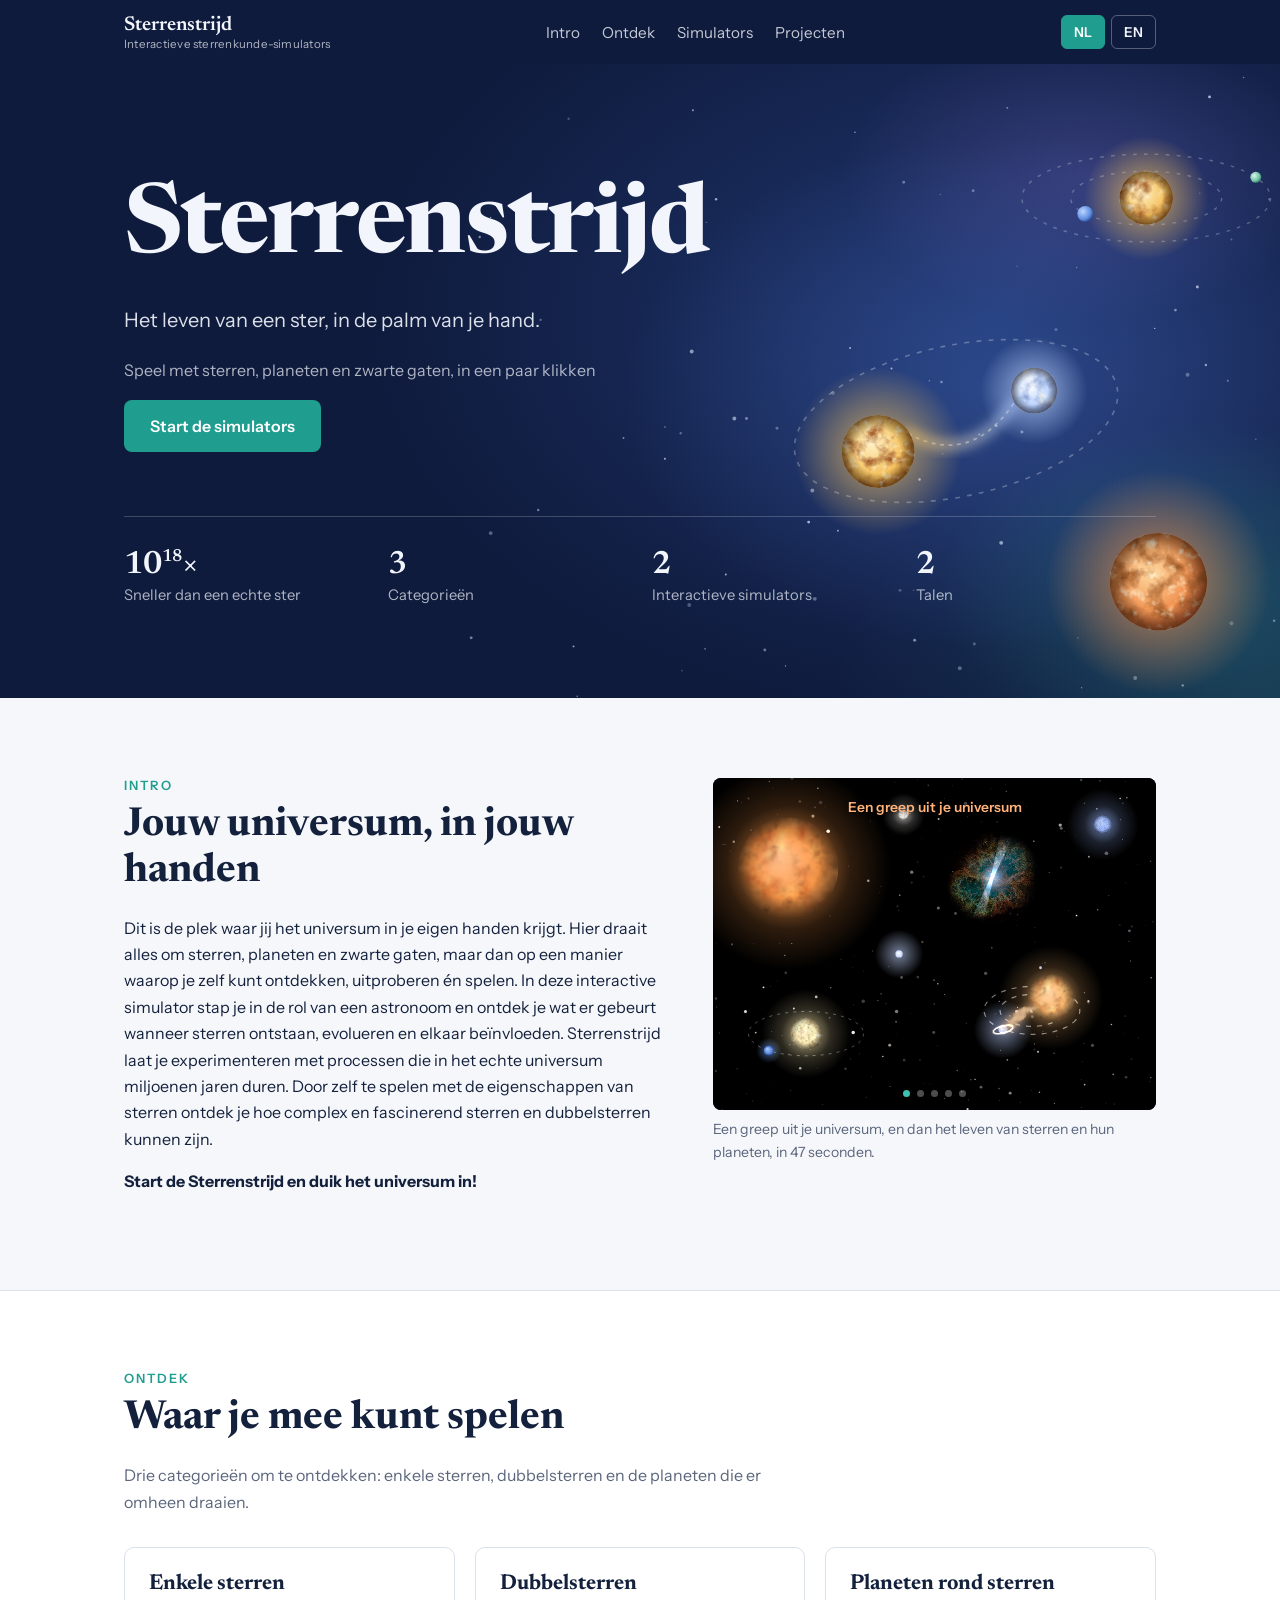
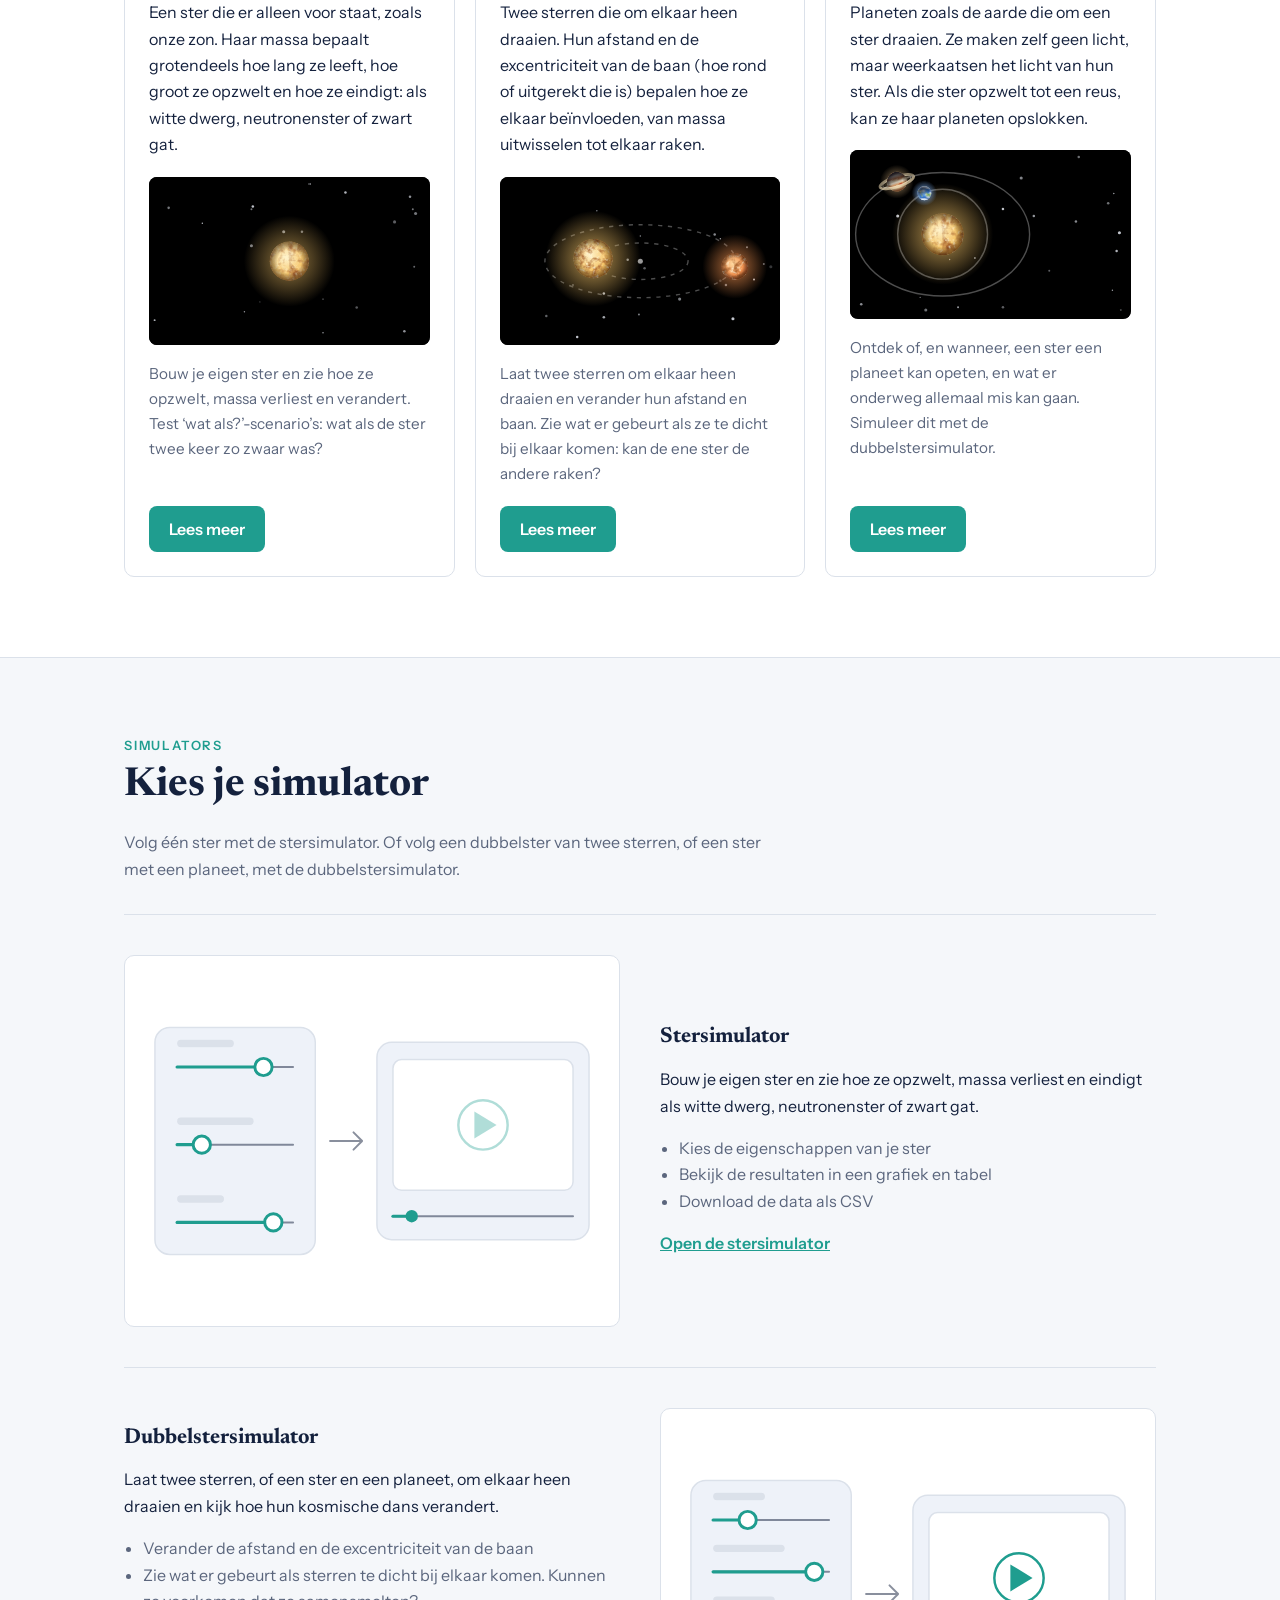
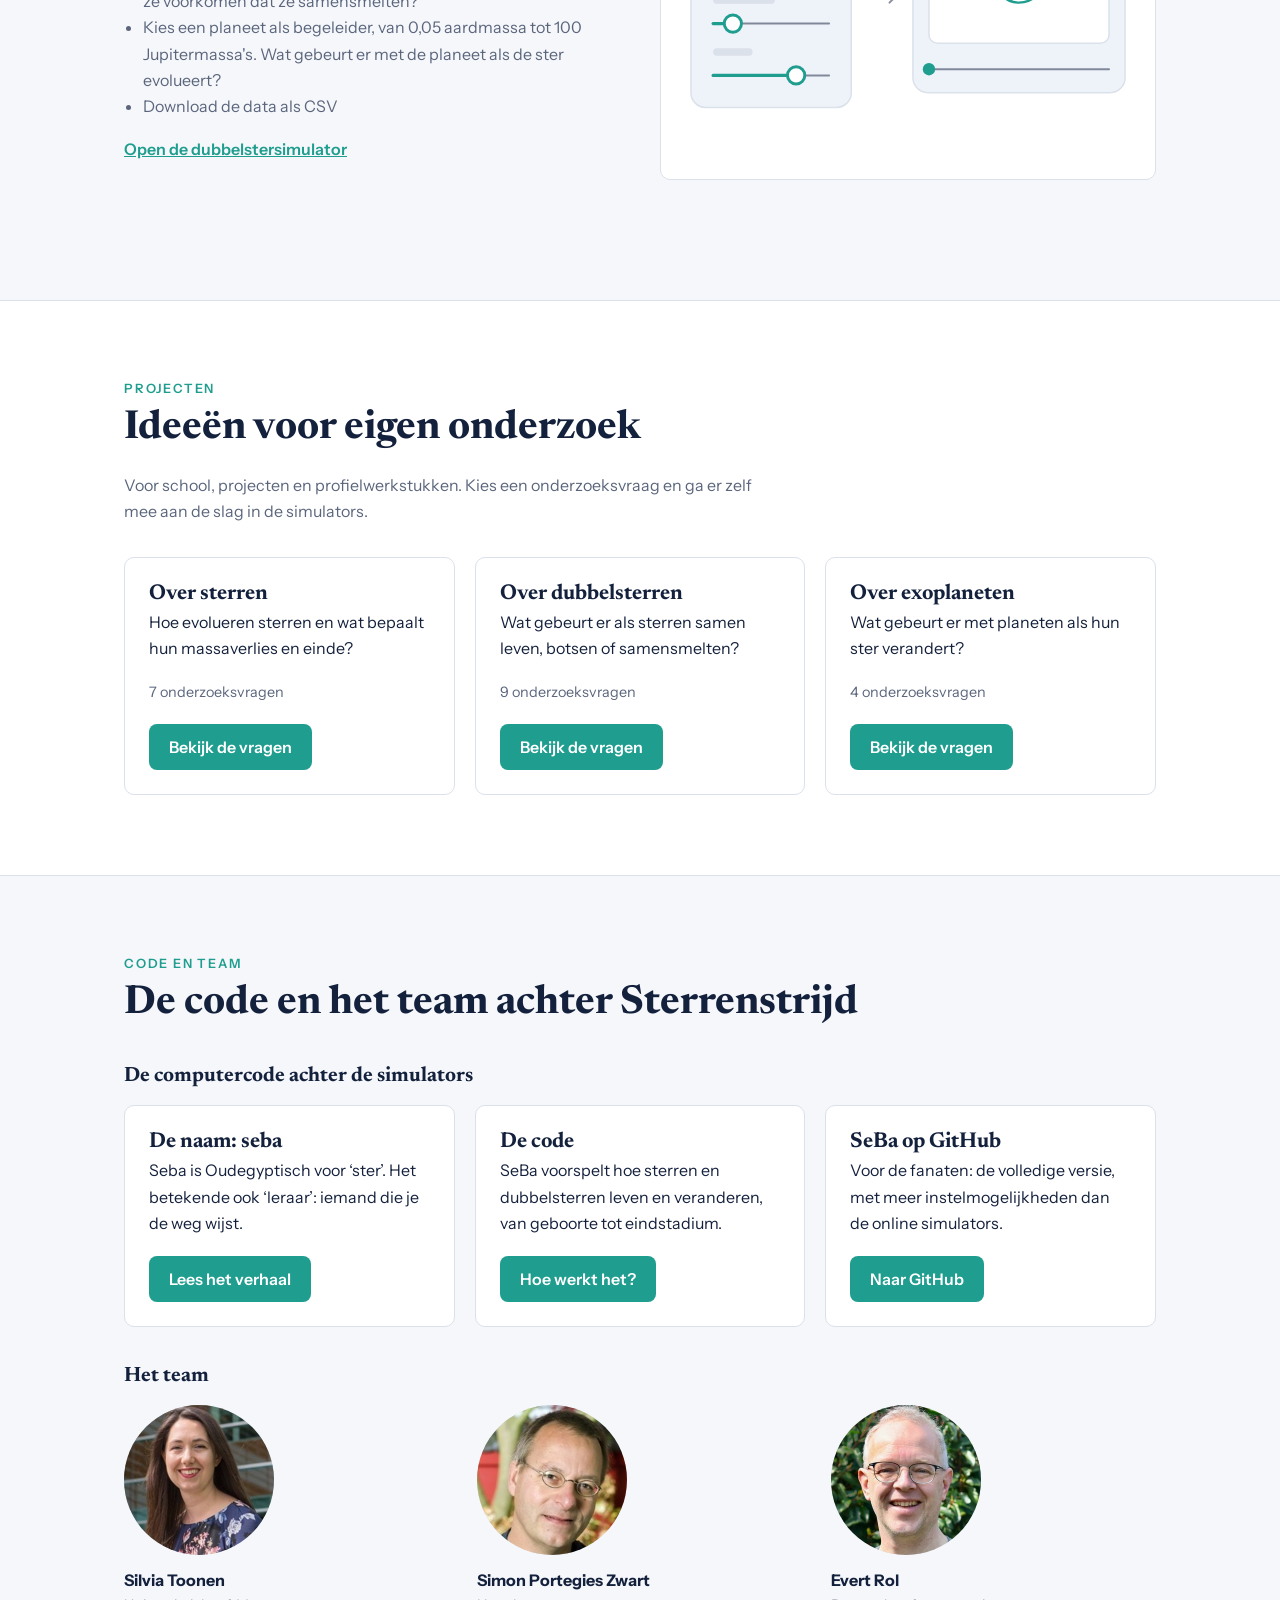
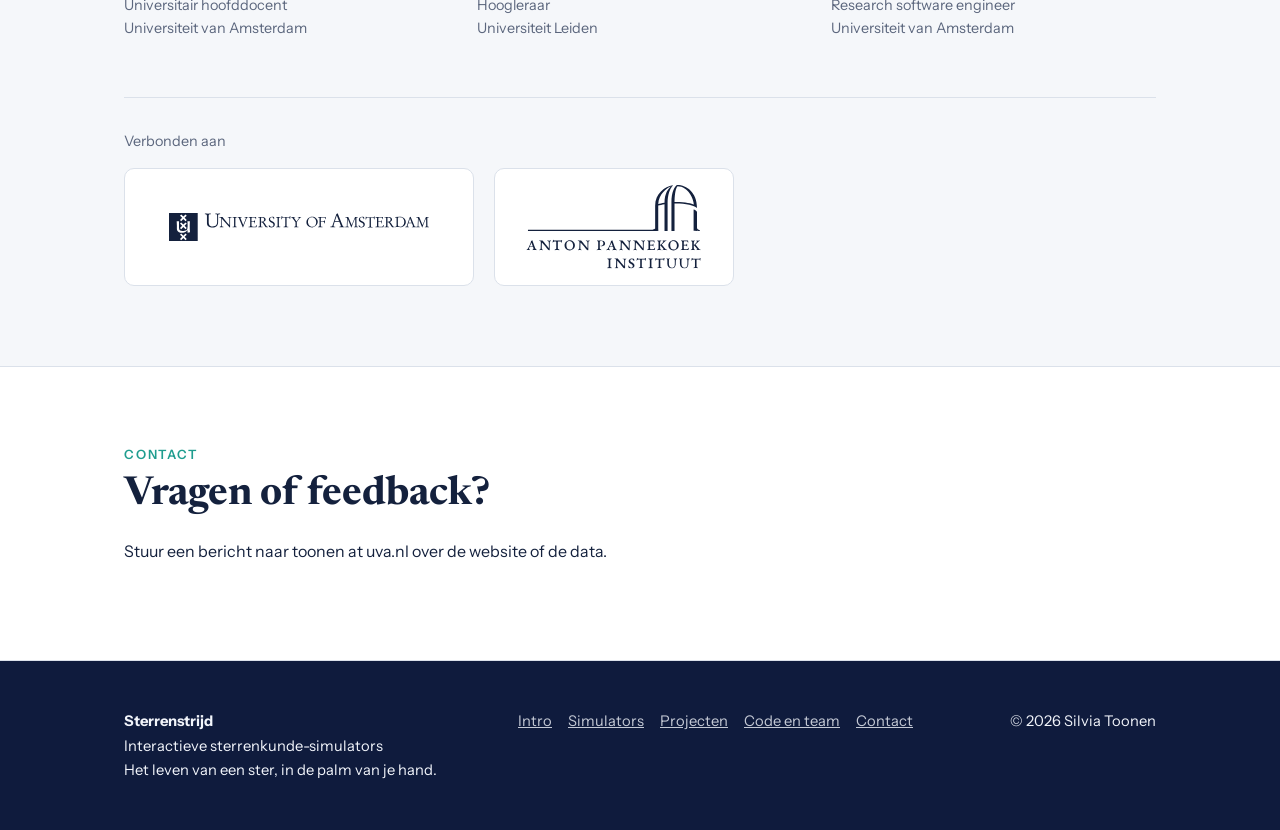
==== index.html @ c72e2670 "adding Evert to the team" ====
<!DOCTYPE html>
<html lang="nl">
<head>
<meta charset="utf-8">
<meta name="viewport" content="width=device-width, initial-scale=1, viewport-fit=cover">
<title>Sterrenstrijd</title>
    <link rel="icon" href="favicon-star.svg" type="image/svg+xml" />
    <link rel="icon" href="favicon-star.ico" sizes="any" />
    <link rel="apple-touch-icon" href="apple-touch-icon-star.png" />
<link href="https://fonts.googleapis.com/css2?family=Instrument+Sans:wght@400;500;600&family=Newsreader:opsz,wght@6..72,500;6..72,600&display=swap" rel="stylesheet">
<style>
:root{--bg:#f5f7fa;--surface:#fff;--ink:#14213d;--muted:#5b667d;--line:#dbe1ea;--hero:#0f1b3d;--hero-ink:#f2f5fb;--accent:#1f9d8f;--accent-ink:#fff;--edge:#2b4a9e;--frame:#0f1b3d;--band:#eef2f9;
--serif:'Newsreader',Georgia,serif;--sans:'Instrument Sans',system-ui,-apple-system,'Segoe UI',sans-serif;
box-sizing:border-box;padding-top:env(safe-area-inset-top,0px);padding-bottom:env(safe-area-inset-bottom,0px)}
@media (prefers-color-scheme:dark){:root:not([data-theme="light"]){--bg:#0c1224;--surface:#141c33;--ink:#e8ecf5;--muted:#9aa5bd;--line:#26314d;--hero:#070c1a;--accent:#3dc1b2;--accent-ink:#06201d;--edge:#5b7fd6;--frame:#5b7fd6;--band:#141c33}}
:root[data-theme="dark"]{--bg:#0c1224;--surface:#141c33;--ink:#e8ecf5;--muted:#9aa5bd;--line:#26314d;--hero:#070c1a;--accent:#3dc1b2;--accent-ink:#06201d;--edge:#5b7fd6;--frame:#5b7fd6;--band:#141c33}
*,*::before,*::after{box-sizing:border-box}
html{scroll-behavior:smooth;scroll-padding-top:calc(72px + env(safe-area-inset-top,0px))}
body{margin:0;background:var(--bg);color:var(--ink);font:400 1rem/1.65 var(--sans)}
a{color:var(--accent)}a:focus-visible,button:focus-visible{outline:3px solid var(--accent);outline-offset:3px}
.wrap{max-width:1080px;margin:0 auto;padding:0 24px}
h1,h2,h3{font-family:var(--serif);line-height:1.15;margin:0 0 .5em}
h2{font-size:clamp(1.8rem,4vw,2.5rem)}h3{font-size:1.35rem}
p{max-width:68ch}
section{padding:80px 0}
.sub{color:var(--muted);max-width:60ch;margin-bottom:2rem}
/* nav */
nav{position:sticky;top:env(safe-area-inset-top,0px);z-index:10;background:var(--hero);color:var(--hero-ink)}
nav .wrap{display:flex;align-items:center;justify-content:space-between;height:64px;gap:16px}
nav .brand{font:600 1.25rem var(--serif);color:inherit;text-decoration:none}
nav ul{display:flex;gap:22px;list-style:none;margin:0;padding:0;overflow-x:auto}
nav li a{color:var(--hero-ink);opacity:.8;text-decoration:none;font-size:.95rem;white-space:nowrap}
nav li a:hover{opacity:1}
/* hero */
.hero{background:var(--hero);color:var(--hero-ink);padding:110px 0 90px}
.hero{position:relative;overflow:hidden;background:radial-gradient(ellipse 70% 90% at 78% 40%,rgba(58,96,190,.38),transparent 70%),radial-gradient(ellipse 50% 60% at 100% 100%,rgba(61,193,178,.16),transparent 70%),var(--hero)}
.hero>.wrap{position:relative;z-index:1}
.hero-art{position:absolute;top:0;right:0;height:100%;width:min(64%,960px);pointer-events:none}
@media (max-width:820px){.hero-art{width:100%;opacity:.45}}
.hero h1{font-size:clamp(3rem,9vw,6rem);margin-bottom:.15em;letter-spacing:-.02em}
.hero .tag{font-size:1.15rem;opacity:.75;margin:0 0 .6rem}
.hero p.sub2{opacity:.7;max-width:48ch;margin:.2rem 0 0}
.hero p.lead{font-size:1.25rem;max-width:42ch;opacity:.9}
.btn{display:inline-block;background:var(--accent);color:var(--accent-ink);padding:13px 26px;border-radius:8px;font-weight:600;text-decoration:none;margin-top:1rem}
.btn:hover{filter:brightness(1.08)}
/* stats */
.stats{display:grid;grid-template-columns:repeat(auto-fit,minmax(150px,1fr));gap:24px;margin-top:64px;padding-top:32px;border-top:1px solid rgba(255,255,255,.2)}
.stats b{display:block;font:600 2rem var(--serif)}.stats span{opacity:.7;font-size:.92rem}
/* about */
.about{display:grid;grid-template-columns:1.1fr .9fr;gap:48px;align-items:start}
.fig{aspect-ratio:4/3;border:1px dashed var(--line);border-radius:10px;background:var(--surface);display:grid;place-items:center;color:var(--muted);font-size:.9rem;text-align:center;padding:16px}
.fig.art{display:block;padding:0;border-style:solid;overflow:hidden}
/* the drawings next to the simulators: the sliders, and the movie that comes out of them */
.tool-art{display:block;width:100%;height:100%}
.tool-art .ta-panel{fill:var(--band);stroke:var(--line);stroke-width:1.2}
.tool-art .ta-screen{fill:var(--surface);stroke:var(--line);stroke-width:1.2}
.tool-art .ta-ln{fill:none;stroke:var(--ink);stroke-opacity:.5;stroke-width:1.6;stroke-linecap:round;stroke-linejoin:round}
.tool-art .ta-faint{fill:none;stroke:var(--line);stroke-width:1}
.tool-art .ta-acc{fill:none;stroke:var(--accent);stroke-width:2.6;stroke-linecap:round;stroke-linejoin:round}
.tool-art .ta-acc2{fill:none;stroke:#e0803c;stroke-width:2.2;stroke-linecap:round;stroke-linejoin:round}
.tool-art .ta-knob{fill:var(--surface);stroke:var(--accent);stroke-width:2.4}
.tool-art .ta-fill{fill:var(--accent)}
.tool-art .ta-bar{fill:var(--line)}
.tool-art .ta-play{fill:none;stroke:var(--accent);stroke-width:2}
.tool-art .ta-tri{fill:var(--accent)}
.about ul{padding-left:1.2rem;max-width:68ch}.about li{margin:.6em 0}
.cat{display:flex;flex-direction:column}.cat p{margin:0 0 1.2rem}
.pic{margin-top:auto;aspect-ratio:5/3;border-radius:8px;overflow:hidden;background:var(--hero)}.pic.big{aspect-ratio:4/3;margin-top:0}
.pic svg{display:block;width:100%;height:100%}
.pic.movie{background:#000}
.cat .pic.movie{margin:0}
.count{color:var(--muted);font-size:.9rem}
.cat .open{align-self:flex-start;margin-top:auto;font:inherit;font-weight:600;padding:10px 20px;border:0;border-radius:8px;cursor:pointer;background:var(--accent);color:var(--accent-ink)}
.cat .open:hover{filter:brightness(1.08)}
dialog{width:min(92vw,720px);max-height:85vh;overflow:auto;padding:28px;border:2px solid var(--edge);border-radius:12px;background:var(--surface);color:var(--ink);box-shadow:0 24px 60px rgba(7,12,26,.35)}
dialog::backdrop{background:rgba(7,12,26,.65)}
dialog .x{position:sticky;top:0;float:right;font-size:1.6rem;line-height:1;width:40px;height:40px;border-radius:50%;border:1px solid var(--line);background:var(--bg);color:var(--ink);cursor:pointer}
dialog details{border-top:1px solid var(--line);padding:12px 0}
dialog summary{cursor:pointer;font:600 1.1rem var(--serif)}
dialog details p{margin:.6em 0 0;color:var(--muted)}
dialog .more{margin-top:1.2rem}
.stats b sup{font-size:.55em;line-height:0}
.partners{margin-top:56px;padding-top:32px;border-top:1px solid var(--line)}
.plabel{color:var(--muted);font-size:.9rem;margin:0 0 14px}
.plogos{display:flex;flex-wrap:wrap;gap:20px}
.partner{display:flex;align-items:center;justify-content:center;min-width:240px;min-height:96px;padding:16px 24px;border:1px dashed var(--line);border-radius:10px;background:var(--surface);color:var(--ink);text-decoration:none;font:600 1.1rem var(--serif);text-align:center}
.partner:hover{border-color:var(--accent)}
.partner img{max-height:64px;max-width:100%}
.vtag{margin-left:10px;padding:2px 9px;border:1px solid var(--accent);border-radius:999px;font-size:.7rem;letter-spacing:.08em;vertical-align:1px}
.brand{display:flex;flex-direction:column}
nav .brand{line-height:1.15}
.brand-sub{font:400 .72rem var(--sans);letter-spacing:.02em;opacity:.7}
.kicker{margin:0 0 10px;font:600 .8rem var(--sans);letter-spacing:.14em;text-transform:uppercase;color:var(--accent)}
.cat .do{margin:1rem 0 1.2rem;font-size:.95rem;color:var(--muted)}
.partner.logo{border-style:solid}
.partner.api svg{width:auto;height:84px}
.partner svg{display:block;width:min(260px,100%);height:auto;fill:currentColor}
.sh{margin:2.4rem 0 1rem;font-size:1.3rem}
a.open{display:inline-block;text-decoration:none}
.cat a.open{align-self:flex-start;margin-top:auto;font-weight:600;padding:10px 20px;border-radius:8px;background:var(--accent);color:var(--accent-ink)}
.cat a.open:hover{filter:brightness(1.08)}
dialog details ~ .txt{border-top:1px solid var(--line);margin-top:0;padding-top:6px}
dialog.night{background:#0f1b3d;color:#f2f5fb;border:5px solid var(--edge);outline:1.5px solid #3dc1b2;outline-offset:-8px}
dialog.night a{color:#3dc1b2}
dialog.night details{border-top-color:#34436b}
dialog.night details p{color:#aeb9d6}
dialog.night details ~ .txt{border-top-color:#34436b}
dialog.night .x{background:transparent;color:#f2f5fb;border-color:#34436b}
dialog.band{padding:0 0 22px;background:var(--band);border:3px solid var(--frame)}
dialog.band h3[data-l]{margin:0 0 18px;padding:18px 64px 14px 28px;background:var(--hero);color:#f2f5fb;border-bottom:4px solid var(--accent)}
dialog.band > :not(h3):not(.x){margin-left:28px;margin-right:28px}
dialog.band .x{width:34px;height:34px;margin:12px 14px 0 0;z-index:2;font-size:1.3rem;background:var(--hero);color:#f2f5fb;border-color:rgba(255,255,255,.4)}
dialog .txt p{margin:.9em 0;max-width:none}
.person .ph{overflow:hidden}.person .ph img{display:block;width:100%;height:100%;object-fit:cover;object-position:50% 20%}
figcaption{color:var(--muted);font-size:.88rem;margin-top:8px}
figure{margin:0}
/* cards */
.grid{display:grid;grid-template-columns:repeat(auto-fit,minmax(230px,1fr));gap:20px}
.card{background:var(--surface);border:1px solid var(--line);border-radius:10px;padding:24px}
.card h3{margin-bottom:.1em}.card .k{color:var(--muted);font-size:.9rem;margin-bottom:1rem}
dl{margin:0;display:grid;grid-template-columns:auto 1fr;gap:6px 14px;font-size:.93rem}
dt{color:var(--muted)}dd{margin:0;text-align:right}
/* tools */
.tool{display:grid;grid-template-columns:1fr 1fr;gap:40px;align-items:center;padding:40px 0;border-top:1px solid var(--line)}
.tool:nth-of-type(even) .fig{order:2}
.tool ul{padding-left:1.2rem;color:var(--muted)}
.tool a.go{font-weight:600}
/* team */
.team{display:grid;grid-template-columns:repeat(auto-fit,minmax(160px,1fr));gap:28px}
.person .ph{aspect-ratio:1;border-radius:50%;background:var(--line);margin-bottom:12px;display:grid;place-items:center;color:var(--muted);font-size:.8rem;max-width:150px}
.person b{display:block}.person span{color:var(--muted);font-size:.9rem;display:block}
.alt{background:var(--surface);border-block:1px solid var(--line)}
footer{background:var(--hero);color:var(--hero-ink);padding:48px 0;font-size:.92rem}
footer .wrap{display:flex;flex-wrap:wrap;justify-content:space-between;gap:20px}
footer a{color:var(--hero-ink);opacity:.8;margin-right:16px}
@media (max-width:760px){section{padding:56px 0}.about,.tool{grid-template-columns:1fr}.tool:nth-of-type(even) .fig{order:0}nav .brand{font-size:1.1rem}}
@media (prefers-reduced-motion:reduce){html{scroll-behavior:auto}}
</style>
</head>
<body>

<nav>
  <div class="wrap">
    <a class="brand" href="#top"><span class="brand-name"><span data-l="nl">Sterrenstrijd</span><span data-l="en" hidden>Star Workshop</span></span><span class="brand-sub"><span data-l="nl">Interactieve sterrenkunde-simulators</span><span data-l="en" hidden>Interactive astronomy simulators</span></span></a>
    <ul>
      <li><a href="#about"><span data-l="nl">Intro</span><span data-l="en" hidden>About</span></a></li>
      <li><a href="#overview"><span data-l="nl">Ontdek</span><span data-l="en" hidden>Explore</span></a></li>
      <li><a href="#tools"><span data-l="nl">Simulators</span><span data-l="en" hidden>Tools</span></a></li>
      <li><a href="#projects"><span data-l="nl">Projecten</span><span data-l="en" hidden>Projects</span></a></li>
    </ul>
    <div class="lang" role="group" aria-label="Language">
      <button type="button" data-lang="nl" aria-pressed="true">NL</button>
      <button type="button" data-lang="en" aria-pressed="false">EN</button>
    </div>
  </div>
</nav>

<header class="hero" id="top">
  <svg class="hero-art" id="hero-art" viewBox="0 0 800 520" preserveAspectRatio="xMaxYMid slice" aria-hidden="true" focusable="false">
  <defs>
    <radialGradient id="ha-neb1" cx="50%" cy="50%" r="50%"><stop offset="0" stop-color="#4f7bd8" stop-opacity=".30"/><stop offset="1" stop-color="#4f7bd8" stop-opacity="0"/></radialGradient>
    <radialGradient id="ha-neb2" cx="50%" cy="50%" r="50%"><stop offset="0" stop-color="#3dc1b2" stop-opacity=".20"/><stop offset="1" stop-color="#3dc1b2" stop-opacity="0"/></radialGradient>
    <radialGradient id="ha-neb3" cx="50%" cy="50%" r="50%"><stop offset="0" stop-color="#b48cff" stop-opacity=".18"/><stop offset="1" stop-color="#b48cff" stop-opacity="0"/></radialGradient>
    <radialGradient id="ha-y" cx="42%" cy="40%" r="70%"><stop offset="0" stop-color="#fff0c4"/><stop offset=".6" stop-color="#f5c260"/><stop offset="1" stop-color="#d98a2c"/></radialGradient><radialGradient id="ha-y-halo" cx="50%" cy="50%" r="50%"><stop offset=".42" stop-color="#f5c260" stop-opacity=".45"/><stop offset="1" stop-color="#f5c260" stop-opacity="0"/></radialGradient>
    <radialGradient id="ha-o" cx="42%" cy="40%" r="70%"><stop offset="0" stop-color="#ffd9a0"/><stop offset=".6" stop-color="#f0914f"/><stop offset="1" stop-color="#b8502a"/></radialGradient><radialGradient id="ha-o-halo" cx="50%" cy="50%" r="50%"><stop offset=".42" stop-color="#f0914f" stop-opacity=".45"/><stop offset="1" stop-color="#f0914f" stop-opacity="0"/></radialGradient>
    <radialGradient id="ha-b" cx="42%" cy="40%" r="70%"><stop offset="0" stop-color="#ffffff"/><stop offset=".6" stop-color="#bcd4ff"/><stop offset="1" stop-color="#7fa3ee"/></radialGradient><radialGradient id="ha-b-halo" cx="50%" cy="50%" r="50%"><stop offset=".42" stop-color="#bcd4ff" stop-opacity=".45"/><stop offset="1" stop-color="#bcd4ff" stop-opacity="0"/></radialGradient>
    <radialGradient id="ha-limb" cx="50%" cy="50%" r="50%"><stop offset=".6" stop-color="#000" stop-opacity="0"/><stop offset="1" stop-color="#1a0a00" stop-opacity=".55"/></radialGradient>
    <radialGradient id="ha-pl" cx="35%" cy="35%" r="70%"><stop offset="0" stop-color="#bcd6ff"/><stop offset=".7" stop-color="#5f8fe0"/><stop offset="1" stop-color="#2a4a96"/></radialGradient>
    <radialGradient id="ha-pl2" cx="35%" cy="35%" r="70%"><stop offset="0" stop-color="#d9f5e8"/><stop offset=".7" stop-color="#6fc0a4"/><stop offset="1" stop-color="#2f7a68"/></radialGradient>
    <linearGradient id="ha-gas" x1="0" x2="1"><stop offset="0" stop-color="#f6c66a" stop-opacity=".6"/><stop offset="1" stop-color="#a9c7ff" stop-opacity=".6"/></linearGradient>
    <filter id="ha-blur" x="-30%" y="-30%" width="160%" height="160%"><feGaussianBlur stdDeviation="5"/></filter>
    <filter id="ha-dark0" x="0" y="0" width="100%" height="100%"><feTurbulence type="fractalNoise" baseFrequency="0.045" numOctaves="4" seed="3"/><feColorMatrix type="matrix" values="0 0 0 0 .35  0 0 0 0 .10  0 0 0 0 .02  2.4 0 0 0 -1.05"/></filter>
    <filter id="ha-light0" x="0" y="0" width="100%" height="100%"><feTurbulence type="fractalNoise" baseFrequency="0.085" numOctaves="3" seed="9"/><feColorMatrix type="matrix" values="0 0 0 0 1  0 0 0 0 .95  0 0 0 0 .75  0 -2.2 0 0 1.0"/></filter><filter id="ha-dark1" x="0" y="0" width="100%" height="100%"><feTurbulence type="fractalNoise" baseFrequency="0.065" numOctaves="4" seed="8"/><feColorMatrix type="matrix" values="0 0 0 0 .35  0 0 0 0 .10  0 0 0 0 .02  2.4 0 0 0 -1.05"/></filter>
    <filter id="ha-light1" x="0" y="0" width="100%" height="100%"><feTurbulence type="fractalNoise" baseFrequency="0.123" numOctaves="3" seed="16"/><feColorMatrix type="matrix" values="0 0 0 0 1  0 0 0 0 .95  0 0 0 0 .75  0 -2.2 0 0 1.0"/></filter><filter id="ha-dark2" x="0" y="0" width="100%" height="100%"><feTurbulence type="fractalNoise" baseFrequency="0.085" numOctaves="4" seed="13"/><feColorMatrix type="matrix" values="0 0 0 0 .35  0 0 0 0 .10  0 0 0 0 .02  2.4 0 0 0 -1.05"/></filter>
    <filter id="ha-light2" x="0" y="0" width="100%" height="100%"><feTurbulence type="fractalNoise" baseFrequency="0.161" numOctaves="3" seed="23"/><feColorMatrix type="matrix" values="0 0 0 0 1  0 0 0 0 .95  0 0 0 0 .75  0 -2.2 0 0 1.0"/></filter>
    <filter id="ha-darkB" x="0" y="0" width="100%" height="100%"><feTurbulence type="fractalNoise" baseFrequency="0.09" numOctaves="4" seed="8"/><feColorMatrix type="matrix" values="0 0 0 0 .22  0 0 0 0 .32  0 0 0 0 .62  2.4 0 0 0 -1.05"/></filter>
  </defs>
  <ellipse cx="560" cy="270" rx="300" ry="210" fill="url(#ha-neb1)"/>
  <ellipse cx="740" cy="430" rx="220" ry="140" fill="url(#ha-neb2)"/>
  <ellipse cx="640" cy="90" rx="200" ry="120" fill="url(#ha-neb3)"/>
  <circle cx="362" cy="291" r="1.2" fill="#dfe8ff" opacity="0.48"/><circle cx="684" cy="99" r="1.6" fill="#dfe8ff" opacity="0.49"/><circle cx="491" cy="97" r="1.2" fill="#dfe8ff" opacity="0.40"/><circle cx="73" cy="421" r="0.6" fill="#dfe8ff" opacity="0.55"/><circle cx="317" cy="236" r="1.6" fill="#dfe8ff" opacity="0.58"/><circle cx="499" cy="432" r="0.6" fill="#dfe8ff" opacity="0.28"/><circle cx="152" cy="126" r="0.6" fill="#dfe8ff" opacity="0.64"/><circle cx="261" cy="307" r="0.8" fill="#dfe8ff" opacity="0.51"/><circle cx="512" cy="260" r="0.6" fill="#dfe8ff" opacity="0.48"/><circle cx="223" cy="519" r="0.6" fill="#dfe8ff" opacity="0.60"/><circle cx="252" cy="119" r="1" fill="#dfe8ff" opacity="0.26"/><circle cx="451" cy="56" r="0.6" fill="#dfe8ff" opacity="0.67"/><circle cx="309" cy="498" r="0.6" fill="#dfe8ff" opacity="0.36"/><circle cx="742" cy="27" r="1.2" fill="#dfe8ff" opacity="0.74"/><circle cx="318" cy="38" r="0.8" fill="#dfe8ff" opacity="0.64"/><circle cx="216" cy="45" r="1" fill="#dfe8ff" opacity="0.26"/><circle cx="328" cy="480" r="0.8" fill="#dfe8ff" opacity="0.37"/><circle cx="81" cy="31" r="1.2" fill="#dfe8ff" opacity="0.34"/><circle cx="447" cy="233" r="0.8" fill="#dfe8ff" opacity="0.74"/><circle cx="616" cy="218" r="1.2" fill="#dfe8ff" opacity="0.31"/><circle cx="337" cy="111" r="1" fill="#dfe8ff" opacity="0.68"/><circle cx="780" cy="308" r="0.6" fill="#dfe8ff" opacity="0.36"/><circle cx="315" cy="444" r="1.6" fill="#dfe8ff" opacity="0.30"/><circle cx="791" cy="111" r="1" fill="#dfe8ff" opacity="0.25"/><circle cx="488" cy="432" r="1.2" fill="#dfe8ff" opacity="0.29"/><circle cx="72" cy="303" r="0.8" fill="#dfe8ff" opacity="0.26"/><circle cx="295" cy="324" r="0.8" fill="#dfe8ff" opacity="0.73"/><circle cx="387" cy="299" r="1.2" fill="#dfe8ff" opacity="0.34"/><circle cx="123" cy="472" r="1.6" fill="#dfe8ff" opacity="0.37"/><circle cx="152" cy="385" r="1.6" fill="#dfe8ff" opacity="0.35"/><circle cx="760" cy="459" r="1.6" fill="#dfe8ff" opacity="0.29"/><circle cx="38" cy="57" r="1.6" fill="#dfe8ff" opacity="0.73"/><circle cx="191" cy="366" r="1" fill="#dfe8ff" opacity="0.46"/><circle cx="724" cy="255" r="1.6" fill="#dfe8ff" opacity="0.34"/><circle cx="576" cy="36" r="0.8" fill="#dfe8ff" opacity="0.49"/><circle cx="523" cy="320" r="0.6" fill="#dfe8ff" opacity="0.39"/><circle cx="734" cy="106" r="0.6" fill="#dfe8ff" opacity="0.28"/><circle cx="329" cy="130" r="0.6" fill="#dfe8ff" opacity="0.34"/><circle cx="295" cy="298" r="0.8" fill="#dfe8ff" opacity="0.30"/><circle cx="111" cy="234" r="1" fill="#dfe8ff" opacity="0.58"/><circle cx="553" cy="304" r="0.8" fill="#dfe8ff" opacity="0.54"/><circle cx="739" cy="247" r="1" fill="#dfe8ff" opacity="0.60"/><circle cx="770" cy="11" r="0.6" fill="#dfe8ff" opacity="0.49"/><circle cx="584" cy="166" r="0.6" fill="#dfe8ff" opacity="0.29"/><circle cx="437" cy="383" r="0.8" fill="#dfe8ff" opacity="0.65"/><circle cx="732" cy="183" r="1.2" fill="#dfe8ff" opacity="0.70"/><circle cx="697" cy="217" r="0.6" fill="#dfe8ff" opacity="0.68"/><circle cx="458" cy="325" r="1.2" fill="#dfe8ff" opacity="0.44"/><circle cx="10" cy="38" r="0.6" fill="#dfe8ff" opacity="0.57"/><circle cx="795" cy="457" r="1" fill="#dfe8ff" opacity="0.44"/><circle cx="588" cy="302" r="1.2" fill="#dfe8ff" opacity="0.48"/><circle cx="433" cy="270" r="1.6" fill="#dfe8ff" opacity="0.26"/><circle cx="481" cy="250" r="0.8" fill="#dfe8ff" opacity="0.73"/><circle cx="90" cy="406" r="1.2" fill="#dfe8ff" opacity="0.38"/><circle cx="9" cy="157" r="1.6" fill="#dfe8ff" opacity="0.35"/><circle cx="136" cy="471" r="1.2" fill="#dfe8ff" opacity="0.50"/><circle cx="193" cy="210" r="1" fill="#dfe8ff" opacity="0.35"/><circle cx="345" cy="419" r="0.8" fill="#dfe8ff" opacity="0.69"/><circle cx="308" cy="303" r="1" fill="#dfe8ff" opacity="0.35"/><circle cx="108" cy="182" r="0.6" fill="#dfe8ff" opacity="0.61"/><circle cx="760" cy="144" r="0.8" fill="#dfe8ff" opacity="0.31"/><circle cx="377" cy="481" r="1.2" fill="#dfe8ff" opacity="0.44"/><circle cx="416" cy="350" r="1.6" fill="#dfe8ff" opacity="0.48"/><circle cx="60" cy="16" r="1.6" fill="#dfe8ff" opacity="0.27"/><circle cx="567" cy="297" r="1" fill="#dfe8ff" opacity="0.57"/><circle cx="451" cy="333" r="1.2" fill="#dfe8ff" opacity="0.48"/><circle cx="20" cy="431" r="0.8" fill="#dfe8ff" opacity="0.64"/><circle cx="637" cy="512" r="0.6" fill="#dfe8ff" opacity="0.47"/><circle cx="504" cy="341" r="1" fill="#dfe8ff" opacity="0.73"/><circle cx="548" cy="104" r="1.2" fill="#dfe8ff" opacity="0.38"/><circle cx="571" cy="393" r="1.6" fill="#dfe8ff" opacity="0.61"/><circle cx="143" cy="142" r="1" fill="#dfe8ff" opacity="0.52"/><circle cx="757" cy="260" r="0.8" fill="#dfe8ff" opacity="0.45"/><circle cx="634" cy="471" r="0.6" fill="#dfe8ff" opacity="0.46"/><circle cx="714" cy="202" r="1.2" fill="#dfe8ff" opacity="0.48"/><circle cx="500" cy="473" r="1.2" fill="#dfe8ff" opacity="0.53"/><circle cx="522" cy="261" r="1" fill="#dfe8ff" opacity="0.48"/><circle cx="521" cy="107" r="0.6" fill="#dfe8ff" opacity="0.36"/><circle cx="720" cy="510" r="1" fill="#dfe8ff" opacity="0.52"/><circle cx="633" cy="167" r="0.6" fill="#dfe8ff" opacity="0.42"/><circle cx="66" cy="229" r="1.6" fill="#dfe8ff" opacity="0.46"/><circle cx="220" cy="478" r="0.8" fill="#dfe8ff" opacity="0.65"/><circle cx="51" cy="416" r="0.8" fill="#dfe8ff" opacity="0.52"/><circle cx="549" cy="476" r="1.2" fill="#dfe8ff" opacity="0.32"/><circle cx="413" cy="376" r="1.2" fill="#dfe8ff" opacity="0.72"/><circle cx="394" cy="494" r="0.6" fill="#dfe8ff" opacity="0.63"/><circle cx="352" cy="291" r="1.6" fill="#dfe8ff" opacity="0.57"/><circle cx="418" cy="439" r="1.6" fill="#dfe8ff" opacity="0.38"/><circle cx="537" cy="496" r="1.6" fill="#dfe8ff" opacity="0.35"/><circle cx="681" cy="504" r="1.6" fill="#dfe8ff" opacity="0.39"/>
  <!-- a single star -->
  <circle cx="700" cy="425" r="92" fill="url(#ha-o-halo)"/>
  <g clip-path="url(#clip1)"><clipPath id="clip1"><circle cx="700" cy="425" r="40"/></clipPath>
    <circle cx="700" cy="425" r="40" fill="url(#ha-o)"/>
    <rect x="660" y="385" width="80" height="80" filter="url(#ha-dark1)"/>
    <rect x="660" y="385" width="80" height="80" filter="url(#ha-light1)"/>
    <circle cx="700" cy="425" r="40" fill="url(#ha-limb)"/></g>
  <!-- a binary with a stream of gas -->
  <ellipse cx="534" cy="293" rx="135" ry="62" fill="none" stroke="#fff" stroke-opacity=".28" stroke-width="1.3" stroke-dasharray="4 6" transform="rotate(-12 534 293)"/>
  <path d="M581 279Q545 331 494 303" fill="none" stroke="url(#ha-gas)" stroke-width="9" stroke-linecap="round" filter="url(#ha-blur)"/>
  <path d="M581 279Q545 331 494 303" fill="none" stroke="#fff4dc" stroke-opacity=".4" stroke-width="1.4" stroke-linecap="round" stroke-dasharray="2 5"/>
  <circle cx="470" cy="318" r="69" fill="url(#ha-y-halo)"/>
  <g clip-path="url(#clip2)"><clipPath id="clip2"><circle cx="470" cy="318" r="30"/></clipPath>
    <circle cx="470" cy="318" r="30" fill="url(#ha-y)"/>
    <rect x="440" y="288" width="60" height="60" filter="url(#ha-dark2)"/>
    <rect x="440" y="288" width="60" height="60" filter="url(#ha-light2)"/>
    <circle cx="470" cy="318" r="30" fill="url(#ha-limb)"/></g>
  <circle cx="598" cy="268" r="44" fill="url(#ha-b-halo)"/>
  <g clip-path="url(#clip3)"><clipPath id="clip3"><circle cx="598" cy="268" r="19"/></clipPath>
    <circle cx="598" cy="268" r="19" fill="url(#ha-b)"/>
    <rect x="579" y="249" width="38" height="38" filter="url(#ha-darkB)"/>
    <rect x="579" y="249" width="38" height="38" filter="url(#ha-light0)"/>
    <circle cx="598" cy="268" r="19" fill="url(#ha-limb)"/></g>
  <!-- a star with two planets -->
  <ellipse cx="690" cy="110" rx="62" ry="22" fill="none" stroke="#fff" stroke-opacity=".25" stroke-width="1.2" stroke-dasharray="3 6"/>
  <ellipse cx="690" cy="110" rx="102" ry="36" fill="none" stroke="#fff" stroke-opacity=".25" stroke-width="1.2" stroke-dasharray="3 6"/>
  <circle cx="690" cy="110" r="51" fill="url(#ha-y-halo)"/>
  <g clip-path="url(#clip4)"><clipPath id="clip4"><circle cx="690" cy="110" r="22"/></clipPath>
    <circle cx="690" cy="110" r="22" fill="url(#ha-y)"/>
    <rect x="668" y="88" width="44" height="44" filter="url(#ha-dark1)"/>
    <rect x="668" y="88" width="44" height="44" filter="url(#ha-light1)"/>
    <circle cx="690" cy="110" r="22" fill="url(#ha-limb)"/></g>
  <circle cx="640" cy="123" r="6.5" fill="url(#ha-pl)"/>
  <circle cx="780" cy="93" r="4.5" fill="url(#ha-pl2)"/>
</svg>
  <div class="wrap">
    <h1><span data-l="nl">Sterrenstrijd</span><span data-l="en" hidden>Star Workshop</span></h1>
    <p class="lead"><span data-l="nl">Het leven van een ster, in de palm van je hand.</span><span data-l="en" hidden>A star's life, in the palm of your hand.</span></p>
    <p class="sub2"><span data-l="nl">Speel met sterren, planeten en zwarte gaten, in een paar klikken</span><span data-l="en" hidden>Play with stars, planets and black holes. A few clicks is all it takes.</span></p>
    <a class="btn" href="#tools"><span data-l="nl">Start de simulators</span><span data-l="en" hidden>Launch the simulators</span></a>
    <div class="stats">
      <div><b>10<sup>18</sup>×</b><span data-l="nl">Sneller dan een echte ster</span><span data-l="en" hidden>Faster than a real star</span></div>
      <div><b>3</b><span data-l="nl">Categorieën</span><span data-l="en" hidden>Categories</span></div>
      <div><b>2</b><span data-l="nl">Interactieve simulators</span><span data-l="en" hidden>Interactive tools</span></div>
      <div><b>2</b><span data-l="nl">Talen</span><span data-l="en" hidden>Languages</span></div>
    </div>
  </div>
</header>

<section id="about">
  <div class="wrap about">
    <div>
      <p class="kicker"><span data-l="nl">Intro</span><span data-l="en" hidden>About</span></p>
    <h2 data-l="nl">Jouw universum, in jouw handen</h2>
      <h2 data-l="en" hidden>Your universe, in your hands</h2>
      <div lang="nl" data-l="nl">
      <p>Dit is de plek waar jij het universum in je eigen handen krijgt. Hier draait alles om sterren, planeten en zwarte gaten, maar dan op een manier waarop je zelf kunt ontdekken, uitproberen én spelen. In deze interactive simulator stap je in de rol van een astronoom en ontdek je wat er gebeurt wanneer sterren ontstaan, evolueren en elkaar beïnvloeden. Sterrenstrijd laat je experimenteren met processen die in het echte universum miljoenen jaren duren. Door zelf te spelen met de eigenschappen van sterren ontdek je hoe complex en fascinerend sterren en dubbelsterren kunnen zijn.</p>
      <p><b>Start de Sterrenstrijd en duik het universum in!</b></p>
      </div>
      <div lang="en" data-l="en" hidden>
      <p>This is the place where you get to put the universe in your own hands. Here, everything revolves around stars, planets, and black holes, but in a way that lets you discover, experiment, and play for yourself. In this interactive simulator, you step into the role of an astronomer and explore what happens when stars are born, evolve, and influence each other. Star Workshop lets you experiment with processes that, in the real universe, take millions of years. By playing with the properties of stars yourself, you discover just how complex and fascinating single and binary stars can be.</p>
      <p><b>Start the Star Workshop and dive into the cosmos!</b></p>
      </div>
    </div>
    <figure>
      <div class="pic big"><canvas class="intro-movie" data-mode="story" role="img"></canvas></div>
      <figcaption data-l="nl">Een greep uit je universum, en dan het leven van sterren en hun planeten, in 47 seconden.</figcaption><figcaption data-l="en" hidden>A glimpse of your universe, and then the lives of stars and their planets, in 47 seconds.</figcaption>
    </figure>
  </div>
</section>

<section id="overview" class="alt">
  <div class="wrap">
    <p class="kicker"><span data-l="nl">Ontdek</span><span data-l="en" hidden>Explore</span></p>
    <h2 data-l="nl">Waar je mee kunt spelen</h2>
    <h2 data-l="en" hidden>What you can play with</h2>
    <p class="sub" data-l="nl">Drie categorieën om te ontdekken: enkele sterren, dubbelsterren en de planeten die er omheen draaien.</p>
    <p class="sub" data-l="en" hidden>Three categories to explore: single stars, binary stars and the planets that orbit them.</p>
    <div class="grid">
      <div class="card cat">
        <h3 data-l="nl">Enkele sterren</h3>
        <h3 data-l="en" hidden>Single stars</h3>
        <p data-l="nl">Een ster die er alleen voor staat, zoals onze zon. Haar massa bepaalt grotendeels hoe lang ze leeft, hoe groot ze opzwelt en hoe ze eindigt: als witte dwerg, neutronenster of zwart gat.</p>
        <p data-l="en" hidden>A star on its own, like our Sun. Its mass largely decides how long it lives, how big it swells up and how it ends: as a white dwarf, neutron star or black hole.</p>
        <div class="pic movie"><svg viewBox="0 0 200 120" role="img" aria-label="A single star, in the style of the movies" xmlns="http://www.w3.org/2000/svg"><defs><radialGradient id="m1y" cx="42%" cy="40%" r="70%"><stop offset="0" stop-color="#fff3cc"/><stop offset=".6" stop-color="#f6c66a"/><stop offset="1" stop-color="#d98a2c"/></radialGradient><radialGradient id="m1yh" cx="50%" cy="50%" r="50%"><stop offset=".35" stop-color="#f6c66a" stop-opacity="0.5"/><stop offset="1" stop-color="#f6c66a" stop-opacity="0"/></radialGradient><radialGradient id="m1o" cx="42%" cy="40%" r="70%"><stop offset="0" stop-color="#ffd9a0"/><stop offset=".6" stop-color="#f0914f"/><stop offset="1" stop-color="#b8502a"/></radialGradient><radialGradient id="m1oh" cx="50%" cy="50%" r="50%"><stop offset=".35" stop-color="#f0914f" stop-opacity="0.5"/><stop offset="1" stop-color="#f0914f" stop-opacity="0"/></radialGradient><radialGradient id="m1limb" cx="50%" cy="50%" r="50%"><stop offset=".6" stop-color="#000" stop-opacity="0"/><stop offset="1" stop-color="#1a0a00" stop-opacity=".55"/></radialGradient><radialGradient id="m1pl" cx="35%" cy="35%" r="70%"><stop offset="0" stop-color="#9fc4ff"/><stop offset=".7" stop-color="#4a78d0"/><stop offset="1" stop-color="#1d3470"/></radialGradient><radialGradient id="m1plh" cx="50%" cy="50%" r="50%"><stop offset=".4" stop-color="#78aaff" stop-opacity=".4"/><stop offset="1" stop-color="#78aaff" stop-opacity="0"/></radialGradient><filter id="m1d0" x="0" y="0" width="100%" height="100%"><feTurbulence type="fractalNoise" baseFrequency="0.16" numOctaves="3" seed="3"/><feColorMatrix type="matrix" values="0 0 0 0 0.35  0 0 0 0 0.1  0 0 0 0 0.02  2.4 0 0 0 -1.05"/></filter><filter id="m1l0" x="0" y="0" width="100%" height="100%"><feTurbulence type="fractalNoise" baseFrequency="0.3" numOctaves="3" seed="9"/><feColorMatrix type="matrix" values="0 0 0 0 1  0 0 0 0 .95  0 0 0 0 .75  0 -2.2 0 0 1.0"/></filter><filter id="m1d1" x="0" y="0" width="100%" height="100%"><feTurbulence type="fractalNoise" baseFrequency="0.22" numOctaves="3" seed="7"/><feColorMatrix type="matrix" values="0 0 0 0 0.35  0 0 0 0 0.1  0 0 0 0 0.02  2.4 0 0 0 -1.05"/></filter><filter id="m1l1" x="0" y="0" width="100%" height="100%"><feTurbulence type="fractalNoise" baseFrequency="0.4" numOctaves="3" seed="14"/><feColorMatrix type="matrix" values="0 0 0 0 1  0 0 0 0 .95  0 0 0 0 .75  0 -2.2 0 0 1.0"/></filter><filter id="m1d2" x="0" y="0" width="100%" height="100%"><feTurbulence type="fractalNoise" baseFrequency="0.2" numOctaves="3" seed="11"/><feColorMatrix type="matrix" values="0 0 0 0 0.35  0 0 0 0 0.1  0 0 0 0 0.02  2.4 0 0 0 -1.05"/></filter><filter id="m1l2" x="0" y="0" width="100%" height="100%"><feTurbulence type="fractalNoise" baseFrequency="0.36" numOctaves="3" seed="19"/><feColorMatrix type="matrix" values="0 0 0 0 1  0 0 0 0 .95  0 0 0 0 .75  0 -2.2 0 0 1.0"/></filter></defs><rect width="200" height="120" fill="#000"/><circle cx="124" cy="87" r="0.5" fill="#e8ecf5" opacity="0.77"><animate attributeName="opacity" values="0.77;0.23;0.77" dur="4.1s" begin="-0.7s" repeatCount="indefinite"/></circle><circle cx="14" cy="22" r="0.9" fill="#e8ecf5" opacity="0.58"><animate attributeName="opacity" values="0.58;0.18;0.58" dur="3.0s" begin="-1.6s" repeatCount="indefinite"/></circle><circle cx="114" cy="5" r="0.7" fill="#e8ecf5" opacity="0.55"><animate attributeName="opacity" values="0.55;0.17;0.55" dur="2.9s" begin="-2.6s" repeatCount="indefinite"/></circle><circle cx="79" cy="89" r="0.5" fill="#e8ecf5" opacity="0.42"><animate attributeName="opacity" values="0.42;0.13;0.42" dur="3.7s" begin="-0.4s" repeatCount="indefinite"/></circle><circle cx="4" cy="102" r="0.7" fill="#e8ecf5" opacity="0.74"/><circle cx="188" cy="23" r="0.7" fill="#e8ecf5" opacity="0.49"/><circle cx="189" cy="64" r="0.7" fill="#e8ecf5" opacity="0.44"/><circle cx="190" cy="26" r="1.1" fill="#e8ecf5" opacity="0.50"/><circle cx="73" cy="23" r="0.7" fill="#e8ecf5" opacity="0.48"/><circle cx="68" cy="96" r="0.5" fill="#e8ecf5" opacity="0.65"/><circle cx="140" cy="11" r="0.9" fill="#e8ecf5" opacity="0.76"/><circle cx="96" cy="39" r="1.1" fill="#e8ecf5" opacity="0.59"/><circle cx="38" cy="33" r="0.5" fill="#e8ecf5" opacity="0.82"/><circle cx="73" cy="49" r="1.1" fill="#e8ecf5" opacity="0.53"/><circle cx="115" cy="5" r="0.5" fill="#e8ecf5" opacity="0.70"/><circle cx="124" cy="111" r="0.5" fill="#e8ecf5" opacity="0.73"/><circle cx="182" cy="110" r="0.9" fill="#e8ecf5" opacity="0.61"/><circle cx="175" cy="32" r="1.1" fill="#e8ecf5" opacity="0.40"/><circle cx="148" cy="93" r="0.9" fill="#e8ecf5" opacity="0.37"/><circle cx="186" cy="14" r="0.9" fill="#e8ecf5" opacity="0.61"/><circle cx="74" cy="21" r="0.9" fill="#e8ecf5" opacity="0.81"/><circle cx="109" cy="39" r="0.9" fill="#e8ecf5" opacity="0.50"/><g transform="translate(100 60)"><circle r="34" fill="url(#m1yh)"><animate attributeName="r" values="32;37;33;36;32" dur="4.2s" repeatCount="indefinite"/><animate attributeName="opacity" values=".85;1;.8;1;.85" dur="2.7s" repeatCount="indefinite"/></circle><g clip-path="url(#m1c0)"><clipPath id="m1c0"><circle r="14"/></clipPath><circle r="14" fill="url(#m1y)"/><rect x="-14" y="-14" width="28" height="28" filter="url(#m1d0)"/><rect x="-14" y="-14" width="28" height="28" filter="url(#m1l0)"><animate attributeName="opacity" values="1;.55;.9;.6;1" dur="2.3s" repeatCount="indefinite"/></rect><rect x="-14" y="-14" width="28" height="28" filter="url(#m1l1)" opacity="0"><animate attributeName="opacity" values="0;.6;.1;.5;0" dur="3.1s" repeatCount="indefinite"/></rect><circle r="14" fill="url(#m1limb)"/><circle r="14" fill="#fff6dc" opacity="0"><animate attributeName="opacity" values="0;.12;0;.08;0" dur="2.9s" repeatCount="indefinite"/></circle></g></g></svg></div>
        <p class="do" data-l="nl">Bouw je eigen ster en zie hoe ze opzwelt, massa verliest en verandert. Test ‘wat als?’-scenario’s: wat als de ster twee keer zo zwaar was?</p><p class="do" data-l="en" hidden>Build your own star and see how it swells up, loses mass and changes. Test ‘what if?’ scenarios: what if the star was twice as massive?</p>
        <button type="button" class="open" data-open="dlg-single"><span data-l="nl">Lees meer</span><span data-l="en" hidden>Read more</span></button>
      </div>
      <div class="card cat">
        <h3 data-l="nl">Dubbelsterren</h3>
        <h3 data-l="en" hidden>Binary stars</h3>
        <p data-l="nl">Twee sterren die om elkaar heen draaien. Hun afstand en de excentriciteit van de baan (hoe rond of uitgerekt die is) bepalen hoe ze elkaar beïnvloeden, van massa uitwisselen tot elkaar raken.</p>
        <p data-l="en" hidden>Two stars orbiting each other. Their distance and the eccentricity of the orbit (how round or stretched out it is) decide how they influence each other, from exchanging mass to touching.</p>
        <div class="pic movie"><svg viewBox="0 0 200 120" role="img" aria-label="Two stars orbiting each other, in the style of the movies" xmlns="http://www.w3.org/2000/svg"><defs><radialGradient id="m2y" cx="42%" cy="40%" r="70%"><stop offset="0" stop-color="#fff3cc"/><stop offset=".6" stop-color="#f6c66a"/><stop offset="1" stop-color="#d98a2c"/></radialGradient><radialGradient id="m2yh" cx="50%" cy="50%" r="50%"><stop offset=".35" stop-color="#f6c66a" stop-opacity="0.5"/><stop offset="1" stop-color="#f6c66a" stop-opacity="0"/></radialGradient><radialGradient id="m2o" cx="42%" cy="40%" r="70%"><stop offset="0" stop-color="#ffd9a0"/><stop offset=".6" stop-color="#f0914f"/><stop offset="1" stop-color="#b8502a"/></radialGradient><radialGradient id="m2oh" cx="50%" cy="50%" r="50%"><stop offset=".35" stop-color="#f0914f" stop-opacity="0.5"/><stop offset="1" stop-color="#f0914f" stop-opacity="0"/></radialGradient><radialGradient id="m2limb" cx="50%" cy="50%" r="50%"><stop offset=".6" stop-color="#000" stop-opacity="0"/><stop offset="1" stop-color="#1a0a00" stop-opacity=".55"/></radialGradient><radialGradient id="m2pl" cx="35%" cy="35%" r="70%"><stop offset="0" stop-color="#9fc4ff"/><stop offset=".7" stop-color="#4a78d0"/><stop offset="1" stop-color="#1d3470"/></radialGradient><radialGradient id="m2plh" cx="50%" cy="50%" r="50%"><stop offset=".4" stop-color="#78aaff" stop-opacity=".4"/><stop offset="1" stop-color="#78aaff" stop-opacity="0"/></radialGradient><filter id="m2d0" x="0" y="0" width="100%" height="100%"><feTurbulence type="fractalNoise" baseFrequency="0.16" numOctaves="3" seed="3"/><feColorMatrix type="matrix" values="0 0 0 0 0.35  0 0 0 0 0.1  0 0 0 0 0.02  2.4 0 0 0 -1.05"/></filter><filter id="m2l0" x="0" y="0" width="100%" height="100%"><feTurbulence type="fractalNoise" baseFrequency="0.3" numOctaves="3" seed="9"/><feColorMatrix type="matrix" values="0 0 0 0 1  0 0 0 0 .95  0 0 0 0 .75  0 -2.2 0 0 1.0"/></filter><filter id="m2d1" x="0" y="0" width="100%" height="100%"><feTurbulence type="fractalNoise" baseFrequency="0.22" numOctaves="3" seed="7"/><feColorMatrix type="matrix" values="0 0 0 0 0.35  0 0 0 0 0.1  0 0 0 0 0.02  2.4 0 0 0 -1.05"/></filter><filter id="m2l1" x="0" y="0" width="100%" height="100%"><feTurbulence type="fractalNoise" baseFrequency="0.4" numOctaves="3" seed="14"/><feColorMatrix type="matrix" values="0 0 0 0 1  0 0 0 0 .95  0 0 0 0 .75  0 -2.2 0 0 1.0"/></filter><filter id="m2d2" x="0" y="0" width="100%" height="100%"><feTurbulence type="fractalNoise" baseFrequency="0.2" numOctaves="3" seed="11"/><feColorMatrix type="matrix" values="0 0 0 0 0.35  0 0 0 0 0.1  0 0 0 0 0.02  2.4 0 0 0 -1.05"/></filter><filter id="m2l2" x="0" y="0" width="100%" height="100%"><feTurbulence type="fractalNoise" baseFrequency="0.36" numOctaves="3" seed="19"/><feColorMatrix type="matrix" values="0 0 0 0 1  0 0 0 0 .95  0 0 0 0 .75  0 -2.2 0 0 1.0"/></filter></defs><rect width="200" height="120" fill="#000"/><circle cx="157" cy="74" r="0.9" fill="#e8ecf5" opacity="0.85"><animate attributeName="opacity" values="0.85;0.25;0.85" dur="2.8s" begin="-0.1s" repeatCount="indefinite"/></circle><circle cx="193" cy="64" r="1.1" fill="#e8ecf5" opacity="0.37"><animate attributeName="opacity" values="0.37;0.11;0.37" dur="4.0s" begin="-1.0s" repeatCount="indefinite"/></circle><circle cx="52" cy="77" r="0.7" fill="#e8ecf5" opacity="0.38"><animate attributeName="opacity" values="0.38;0.11;0.38" dur="4.3s" begin="-0.1s" repeatCount="indefinite"/></circle><circle cx="99" cy="98" r="0.7" fill="#e8ecf5" opacity="0.84"><animate attributeName="opacity" values="0.84;0.25;0.84" dur="3.6s" begin="-0.4s" repeatCount="indefinite"/></circle><circle cx="176" cy="50" r="0.7" fill="#e8ecf5" opacity="0.57"/><circle cx="33" cy="99" r="0.9" fill="#e8ecf5" opacity="0.42"/><circle cx="181" cy="73" r="0.7" fill="#e8ecf5" opacity="0.84"/><circle cx="91" cy="59" r="0.9" fill="#e8ecf5" opacity="0.59"/><circle cx="60" cy="49" r="0.7" fill="#e8ecf5" opacity="0.41"/><circle cx="162" cy="64" r="0.7" fill="#e8ecf5" opacity="0.66"/><circle cx="100" cy="42" r="0.5" fill="#e8ecf5" opacity="0.60"/><circle cx="103" cy="65" r="0.9" fill="#e8ecf5" opacity="0.38"/><circle cx="157" cy="44" r="0.5" fill="#e8ecf5" opacity="0.73"/><circle cx="74" cy="83" r="0.9" fill="#e8ecf5" opacity="0.77"/><circle cx="55" cy="114" r="0.9" fill="#e8ecf5" opacity="0.83"/><circle cx="69" cy="24" r="0.5" fill="#e8ecf5" opacity="0.59"/><circle cx="153" cy="41" r="0.9" fill="#e8ecf5" opacity="0.58"/><circle cx="161" cy="77" r="0.9" fill="#e8ecf5" opacity="0.52"/><circle cx="128" cy="87" r="1.1" fill="#e8ecf5" opacity="0.53"/><circle cx="166" cy="101" r="1.1" fill="#e8ecf5" opacity="0.84"/><circle cx="188" cy="62" r="0.7" fill="#e8ecf5" opacity="0.45"/><circle cx="74" cy="100" r="0.9" fill="#e8ecf5" opacity="0.70"/><ellipse cx="100" cy="60" rx="34" ry="13" fill="none" stroke="#fff" stroke-opacity=".3" stroke-dasharray="3 4"/><ellipse cx="100" cy="60" rx="68" ry="26" fill="none" stroke="#fff" stroke-opacity=".3" stroke-dasharray="3 4"/><circle cx="100" cy="60" r="1.8" fill="#fff" opacity=".6"/><g><animateMotion dur="8s" repeatCount="indefinite" path="M134,60 A34,13 0 1,1 66,60 A34,13 0 1,1 134,60Z"/><circle r="34" fill="url(#m2yh)"/><g clip-path="url(#m2c1)"><clipPath id="m2c1"><circle r="14"/></clipPath><circle r="14" fill="url(#m2y)"/><rect x="-14" y="-14" width="28" height="28" filter="url(#m2d1)"/><rect x="-14" y="-14" width="28" height="28" filter="url(#m2l1)"/><circle r="14" fill="url(#m2limb)"/></g></g><g><animateMotion dur="8s" begin="-4s" repeatCount="indefinite" path="M168,60 A68,26 0 1,1 32,60 A68,26 0 1,1 168,60Z"/><circle r="23" fill="url(#m2oh)"/><g clip-path="url(#m2c2)"><clipPath id="m2c2"><circle r="9.5"/></clipPath><circle r="9.5" fill="url(#m2o)"/><rect x="-9.5" y="-9.5" width="19.0" height="19.0" filter="url(#m2d2)"/><rect x="-9.5" y="-9.5" width="19.0" height="19.0" filter="url(#m2l2)"/><circle r="9.5" fill="url(#m2limb)"/></g></g></svg></div>
        <p class="do" data-l="nl">Laat twee sterren om elkaar heen draaien en verander hun afstand en baan. Zie wat er gebeurt als ze te dicht bij elkaar komen: kan de ene ster de andere raken?</p><p class="do" data-l="en" hidden>Put two stars in orbit around each other and change their distance and orbit. See what happens when they get too close: can one star touch the other?</p>
        <button type="button" class="open" data-open="dlg-binary-info"><span data-l="nl">Lees meer</span><span data-l="en" hidden>Read more</span></button>
      </div>
      <div class="card cat">
        <h3 data-l="nl">Planeten rond sterren</h3>
        <h3 data-l="en" hidden>Planets around stars</h3>
        <p data-l="nl">Planeten zoals de aarde die om een ster draaien. Ze maken zelf geen licht, maar weerkaatsen het licht van hun ster. Als die ster opzwelt tot een reus, kan ze haar planeten opslokken.</p>
        <p data-l="en" hidden>Planets like Earth that orbit a star. They make no light of their own, but reflect the light of their star. When that star swells up into a giant, it can engulf its planets.</p>
        <div class="pic movie"><svg viewBox="0 0 200 120" role="img" aria-label="Planets orbiting a star, in the style of the movies" xmlns="http://www.w3.org/2000/svg"><defs><radialGradient id="m3y" cx="42%" cy="40%" r="70%"><stop offset="0" stop-color="#fff3cc"/><stop offset=".6" stop-color="#f6c66a"/><stop offset="1" stop-color="#d98a2c"/></radialGradient><radialGradient id="m3yh" cx="50%" cy="50%" r="50%"><stop offset=".35" stop-color="#f6c66a" stop-opacity="0.5"/><stop offset="1" stop-color="#f6c66a" stop-opacity="0"/></radialGradient><radialGradient id="m3o" cx="42%" cy="40%" r="70%"><stop offset="0" stop-color="#ffd9a0"/><stop offset=".6" stop-color="#f0914f"/><stop offset="1" stop-color="#b8502a"/></radialGradient><radialGradient id="m3oh" cx="50%" cy="50%" r="50%"><stop offset=".35" stop-color="#f0914f" stop-opacity="0.5"/><stop offset="1" stop-color="#f0914f" stop-opacity="0"/></radialGradient><radialGradient id="m3limb" cx="50%" cy="50%" r="50%"><stop offset=".6" stop-color="#000" stop-opacity="0"/><stop offset="1" stop-color="#1a0a00" stop-opacity=".55"/></radialGradient><radialGradient id="m3pl" cx="35%" cy="35%" r="70%"><stop offset="0" stop-color="#9fc4ff"/><stop offset=".7" stop-color="#4a78d0"/><stop offset="1" stop-color="#1d3470"/></radialGradient><radialGradient id="m3plh" cx="50%" cy="50%" r="50%"><stop offset=".4" stop-color="#78aaff" stop-opacity=".4"/><stop offset="1" stop-color="#78aaff" stop-opacity="0"/></radialGradient><filter id="m3d0" x="0" y="0" width="100%" height="100%"><feTurbulence type="fractalNoise" baseFrequency="0.16" numOctaves="3" seed="3"/><feColorMatrix type="matrix" values="0 0 0 0 0.35  0 0 0 0 0.1  0 0 0 0 0.02  2.4 0 0 0 -1.05"/></filter><filter id="m3l0" x="0" y="0" width="100%" height="100%"><feTurbulence type="fractalNoise" baseFrequency="0.3" numOctaves="3" seed="9"/><feColorMatrix type="matrix" values="0 0 0 0 1  0 0 0 0 .95  0 0 0 0 .75  0 -2.2 0 0 1.0"/></filter><filter id="m3d1" x="0" y="0" width="100%" height="100%"><feTurbulence type="fractalNoise" baseFrequency="0.22" numOctaves="3" seed="7"/><feColorMatrix type="matrix" values="0 0 0 0 0.35  0 0 0 0 0.1  0 0 0 0 0.02  2.4 0 0 0 -1.05"/></filter><filter id="m3l1" x="0" y="0" width="100%" height="100%"><feTurbulence type="fractalNoise" baseFrequency="0.4" numOctaves="3" seed="14"/><feColorMatrix type="matrix" values="0 0 0 0 1  0 0 0 0 .95  0 0 0 0 .75  0 -2.2 0 0 1.0"/></filter><filter id="m3d2" x="0" y="0" width="100%" height="100%"><feTurbulence type="fractalNoise" baseFrequency="0.2" numOctaves="3" seed="11"/><feColorMatrix type="matrix" values="0 0 0 0 0.35  0 0 0 0 0.1  0 0 0 0 0.02  2.4 0 0 0 -1.05"/></filter><filter id="m3l2" x="0" y="0" width="100%" height="100%"><feTurbulence type="fractalNoise" baseFrequency="0.36" numOctaves="3" seed="19"/><feColorMatrix type="matrix" values="0 0 0 0 1  0 0 0 0 .95  0 0 0 0 .75  0 -2.2 0 0 1.0"/></filter><pattern id="m3landP" patternUnits="userSpaceOnUse" x="-12" y="-6" width="24" height="12"><rect width="24" height="12" filter="url(#m3land)"/><animateTransform attributeName="patternTransform" type="translate" from="0 0" to="24 0" dur="9s" repeatCount="indefinite"/></pattern><filter id="m3land" x="0" y="0" width="100%" height="100%"><feTurbulence type="fractalNoise" baseFrequency="0.32" numOctaves="3" seed="5" stitchTiles="stitch"/><feColorMatrix type="matrix" values="0 .9 0 0 -.06  0 .55 0 0 .24  0 .3 0 0 .04  7 0 0 0 -3.55"/></filter><pattern id="m3cloudP" patternUnits="userSpaceOnUse" x="-15" y="-6" width="30" height="12"><rect width="30" height="12" filter="url(#m3cloud)"/><animateTransform attributeName="patternTransform" type="translate" from="0 0" to="30 0" dur="6s" repeatCount="indefinite"/></pattern><filter id="m3cloud" x="0" y="0" width="100%" height="100%"><feTurbulence type="fractalNoise" baseFrequency="0.2 0.75" numOctaves="3" seed="21" stitchTiles="stitch"/><feColorMatrix type="matrix" values="0 0 0 0 1  0 0 0 0 1  0 0 0 0 1  4.5 0 0 0 -2.25"/></filter><radialGradient id="m3sea" cx="40%" cy="40%" r="65%"><stop offset="0" stop-color="#9cd0ff"/><stop offset=".55" stop-color="#3b7fd4"/><stop offset="1" stop-color="#173a7e"/></radialGradient><radialGradient id="m3ath" cx="50%" cy="50%" r="50%"><stop offset=".45" stop-color="#7fb6ff" stop-opacity=".5"/><stop offset="1" stop-color="#7fb6ff" stop-opacity="0"/></radialGradient><linearGradient id="m3night" x1="0" y1="0" x2="0" y2="1"><stop offset="0" stop-color="#020615" stop-opacity=".85"/><stop offset=".42" stop-color="#020615" stop-opacity=".45"/><stop offset=".62" stop-color="#020615" stop-opacity="0"/></linearGradient><radialGradient id="m3rim" cx="50%" cy="50%" r="50%"><stop offset=".7" stop-color="#cfe6ff" stop-opacity="0"/><stop offset=".92" stop-color="#cfe6ff" stop-opacity=".25"/><stop offset="1" stop-color="#cfe6ff" stop-opacity=".55"/></radialGradient><linearGradient id="m3bands" x1="0" y1="0" x2="0" y2="1"><stop offset="0" stop-color="#e8cfa2"/><stop offset=".14" stop-color="#c98e58"/><stop offset=".24" stop-color="#f3e3c3"/><stop offset=".36" stop-color="#b8713f"/><stop offset=".45" stop-color="#ead2a4"/><stop offset=".52" stop-color="#f7ecd4"/><stop offset=".62" stop-color="#c4834f"/><stop offset=".72" stop-color="#ecd6ad"/><stop offset=".84" stop-color="#a9683f"/><stop offset="1" stop-color="#dcbf90"/></linearGradient><filter id="m3wave" x="0" y="0" width="100%" height="100%"><feTurbulence type="fractalNoise" baseFrequency="0.12 0.9" numOctaves="2" seed="4" result="n"/><feDisplacementMap in="SourceGraphic" in2="n" scale="2.4" xChannelSelector="R" yChannelSelector="G"/></filter><radialGradient id="m3gl" cx="50%" cy="50%" r="50%"><stop offset=".6" stop-color="#000" stop-opacity="0"/><stop offset="1" stop-color="#1a0a00" stop-opacity=".5"/></radialGradient><radialGradient id="m3gh" cx="50%" cy="50%" r="50%"><stop offset=".45" stop-color="#f2c98f" stop-opacity=".35"/><stop offset="1" stop-color="#f2c98f" stop-opacity="0"/></radialGradient><radialGradient id="m3spot" cx="50%" cy="50%" r="50%"><stop offset="0" stop-color="#b9452c"/><stop offset=".7" stop-color="#c9633f"/><stop offset="1" stop-color="#d98a5c" stop-opacity="0"/></radialGradient><clipPath id="m3ce"><circle r="5"/></clipPath><clipPath id="m3cg"><circle r="7"/></clipPath></defs><rect width="200" height="120" fill="#000"/><circle cx="142" cy="86" r="0.7" fill="#e8ecf5" opacity="0.66"><animate attributeName="opacity" values="0.66;0.20;0.66" dur="4.4s" begin="-1.5s" repeatCount="indefinite"/></circle><circle cx="184" cy="38" r="0.9" fill="#e8ecf5" opacity="0.71"><animate attributeName="opacity" values="0.71;0.21;0.71" dur="2.6s" begin="-0.5s" repeatCount="indefinite"/></circle><circle cx="89" cy="77" r="0.7" fill="#e8ecf5" opacity="0.73"><animate attributeName="opacity" values="0.73;0.22;0.73" dur="2.9s" begin="-2.2s" repeatCount="indefinite"/></circle><circle cx="193" cy="114" r="0.7" fill="#e8ecf5" opacity="0.38"><animate attributeName="opacity" values="0.38;0.11;0.38" dur="2.8s" begin="-1.0s" repeatCount="indefinite"/></circle><circle cx="39" cy="26" r="0.5" fill="#e8ecf5" opacity="0.56"/><circle cx="71" cy="78" r="0.5" fill="#e8ecf5" opacity="0.65"/><circle cx="50" cy="105" r="0.5" fill="#e8ecf5" opacity="0.53"/><circle cx="187" cy="100" r="0.5" fill="#e8ecf5" opacity="0.69"/><circle cx="109" cy="112" r="0.9" fill="#e8ecf5" opacity="0.40"/><circle cx="109" cy="42" r="0.9" fill="#e8ecf5" opacity="0.83"/><circle cx="161" cy="51" r="0.9" fill="#e8ecf5" opacity="0.58"/><circle cx="34" cy="47" r="1.1" fill="#e8ecf5" opacity="0.83"/><circle cx="190" cy="72" r="0.9" fill="#e8ecf5" opacity="0.76"/><circle cx="131" cy="47" r="0.9" fill="#e8ecf5" opacity="0.63"/><circle cx="122" cy="20" r="1.1" fill="#e8ecf5" opacity="0.56"/><circle cx="192" cy="59" r="1.1" fill="#e8ecf5" opacity="0.84"/><circle cx="77" cy="112" r="0.7" fill="#e8ecf5" opacity="0.65"/><circle cx="54" cy="114" r="1.1" fill="#e8ecf5" opacity="0.48"/><circle cx="8" cy="110" r="0.9" fill="#e8ecf5" opacity="0.60"/><circle cx="59" cy="57" r="0.5" fill="#e8ecf5" opacity="0.68"/><circle cx="188" cy="31" r="0.5" fill="#e8ecf5" opacity="0.74"/><circle cx="163" cy="5" r="0.9" fill="#e8ecf5" opacity="0.47"/><circle cx="66" cy="60" r="32" fill="none" stroke="#fff" stroke-opacity=".3"/><ellipse cx="66" cy="60" rx="62" ry="44" fill="none" stroke="#fff" stroke-opacity=".3"/><g transform="translate(66 60)"><g><circle r="36" fill="url(#m3yh)"/><g clip-path="url(#m3c0)"><clipPath id="m3c0"><circle r="15"/></clipPath><circle r="15" fill="url(#m3y)"/><rect x="-15" y="-15" width="30" height="30" filter="url(#m3d0)"/><rect x="-15" y="-15" width="30" height="30" filter="url(#m3l0)"/><circle r="15" fill="url(#m3limb)"/></g></g></g><g><animateMotion dur="6s" repeatCount="indefinite" path="M98,60 A32,32 0 1,1 34,60 A32,32 0 1,1 98,60Z"/><circle r="9" fill="url(#m3ath)"/><g clip-path="url(#m3ce)"><circle r="5" fill="url(#m3sea)"/><circle r="5" fill="url(#m3landP)"/><ellipse cy="-5" rx="3.4" ry="1.5" fill="#f4f8ff" opacity=".9"/><ellipse cy="5" rx="3" ry="1.3" fill="#f4f8ff" opacity=".85"/><circle r="5" fill="url(#m3cloudP)" opacity=".8"/></g></g><g><animateMotion dur="6s" repeatCount="indefinite" rotate="auto" path="M98,60 A32,32 0 1,1 34,60 A32,32 0 1,1 98,60Z"/><circle r="5" fill="url(#m3night)"/><circle r="5" fill="url(#m3rim)"/></g><g><animateMotion dur="14s" begin="-5s" repeatCount="indefinite" path="M128,60 A62,44 0 1,1 4,60 A62,44 0 1,1 128,60Z"/><circle r="12" fill="url(#m3gh)"/><g transform="rotate(-18)"><path d="M-12.5,0 A12.5,3.6 0 0,1 12.5,0" fill="none" stroke="#e6d3ad" stroke-opacity=".55" stroke-width="2"/><path d="M-10.6,0 A10.6,3 0 0,1 10.6,0" fill="none" stroke="#fff4dc" stroke-opacity=".35" stroke-width=".6"/><g clip-path="url(#m3cg)"><rect x="-9" y="-9" width="18" height="18" fill="url(#m3bands)" filter="url(#m3wave)"/><ellipse cx="2.4" cy="2.3" rx="1.7" ry="1" fill="url(#m3spot)"/><circle r="7" fill="url(#m3gl)"/></g></g></g><g><animateMotion dur="14s" begin="-5s" repeatCount="indefinite" rotate="auto" path="M128,60 A62,44 0 1,1 4,60 A62,44 0 1,1 128,60Z"/><circle r="7" fill="url(#m3night)"/></g><g><animateMotion dur="14s" begin="-5s" repeatCount="indefinite" path="M128,60 A62,44 0 1,1 4,60 A62,44 0 1,1 128,60Z"/><g transform="rotate(-18)"><path d="M12.5,0 A12.5,3.6 0 0,1 -12.5,0" fill="none" stroke="#e6d3ad" stroke-opacity=".7" stroke-width="2"/><path d="M10.6,0 A10.6,3 0 0,1 -10.6,0" fill="none" stroke="#fff4dc" stroke-opacity=".45" stroke-width=".6"/></g></g></svg></div>
        <p class="do" data-l="nl">Ontdek of, en wanneer, een ster een planeet kan opeten, en wat er onderweg allemaal mis kan gaan. Simuleer dit met de dubbelstersimulator.</p><p class="do" data-l="en" hidden>Find out if, and when, a star can eat a planet, and what can go wrong along the way. Simulate this with the binary simulator.</p>
        <button type="button" class="open" data-open="dlg-planet-info"><span data-l="nl">Lees meer</span><span data-l="en" hidden>Read more</span></button>
      </div>
    </div>
  </div>
  <dialog id="dlg-single" class="band" aria-labelledby="t-single">
    <button type="button" class="x" data-close aria-label="Close / Sluiten">×</button>
    <h3 id="t-single" data-l="nl">Wat is een ster?</h3><h3 id="t-single-en" data-l="en" hidden>What is a star?</h3>
    <div class="txt" data-l="nl"><p>Een ster is een gigantische bol van heet gas, vooral waterstof en helium, die schijnt doordat er in de kern kernfusie plaatsvindt. De zwaartekracht trekt al dat gas naar binnen, terwijl de hitte en druk van de kernfusie naar buiten duwen. Zolang die twee elkaar in evenwicht houden, blijft de ster stabiel. Onze zon is een ster, net als de duizenden lichtpuntjes die je ’s nachts aan de hemel ziet. Sterren komen voor in allerlei groottes en kleuren: van kleine, koele rode sterren tot enorme, hete blauwe.</p></div>
    <div class="txt" data-l="en" hidden><p>A star is a gigantic ball of hot gas, mostly hydrogen and helium, that shines because of nuclear fusion in its core. Gravity pulls all that gas inward, while the heat and pressure from fusion push outward. As long as these two balance each other, the star stays stable. Our Sun is a star, and so are the thousands of points of light you see in the night sky. Stars come in many sizes and colors: from small, cool red stars to enormous, hot blue ones.</p></div>
    <details data-l="nl"><summary>Sterevolutie</summary><p>Sterren leven niet eeuwig. Een ster wordt geboren in een wolk van gas en stof die onder zijn eigen zwaartekracht in elkaar stort. Het grootste deel van zijn leven smelt hij waterstof samen tot helium in de kern. Als de waterstof op raakt, verandert de ster: hij zwelt op tot een reus, verliest een deel van zijn buitenlagen en eindigt uiteindelijk zijn leven. Hoe dat gebeurt, hangt vooral af van zijn massa. Een ster als de zon koelt af tot een witte dwerg, terwijl een veel zwaardere ster explodeert als supernova en een neutronenster of zwart gat achterlaat. Zware sterren leven snel en sterven jong, na enkele miljoenen jaren; lichte sterren worden vele miljarden jaren oud.</p></details>
    <details data-l="en" hidden><summary>Stellar evolution</summary><p>Stars are not forever. A star is born in a cloud of gas and dust that collapses under its own gravity. For most of its life it fuses hydrogen into helium in its core. When the hydrogen runs out, the star changes: it swells up into a giant, loses part of its outer layers, and eventually ends its life. How that happens depends mostly on its mass. A star like the Sun cools down to become a white dwarf, while a much heavier star explodes as a supernova and leaves behind a neutron star or a black hole. Heavy stars live fast and die young, after a few million years; light stars live for many billions of years.</p></details>
    <div class="txt" data-l="nl"><p>Lees meer over: <a href="https://nl.wikipedia.org/wiki/Ster_(hemellichaam)" target="_blank" rel="noopener">sterren</a> en <a href="https://nl.wikipedia.org/wiki/Sterevolutie" target="_blank" rel="noopener">sterevolutie</a>.<br>Of kijk video <a href="https://www.youtube.com/watch?v=EFO_bsg1sw8" target="_blank" rel="noopener">1</a>, <a href="https://www.youtube.com/watch?v=PM9CQDlQI0A" target="_blank" rel="noopener">2</a>, <a href="https://www.youtube.com/watch?v=wKxArKOxhsY" target="_blank" rel="noopener">3</a> en <a href="https://www.youtube.com/watch?v=V69KZun35K8" target="_blank" rel="noopener">4</a>.</p></div>
    <div class="txt" data-l="en" hidden><p>Read more about: <a href="https://en.wikipedia.org/wiki/Star" target="_blank" rel="noopener">stars</a> and <a href="https://en.wikipedia.org/wiki/Stellar_evolution" target="_blank" rel="noopener">stellar evolution</a>.<br>Or watch a video: <a href="https://www.youtube.com/watch?v=EFO_bsg1sw8" target="_blank" rel="noopener">1</a>, <a href="https://www.youtube.com/watch?v=PM9CQDlQI0A" target="_blank" rel="noopener">2</a>, <a href="https://www.youtube.com/watch?v=wKxArKOxhsY" target="_blank" rel="noopener">3</a>, or <a href="https://www.youtube.com/watch?v=V69KZun35K8" target="_blank" rel="noopener">4</a>.</p></div>
  </dialog>
  <dialog id="dlg-binary-info" class="band" aria-labelledby="t-binary-info">
    <button type="button" class="x" data-close aria-label="Close / Sluiten">×</button>
    <h3 id="t-binary-info" data-l="nl">Wat is een dubbelster?</h3><h3 id="t-binary-info-en" data-l="en" hidden>What is a binary star?</h3>
    <div class="txt" data-l="nl"><p>Een dubbelster bestaat uit twee sterren die door hun zwaartekracht aan elkaar gebonden zijn. Geen van beide staat stil: ze draaien allebei om een gemeenschappelijk zwaartepunt – een soort denkbeeldig punt ergens tussen hen in, waar het systeem in balans is. Je kunt het je voorstellen als twee schaatsers die elkaar met gestrekte armen vasthouden en samen ronddraaien op het ijs. Ze draaien niet om één van de twee, maar om het punt ergens tussen hen in.</p></div>
    <div class="txt" data-l="en" hidden><p>A binary star consists of two stars that are bound together by their gravity. Neither of them is standing still: they both orbit a common center of mass – an imaginary point somewhere between them where the system is in balance. You can think of it like two ice skaters holding each other at arm’s length and spinning together on the ice. They don’t spin around just one of them, but around a point somewhere between them.</p></div>
    <details data-l="nl"><summary>De baan en de excentriciteit</summary><p>De weg die een ster aflegt terwijl hij rond dat gemeenschappelijke punt draait, noemen we de baan (of orbit). Die baan kun je zien als een soort spoor dat je zou krijgen als je met een lichtje rondjes in het donker draait en daar een lange sluitertijd-foto van maakt. De baan kan bijna rond zijn, of meer langgerekt – een ovaal (in de natuurkunde: een ellips). Excentriciteit (eccentricity) vertelt ons hoe rond of hoe ‘langgerekt’ de baan is. Bij hoge excentriciteit komt de ster in een deel van de baan heel dicht bij de ander, en is hij in een ander deel juist veel verder weg.</p></details><details data-l="nl"><summary>Massaoverdracht</summary><p>In een dubbelstersysteem kunnen de twee sterren materiaal uitwisselen. Als één ster opzwelt en haar buitenlagen te dicht bij de ander komen, kan de zwaartekracht gas van de ene ster naar de andere trekken. Deze massaoverdracht is stabiel als dit rustig en geleidelijk gaat: de gevende ster verliest massa, de begeleider (companion) komt juist wat aan, en de gezamenlijke baan wordt meestal groter (de sterren komen iets verder uit elkaar). De overdracht is onstabiel als massaverlies de gevende ster juist verder laat opzwellen, waardoor er een soort kettingreactie ontstaat en er heel snel veel gas wordt overgedragen. Dan krimpt de baan meestal sterk, beide sterren komen in één gezamenlijke gaslaag te zitten: dit heet common envelope evolution (gemeenschappelijke envelopfase) en kan leiden tot heftige uitbarstingen of zelfs tot het samensmelten van de sterren.</p></details>
    <details data-l="en" hidden><summary>The orbit and eccentricity</summary><p>The path a star follows as it orbits around that common point is called its orbit. You can picture the orbit as the kind of trail you’d see if you swung a light around in the dark and took a long-exposure photograph. The orbit can be almost circular, or more stretched out – an oval (in physics: an ellipse). The eccentricity tells us how circular or how “stretched” the orbit is. At high eccentricity, the star comes very close to its companion in one part of the orbit, and is much farther away in another part.</p></details><details data-l="en" hidden><summary>Mass transfer</summary><p>In a binary star system, two stars can actually exchange material. If one star swells up and its outer layers get close enough, gravity can pull gas from that star onto its companion. This mass transfer is stable if it happens gently and steadily: the donor star loses mass, the companion gains mass, and their orbit usually widens, so they move a bit farther apart. It is unstable if losing mass makes the donor star swell even more, causing a runaway effect where a lot of gas is dumped very quickly. In that case the orbit usually shrinks, the stars plunge closer together, and both end up inside a shared gas layer; this is called common envelope evolution, and it can lead to violent outbursts or even the two stars merging.</p></details>
    <div class="txt" data-l="nl"><p>Lees meer over: <a href="https://nl.wikipedia.org/wiki/Dubbelster" target="_blank" rel="noopener">dubbelsterren</a>, <a href="https://en.wikipedia.org/wiki/Interacting_binary_star" target="_blank" rel="noopener">interacties in dubbelsterren (engels)</a> en <a href="https://en.wikipedia.org/wiki/Common_envelope" target="_blank" rel="noopener">onstabiele massaoverdracht (ofwel common-envelope evolution, engels)</a>.<br>Of kijk video <a href="https://www.youtube.com/watch?v=AnE9EYgXxpU" target="_blank" rel="noopener">1</a> of <a href="https://www.youtube.com/watch?v=pIFiCLhJmig" target="_blank" rel="noopener">2</a>.</p></div>
    <div class="txt" data-l="en" hidden><p>Read more about: <a href="https://en.wikipedia.org/wiki/Binary_star" target="_blank" rel="noopener">binaries</a>, <a href="https://en.wikipedia.org/wiki/Interacting_binary_star" target="_blank" rel="noopener">interacting binaries</a>, and <a href="https://en.wikipedia.org/wiki/Common_envelope" target="_blank" rel="noopener">unstable mass transfer (i.e. common-envelope evolution)</a>.<br>Or watch a video: <a href="https://www.youtube.com/watch?v=AnE9EYgXxpU" target="_blank" rel="noopener">1</a>, or <a href="https://www.youtube.com/watch?v=pIFiCLhJmig" target="_blank" rel="noopener">2</a>.</p></div>
  </dialog>
  <dialog id="dlg-planet-info" class="band" aria-labelledby="t-planet-info">
    <button type="button" class="x" data-close aria-label="Close / Sluiten">×</button>
    <h3 id="t-planet-info" data-l="nl">Wat is een planeet?</h3><h3 id="t-planet-info-en" data-l="en" hidden>What is a planet?</h3>
    <div class="txt" data-l="nl"><p>Een planeet is een hemellichaam dat om een ster draait, maar zelf geen licht maakt. Het grote verschil met een ster zit in de massa. Een ster is zo zwaar dat de druk en de temperatuur in haar kern hoog genoeg worden voor kernfusie: waterstof smelt daar samen tot helium, en de energie die daarbij vrijkomt laat de ster stralen. Een planeet is daarvoor veel te licht. We zien planeten alleen doordat ze het licht van hun ster weerkaatsen.</p><p>Zelfs Jupiter, de grootste planeet van ons zonnestelsel, is ongeveer duizend keer lichter dan de zon. Pas vanaf zo’n 80 keer de massa van Jupiter (ongeveer 0,08 zonsmassa) kan een bol gas zelf waterstof gaan fuseren en een ster worden. Daartussen zitten de bruine dwergen: te zwaar voor een planeet, te licht voor een echte ster.</p></div>
    <details data-l="nl"><summary>Wat is een exoplaneet?</summary><p>Een exoplaneet is een planeet die niet om de zon draait, maar om een andere ster. De eerste exoplaneet rond een ster zoals de zon werd in 1995 ontdekt; Michel Mayor en Didier Queloz kregen daar in 2019 de Nobelprijs voor. Inmiddels kennen we er duizenden, en waarschijnlijk hebben de meeste sterren in de Melkweg planeten. Veel van die planeten lijken niet op die in ons zonnestelsel: er zijn gasreuzen die in een paar dagen om hun ster heen draaien, en planeten die om een dubbelster draaien en dus twee zonnen aan de hemel hebben.</p><p>In de dubbelstersimulator kies je bij <i>Begeleider</i> voor <i>Planeet</i>. Dan zie je wat er met een planeet gebeurt als haar ster ouder wordt, opzwelt en massa verliest.</p></details>
    <div class="txt" data-l="en" hidden><p>A planet is a body that orbits a star but does not make light of its own. The big difference with a star is its mass. A star is so heavy that the pressure and temperature in its core become high enough for nuclear fusion: hydrogen fuses into helium there, and the energy released makes the star shine. A planet is far too light for that. We only see planets because they reflect the light of their star.</p><p>Even Jupiter, the largest planet in our Solar System, is about a thousand times lighter than the Sun. Only from about 80 times the mass of Jupiter (about 0.08 solar masses) can a ball of gas start fusing hydrogen itself and become a star. In between are the brown dwarfs: too heavy to be a planet, too light to be a real star.</p></div>
    <details data-l="en" hidden><summary>What is an exoplanet?</summary><p>An exoplanet is a planet that does not orbit the Sun, but another star. The first exoplanet around a star like the Sun was discovered in 1995; Michel Mayor and Didier Queloz received the Nobel Prize for it in 2019. Today we know of thousands, and most stars in the Milky Way probably have planets. Many of these planets are nothing like the ones in our Solar System: there are gas giants that go around their star in a few days, and planets that orbit a binary star and so have two suns in their sky.</p><p>In the binary simulator, choose <i>Planet</i> as the <i>Companion</i>. You then see what happens to a planet when its star grows old, swells up and loses mass.</p></details>
    <div class="txt" data-l="nl"><p>Lees meer over: <a href="https://nl.wikipedia.org/wiki/Planeet" target="_blank" rel="noopener">planeten</a> en <a href="https://nl.wikipedia.org/wiki/Exoplaneet" target="_blank" rel="noopener">exoplaneten</a>.</p></div>
    <div class="txt" data-l="en" hidden><p>Read more about: <a href="https://en.wikipedia.org/wiki/Planet" target="_blank" rel="noopener">planets</a> and <a href="https://en.wikipedia.org/wiki/Exoplanet" target="_blank" rel="noopener">exoplanets</a>.</p></div>
  </dialog>
</section>

<section id="tools">
  <div class="wrap">
    <p class="kicker"><span data-l="nl">Simulators</span><span data-l="en" hidden>Tools</span></p>
    <h2 data-l="nl">Kies je simulator</h2>
        <h2 data-l="en" hidden>Choose your simulator</h2>
    <p class="sub" data-l="nl">Volg één ster met de stersimulator. Of volg een dubbelster van twee sterren, of een ster met een planeet, met de dubbelstersimulator.</p>
    <p class="sub" data-l="en" hidden>Follow one star with the star simulator. Or follow a binary of two stars, or a star with a planet, with the binary simulator.</p>

    <div class="tool">
      <a class="fig art" href="simulator.html?variant=single" tabindex="-1" aria-hidden="true"><svg class="tool-art" viewBox="0 0 400 300" aria-hidden="true" focusable="false"><rect class="ta-panel" x="24" y="58" width="130" height="184" rx="12"/><rect class="ta-bar" x="42" y="68" width="46" height="6" rx="3"/><line class="ta-ln" x1="42" y1="90" x2="136" y2="90"/><line class="ta-acc" x1="42" y1="90" x2="72" y2="90"><animate attributeName="x2" dur="20s" repeatCount="indefinite" keyTimes="0.0000;0.0150;0.0600;0.5150;0.5600;1.0000" values="72;72;112;112;72;72" calcMode="spline" keySplines=".42 0 .58 1;.42 0 .58 1;.42 0 .58 1;.42 0 .58 1;.42 0 .58 1"/></line><circle class="ta-knob" cx="72" cy="90" r="7"><animate attributeName="cx" dur="20s" repeatCount="indefinite" keyTimes="0.0000;0.0150;0.0600;0.5150;0.5600;1.0000" values="72;72;112;112;72;72" calcMode="spline" keySplines=".42 0 .58 1;.42 0 .58 1;.42 0 .58 1;.42 0 .58 1;.42 0 .58 1"/></circle><rect class="ta-bar" x="42" y="131" width="62" height="6" rx="3"/><line class="ta-ln" x1="42" y1="153" x2="136" y2="153"/><line class="ta-acc" x1="42" y1="153" x2="112" y2="153"><animate attributeName="x2" dur="20s" repeatCount="indefinite" keyTimes="0.0000;0.0650;0.1100;0.5650;0.6100;1.0000" values="112;112;62;62;112;112" calcMode="spline" keySplines=".42 0 .58 1;.42 0 .58 1;.42 0 .58 1;.42 0 .58 1;.42 0 .58 1"/></line><circle class="ta-knob" cx="112" cy="153" r="7"><animate attributeName="cx" dur="20s" repeatCount="indefinite" keyTimes="0.0000;0.0650;0.1100;0.5650;0.6100;1.0000" values="112;112;62;62;112;112" calcMode="spline" keySplines=".42 0 .58 1;.42 0 .58 1;.42 0 .58 1;.42 0 .58 1;.42 0 .58 1"/></circle><rect class="ta-bar" x="42" y="194" width="38" height="6" rx="3"/><line class="ta-ln" x1="42" y1="216" x2="136" y2="216"/><line class="ta-acc" x1="42" y1="216" x2="92" y2="216"><animate attributeName="x2" dur="20s" repeatCount="indefinite" keyTimes="0.0000;0.1150;0.1600;0.6150;0.6600;1.0000" values="92;92;120;120;92;92" calcMode="spline" keySplines=".42 0 .58 1;.42 0 .58 1;.42 0 .58 1;.42 0 .58 1;.42 0 .58 1"/></line><circle class="ta-knob" cx="92" cy="216" r="7"><animate attributeName="cx" dur="20s" repeatCount="indefinite" keyTimes="0.0000;0.1150;0.1600;0.6150;0.6600;1.0000" values="92;92;120;120;92;92" calcMode="spline" keySplines=".42 0 .58 1;.42 0 .58 1;.42 0 .58 1;.42 0 .58 1;.42 0 .58 1"/></circle><path class="ta-ln" d="M166 150 H192 M185 143 L192 150 L185 157"/><rect class="ta-panel" x="204" y="70" width="172" height="160" rx="12"/><rect class="ta-screen" x="217" y="84" width="146" height="106" rx="7"/><circle class="ta-play" cx="290" cy="137" r="20"><animate attributeName="opacity" dur="20s" repeatCount="indefinite" keyTimes="0.0000;0.1750;0.1900;0.4200;0.4350;0.6750;0.6900;0.9200;0.9350;1.0000" values="1;1;0.35;0.35;1;1;0.35;0.35;1;1"/></circle><path class="ta-tri" d="M283 126 L301 137 L283 148 Z"><animate attributeName="opacity" dur="20s" repeatCount="indefinite" keyTimes="0.0000;0.1750;0.1900;0.4200;0.4350;0.6750;0.6900;0.9200;0.9350;1.0000" values="1;1;0.35;0.35;1;1;0.35;0.35;1;1"/></path><line class="ta-ln" x1="217" y1="211" x2="363" y2="211"/><line class="ta-acc" x1="217" y1="211" x2="217" y2="211"><animate attributeName="x2" dur="20s" repeatCount="indefinite" keyTimes="0.0000;0.1800;0.4200;0.4325;0.4350;0.6800;0.9200;0.9325;0.9350;1.0000" values="217;217;363;363;217;217;363;363;217;217"/></line><circle class="ta-fill" cx="217" cy="211" r="5"><animate attributeName="cx" dur="20s" repeatCount="indefinite" keyTimes="0.0000;0.1800;0.4200;0.4325;0.4350;0.6800;0.9200;0.9325;0.9350;1.0000" values="217;217;363;363;217;217;363;363;217;217"/></circle></svg></a>
      <div>
        <h3 data-l="nl">Stersimulator</h3>
        <h3 data-l="en" hidden>Star simulator</h3>
        <p data-l="nl">Bouw je eigen ster en zie hoe ze opzwelt, massa verliest en eindigt als witte dwerg, neutronenster of zwart gat.</p>
        <p data-l="en" hidden>Build your own star and see how it swells up, loses mass and ends as a white dwarf, neutron star or black hole.</p>
        <ul data-l="nl"><li>Kies de eigenschappen van je ster</li><li>Bekijk de resultaten in een grafiek en tabel</li><li>Download de data als CSV</li></ul>
        <ul data-l="en" hidden><li>Choose the properties of your star</li><li>See the results in a graph and table</li><li>Download the data as CSV</li></ul>
        <a class="go" data-l="nl" href="simulator.html?variant=single">Open de stersimulator</a>
        <a class="go" data-l="en" hidden href="simulator.html?variant=single">Open the star simulator</a>
      </div>
    </div>
    <div class="tool">
      <a class="fig art" href="simulator.html?variant=binary" tabindex="-1" aria-hidden="true"><svg class="tool-art" viewBox="0 0 400 300" aria-hidden="true" focusable="false"><rect class="ta-panel" x="24" y="58" width="130" height="184" rx="12"/><rect class="ta-bar" x="42" y="68" width="42" height="6" rx="3"/><line class="ta-ln" x1="42" y1="90" x2="136" y2="90"/><line class="ta-acc" x1="42" y1="90" x2="104" y2="90"><animate attributeName="x2" dur="20s" repeatCount="indefinite" keyTimes="0.0000;0.0150;0.0600;0.5150;0.5600;1.0000" values="104;104;70;70;104;104" calcMode="spline" keySplines=".42 0 .58 1;.42 0 .58 1;.42 0 .58 1;.42 0 .58 1;.42 0 .58 1"/></line><circle class="ta-knob" cx="104" cy="90" r="7"><animate attributeName="cx" dur="20s" repeatCount="indefinite" keyTimes="0.0000;0.0150;0.0600;0.5150;0.5600;1.0000" values="104;104;70;70;104;104" calcMode="spline" keySplines=".42 0 .58 1;.42 0 .58 1;.42 0 .58 1;.42 0 .58 1;.42 0 .58 1"/></circle><rect class="ta-bar" x="42" y="110" width="58" height="6" rx="3"/><line class="ta-ln" x1="42" y1="132" x2="136" y2="132"/><line class="ta-acc" x1="42" y1="132" x2="64" y2="132"><animate attributeName="x2" dur="20s" repeatCount="indefinite" keyTimes="0.0000;0.0650;0.1100;0.5650;0.6100;1.0000" values="64;64;124;124;64;64" calcMode="spline" keySplines=".42 0 .58 1;.42 0 .58 1;.42 0 .58 1;.42 0 .58 1;.42 0 .58 1"/></line><circle class="ta-knob" cx="64" cy="132" r="7"><animate attributeName="cx" dur="20s" repeatCount="indefinite" keyTimes="0.0000;0.0650;0.1100;0.5650;0.6100;1.0000" values="64;64;124;124;64;64" calcMode="spline" keySplines=".42 0 .58 1;.42 0 .58 1;.42 0 .58 1;.42 0 .58 1;.42 0 .58 1"/></circle><rect class="ta-bar" x="42" y="152" width="50" height="6" rx="3"/><line class="ta-ln" x1="42" y1="174" x2="136" y2="174"/><line class="ta-acc" x1="42" y1="174" x2="120" y2="174"><animate attributeName="x2" dur="20s" repeatCount="indefinite" keyTimes="0.0000;0.1150;0.1600;0.6150;0.6600;1.0000" values="120;120;58;58;120;120" calcMode="spline" keySplines=".42 0 .58 1;.42 0 .58 1;.42 0 .58 1;.42 0 .58 1;.42 0 .58 1"/></line><circle class="ta-knob" cx="120" cy="174" r="7"><animate attributeName="cx" dur="20s" repeatCount="indefinite" keyTimes="0.0000;0.1150;0.1600;0.6150;0.6600;1.0000" values="120;120;58;58;120;120" calcMode="spline" keySplines=".42 0 .58 1;.42 0 .58 1;.42 0 .58 1;.42 0 .58 1;.42 0 .58 1"/></circle><rect class="ta-bar" x="42" y="194" width="32" height="6" rx="3"/><line class="ta-ln" x1="42" y1="216" x2="136" y2="216"/><line class="ta-acc" x1="42" y1="216" x2="82" y2="216"><animate attributeName="x2" dur="20s" repeatCount="indefinite" keyTimes="0.0000;0.1650;0.2100;0.6650;0.7100;1.0000" values="82;82;110;110;82;82" calcMode="spline" keySplines=".42 0 .58 1;.42 0 .58 1;.42 0 .58 1;.42 0 .58 1;.42 0 .58 1"/></line><circle class="ta-knob" cx="82" cy="216" r="7"><animate attributeName="cx" dur="20s" repeatCount="indefinite" keyTimes="0.0000;0.1650;0.2100;0.6650;0.7100;1.0000" values="82;82;110;110;82;82" calcMode="spline" keySplines=".42 0 .58 1;.42 0 .58 1;.42 0 .58 1;.42 0 .58 1;.42 0 .58 1"/></circle><path class="ta-ln" d="M166 150 H192 M185 143 L192 150 L185 157"/><rect class="ta-panel" x="204" y="70" width="172" height="160" rx="12"/><rect class="ta-screen" x="217" y="84" width="146" height="106" rx="7"/><circle class="ta-play" cx="290" cy="137" r="20"><animate attributeName="opacity" dur="20s" repeatCount="indefinite" keyTimes="0.0000;0.2250;0.2400;0.4700;0.4850;0.7250;0.7400;0.9700;0.9850;1.0000" values="1;1;0.35;0.35;1;1;0.35;0.35;1;1"/></circle><path class="ta-tri" d="M283 126 L301 137 L283 148 Z"><animate attributeName="opacity" dur="20s" repeatCount="indefinite" keyTimes="0.0000;0.2250;0.2400;0.4700;0.4850;0.7250;0.7400;0.9700;0.9850;1.0000" values="1;1;0.35;0.35;1;1;0.35;0.35;1;1"/></path><line class="ta-ln" x1="217" y1="211" x2="363" y2="211"/><line class="ta-acc" x1="217" y1="211" x2="217" y2="211"><animate attributeName="x2" dur="20s" repeatCount="indefinite" keyTimes="0.0000;0.2300;0.4700;0.4825;0.4850;0.7300;0.9700;0.9825;0.9850;1.0000" values="217;217;363;363;217;217;363;363;217;217"/></line><circle class="ta-fill" cx="217" cy="211" r="5"><animate attributeName="cx" dur="20s" repeatCount="indefinite" keyTimes="0.0000;0.2300;0.4700;0.4825;0.4850;0.7300;0.9700;0.9825;0.9850;1.0000" values="217;217;363;363;217;217;363;363;217;217"/></circle></svg></a>
      <div>
        <h3 data-l="nl">Dubbelstersimulator</h3>
        <h3 data-l="en" hidden>Binary simulator</h3>
        <p data-l="nl">Laat twee sterren, of een ster en een planeet, om elkaar heen draaien en kijk hoe hun kosmische dans verandert.</p>
        <p data-l="en" hidden>Put two stars, or a star and a planet, in orbit around each other and watch how their dance changes.</p>
        <ul data-l="nl"><li>Verander de afstand en de excentriciteit van de baan</li><li>Zie wat er gebeurt als sterren te dicht bij elkaar komen. Kunnen ze voorkomen dat ze samensmelten?</li><li>Kies een planeet als begeleider, van 0,05 aardmassa tot 100 Jupitermassa's. Wat gebeurt er met de planeet als de ster evolueert?</li><li>Download de data als CSV</li></ul>
        <ul data-l="en" hidden><li>Change the orbit size and eccentricity</li><li>See what happens when stars get too close. Can they avoid merging?</li><li>Choose a planet as the companion, from 0.05 Earth masses to 100 Jupiter masses. What will happen to the planet when the star evolves?</li><li>Download the data as CSV</li></ul>
        <a class="go" data-l="nl" href="simulator.html?variant=binary">Open de dubbelstersimulator</a>
        <a class="go" data-l="en" hidden href="simulator.html?variant=binary">Open the binary simulator</a>
      </div>
    </div>
  </div>
</section>

<section id="projects" class="alt">
  <div class="wrap">
    <p class="kicker"><span data-l="nl">Projecten</span><span data-l="en" hidden>Projects</span></p>
    <h2 data-l="nl">Ideeën voor eigen onderzoek</h2><h2 data-l="en" hidden>Ideas for your own research</h2>
    <p class="sub" data-l="nl">Voor school, projecten en profielwerkstukken. Kies een onderzoeksvraag en ga er zelf mee aan de slag in de simulators.</p>
    <p class="sub" data-l="en" hidden>For school, projects and final-year research projects (profielwerkstuk). Pick a research question and explore it yourself in the simulators.</p>
    <div class="grid">
      <div class="card cat">
        <h3 data-l="nl">Over sterren</h3><h3 data-l="en" hidden>About stars</h3>
        <p data-l="nl">Hoe evolueren sterren en wat bepaalt hun massaverlies en einde?</p><p data-l="en" hidden>How do stars evolve, and what decides their mass loss and end?</p>
        <p class="count"><span data-l="nl">7 onderzoeksvragen</span><span data-l="en" hidden>7 research questions</span></p>
        <button type="button" class="open" data-open="dlg-stars"><span data-l="nl">Bekijk de vragen</span><span data-l="en" hidden>Show the questions</span></button>
      </div>
      <div class="card cat">
        <h3 data-l="nl">Over dubbelsterren</h3><h3 data-l="en" hidden>About binary stars</h3>
        <p data-l="nl">Wat gebeurt er als sterren samen leven, botsen of samensmelten?</p><p data-l="en" hidden>What happens when stars live together, collide or merge?</p>
        <p class="count"><span data-l="nl">9 onderzoeksvragen</span><span data-l="en" hidden>9 research questions</span></p>
        <button type="button" class="open" data-open="dlg-binary"><span data-l="nl">Bekijk de vragen</span><span data-l="en" hidden>Show the questions</span></button>
      </div>
      <div class="card cat">
        <h3 data-l="nl">Over exoplaneten</h3><h3 data-l="en" hidden>About exoplanets</h3>
        <p data-l="nl">Wat gebeurt er met planeten als hun ster verandert?</p><p data-l="en" hidden>What happens to planets when their star changes?</p>
        <p class="count"><span data-l="nl">4 onderzoeksvragen</span><span data-l="en" hidden>4 research questions</span></p>
        <button type="button" class="open" data-open="dlg-planets"><span data-l="nl">Bekijk de vragen</span><span data-l="en" hidden>Show the questions</span></button>
      </div>
    </div>
  </div>
  <dialog id="dlg-stars" class="band" aria-labelledby="t-stars">
    <button type="button" class="x" data-close aria-label="Close / Sluiten">×</button>
    <h3 id="t-stars" data-l="nl">Over sterren</h3><h3 id="t-stars-en" data-l="en" hidden>About stars</h3>
<details data-l="nl"><summary>Welke ster evolueert het snelst?</summary><p><b>Onderzoeksvraag:</b> Hoe beïnvloedt de massa van een ster de snelheid van zijn evolutie?</p><p><b>Werkwijze:</b> Maak sterren met verschillende beginmassa’s en laat ze evolueren. Noteer hoe snel ze door de evolutiestadia gaan. Welke ster verandert het snelst?</p><p><b>Verdieping:</b> Verdiep je in de theorie achter levensduur en lichtkracht van sterren. Onderzoek hoe massa de evolutiesnelheid beïnvloedt en of dit overeenkomt met je simulatie.</p></details>
<details data-l="nl"><summary>Reuzen en dwergsterren</summary><p><b>Onderzoeksvraag:</b> In welke fase bereikt een ster zijn grootste straal, en hoe hangt dit af van de massa?</p><p><b>Werkwijze:</b> Maak sterren met verschillende massa’s. Volg de straal tijdens de evolutie en noteer de maximale grootte en bij welke fase dit gebeurt.</p><p><b>Verdieping:</b> Verdiep je in de rol van energietransport en druk in sterren. Onderzoek waarom sommige sterren groter worden dan andere.</p></details>
<details data-l="nl"><summary>Bouw je eigen Hertzsprung-Russell-diagram</summary><p><b>Onderzoeksvraag:</b> Het Hertzsprung-Russell-diagram is een van de handigste grafieken in de sterrenkunde. Je kunt het heel makkelijk maken: je zet de lichtkracht van sterren uit tegen hun kleur (of de oppervlaktetemperatuur, de effectieve temperatuur, die de kleur bepaalt). En het laat prachtig zien hoe sterren evolueren. Hoe bewegen sterren van verschillende massa’s door het Hertzsprung-Russell-diagram tijdens hun leven?</p><p><b>Werkwijze:</b> Volg voor meerdere sterren de temperatuur en lichtkracht en plot hun evolutiespoor. Vergelijk lichte, middelzware en zware sterren.</p><p><b>Verdieping:</b> Onderzoek waarom sterren in verschillende gebieden van het diagram terechtkomen en hoe astronomen hieruit massa en leeftijd afleiden.</p></details>
<details data-l="nl"><summary>Welke sterren verliezen de meeste materie door sterrewinden?</summary><p><b>Onderzoeksvraag:</b> Hoe hangt de eindmassa van een ster af van de beginmassa en massaverlies via sterrewinden?</p><p><b>Werkwijze:</b> Maak sterren met verschillende beginmassa’s en laat ze evolueren. Noteer het verschil tussen begin- en eindmassa.</p><p><b>Verdieping:</b> Onderzoek hoe massa en evolutiefase het massaverlies bepalen.</p><p><b>Extra verdieping:</b> Denk na over hoe metalliciteit dit beïnvloedt, en wat er met het afgestoten gas gebeurt. Een deel van dit materiaal wordt later weer onderdeel van gaswolken waaruit nieuwe sterren ontstaan. Zo maakt massaverlies via sterrewinden deel uit van de “levenscyclus” van materie in het heelal.</p></details>
<details data-l="nl"><summary>Welke sterren eindigen als neutronenster, en welke als zwart gat?</summary><p><b>Onderzoeksvraag:</b> Waar ligt de grens tussen sterren die eindigen als neutronenster en sterren die eindigen als zwart gat?</p><p><b>Werkwijze:</b> Simuleer sterren met oplopende beginmassa en verschillende metalliciteiten. Noteer het eindproduct en zoek waar de overgang plaatsvindt.</p><p><b>Verdieping:</b> Bespreek waarom die grens niet alleen van beginmassa afhangt, maar ook van massaverlies en de opbouw van de kern.</p></details>
<details data-l="nl"><summary>Sterren in het vroege universum</summary><p><b>Onderzoeksvraag:</b> In het vroege heelal waren er nog nauwelijks metalen en hadden sterren lage metalliciteiten (Z~0,0001 in plaats van Z=0,02 in onze huidige Melkweg). Hoe beïnvloedt lage metalliciteit de straal, lichtkracht, kernmassa en eindmassa van een ster?</p><p><b>Werkwijze:</b> Maak sterren met dezelfde massa maar verschillende metalliciteit. Vergelijk hun evolutie en eindmassa.</p><p><b>Verdieping:</b> Onderzoek hoe metalen de opaciteit en energietransport beïnvloeden en welke effecten dit heeft op de structuur en evolutie van sterren.</p></details>
<details data-l="nl"><summary>Sterren in de Melkweg, Grote Magelhaense Wolk en Kleine Magelhaense Wolk</summary><p><b>Onderzoeksvraag:</b> Hoe beïnvloedt het verschil in metalliciteit tussen de Melkweg (Z = 0,02), de Grote Magelhaense Wolk (Z = 0,01) en de Kleine Magelhaense Wolk (Z = 0,005) de evolutie en het massaverlies van sterren?</p><p><b>Werkwijze:</b> Maak sterren met dezelfde beginmassa, maar met metalliciteiten die horen bij de Melkweg, de Grote Magelhaense Wolk en de Kleine Magelhaense Wolk. Vergelijk hun evolutie, straal, lichtkracht, massaverlies door sterrewinden en eindmassa.</p><p><b>Hint:</b> Kijk vooral naar massieve sterren, waarbij sterrewinden sterk afhangen van de metalliciteit.</p><p><b>Verdieping:</b> Verdiep je in waarom sterrewinden bij hoge metalliciteit sterker zijn (rol van metalen in opaciteit en lijn-gedreven winden). Onderzoek welke gevolgen dit heeft voor de eindproducten (witte dwergen, neutronensterren, zwarte gaten) in verschillende sterrenstelsels en koppel je bevindingen aan waarnemingen van sterren in de Magelhaense Wolken.</p></details>
<details data-l="en" hidden><summary>Which star evolves the fastest?</summary><p><b>Research question:</b> How does the mass of a star influence the speed of its evolution?</p><p><b>Method:</b> Create stars with different initial masses and let them evolve. Note how quickly they pass through the evolutionary stages. Which star changes the fastest?</p><p><b>Extension:</b> Explore the theory behind stellar lifetimes and luminosities. Investigate how mass affects the speed of evolution and whether this matches your simulation.</p></details>
<details data-l="en" hidden><summary>Giants and dwarf stars</summary><p><b>Research question:</b> In which phase does a star reach its largest radius, and how does this depend on its mass?</p><p><b>Method:</b> Create stars with different masses. Follow the radius during the evolution and record the maximum size and in which phase this occurs.</p><p><b>Extension:</b> Study the role of energy transport and pressure inside stars. Investigate why some stars become larger than others.</p></details>
<details data-l="en" hidden><summary>Build your own Hertzsprung–Russell diagram</summary><p><b>Research question:</b> The Hertzsprung–Russell diagram is one of the handiest plots in astronomy. It is very easy to make: you plot the luminosity of stars against their colour (or the surface temperature, the effective temperature, which sets the colour). And it beautifully shows how stars evolve. How do stars of different masses move through the Hertzsprung–Russell diagram during their lives?</p><p><b>Method:</b> Follow the temperature and luminosity of several stars and plot their evolutionary tracks. Compare low-mass, intermediate-mass and massive stars.</p><p><b>Extension:</b> Investigate why stars end up in different regions of the diagram, and how astronomers use this to work out the mass and age of stars.</p></details>
<details data-l="en" hidden><summary>Which stars lose the most matter through stellar winds?</summary><p><b>Research question:</b> How does the final mass of a star depend on its initial mass and mass loss via stellar winds?</p><p><b>Method:</b> Create stars with different initial masses and let them evolve. Note the difference between initial and final mass.</p><p><b>Extension:</b> Investigate how mass and evolutionary phase determine mass loss.</p><p><b>Extra extension:</b> Consider how metallicity influences this, and what happens to the expelled gas. Part of this material will later become part of gas clouds from which new stars form. In this way, mass loss through stellar winds is part of the “life cycle” of matter in the universe.</p></details>
<details data-l="en" hidden><summary>Which stars end as a neutron star, and which as a black hole?</summary><p><b>Research question:</b> Where is the boundary between stars that end as a neutron star and stars that end as a black hole?</p><p><b>Method:</b> Simulate stars with increasing initial mass and different metallicities. Record the end product and find where the transition takes place.</p><p><b>Extension:</b> Discuss why this boundary depends not only on the initial mass, but also on mass loss and the structure of the core.</p></details>
<details data-l="en" hidden><summary>Stars in the early universe</summary><p><b>Research question:</b> In the early universe there were hardly any metals and stars had low metallicities (Z ~ 0.0001 instead of Z = 0.02 in our current Milky Way). How does low metallicity affect the radius, luminosity, core mass, and final mass of a star?</p><p><b>Method:</b> Create stars with the same mass but different metallicities. Compare their evolution and final masses.</p><p><b>Extension:</b> Investigate how metals affect opacity and energy transport, and what consequences this has for the structure and evolution of stars.</p></details>
<details data-l="en" hidden><summary>Stars in the Milky Way, Large Magellanic Cloud, and Small Magellanic Cloud</summary><p><b>Research question:</b> How does the difference in metallicity between the Milky Way (Z = 0.02), the Large Magellanic Cloud (Z = 0.01), and the Small Magellanic Cloud (Z = 0.005) affect the evolution and mass loss of stars?</p><p><b>Method:</b> Create stars with the same initial mass but with metallicities corresponding to the Milky Way, the Large Magellanic Cloud, and the Small Magellanic Cloud. Compare their evolution, radius, luminosity, mass loss through stellar winds, and final mass.</p><p><b>Hint:</b> Pay particular attention to massive stars, for which stellar winds strongly depend on metallicity.</p><p><b>Extension:</b> Explore why stellar winds are stronger at high metallicity (the role of metals in opacity and line-driven winds). Investigate the consequences for the final products (white dwarfs, neutron stars, black holes) in different galaxies, and connect your findings to observations of stars in the Magellanic Clouds.</p></details>
  </dialog>
  <dialog id="dlg-binary" class="band" aria-labelledby="t-binary">
    <button type="button" class="x" data-close aria-label="Close / Sluiten">×</button>
    <h3 id="t-binary" data-l="nl">Over dubbelsterren</h3><h3 id="t-binary-en" data-l="en" hidden>About binary stars</h3>
<details data-l="nl"><summary>Hoe verandert evolutie in een dubbelstersysteem?</summary><p><b>Onderzoeksvraag:</b> Hoe beïnvloedt massaoverdracht de evolutie van een ster in een dubbelster?</p><p><b>Werkwijze:</b> Vergelijk een ster in isolatie met dezelfde ster in een dubbelster. Noteer verschillen in evolutiesnelheid en eindmassa.</p><p><b>Verdieping:</b> Onderzoek hoe het vullen van de Roche-lob en massaoverdracht de levensduur en lichtkracht beïnvloeden.</p></details>
<details data-l="nl"><summary>Hoe beïnvloedt afstand een dubbelstersysteem?</summary><p><b>Onderzoeksvraag:</b> Wat gebeurt er met de banen en interacties van twee sterren als ze dichter bij elkaar staan?</p><p><b>Werkwijze:</b> Maak dubbelstersystemen met dezelfde massa’s maar verschillende afstanden. Observeer hoe banen en interacties veranderen. Wanneer treedt massaoverdracht op?</p><p><b>Verdieping:</b> Onderzoek de rol van interacties en de Roche-lob en hoe deze bepaalt wanneer massaverlies begint.</p></details>
<details data-l="nl"><summary>Wanneer wordt de zwaardere ster de lichtere?</summary><p><b>Onderzoeksvraag:</b> Kan in een dubbelster de oorspronkelijk zwaarste ster uiteindelijk juist de lichtste worden?</p><p><b>Werkwijze:</b> Maak dubbelstersystemen met verschillende massa’s en afstanden. Volg hoe massaoverdracht de massa-verhouding verandert.</p><p><b>Verdieping:</b> Onderzoek het idee van massaratio reversal: hoe een ster die eerst zwaarder was later juist lichter kan worden.</p></details>
<details data-l="nl"><summary>Welke dubbelsterren smelten samen?</summary><p><b>Onderzoeksvraag:</b> In het heelal leiden samensmeltingen tot heldere uitbarstingen die we in grote getalen waarnemen. Welke dubbelstersystemen zijn vatbaar voor samensmelting?</p><p><b>Werkwijze:</b> Maak dubbelstersystemen met verschillende massa’s en afstanden. Observeer welke systemen samensmelten en in welke fase van hun evolutie.</p><p><b>Verdieping:</b> Onderzoek de rol van massaoverdracht, Roche-lobe en interacties bij samensmelting.</p></details>
<details data-l="nl"><summary>Bouw je zwaarste zwarte gat</summary><p><b>Onderzoeksvraag:</b> Hoe hangen de massa van een ster en haar metalliciteit samen met de massa van het zwarte gat dat uiteindelijk overblijft? Tip: kijk vooral naar het effect van metalliciteit op massaverlies door sterrewinden.</p><p><b>Werkwijze:</b> Maak <b>massieve sterren</b> met verschillende beginmassa’s en verschillende metalliciteiten (bijvoorbeeld die van de Melkweg, Grote Magelhaense Wolk en Kleine Magelhaense Wolk). Laat ze evolueren, noteer de eindmassa en kijk welke sterren eindigen als zwarte gaten en hoe massief die zijn.</p><p><b>Verdieping:</b> Onderzoek waarom sterren met lage metalliciteit minder massa verliezen door sterrewinden en daardoor massievere zwarte gaten kunnen vormen. Leg een verband met waarnemingen van zware zwarte gaten in andere sterrenstelsels en met gravitatiegolven.</p><p><b>Extra verdieping:</b> Breid je onderzoek uit naar dubbelsterren. Hoe verandert de uiteindelijke massa van zwarte gaten als sterren deel uitmaken van een dubbelstersysteem? Onderzoek in welke gevallen interacties (zoals massatransfer of gemeenschappelijke enveloppen) leiden tot <b>massievere</b> zwarte gaten, en wanneer juist lichtere zwarte gaten ontstaan.</p></details>
<details data-l="nl"><summary>Bouw je lichtste witte dwerg</summary><p><b>Onderzoeksvraag:</b> Wat is de laagste massa van een witte dwerg die je kunt maken uit een enkele ster, en kun je nog lichtere witte dwergen maken in dubbelsterren door met de baan te spelen?</p><p><b>Werkwijze:</b> Maak eerst enkele sterren met verschillende beginmassa’s en laat ze evolueren tot witte dwergen. Noteer de laagste witte-dwergmassa die je zo kunt bereiken. Onderzoek daarna dubbelsterren: varieer de baaneigenschappen (zoals de baanscheiding) en kijk of je daardoor sterren eerder hun buitenlagen kunt laten verliezen, zodat er <b>lichtere witte dwergen</b> ontstaan.</p><p><b>Verdieping:</b> Kijk naar de chemische samenstelling van de witte dwergen die je maakt (bijvoorbeeld helium-, koolstof-zuurstof- of zuurstof-neon-magnesium-witte dwergen). Onderzoek bij welke beginmassa’s, metalliciteiten en in welke (dubbelster)situaties deze verschillende typen ontstaan, en leg uit waarom de samenstelling samenhangt met de evolutiegeschiedenis van de ster.</p></details>
<details data-l="nl"><summary>Kun je een supernova Type Ia maken?</summary><p><b>Onderzoeksvraag:</b> Supernovae Type Ia zijn extreem heldere uitbarstingen waarmee we afstanden en de uitdijing van het heelal kunnen meten. Hoe kan een witte dwerg zo zwaar worden dat hij zijn maximale massa overschrijdt (1.44 Zonsmassa) en explodeert?</p><p><b>Werkwijze:</b> Maak een dubbelster met een witte dwerg en onderzoek twee scenario’s: massaoverdracht van een begeleidende ster of samensmelting met een andere witte dwerg. Noteer bij welke combinaties de witte dwerg zijn kritische massa bereikt.</p><p><b>Verdieping:</b> Verdiep je in de Chandrasekhar-massa en waarom deze limiet bepaalt wanneer een witte dwerg explodeert tot een Type Ia supernova.</p></details>
<details data-l="nl"><summary>Kun je een bron van gravitatiegolven maken?</summary><p><b>Onderzoeksvraag:</b> Sinds 2015 kunnen we gravitatiegolven detecteren. Welke dubbelstersystemen van compacte objecten kunnen zulke signalen geven?</p><p><b>Werkwijze:</b> Maak dubbelstersystemen van witte dwergen, neutronensterren of zwarte gaten en laat ze evolueren. Noteer welke systemen dicht genoeg en korte genoeg banen hebben om gravitatiegolven uit te zenden.</p><p><b>Hint:</b> Voor de LVK-detector zijn baanperiodes vaak uren tot minuten, voor de LISA-detector dagen tot maanden.</p><p><b>Verdieping:</b> Onderzoek hoe massa, afstand en baangrootte de sterkte van het signaal beïnvloedt.</p></details>
<details data-l="nl"><summary>Hoe oud is een sterrencluster?</summary><p><b>Onderzoeksvraag:</b> Een sterrencluster is een groep sterren die samen zijn ontstaan en ongeveer dezelfde leeftijd hebben. Hoe kun je de leeftijd van zo’n cluster inschatten met een simulatie?</p><p><b>Werkwijze:</b> Maak meerdere sterren van verschillende massa’s die samen een cluster vormen. Laat ze evolueren en noteer in welke evolutiefase de meest massieve sterren zich bevinden. Gebruik dit om een schatting te maken van de leeftijd van het cluster.</p><p><b>Verdieping:</b> Verdiep je in de rol van de <i>turn-off point</i> in het <i>Hertzsprung-Russell-diagram</i> en hoe dit wordt gebruikt om de leeftijd van echte sterrenclusters te bepalen.</p></details>
<details data-l="en" hidden><summary>How does evolution change in a binary system?</summary><p><b>Research question:</b> How does mass transfer affect the evolution of a star in a binary system?</p><p><b>Method:</b> Compare a star in isolation with the same star in a binary system. Note differences in evolutionary timescale and final mass.</p><p><b>Extension:</b> Investigate how filling the Roche lobe and mass transfer affect the lifetime and luminosity of the star.</p></details>
<details data-l="en" hidden><summary>How does separation affect a binary system?</summary><p><b>Research question:</b> What happens to the orbits and interactions of two stars when they are closer together?</p><p><b>Method:</b> Create binary systems with the same stellar masses but different separations. Observe how the orbits and interactions change. When does mass transfer occur?</p><p><b>Extension:</b> Investigate the role of interactions and the Roche lobe, and how this determines when mass loss begins.</p></details>
<details data-l="en" hidden><summary>When does the heavier star become the lighter one?</summary><p><b>Research question:</b> Can the star that was originally the heaviest in a binary end up being the lightest?</p><p><b>Method:</b> Create binary systems with different masses and separations. Follow how mass transfer changes the mass ratio.</p><p><b>Extension:</b> Investigate the idea of mass ratio reversal: how a star that was heavier at first can later become the lighter one.</p></details>
<details data-l="en" hidden><summary>Which binary stars merge?</summary><p><b>Research question:</b> In the universe, mergers lead to bright outbursts that we observe in large numbers. Which binary systems are susceptible to merging?</p><p><b>Method:</b> Create binary systems with different masses and separations. Observe which systems merge and in which phase of their evolution this happens.</p><p><b>Extension:</b> Investigate the role of mass transfer, Roche lobe, and interactions in mergers.</p></details>
<details data-l="en" hidden><summary>Build your heaviest black hole</summary><p><b>Research question:</b> How are a star’s mass and its metallicity related to the mass of the black hole that ultimately remains? Tip: focus especially on the effect of metallicity on mass loss through stellar winds.</p><p><b>Method:</b> Create <b>massive stars</b> with different initial masses and different metallicities (for example those of the Milky Way, Large Magellanic Cloud, and Small Magellanic Cloud). Let them evolve, record the final mass, and see which stars end as black holes and how massive they are.</p><p><b>Extension:</b> Investigate why stars with low metallicity lose less mass through stellar winds and can therefore form more massive black holes. Connect this to observations of heavy black holes in other galaxies and to gravitational waves.</p><p><b>Extra extension:</b> Extend your research to binary stars. How does the final mass of black holes change when stars are part of a binary system? Investigate in which cases interactions (such as mass transfer or common-envelope phases) lead to <b>more massive</b> black holes, and when they instead produce lighter black holes.</p></details>
<details data-l="en" hidden><summary>Build your lightest white dwarf</summary><p><b>Research question:</b> What is the lowest mass of a white dwarf you can make from a single star, and can you create even lighter white dwarfs in binary systems by tuning the orbit?</p><p><b>Method:</b> First create single stars with different initial masses and let them evolve into white dwarfs. Note the lowest white-dwarf mass you can reach in this way. Then investigate binary stars: vary the orbital properties (such as the orbital separation) and see whether you can make stars lose their outer layers earlier so that <b>lighter white dwarfs</b> form.</p><p><b>Extension:</b> Look at the chemical composition of the white dwarfs you create (for example helium, carbon–oxygen, or oxygen–neon–magnesium white dwarfs). Investigate for which initial masses, metallicities, and in which (binary) situations these different types form, and explain why the composition is linked to the star’s evolutionary history.</p></details>
<details data-l="en" hidden><summary>Can you make a Type Ia supernova?</summary><p><b>Research question:</b> Type Ia supernovae are extremely bright explosions that we use to measure distances and the expansion of the universe. How can a white dwarf become so massive that it exceeds its maximum mass (1.44 solar masses) and explodes?</p><p><b>Method:</b> Create a binary with a white dwarf and investigate two scenarios: mass transfer from a companion star, or a merger with another white dwarf. Note for which combinations the white dwarf reaches its critical mass.</p><p><b>Extension:</b> Study the Chandrasekhar mass and why this limit determines when a white dwarf explodes as a Type Ia supernova.</p></details>
<details data-l="en" hidden><summary>Can you create a source of gravitational waves?</summary><p><b>Research question:</b> Since 2015, we have been able to detect gravitational waves. Which binary systems of compact objects can produce such signals?</p><p><b>Method:</b> Create binary systems of white dwarfs, neutron stars, or black holes and let them evolve. Note which systems become close enough and have short enough orbital periods to emit gravitational waves.</p><p><b>Hint:</b> For the LVK detector, orbital periods are often hours to minutes; for the LISA detector, days to months.</p><p><b>Extension:</b> Investigate how mass, separation, and orbital size affect the strength of the signal.</p></details>
<details data-l="en" hidden><summary>How old is a star cluster?</summary><p><b>Research question:</b> A star cluster is a group of stars that formed together and have roughly the same age. How can you estimate the age of such a cluster with a simulation?</p><p><b>Method:</b> Create multiple stars with different masses that together form a cluster. Let them evolve and note in which evolutionary phase the most massive stars are. Use this to estimate the age of the cluster.</p><p><b>Extension:</b> Explore the role of the <i>turn-off point</i> in the <i>Hertzsprung–Russell diagram</i> and how it is used to determine the ages of real star clusters.</p></details>
  </dialog>
  <dialog id="dlg-planets" class="band" aria-labelledby="t-planets">
    <button type="button" class="x" data-close aria-label="Close / Sluiten">×</button>
    <h3 id="t-planets" data-l="nl">Over exoplaneten</h3><h3 id="t-planets-en" data-l="en" hidden>About exoplanets</h3>
<details data-l="nl"><summary>Wat gebeurt er met de aarde als de zon evolueert?</summary><p><b>Onderzoeksvraag:</b> Hoe verandert de baan van de aarde en andere planeten als de zon ouder wordt en een rode reus wordt?</p><p><b>Werkwijze:</b> Simuleer een voor een de zon met planeten van het zonnestelsel. Laat de zon evolueren en observeer hoe de banen van de planeten veranderen. Noteer welke planeten dichterbij komen, verder weg gaan of gevaar lopen om opgeslokt te worden.</p><p><b>Verdieping:</b> Verdiep je in de fase van de rode reus en hoe massaverlies van de zon de banen beïnvloedt. Welke fysische processen bepalen het lot van de planeten?</p></details>
<details data-l="nl"><summary>Kun je een planeet “opeten”?</summary><p><b>Onderzoeksvraag:</b> Onder welke omstandigheden kan een ster een nabije planeet opslokken?</p><p><b>Werkwijze:</b> Maak een systeem met een ster en een planeet dichtbij. Varieer de afstand en massa van de planeet. Observeer hoe de baan verandert en wanneer de planeet dicht genoeg komt om door de ster te worden opgeslokt.</p><p><b>Verdieping:</b> Onderzoek de rol van getijdenkrachten, Roche-lob en stralingsdruk. Waarom is het voor kleinere planeten moeilijker om dicht bij een ster te overleven dan voor grotere planeten?</p></details>
<details data-l="nl"><summary>Hoe beïnvloeden planeten de evolutie van een ster?</summary><p><b>Onderzoeksvraag:</b> Kunnen zware planeten of gasreuzen hun ster beïnvloeden?</p><p><b>Werkwijze:</b> Voeg een zware planeet of meerdere planeten toe rond een ster in de simulatie. Observeer hoe de banen van de planeten veranderen en of dit effect heeft op de buitenlagen van de ster.</p><p><b>Verdieping:</b> Verdiep je in hoe massa en nabijheid van planeten invloed kunnen hebben op sterwinden of kleine variaties in lichtkracht.</p></details>
<details data-l="nl"><summary>Supernova-impact op nabije planeten</summary><p><b>Onderzoeksvraag:</b> Wat gebeurt er met planeten als hun ster explodeert als supernova?</p><p><b>Werkwijze:</b> Plaats planeten op verschillende afstanden van een ster die een supernova ondergaat. Observeer welke planeten overleven, welke banen veranderen of opgeslokt worden.</p><p><b>Verdieping:</b> Relateer dit aan echte waarnemingen van nabije supernova’s en onderzoek de mogelijke effecten op levensvatbare zones en het ontstaan van zware elementen.</p></details>
<details data-l="en" hidden><summary>What happens to Earth when the Sun evolves?</summary><p><b>Research question:</b> How do the orbits of Earth and the other planets change as the Sun grows older and becomes a red giant?</p><p><b>Method:</b> Simulate the Sun with the planets of the Solar System one by one. Let the Sun evolve and observe how the planetary orbits change. Note which planets move closer, move farther away, or are at risk of being engulfed.</p><p><b>Extension:</b> Explore the red-giant phase and how mass loss from the Sun affects planetary orbits. Which physical processes determine the fate of the planets?</p></details>
<details data-l="en" hidden><summary>Can you “eat” a planet?</summary><p><b>Research question:</b> Under what conditions can a star engulf a nearby planet?</p><p><b>Method:</b> Create a system with a star and a close-in planet. Vary the distance and mass of the planet. Observe how the orbit changes and when the planet comes close enough to be swallowed by the star.</p><p><b>Extension:</b> Investigate the role of tidal forces, the Roche lobe, and radiation pressure. Why is it harder for small planets to survive close to a star than for larger planets?</p></details>
<details data-l="en" hidden><summary>How do planets affect the evolution of a star?</summary><p><b>Research question:</b> Can massive planets or gas giants influence their host star?</p><p><b>Method:</b> Add a massive planet or multiple planets around a star in the simulation. Observe how the planetary orbits change and whether this has any effect on the outer layers of the star.</p><p><b>Extension:</b> Explore how the mass and proximity of planets can affect stellar winds or small variations in luminosity.</p></details>
<details data-l="en" hidden><summary>Supernova impact on nearby planets</summary><p><b>Research question:</b> What happens to planets when their star explodes as a supernova?</p><p><b>Method:</b> Place planets at different distances from a star that undergoes a supernova. Observe which planets survive, which orbits change, or which planets are destroyed or ejected.</p><p><b>Extension:</b> Relate this to real observations of nearby supernovae and investigate the possible effects on habitable zones and the creation of heavy elements.</p></details>
  </dialog>
</section>

<section id="team">
  <div class="wrap">
    <p class="kicker"><span data-l="nl">Code en team</span><span data-l="en" hidden>Code & team</span></p>
    <h2 data-l="nl">De code en het team achter Sterrenstrijd</h2>
    <h2 data-l="en" hidden>The code and the team behind Star Workshop</h2>
    <h3 class="sh" data-l="nl">De computercode achter de simulators</h3><h3 class="sh" data-l="en" hidden>The computer code behind the simulators</h3>
    <div class="grid">
      <div class="card cat">
        <h3 data-l="nl">De naam: seba</h3><h3 data-l="en" hidden>The name: seba</h3>
        <p data-l="nl">Seba is Oudegyptisch voor ‘ster’. Het betekende ook ‘leraar’: iemand die je de weg wijst.</p><p data-l="en" hidden>Seba is Ancient Egyptian for ‘star’. It also meant ‘teacher’: someone who shows you the way.</p>
        <button type="button" class="open" data-open="dlg-name"><span data-l="nl">Lees het verhaal</span><span data-l="en" hidden>Read the story</span></button>
      </div>
      <div class="card cat">
        <h3 data-l="nl">De code</h3><h3 data-l="en" hidden>The code</h3>
        <p data-l="nl">SeBa voorspelt hoe sterren en dubbelsterren leven en veranderen, van geboorte tot eindstadium.</p><p data-l="en" hidden>SeBa predicts how stars and binaries live and change, from birth to their final stage.</p>
        <button type="button" class="open" data-open="dlg-code"><span data-l="nl">Hoe werkt het?</span><span data-l="en" hidden>How does it work?</span></button>
      </div>
      <div class="card cat">
        <h3 data-l="nl">SeBa op GitHub</h3><h3 data-l="en" hidden>SeBa on GitHub</h3>
        <p data-l="nl">Voor de fanaten: de volledige versie, met meer instelmogelijkheden dan de online simulators.</p><p data-l="en" hidden>For the enthusiasts: the full version, with more settings than the online simulators.</p>
        <a class="open" href="https://github.com/amusecode/seba" target="_blank" rel="noopener"><span data-l="nl">Naar GitHub</span><span data-l="en" hidden>Go to GitHub</span></a>
      </div>
    </div>
    <h3 class="sh" data-l="nl">Het team</h3><h3 class="sh" data-l="en" hidden>The team</h3>
    <div class="team">
      <div class="person"><div class="ph"><img src="[data-uri]" alt="Silvia Toonen"></div><b>Silvia Toonen</b><span><span data-l="nl">Universitair hoofddocent</span><span data-l="en" hidden>Associate professor</span></span><span><span data-l="nl">Universiteit van Amsterdam</span><span data-l="en" hidden>University of Amsterdam</span></span></div>
      <div class="person"><div class="ph"><img src="[data-uri]" alt="Simon Portegies Zwart"></div><b>Simon Portegies Zwart</b><span><span data-l="nl">Hoogleraar</span><span data-l="en" hidden>Professor</span></span><span><span data-l="nl">Universiteit Leiden</span><span data-l="en" hidden>Leiden University</span></span></div>
      <div class="person"><div class="ph"><img src="[data-uri]" alt="Evert Rol"></div><b>Evert Rol</b><span><span data-l="nl">Research software engineer</span><span data-l="en" hidden>Research software engineer</span></span><span><span data-l="nl">Universiteit van Amsterdam</span><span data-l="en" hidden>University of Amsterdam</span></span></div>
    </div>
    <div class="partners">
      <p class="plabel"><span data-l="nl">Verbonden aan</span><span data-l="en" hidden>Affiliated with</span></p>
      <div class="plogos">
        <a class="partner logo" id="uva-link" href="https://www.uva.nl" target="_blank" rel="noopener" aria-label="Universiteit van Amsterdam / University of Amsterdam"><svg xmlns="http://www.w3.org/2000/svg" viewBox="0 0 380.55 42.02" role="img" aria-label="Universiteit van Amsterdam">
  <path d="M55.52 4.03c0-2.23-1.36-2.23-2.92-2.23l-.14-.12V1.2c0-.31.2-.34.5-.34.75 0 2.56.14 3.89.14 1.41 0 2.86-.14 4.27-.14l.09.08v.74l-.14.12h-.34c-1.84 0-2.66.2-2.66 2.32v8.2c0 4.09.8 7.29 5.66 7.29 5.07 0 6.7-2.44 6.7-7.22V5.02c0-3.22 0-3-2.48-3.22l-.12-.23v-.54l.1-.17c.5 0 1.07.14 3.19.14 1.2 0 2.7-.14 3.6-.14l.11.17v.6l-.17.17c-2.06 0-2.8.11-2.8 1.52v10.11c0 5.19-3.03 7.82-8.19 7.82-4.1 0-8.15-1.45-8.15-6.18V4.03Z"/>
  <path d="M76.45 8.45c0-.43-.02-.54-.1-.7-.2-.37-1.13-1.13-1.5-1.15l-1.12-.06c-.08 0-.1-.22-.1-.38 0-.11 0-.28.1-.28.66 0 1.17-.04 1.7-.04.97 0 2.52.08 2.9.12l6.43 7.77a48.73 48.73 0 0 0 3.46 3.82h.09V8.21c0-1.4-.51-1.61-1.2-1.63l-.9-.04c-.09 0-.13-.22-.13-.36 0-.13.06-.34.2-.34.46 0 1.56.1 2.6.1.96 0 1.97-.1 2.57-.1.1 0 .13.08.13.17v.4c0 .1-.05.13-.2.13h-.55c-1.46 0-1.46.74-1.46 2.54v12.29h-.51L77.4 8.27v9.75c0 1.82.26 2.03 2.08 2.1.08 0 .15.19.15.36 0 .17-.02.34-.09.34-.4 0-1.76-.11-2.65-.11-1.04 0-1.5.1-2.48.1-.13 0-.15-.14-.15-.42 0-.19.02-.27.28-.27.89 0 1.9-.21 1.9-1.3V8.45zm20.7 8.44c0 3.1.05 3.12 2.13 3.23l.11.15v.4c0 .12-.32.15-.5.15-.3 0-1.73-.11-2.6-.11-1.01 0-2.06.1-3.16.1-.08-.04-.1-.16-.1-.38.02-.27.06-.31.67-.31 1.47 0 1.53-.32 1.53-1.94V8.04c0-1.2-.36-1.5-2.14-1.5l-.06-.1-.04-.35c.02-.23.2-.26.34-.26.57 0 1.25.11 2.69.11 1.06 0 2.33-.1 3.18-.1l.1.15v.38l-.08.12-.57.04c-.85.07-1.5.16-1.5 1.13v9.23zm5.09-9.63c-.24-.57-1.08-.72-1.68-.72l-.13-.1v-.56l.24-.05c.89 0 2.18.11 2.65.11.98 0 1.93-.1 2.9-.1l.07.06-.07.6-1 .08c-.33.02-.71.15-.71.46 0 .17.1.45.19.64l2.44 6.37 1.38 3.16c.15.32.17.38.23.38.05 0 .1-.09.2-.34l3.03-8.04c.34-.91.6-1.7.57-1.95-.02-.36-.13-.55-.74-.61l-1.1-.11-.13-.07v-.65c.83 0 1.65.12 2.48.12.66 0 2.06-.12 2.2-.12l.17.08v.49l-.19.15-.66.04c-.42.02-.59.23-.88.98-2.02 4.85-2.5 6.38-4.12 10.48l-1.08 2.75c-.1.3-.15.32-.3.32-.2 0-.23-.06-.27-.15l-5.7-13.7zm16.6.74c0-1.38-1.04-1.53-2.27-1.53-.09 0-.09-.1-.09-.19v-.23c0-.2.36-.21 1.1-.21.85 0 1.8.1 2.7.1.85 0 1.7-.1 2.55-.1h4.47c.17 0 .2.19.2.42v2.59c0 .09-.05.17-.15.17-.17 0-.51.02-.54-.23l-.06-.66c-.13-1.36-1.06-1.6-2.25-1.6h-2.18c-1.2 0-1.57.26-1.57 1.88v3.83c0 .07.12.18.17.18l2.5-.09c1.27-.04 1.63-.45 1.95-1.57.04-.12.1-.17.34-.17.15 0 .26.02.26.13 0 .44-.13 1.42-.13 2.12 0 1.14.13 1.76.13 2.12 0 .13-.22.26-.34.26-.17 0-.32-.07-.36-.28-.11-.57-.11-.98-.21-1.27-.11-.32-.37-.47-1-.49l-3.02-.07c-.3 0-.3.11-.3.26v5.05c0 1.53 1.13 1.57 2.6 1.57h1.14c1.12 0 1.91-.02 2.44-.34.47-.28 1.12-1.57 1.36-2.1.27 0 .64.06.64.21 0 .07-.07.24-.11.34l-.6 2.14c-.17.58-.27.58-.55.58-2.29 0-4.54-.1-7.61-.1-.7 0-2.49.1-3.57.1-.06 0-.13-.22-.13-.34 0-.17.05-.36.13-.36 1.85-.09 2.36-.28 2.36-2.23V8zm15.9 4.65c.27.02.52.04.8.04 1.7 0 3.82-.6 3.82-3.1 0-1.87-1.27-3.08-3.14-3.08-1.44 0-1.48.35-1.48.98v5.16zm-1.91-4.52c0-1.06-.05-1.6-1.38-1.6h-.87c-.13 0-.15-.23-.15-.4 0-.1.06-.3.15-.3 1.23 0 2.48.07 3.71.07.97 0 1.93-.07 2.9-.07 2.17 0 4.3 1.45 4.3 3.68 0 1.93-1.77 3.22-3.42 3.48v.04c.82.2 1.7 1.74 1.9 2.08l2.34 3.57c.74 1.12 1.23 1.33 2.5 1.4l.13.12v.4c0 .2-.15.22-.23.22-.45 0-1.1-.07-1.42-.07-.51 0-1.02.07-1.53.07-.49 0-1.45-1.43-2.7-3.65-1.38-2.45-2.18-3.78-3.58-3.78-.17 0-.42 0-.74.04v5.2c0 .76 0 1.49 1.06 1.49.8 0 1.16 0 1.16.17 0 .4-.06.53-.38.53-1.1 0-2.01-.11-2.93-.11-.36 0-2.71.1-3 .1-.14 0-.18-.27-.18-.44 0-.19.09-.23.51-.25 1.46-.07 1.85-.28 1.85-1.74V8.13zm15.47 4.96c-1.53-.9-2.14-1.76-2.14-3.41 0-2.65 2.16-4.14 5.02-4.14.81 0 1.96.28 2.68.6l.15 2.65v.1c0 .1-.21.15-.51.15-.28 0-.32-.13-.34-.34-.15-1.42-1.17-2.33-2.68-2.33-1.44 0-2.56 1.01-2.56 2.38 0 1.52.93 2.12 3.05 3.24 2.1 1.1 3.93 2.08 3.93 4.73 0 2.89-2.61 4.4-5.26 4.4-.87 0-2.32-.28-3.12-.62-.17-.09-.23-.36-.3-.83l-.25-2c0-.12.42-.12.55-.12.06 0 .12.04.17.19.49 1.61 1.59 2.55 3.29 2.55 1.48 0 2.9-1.3 2.9-2.74 0-1.38-.78-2.21-1.89-2.87l-2.69-1.59zm12.52 3.8c0 3.1.07 3.12 2.15 3.23l.1.15v.4c0 .12-.32.15-.5.15-.3 0-1.72-.11-2.6-.11-1.02 0-2.05.1-3.16.1-.08-.04-.1-.16-.1-.38.02-.27.06-.31.68-.31 1.46 0 1.53-.32 1.53-1.94V8.04c0-1.2-.36-1.5-2.15-1.5l-.06-.1-.04-.35c.02-.23.2-.26.34-.26.57 0 1.25.11 2.69.11 1.06 0 2.33-.1 3.18-.1l.11.15v.38l-.08.12-.58.04c-.85.07-1.5.16-1.5 1.13v9.23zm11.27 1.66c0 1.57 1.06 1.57 2.38 1.57l.13.1v.34c0 .26-.1.26-.45.26-.43 0-1.46-.1-2.95-.1-1.16 0-2.99.1-3.5.1-.04-.15-.08-.26-.08-.39 0-.06.02-.19.08-.23l.22-.08h.25c1.93 0 2.02-.66 2.02-2.42V7.64l-.07-.97h-2.84c-1.61 0-1.87 1.01-2.27 2.37-.05.13-.13.2-.26.2-.3 0-.49-.1-.49-.22 0-.36.26-2.33.26-4.01 0-.09.3-.09.6-.09.67.92.88.92 1.8.92h7.89c1.48 0 1.9-.45 2.44-1.1.15 0 .63 0 .63.18 0 .17-.42 1.91-.46 3.44 0 .24-.07.68-.17.68-.19 0-.68-.1-.68-.21l-.08-1.06c-.09-1.08-.6-1.1-1.47-1.1h-2.93v11.88zm13.07-4.48c0-.21-.02-.5-.26-.83l-4.78-6.48c-.13-.19-.32-.3-.82-.32l-.8-.04-.13-.06v-.56l.12-.06h.26c.36 0 2.65.1 3.05.1.54 0 1.4-.1 2.1-.1.47 0 .68 0 .68.13v.25c0 .21-.06.32-.13.32l-1.24.04c-.3 0-.49.13-.49.37 0 .08.13.3.35.57l3.05 4.26c.17.23.36.44.58.64.4-.39 2.29-2.98 3.2-4.32.34-.5.54-.9.54-1.07 0-.3-.18-.42-.8-.45l-1.06-.04c.02 0 0-.32 0-.4 0-.11.02-.24.13-.3.83.08 1.85.1 2.77.1.62 0 1.56-.1 1.84-.1l.13.08v.5l-.09.08-.79.04c-.68.04-1.54 1.5-1.94 2.05l-3.55 4.85v5.02c0 .45.02.84.07.96.17.51.72.8 1.51.8h.58l.2.08v.6l-.12.02H189c-.94 0-1.85-.1-2.8-.1-.95 0-1.94.1-2.9.1h-.3l-.17-.04v-.37c0-.12.04-.27.21-.3l1-.1c.63-.07 1.12-.28 1.12-1.35v-4.57zm30.32-.66c0-3.57-2.43-7.2-6.25-7.2-3.92 0-5.81 3.08-5.81 6.66 0 3.63 2.2 7.39 6.15 7.39 3.9 0 5.91-3.2 5.91-6.85m-14.33.17c0-4.44 3.8-8.06 8.19-8.06 4.45 0 8.42 3.05 8.42 7.46 0 4.27-4.12 8.1-8.34 8.1-4.43 0-8.27-2.88-8.27-7.5m19.2-5.39c0-1.29-.2-1.57-1.46-1.57h-.36c-.38.03-.55-.04-.55-.17 0-.17 0-.53.24-.53h8.69c.72 0 1.44-.1 2.18-.1.13 0 .3.02.3.19l.08 2.4.03.44c0 .08-.17.12-.39.12h-.31c-.05-.25-.09-.5-.15-.74l-.2-.65c-.22-.83-.84-.96-1.5-.96h-2.97c-1.57 0-1.72.49-1.72 2.04v3.73h3.14c1.82 0 2.27-.5 2.27-1.67.21-.05.43-.11.57-.11.09 0 .13.04.13.15 0 .16-.08.48-.08 2.03 0 .62.08 1.72.08 2.19 0 .19-.14.27-.38.27-.17 0-.23-.19-.32-.53-.15-.87-.57-1.63-2.37-1.63h-3.04v5.56c0 .82.11 1.27 1.2 1.35l1.1.09c.1 0 .14.13.14.27 0 .17 0 .43-.23.43-1.6 0-2.27-.1-3.27-.1-.87 0-2.43.1-3 .1-.18 0-.18-.21-.18-.38 0-.13.02-.32.11-.32l.93-.06c1.12-.09 1.3-.34 1.3-1.6V8.2zm28.45 3.67-3.15-8.12h-.06l-2.7 8.12h5.9zm-6.28 1.11L241.28 17a6.67 6.67 0 0 0-.34 1.85c0 .93 1.33 1.13 2.1 1.13.25 0 .31.17.31.54 0 .28-.03.4-.23.4-.65 0-2.72-.15-3.49-.15-.76 0-1.95.15-2.8.15-.57 0-.57-.1-.57-.46v-.31c0-.14.25-.2.93-.26 1.48-.14 1.68-.42 2.22-1.98l5.62-16.35c.56-.48 1.16-1.14 1.86-1.36l7.13 17.96c.48 1.2 1 1.79 2.64 1.79.31 0 .37.34.37.65 0 .32-.2.32-.54.32-.46 0-2.27-.15-3.38-.15-1.13 0-2.27.06-3.4.15-.43 0-.46-.1-.46-.49 0-.3.17-.45.57-.45.43 0 1.82-.09 1.82-.77 0-.22-.11-.68-.51-1.67l-1.82-4.57h-6.79zm29.83-7.1c.66 0 1.33.07 2.02.07.53 0 1.08-.07 1.61-.07.32 0 .39.09.39.15v.34c0 .15-.07.26-.15.26-.15 0-.38-.05-.64-.05-1.24 0-1.24.62-1.24 2 0 1.22.24 9.18.24 10.35 0 .6.3 1.28 1.21 1.28.85 0 .96.04.96.23 0 .26-.13.47-.2.47-1.12 0-2.01-.1-2.9-.1-.9 0-1.82.1-2.73.1-.15 0-.17-.08-.17-.21v-.22c0-.2.19-.27 1.17-.27.43 0 .8-.51.8-1.26 0-2.3-.08-7.26-.16-10.9l-.07-.02c-1.19 2.45-2.74 6-3.46 7.9l-2.01 5.26c-.02.06-.08.12-.2.12-.1 0-.18-.1-.24-.4a9.57 9.57 0 0 0-.54-1.55l-4.02-9.8c-.15-.36-.28-.61-.36-.61-.09 0-.09.42-.09.66 0 1.68-.25 8.1-.25 9.15 0 .92 0 1.45 1.87 1.45.13 0 .15.1.15.36 0 .08-.02.34-.1.34-.3 0-1.35-.1-2.5-.1-1.2 0-2.4.1-2.7.1-.06 0-.13-.06-.13-.17v-.32c0-.2.17-.21.43-.21 1.74 0 2-.53 2-2.39 0-1.04.36-8.87.36-9.64 0-1.13-.55-1.6-2.47-1.6-.06 0-.1-.1-.1-.23v-.28c0-.1.06-.19.17-.19.8 0 1.57.1 2.42.1.53 0 1.09-.1 1.62-.1.15 0 .3.34.4.62l4.6 11h.1l4.9-11.62zm7.7 7.28c-1.54-.91-2.16-1.77-2.16-3.42 0-2.67 2.17-4.16 5.04-4.16.81 0 1.96.28 2.69.6l.15 2.66v.1c0 .11-.22.16-.52.16-.27 0-.31-.13-.33-.34-.15-1.43-1.17-2.35-2.69-2.35-1.44 0-2.57 1.02-2.57 2.39 0 1.53.94 2.13 3.06 3.25 2.11 1.11 3.94 2.09 3.94 4.75 0 2.9-2.62 4.4-5.28 4.4-.87 0-2.32-.27-3.13-.61-.17-.08-.23-.36-.3-.83l-.25-2c0-.13.43-.13.55-.13.07 0 .13.04.17.2.5 1.61 1.6 2.55 3.3 2.55 1.5 0 2.92-1.3 2.92-2.75 0-1.38-.79-2.21-1.9-2.87l-2.7-1.6zm15.5 5.86c0 1.57 1.06 1.57 2.38 1.57l.13.1v.35c0 .26-.1.26-.45.26-.42 0-1.47-.11-2.96-.11-1.17 0-3 .1-3.5.1-.05-.14-.1-.25-.1-.38 0-.06.03-.19.1-.23l.2-.09h.26c1.94 0 2.02-.66 2.02-2.42V8.06l-.06-.97h-2.85c-1.62 0-1.88 1.02-2.28 2.38-.04.13-.13.2-.26.2-.3 0-.48-.1-.48-.22 0-.36.25-2.34.25-4.03 0-.08.3-.08.6-.08.68.92.89.92 1.8.92h7.92c1.49 0 1.92-.45 2.45-1.11.15 0 .64 0 .64.2 0 .16-.43 1.9-.47 3.44 0 .23-.07.68-.17.68-.2 0-.68-.1-.68-.21l-.08-1.07c-.1-1.08-.6-1.1-1.47-1.1h-2.94V19zm8.93-10.97c0-1.38-1.04-1.53-2.28-1.53-.08 0-.08-.1-.08-.2v-.23c0-.19.36-.2 1.1-.2.86 0 1.82.1 2.71.1.85 0 1.7-.1 2.55-.1h4.5c.16 0 .19.18.19.42v2.6c0 .08-.05.16-.15.16-.17 0-.51.02-.54-.23l-.06-.66c-.13-1.36-1.06-1.6-2.25-1.6h-2.2c-1.19 0-1.57.26-1.57 1.88v3.85c0 .06.13.17.17.17l2.5-.08c1.28-.05 1.65-.45 1.97-1.58.04-.13.1-.17.34-.17.15 0 .25.02.25.13 0 .45-.12 1.43-.12 2.13 0 1.15.12 1.76.12 2.12 0 .13-.2.26-.34.26-.17 0-.32-.06-.36-.28-.1-.57-.1-.97-.2-1.27-.12-.32-.38-.47-1.01-.5l-3.02-.06c-.3 0-.3.1-.3.26v5.07c0 1.53 1.13 1.57 2.6 1.57h1.14c1.13 0 1.92-.02 2.45-.34.47-.28 1.13-1.57 1.36-2.1.28 0 .64.06.64.2 0 .07-.06.24-.1.35l-.6 2.15c-.17.57-.27.57-.55.57-2.3 0-4.56-.1-7.64-.1-.7 0-2.5.1-3.58.1-.07 0-.13-.21-.13-.34 0-.17.04-.36.13-.36 1.85-.09 2.36-.28 2.36-2.24V8.04zm15.28 4.66c.28.03.53.05.8.05 1.7 0 3.84-.6 3.84-3.11 0-1.87-1.28-3.09-3.15-3.09-1.45 0-1.49.34-1.49.98v5.17zm-1.92-4.53c0-1.06-.04-1.6-1.38-1.6h-.88c-.12 0-.14-.23-.14-.4 0-.1.06-.3.14-.3 1.24 0 2.5.07 3.73.07.98 0 1.94-.07 2.92-.07 2.17 0 4.3 1.45 4.3 3.68 0 1.94-1.77 3.24-3.43 3.5v.04c.83.19 1.7 1.74 1.92 2.08l2.34 3.58c.74 1.13 1.23 1.34 2.51 1.4l.13.13v.4c0 .2-.15.22-.24.22-.45 0-1.1-.06-1.42-.06-.52 0-1.02.06-1.53.06-.5 0-1.45-1.43-2.7-3.66-1.4-2.45-2.2-3.8-3.6-3.8-.18 0-.43 0-.75.05v5.22c0 .76 0 1.49 1.07 1.49.8 0 1.17 0 1.17.17 0 .4-.07.53-.4.53-1.1 0-2.01-.1-2.93-.1-.36 0-2.72.1-3.02.1-.13 0-.17-.27-.17-.45 0-.19.08-.23.51-.25 1.47-.07 1.85-.28 1.85-1.75V8.17zm17.2 9.54c0 2.35 2.4 2.35 3.33 2.35 2.92 0 6.03-2.4 6.03-6.86 0-3.79-2.05-5.66-3.52-6.51a8.77 8.77 0 0 0-3.27-.56c-1.75 0-2.58.13-2.58 1.5V17.7zm-1.93-9.5c0-.8-.16-1.63-.96-1.63-.25 0-.93.09-1.33.09-.1 0-.1-.32-.1-.43 0-.13 0-.2.37-.27a44.9 44.9 0 0 1 6.66-.54c1.18 0 2.28.1 3.33.38 2.89.8 5.6 3.37 5.6 7.28 0 5.28-4.42 7.67-8.46 7.67-2.02 0-3.09-.09-4.15-.09-1.06 0-2.13.06-3.2.09-.08 0-.1-.2-.1-.34 0-.15.1-.36.2-.36.68-.09 1.23-.13 1.61-.39.32-.21.53-.55.53-1.23V8.22zm22.05 5.9-2.36-6.09h-.05l-2.01 6.1h4.42zm-4.7.83-.94 3.02a4.95 4.95 0 0 0-.25 1.39c0 .7 1 .85 1.57.85.2 0 .24.13.24.4 0 .22-.03.3-.17.3-.5 0-2.05-.1-2.62-.1-.58 0-1.47.1-2.11.1-.42 0-.42-.06-.42-.34v-.23c0-.11.19-.15.7-.2 1.1-.1 1.25-.32 1.66-1.49l4.21-12.26c.43-.36.87-.85 1.4-1.02l5.35 13.48c.36.89.75 1.34 1.98 1.34.24 0 .28.25.28.49 0 .23-.15.23-.4.23-.35 0-1.71-.1-2.54-.1-.85 0-1.7.04-2.56.1-.31 0-.34-.06-.34-.36 0-.24.13-.34.43-.34.32 0 1.36-.07 1.36-.58 0-.17-.08-.5-.38-1.25l-1.36-3.43h-5.1zm25.66-9.07c.66 0 1.34.06 2.02.06.53 0 1.09-.06 1.62-.06.32 0 .38.09.38.15v.34c0 .15-.06.26-.15.26-.15 0-.38-.05-.64-.05-1.23 0-1.23.62-1.23 2 0 1.22.23 9.18.23 10.35 0 .6.3 1.28 1.22 1.28.85 0 .96.04.96.23 0 .26-.13.47-.2.47-1.13 0-2.02-.1-2.91-.1-.9 0-1.81.1-2.73.1-.15 0-.17-.08-.17-.21v-.22c0-.2.2-.27 1.17-.27.43 0 .8-.51.8-1.26 0-2.3-.07-7.26-.16-10.9l-.06-.02c-1.2 2.45-2.75 6-3.47 7.9l-2 5.26a.2.2 0 0 1-.2.12c-.1 0-.18-.1-.25-.4a10.07 10.07 0 0 0-.53-1.55l-4.03-9.8c-.15-.36-.27-.61-.36-.61-.08 0-.08.42-.08.66 0 1.68-.26 8.1-.26 9.15 0 .92 0 1.45 1.87 1.45.13 0 .15.1.15.36 0 .08-.02.34-.1.34-.3 0-1.34-.1-2.5-.1-1.2 0-2.4.1-2.7.1-.06 0-.12-.06-.12-.17v-.32c0-.2.16-.21.42-.21 1.75 0 2-.53 2-2.39 0-1.04.36-8.87.36-9.64 0-1.13-.55-1.6-2.47-1.6-.06 0-.1-.1-.1-.23v-.28c0-.1.06-.19.17-.19.8 0 1.57.1 2.43.1.53 0 1.08-.1 1.61-.1.15 0 .3.34.4.62l4.6 11h.11l4.9-11.62zM0 42h42V0H0v42zM16.07 3.86l1.76-1.76L21 5.27l3.17-3.17 1.76 1.76-3.17 3.17 3.17 3.17-1.76 1.76L21 8.79l-3.17 3.17-1.76-1.76 3.17-3.17-3.17-3.17zm3.17 14.82-3.17-3.17 1.76-1.76L21 16.93l3.17-3.18 1.76 1.76-3.17 3.17 3.17 3.17-1.76 1.76L21 20.44l-3.17 3.17-1.76-1.76 3.17-3.17zm6.69 19.44-1.76 1.76L21 36.7l-3.18 3.18-1.75-1.76 3.17-3.17-3.17-3.18 1.75-1.75L21 33.19l3.17-3.17 1.76 1.75-3.18 3.18 3.18 3.17zm1.22-9.04v-3.82l-1.71 1.62s-1 1.03-3.28 1.61a11.4 11.4 0 0 1-7.57-.49 5.7 5.7 0 0 1-2.55-2.24c-.55-.86-.55-3-.55-3l.04-4-.3-6.74s1.02.04 1.72.04c.86 0 1.6-.19 1.62-.07.03.2.06 9.4.06 9.4s.1 1.96.58 2.96c.85 1.75 4.61 1.9 4.61 1.9s.59.07 1.9-.03c1.3-.1 3.86-.48 4.68-2.03 0 0 .59-.65.8-4.37.22-3.9-.3-7.75-.3-7.75l3.65-.17s-.25 2.76-.25 7.92c0 5.17.47 8.2.47 8.2l-3.62 1.06z"/>
</svg></a>
        <a class="partner logo api" data-l="nl" href="https://api.uva.nl" target="_blank" rel="noopener"><svg role="img" aria-label="Anton Pannekoek Instituut voor Sterrenkunde" xmlns="http://www.w3.org/2000/svg" xmlns:xlink="http://www.w3.org/1999/xlink" viewBox="0 0 209.620087 100.359451">
<defs>
<g>
<g id="apin-glyph-0-0">
<path d="M 6.875 -8.578125 C 7.015625 -8.953125 7.015625 -8.953125 7.171875 -8.578125 C 7.453125 -7.78125 8.390625 -5.15625 8.578125 -4.484375 C 8.65625 -4.21875 8.625 -4.21875 8.375 -4.21875 L 5.390625 -4.21875 C 5.09375 -4.21875 4.953125 -4.25 5.0625 -4.484375 C 5.625 -5.703125 6.4375 -7.5 6.875 -8.578125 Z M 0.9375 0.078125 C 1.625 0.078125 2.03125 -0.046875 2.75 -0.046875 C 3.71875 -0.046875 4.25 0.078125 5.265625 0.078125 C 5.5 0.078125 5.5 -0.484375 5.265625 -0.53125 C 4.9375 -0.609375 4.484375 -0.859375 4.203125 -1.296875 C 4.09375 -1.46875 4.09375 -1.8125 4.171875 -2.140625 C 4.25 -2.5625 4.28125 -2.4375 4.578125 -3.234375 C 4.6875 -3.453125 4.703125 -3.53125 4.890625 -3.53125 L 8.5 -3.53125 C 8.859375 -3.53125 8.921875 -3.515625 8.984375 -3.359375 C 9.234375 -2.671875 9.203125 -2.90625 9.328125 -2.265625 C 9.40625 -1.9375 9.484375 -1.546875 9.28125 -1.21875 C 9.03125 -0.78125 8.671875 -0.609375 8.265625 -0.53125 C 8.109375 -0.515625 7.984375 0.078125 8.234375 0.078125 C 9.078125 0.078125 9.84375 -0.046875 10.890625 -0.046875 C 11.859375 -0.046875 12.359375 0.078125 13.328125 0.078125 C 13.640625 0.078125 13.5 -0.484375 13.328125 -0.53125 C 12.890625 -0.640625 12.484375 -0.9375 12.1875 -1.265625 C 11.734375 -1.75 11.5 -2.140625 11.296875 -2.71875 C 10.09375 -5.90625 9.328125 -8.21875 8.109375 -11.546875 C 8.0625 -11.703125 8.03125 -11.78125 7.9375 -11.78125 C 7.859375 -11.78125 7.78125 -11.65625 7.578125 -11.421875 C 7.421875 -11.25 6.671875 -10.6875 6.4375 -10.640625 C 6.40625 -10.609375 6.359375 -10.125 6.3125 -9.8125 C 6.234375 -9.546875 6.1875 -9.3125 6.125 -9.15625 C 4.90625 -6.1875 4.40625 -4.9375 3.1875 -2.34375 C 2.953125 -1.859375 2.765625 -1.578125 2.390625 -1.265625 C 1.875 -0.859375 1.46875 -0.71875 0.9375 -0.53125 C 0.78125 -0.484375 0.734375 0.078125 0.9375 0.078125 Z M 0.9375 0.078125 "/>
</g>
<g id="apin-glyph-0-1">
<path d="M 1.703125 0.078125 C 2.4375 0.078125 2.84375 -0.03125 3.609375 -0.03125 C 4.34375 -0.03125 4.6875 0.078125 5.546875 0.078125 C 5.84375 0.078125 5.796875 -0.515625 5.625 -0.53125 C 5.09375 -0.640625 4.984375 -0.71875 4.734375 -1.015625 C 4.5 -1.265625 4.484375 -1.53125 4.453125 -1.859375 C 4.40625 -3.4375 4.5 -6.890625 4.546875 -8.4375 C 4.578125 -8.671875 4.6875 -8.921875 5.1875 -8.375 C 7.96875 -5.21875 9.4375 -3.484375 12 -0.328125 C 12.203125 -0.109375 12.6875 0.359375 13.28125 0.359375 C 13.640625 0.359375 13.921875 0.046875 13.921875 -0.328125 C 13.921875 -4.046875 13.8125 -6.046875 14.046875 -9.71875 C 14.046875 -10.015625 14.375 -10.296875 14.53125 -10.40625 C 14.671875 -10.53125 14.90625 -10.734375 15.421875 -10.8125 C 15.59375 -10.8125 15.515625 -11.375 15.421875 -11.375 C 14.65625 -11.375 14.125 -11.265625 13.296875 -11.265625 C 12.40625 -11.265625 11.984375 -11.375 11.0625 -11.375 C 10.9375 -11.375 10.96875 -10.84375 11.0625 -10.8125 C 11.390625 -10.6875 12.796875 -10.40625 12.828125 -9.609375 C 12.921875 -6.765625 13 -5.4375 12.890625 -2.796875 C 12.875 -2.109375 12.546875 -2.640625 12.4375 -2.796875 C 9.640625 -5.90625 8.265625 -7.828125 5.578125 -11.046875 C 5.421875 -11.1875 5.375 -11.421875 5.15625 -11.421875 C 3.859375 -11.421875 2.875 -11.375 1.5 -11.421875 C 1.265625 -11.421875 1.265625 -10.8125 1.5 -10.8125 C 1.78125 -10.78125 2.59375 -10.734375 3.125 -10.09375 C 3.328125 -9.84375 3.28125 -9.6875 3.28125 -9.1875 C 3.28125 -6.3125 3.25 -4.828125 3.109375 -2.0625 C 3.078125 -1.625 3.03125 -1.265625 2.71875 -0.9375 C 2.421875 -0.609375 2.15625 -0.609375 1.703125 -0.53125 C 1.546875 -0.515625 1.453125 0.078125 1.703125 0.078125 Z M 1.703125 0.078125 "/>
</g>
<g id="apin-glyph-0-2">
<path d="M 9.59375 -10.328125 C 10.703125 -10.328125 10.6875 -9.84375 10.78125 -9.40625 C 10.84375 -9.265625 10.984375 -8.859375 11.1875 -8.828125 C 11.390625 -8.796875 11.46875 -9.078125 11.5 -9.3125 C 11.578125 -10.078125 11.671875 -11.21875 11.9375 -11.703125 C 12 -11.859375 11.828125 -12 11.75 -12 C 11.65625 -12 11.34375 -11.90625 11.140625 -11.703125 C 10.859375 -11.375 10.375 -11.375 9.84375 -11.375 L 2.953125 -11.375 C 2.5 -11.375 1.953125 -11.46875 1.828125 -11.734375 C 1.734375 -11.90625 1.453125 -12.265625 1.34375 -12.265625 C 1.265625 -12.265625 1.0625 -12.265625 1.015625 -11.875 C 0.921875 -11.140625 0.921875 -10.21875 0.578125 -9.5625 C 0.484375 -9.328125 0.359375 -8.90625 0.640625 -8.90625 C 0.890625 -8.90625 1.34375 -9.40625 1.453125 -9.609375 C 1.703125 -10.046875 2.1875 -10.328125 2.71875 -10.328125 C 3.8125 -10.328125 4.140625 -10.359375 4.609375 -10.28125 C 4.890625 -10.21875 4.90625 -9.8125 4.90625 -9.515625 L 4.90625 -2.0625 C 4.90625 -1.671875 4.828125 -1.40625 4.578125 -1.171875 C 4.140625 -0.765625 3.796875 -0.65625 3.25 -0.5625 C 2.96875 -0.484375 3.046875 0.078125 3.25 0.078125 C 4.203125 0.078125 4.78125 -0.109375 5.796875 -0.109375 C 6.84375 -0.109375 7.484375 0.078125 8.46875 0.078125 C 8.71875 0.078125 8.75 -0.484375 8.46875 -0.5625 C 7.9375 -0.65625 7.5625 -0.765625 7.140625 -1.171875 C 6.875 -1.40625 6.8125 -1.671875 6.8125 -2.0625 L 6.8125 -9.515625 C 6.8125 -9.84375 6.875 -10.25 7.09375 -10.28125 C 7.40625 -10.296875 8.703125 -10.328125 9.59375 -10.328125 Z M 9.59375 -10.328125 "/>
</g>
<g id="apin-glyph-0-3">
<path d="M 7.5625 -10.78125 C 10.609375 -10.78125 11.90625 -7.96875 11.90625 -5.390625 C 11.90625 -3.390625 11.046875 -0.5625 8.109375 -0.5625 C 5.265625 -0.5625 3.84375 -2.921875 3.84375 -5.90625 C 3.84375 -8.3125 4.703125 -10.78125 7.5625 -10.78125 Z M 1.671875 -5.515625 C 1.671875 -2.234375 4.328125 0.375 7.703125 0.375 C 11.875 0.375 14.046875 -2.5 14.046875 -5.625 C 14.046875 -9.078125 11.09375 -11.59375 7.703125 -11.59375 C 4.453125 -11.59375 1.671875 -8.65625 1.671875 -5.515625 Z M 1.671875 -5.515625 "/>
</g>
<g id="apin-glyph-0-4">
</g>
<g id="apin-glyph-0-5">
<path d="M 4.8125 -10.046875 C 4.8125 -10.578125 5.265625 -10.78125 5.921875 -10.78125 C 7.25 -10.78125 9.0625 -10.40625 9.0625 -8.4375 C 9.0625 -6.640625 8.546875 -6.125 7.734375 -5.515625 C 7.296875 -5.1875 6.609375 -4.984375 5.90625 -5.09375 C 5.671875 -5.109375 5.421875 -4.78125 5.953125 -4.6875 C 6.796875 -4.53125 8.90625 -4.703125 9.890625 -5.46875 C 10.65625 -6.046875 11.140625 -6.8125 11.140625 -8.265625 C 11.140625 -10.609375 8.4375 -11.515625 5.921875 -11.515625 C 5.4375 -11.515625 4.140625 -11.390625 3.484375 -11.390625 C 2.71875 -11.390625 2.3125 -11.453125 1.578125 -11.453125 C 1.296875 -11.453125 1.453125 -10.84375 1.609375 -10.78125 C 2.265625 -10.578125 2.34375 -10.5625 2.671875 -10.203125 C 2.875 -10 2.90625 -9.40625 2.90625 -8.90625 L 2.90625 -2.15625 C 2.90625 -1.734375 2.71875 -1.421875 2.421875 -1.125 C 2.0625 -0.765625 1.78125 -0.609375 1.265625 -0.53125 C 1.125 -0.515625 1.125 0.078125 1.265625 0.078125 C 1.75 0.078125 2.875 -0.078125 3.921875 -0.078125 C 4.890625 -0.078125 6.078125 0.078125 6.4375 0.078125 C 6.609375 0.078125 6.609375 -0.578125 6.4375 -0.640625 C 5.3125 -0.921875 4.8125 -1.34375 4.8125 -2.0625 Z M 4.8125 -10.046875 "/>
</g>
<g id="apin-glyph-0-6">
<path d="M 6.875 -8.578125 C 7.015625 -8.953125 7.015625 -8.953125 7.171875 -8.578125 C 7.453125 -7.78125 8.390625 -5.15625 8.578125 -4.484375 C 8.65625 -4.21875 8.625 -4.21875 8.375 -4.21875 L 5.390625 -4.21875 C 5.09375 -4.21875 4.953125 -4.25 5.0625 -4.484375 C 5.625 -5.703125 6.4375 -7.5 6.875 -8.578125 Z M 0.9375 0.078125 C 1.625 0.078125 2.03125 -0.046875 2.75 -0.046875 C 3.71875 -0.046875 4.25 0.078125 5.265625 0.078125 C 5.5 0.078125 5.5 -0.484375 5.265625 -0.53125 C 4.9375 -0.609375 4.484375 -0.859375 4.203125 -1.296875 C 4.09375 -1.46875 4.09375 -1.8125 4.171875 -2.140625 C 4.25 -2.5625 4.28125 -2.4375 4.578125 -3.234375 C 4.6875 -3.453125 4.703125 -3.53125 4.890625 -3.53125 L 8.5 -3.53125 C 8.859375 -3.53125 8.921875 -3.515625 8.984375 -3.359375 C 9.234375 -2.671875 9.203125 -2.90625 9.328125 -2.265625 C 9.40625 -1.9375 9.484375 -1.546875 9.28125 -1.21875 C 9.03125 -0.78125 8.671875 -0.609375 8.265625 -0.53125 C 8.109375 -0.515625 7.984375 0.078125 8.234375 0.078125 C 9.078125 0.078125 9.84375 -0.046875 10.890625 -0.046875 C 11.859375 -0.046875 12.359375 0.078125 13.328125 0.078125 C 13.640625 0.078125 13.5 -0.484375 13.328125 -0.53125 C 12.890625 -0.640625 12.484375 -0.9375 12.1875 -1.265625 C 11.734375 -1.75 11.5 -2.140625 11.296875 -2.71875 C 10.09375 -5.90625 9.328125 -8.21875 8.109375 -11.546875 C 8.0625 -11.703125 8.03125 -11.78125 7.9375 -11.78125 C 7.859375 -11.78125 7.78125 -11.65625 7.578125 -11.421875 C 7.421875 -11.25 6.671875 -10.6875 6.4375 -10.640625 C 6.40625 -10.609375 6.359375 -10.125 6.3125 -9.8125 C 6.234375 -9.546875 6.1875 -9.3125 6.125 -9.15625 C 4.90625 -6.1875 4.40625 -4.9375 3.1875 -2.34375 C 2.953125 -1.859375 2.765625 -1.578125 2.390625 -1.265625 C 1.875 -0.859375 1.46875 -0.71875 0.9375 -0.53125 C 0.78125 -0.484375 0.734375 0.078125 0.9375 0.078125 Z M 0.9375 0.078125 "/>
</g>
<g id="apin-glyph-0-7">
<path d="M 6.53125 -5.5 C 6.8125 -5.4375 7.203125 -5.34375 7.34375 -4.8125 C 7.40625 -4.703125 7.53125 -4.328125 7.8125 -4.328125 C 7.96875 -4.328125 7.984375 -4.484375 7.96875 -4.625 C 7.90625 -5.515625 7.890625 -6.3125 7.96875 -7.203125 C 7.984375 -7.34375 7.828125 -7.484375 7.734375 -7.484375 C 7.65625 -7.484375 7.421875 -7.21875 7.375 -7.140625 C 7.296875 -6.921875 7.21875 -6.84375 7.078125 -6.6875 C 6.875 -6.515625 6.59375 -6.4375 6.3125 -6.4375 L 4.09375 -6.4375 C 3.9375 -6.4375 3.921875 -6.640625 3.921875 -6.8125 C 3.921875 -7.6875 3.9375 -7.78125 3.96875 -8.625 C 4 -9.109375 4.09375 -9.8125 4.125 -9.96875 C 4.140625 -10.203125 4.34375 -10.421875 4.546875 -10.421875 L 7.25 -10.421875 C 7.6875 -10.421875 8.015625 -10.328125 8.3125 -9.96875 C 8.5 -9.796875 8.703125 -9.390625 8.828125 -9 C 8.875 -8.875 8.90625 -8.828125 9.03125 -8.828125 C 9.125 -8.828125 9.3125 -8.875 9.3125 -8.984375 C 9.3125 -9.59375 9.15625 -10.65625 9.03125 -11.3125 C 9 -11.453125 8.828125 -11.46875 8.71875 -11.46875 C 8.265625 -11.5 5.0625 -11.390625 2.75 -11.390625 C 1.9375 -11.375 1.421875 -11.453125 0.6875 -11.453125 C 0.453125 -11.453125 0.53125 -10.9375 0.6875 -10.90625 C 1.375 -10.703125 1.453125 -10.734375 1.78125 -10.359375 C 1.984375 -10.15625 2.015625 -9.5625 2.015625 -9.078125 L 2.015625 -2.015625 C 2.015625 -1.578125 1.828125 -1.328125 1.53125 -1.0625 C 1.140625 -0.71875 0.9375 -0.6875 0.375 -0.53125 C 0.234375 -0.515625 0.25 0.078125 0.375 0.078125 C 0.375 0.078125 2.234375 -0.078125 3.109375 -0.078125 C 4.828125 -0.078125 6.875 0.046875 9.28125 0.046875 C 9.46875 0.046875 9.484375 -0.109375 9.515625 -0.25 C 9.671875 -0.8125 9.875 -1.75 9.953125 -2.4375 C 9.953125 -2.5625 9.8125 -2.625 9.71875 -2.640625 C 9.546875 -2.640625 9.40625 -2.625 9.328125 -2.46875 C 9.203125 -2.1875 8.828125 -1.546875 8.515625 -1.296875 C 8.296875 -1.125 7.375 -0.984375 7.296875 -0.984375 L 5.0625 -0.984375 C 4.296875 -0.984375 4 -1.578125 3.96875 -2.296875 C 3.9375 -3.28125 3.921875 -4.015625 3.921875 -5.09375 C 3.921875 -5.390625 4.09375 -5.46875 4.34375 -5.515625 C 5.1875 -5.640625 5.828125 -5.59375 6.53125 -5.5 Z M 6.53125 -5.5 "/>
</g>
<g id="apin-glyph-0-8">
<path d="M 10.609375 -1.671875 C 8.953125 -3.5625 8.265625 -4.53125 6.5625 -6.46875 C 6.46875 -6.59375 6.390625 -6.671875 6.484375 -6.765625 C 7.609375 -7.984375 8.375 -8.703125 9.59375 -9.765625 C 10.375 -10.484375 10.734375 -10.6875 11.828125 -10.8125 C 11.9375 -10.84375 12 -11.546875 11.828125 -11.546875 C 10.859375 -11.453125 9.875 -11.390625 9.59375 -11.390625 C 8.953125 -11.390625 8.46875 -11.375 7.6875 -11.453125 C 7.484375 -11.453125 7.421875 -10.6875 7.625 -10.640625 C 8.21875 -10.5 8.46875 -10.046875 8.21875 -9.765625 C 8.21875 -9.765625 5.59375 -7.078125 4.859375 -6.40625 C 4.734375 -6.28125 4.609375 -6.234375 4.484375 -6.234375 C 4.40625 -6.234375 4.40625 -6.359375 4.40625 -6.4375 C 4.40625 -7.53125 4.421875 -8.140625 4.484375 -9.546875 C 4.484375 -9.875 4.578125 -10.21875 4.75 -10.375 C 5.109375 -10.6875 5.3125 -10.765625 5.75 -10.8125 C 5.921875 -10.84375 5.953125 -11.453125 5.75 -11.453125 C 4.78125 -11.453125 4.40625 -11.375 3.5625 -11.375 C 2.5625 -11.375 2.078125 -11.453125 1.0625 -11.453125 C 0.921875 -11.453125 0.921875 -10.859375 1.0625 -10.8125 C 1.5 -10.703125 1.75 -10.53125 2.109375 -10.21875 C 2.3125 -10 2.5 -9.84375 2.5 -9.546875 L 2.5 -2.109375 C 2.5 -1.734375 2.4375 -1.453125 2.1875 -1.203125 C 1.78125 -0.78125 1.40625 -0.640625 0.921875 -0.515625 C 0.609375 -0.453125 0.71875 0.109375 0.921875 0.109375 C 1.8125 0.109375 2.515625 0 3.5625 0 C 4.40625 0 4.8125 0.109375 5.75 0.109375 C 6.03125 0.109375 6.03125 -0.453125 5.75 -0.515625 C 5.234375 -0.640625 5.03125 -0.78125 4.703125 -1.125 C 4.578125 -1.25 4.484375 -1.703125 4.484375 -2.109375 C 4.421875 -3.53125 4.40625 -4.21875 4.40625 -5.34375 C 4.40625 -5.46875 4.375 -5.71875 4.484375 -5.71875 C 4.546875 -5.71875 4.734375 -5.546875 4.859375 -5.421875 C 6.203125 -3.859375 7.375 -2.4375 8.296875 -1.453125 C 8.546875 -1.203125 8.578125 -1.09375 8.578125 -0.921875 C 8.578125 -0.6875 7.96875 -0.640625 7.53125 -0.515625 C 7.375 -0.484375 7.375 0.109375 7.578125 0.109375 C 7.96875 0.109375 9.484375 0 10.703125 0 C 11.546875 0 12.1875 0.171875 12.6875 0.171875 C 12.953125 0.171875 12.84375 -0.40625 12.6875 -0.453125 C 11.703125 -0.734375 11.34375 -0.84375 10.609375 -1.671875 Z M 10.609375 -1.671875 "/>
</g>
<g id="apin-glyph-0-9">
<path d="M 5.15625 -9.59375 C 5.15625 -9.890625 5.3125 -10.125 5.515625 -10.28125 C 5.875 -10.609375 6.25 -10.734375 6.6875 -10.90625 C 6.875 -10.984375 6.921875 -11.5 6.6875 -11.5 C 5.640625 -11.5 5.21875 -11.453125 4.28125 -11.453125 C 3.25 -11.453125 2.828125 -11.5 1.734375 -11.5 C 1.578125 -11.5 1.546875 -10.984375 1.734375 -10.90625 C 2.15625 -10.734375 2.46875 -10.609375 2.84375 -10.296875 C 3.078125 -10.078125 3.25 -9.921875 3.25 -9.59375 L 3.25 -2.078125 C 3.25 -1.703125 3.203125 -1.40625 2.921875 -1.140625 C 2.46875 -0.734375 2.078125 -0.640625 1.546875 -0.53125 C 1.25 -0.453125 1.34375 0.078125 1.546875 0.078125 C 2.515625 0.078125 3.203125 -0.046875 4.28125 -0.046875 C 5.265625 -0.046875 5.84375 0.078125 6.875 0.078125 C 7.171875 0.078125 7.171875 -0.453125 6.875 -0.53125 C 6.328125 -0.640625 5.921875 -0.734375 5.515625 -1.140625 C 5.21875 -1.40625 5.15625 -1.703125 5.15625 -2.078125 Z M 5.15625 -9.59375 "/>
</g>
<g id="apin-glyph-0-10">
<path d="M 4.296875 -0.609375 C 2.296875 -0.609375 1.46875 -3.078125 1.265625 -3.078125 C 1.0625 -3.078125 0.765625 -2.953125 0.765625 -2.796875 C 0.78125 -2.15625 1.140625 -0.78125 1.34375 -0.375 C 1.40625 -0.3125 1.34375 -0.234375 1.625 -0.171875 C 2.265625 -0.046875 3 0.28125 4.375 0.28125 C 7.25 0.28125 8.421875 -1.65625 8.421875 -3.046875 C 8.421875 -4.828125 6.609375 -6.109375 5.625 -6.734375 C 4.6875 -7.34375 3.234375 -8.140625 3.234375 -9.265625 C 3.234375 -10.21875 3.796875 -10.765625 4.984375 -10.765625 C 5.625 -10.765625 6.875 -10.5625 7.328125 -8.953125 C 7.375 -8.703125 7.828125 -8.515625 7.9375 -8.515625 C 8.03125 -8.515625 8.140625 -8.796875 8.140625 -8.953125 C 8.140625 -9.5625 7.984375 -10.21875 7.859375 -10.84375 C 7.828125 -10.984375 7.703125 -11.171875 7.53125 -11.21875 C 7.140625 -11.265625 6.4375 -11.65625 5.21875 -11.65625 C 2.59375 -11.65625 1.34375 -9.71875 1.34375 -8.65625 C 1.34375 -7.25 2.4375 -6 3.765625 -5.15625 C 5.265625 -4.203125 6.28125 -3.65625 6.28125 -2.515625 C 6.28125 -1.453125 5.875 -0.609375 4.296875 -0.609375 Z M 4.296875 -0.609375 "/>
</g>
<g id="apin-glyph-0-11">
<path d="M 5.15625 -9.59375 C 5.15625 -9.890625 5.3125 -10.125 5.515625 -10.28125 C 5.875 -10.609375 6.25 -10.734375 6.6875 -10.90625 C 6.875 -10.984375 6.921875 -11.5 6.6875 -11.5 C 5.640625 -11.5 5.21875 -11.453125 4.28125 -11.453125 C 3.25 -11.453125 2.828125 -11.5 1.734375 -11.5 C 1.578125 -11.5 1.546875 -10.984375 1.734375 -10.90625 C 2.15625 -10.734375 2.46875 -10.609375 2.84375 -10.296875 C 3.078125 -10.078125 3.25 -9.921875 3.25 -9.59375 L 3.25 -2.078125 C 3.25 -1.703125 3.203125 -1.40625 2.921875 -1.140625 C 2.46875 -0.734375 2.078125 -0.640625 1.546875 -0.53125 C 1.25 -0.453125 1.34375 0.078125 1.546875 0.078125 C 2.515625 0.078125 3.203125 -0.046875 4.28125 -0.046875 C 5.265625 -0.046875 5.84375 0.078125 6.875 0.078125 C 7.171875 0.078125 7.171875 -0.453125 6.875 -0.53125 C 6.328125 -0.640625 5.921875 -0.734375 5.515625 -1.140625 C 5.21875 -1.40625 5.15625 -1.703125 5.15625 -2.078125 Z M 5.15625 -9.59375 "/>
</g>
<g id="apin-glyph-0-12">
<path d="M 2.03125 -5.1875 C 2.03125 -2.15625 3.9375 0.328125 7.484375 0.328125 C 11.171875 0.328125 12.078125 -2.59375 12.078125 -5.515625 C 12.078125 -7.09375 12.203125 -8.984375 12.265625 -9.546875 C 12.3125 -10.484375 12.953125 -10.765625 13.734375 -10.9375 C 13.859375 -10.96875 13.9375 -11.5 13.734375 -11.5 C 12.921875 -11.5 12.46875 -11.46875 11.671875 -11.46875 L 9.84375 -11.46875 C 9.5625 -11.46875 9.59375 -10.890625 9.8125 -10.8125 C 10.65625 -10.609375 10.984375 -10.453125 10.96875 -8.90625 L 10.96875 -4.90625 C 10.96875 -1.78125 9.953125 -0.5625 7.8125 -0.5625 C 5.46875 -0.5625 3.9375 -2.5 3.9375 -4.703125 C 3.9375 -5.59375 3.890625 -7.765625 3.9375 -9.28125 C 3.96875 -10.28125 4.21875 -10.734375 4.953125 -10.84375 C 5.15625 -10.890625 5.15625 -11.453125 4.953125 -11.453125 C 3.96875 -11.453125 3.859375 -11.390625 3.203125 -11.390625 C 2.34375 -11.390625 1.8125 -11.453125 0.984375 -11.453125 C 0.734375 -11.453125 0.84375 -10.859375 1.046875 -10.8125 C 1.625 -10.640625 2.03125 -10.5625 2.03125 -9.46875 Z M 2.03125 -5.1875 "/>
</g>
<g id="apin-glyph-0-13">
<path d="M 2.03125 -5.1875 C 2.03125 -2.15625 3.9375 0.328125 7.484375 0.328125 C 11.171875 0.328125 12.078125 -2.59375 12.078125 -5.515625 C 12.078125 -7.09375 12.203125 -8.984375 12.265625 -9.546875 C 12.3125 -10.484375 12.953125 -10.765625 13.734375 -10.9375 C 13.859375 -10.96875 13.9375 -11.5 13.734375 -11.5 C 12.921875 -11.5 12.46875 -11.46875 11.671875 -11.46875 L 9.84375 -11.46875 C 9.5625 -11.46875 9.59375 -10.890625 9.8125 -10.8125 C 10.65625 -10.609375 10.984375 -10.453125 10.96875 -8.90625 L 10.96875 -4.90625 C 10.96875 -1.78125 9.953125 -0.5625 7.8125 -0.5625 C 5.46875 -0.5625 3.9375 -2.5 3.9375 -4.703125 C 3.9375 -5.59375 3.890625 -7.765625 3.9375 -9.28125 C 3.96875 -10.28125 4.21875 -10.734375 4.953125 -10.84375 C 5.15625 -10.890625 5.15625 -11.453125 4.953125 -11.453125 C 3.96875 -11.453125 3.859375 -11.390625 3.203125 -11.390625 C 2.34375 -11.390625 1.8125 -11.453125 0.984375 -11.453125 C 0.734375 -11.453125 0.84375 -10.859375 1.046875 -10.8125 C 1.625 -10.640625 2.03125 -10.5625 2.03125 -9.46875 Z M 2.03125 -5.1875 "/>
</g>
<g id="apin-glyph-0-14">
<path d="M 9.59375 -10.328125 C 10.703125 -10.328125 10.6875 -9.84375 10.78125 -9.40625 C 10.84375 -9.265625 10.984375 -8.859375 11.1875 -8.828125 C 11.390625 -8.796875 11.46875 -9.078125 11.5 -9.3125 C 11.578125 -10.078125 11.671875 -11.21875 11.9375 -11.703125 C 12 -11.859375 11.828125 -12 11.75 -12 C 11.65625 -12 11.34375 -11.90625 11.140625 -11.703125 C 10.859375 -11.375 10.375 -11.375 9.84375 -11.375 L 2.953125 -11.375 C 2.5 -11.375 1.953125 -11.46875 1.828125 -11.734375 C 1.734375 -11.90625 1.453125 -12.265625 1.34375 -12.265625 C 1.265625 -12.265625 1.0625 -12.265625 1.015625 -11.875 C 0.921875 -11.140625 0.921875 -10.21875 0.578125 -9.5625 C 0.484375 -9.328125 0.359375 -8.90625 0.640625 -8.90625 C 0.890625 -8.90625 1.34375 -9.40625 1.453125 -9.609375 C 1.703125 -10.046875 2.1875 -10.328125 2.71875 -10.328125 C 3.8125 -10.328125 4.140625 -10.359375 4.609375 -10.28125 C 4.890625 -10.21875 4.90625 -9.8125 4.90625 -9.515625 L 4.90625 -2.0625 C 4.90625 -1.671875 4.828125 -1.40625 4.578125 -1.171875 C 4.140625 -0.765625 3.796875 -0.65625 3.25 -0.5625 C 2.96875 -0.484375 3.046875 0.078125 3.25 0.078125 C 4.203125 0.078125 4.78125 -0.109375 5.796875 -0.109375 C 6.84375 -0.109375 7.484375 0.078125 8.46875 0.078125 C 8.71875 0.078125 8.75 -0.484375 8.46875 -0.5625 C 7.9375 -0.65625 7.5625 -0.765625 7.140625 -1.171875 C 6.875 -1.40625 6.8125 -1.671875 6.8125 -2.0625 L 6.8125 -9.515625 C 6.8125 -9.84375 6.875 -10.25 7.09375 -10.28125 C 7.40625 -10.296875 8.703125 -10.328125 9.59375 -10.328125 Z M 9.59375 -10.328125 "/>
</g>
</g>
<clipPath id="apin-clip-0">
<path clip-rule="nonzero" d="M 0.476562 65 L 14 65 L 14 78 L 0.476562 78 Z M 0.476562 65 "/>
</clipPath>
<clipPath id="apin-clip-1">
<path clip-rule="nonzero" d="M 196 66 L 208.765625 66 L 208.765625 78 L 196 78 Z M 196 66 "/>
</clipPath>
<clipPath id="apin-clip-2">
<path clip-rule="nonzero" d="M 96 87 L 103 87 L 103 99.722656 L 96 99.722656 Z M 96 87 "/>
</clipPath>
<clipPath id="apin-clip-3">
<path clip-rule="nonzero" d="M 105 87 L 121 87 L 121 99.722656 L 105 99.722656 Z M 105 87 "/>
</clipPath>
<clipPath id="apin-clip-4">
<path clip-rule="nonzero" d="M 122 87 L 130 87 L 130 99.722656 L 122 99.722656 Z M 122 87 "/>
</clipPath>
<clipPath id="apin-clip-5">
<path clip-rule="nonzero" d="M 131 87 L 144 87 L 144 99.722656 L 131 99.722656 Z M 131 87 "/>
</clipPath>
<clipPath id="apin-clip-6">
<path clip-rule="nonzero" d="M 145 87 L 152 87 L 152 99.722656 L 145 99.722656 Z M 145 87 "/>
</clipPath>
<clipPath id="apin-clip-7">
<path clip-rule="nonzero" d="M 154 87 L 166 87 L 166 99.722656 L 154 99.722656 Z M 154 87 "/>
</clipPath>
<clipPath id="apin-clip-8">
<path clip-rule="nonzero" d="M 167 87 L 181 87 L 181 99.722656 L 167 99.722656 Z M 167 87 "/>
</clipPath>
<clipPath id="apin-clip-9">
<path clip-rule="nonzero" d="M 182 87 L 196 87 L 196 99.722656 L 182 99.722656 Z M 182 87 "/>
</clipPath>
<clipPath id="apin-clip-10">
<path clip-rule="nonzero" d="M 197 87 L 208.765625 87 L 208.765625 99.722656 L 197 99.722656 Z M 197 87 "/>
</clipPath>
</defs>
<path fill-rule="nonzero" fill="currentColor" fill-opacity="1" d="M 2.347656 54.996094 L 2.347656 53.320312 L 157.992188 53.320312 L 157.992188 54.722656 C 157.992188 54.722656 157.027344 55.074219 151.339844 54.996094 Z M 2.347656 54.996094 "/>
<path fill-rule="nonzero" fill="currentColor" fill-opacity="1" d="M 154.3125 54.722656 L 154.3125 24.785156 C 154.3125 10.34375 165.894531 1.539062 175.324219 0.265625 L 175.507812 0.726562 C 171.671875 4.761719 169.183594 12.226562 169.183594 21.558594 L 169.183594 54.882812 L 165.5 54.882812 L 165.503906 22.96875 C 162.980469 23.34375 159.480469 24.035156 157.992188 24.617188 L 157.992188 54.722656 Z M 173.78125 54.882812 L 173.78125 20.621094 C 173.78125 8.777344 177.410156 1.847656 180.394531 0 C 191.898438 -0.136719 204.320312 8.964844 204.320312 27.125 L 203.738281 27.125 C 201.664062 24.589844 189.683594 21.875 177.464844 22.136719 L 177.464844 54.882812 Z M 200.261719 54.722656 L 200.261719 29.355469 C 201.707031 29.53125 204.320312 31.335938 204.320312 32.25 L 204.320312 54.722656 Z M 165.503906 21.140625 C 165.550781 9.75 170.132812 4.476562 171.828125 2.847656 C 172.53125 2.175781 173.949219 1.15625 173.949219 1.15625 C 173.949219 1.15625 172.21875 2.027344 171.53125 2.339844 C 169.449219 3.300781 158.320312 10.414062 157.996094 22.800781 C 159.902344 22.15625 162.175781 21.644531 165.503906 21.140625 Z M 200.53125 23.371094 C 200.53125 16.722656 194.039062 1.488281 181.058594 1.382812 C 178.058594 4.957031 177.597656 14.464844 177.464844 20.363281 C 189.152344 20.078125 198.417969 22.3125 200.53125 23.371094 Z M 200.53125 23.371094 "/>
<g clip-path="url(#apin-clip-0)">
<g fill="currentColor" fill-opacity="1">
<use xlink:href="#apin-glyph-0-0" x="-0.465232" y="77.74484"/>
</g>
</g>
<g fill="currentColor" fill-opacity="1">
<use xlink:href="#apin-glyph-0-1" x="14.415789" y="77.74484"/>
</g>
<g fill="currentColor" fill-opacity="1">
<use xlink:href="#apin-glyph-0-2" x="31.230071" y="77.74484"/>
</g>
<g fill="currentColor" fill-opacity="1">
<use xlink:href="#apin-glyph-0-3" x="44.40677" y="77.74484"/>
</g>
<g fill="currentColor" fill-opacity="1">
<use xlink:href="#apin-glyph-0-1" x="60.559674" y="77.74484"/>
</g>
<g fill="currentColor" fill-opacity="1">
<use xlink:href="#apin-glyph-0-4" x="77.373956" y="77.74484"/>
</g>
<g fill="currentColor" fill-opacity="1">
<use xlink:href="#apin-glyph-0-5" x="83.351802" y="77.74484"/>
</g>
<g fill="currentColor" fill-opacity="1">
<use xlink:href="#apin-glyph-0-6" x="95.078555" y="77.74484"/>
</g>
<g fill="currentColor" fill-opacity="1">
<use xlink:href="#apin-glyph-0-1" x="109.934139" y="77.74484"/>
</g>
<g fill="currentColor" fill-opacity="1">
<use xlink:href="#apin-glyph-0-1" x="126.748421" y="77.74484"/>
</g>
<g fill="currentColor" fill-opacity="1">
<use xlink:href="#apin-glyph-0-7" x="144.325832" y="77.74484"/>
</g>
<g fill="currentColor" fill-opacity="1">
<use xlink:href="#apin-glyph-0-8" x="155.823647" y="77.74484"/>
</g>
<g fill="currentColor" fill-opacity="1">
<use xlink:href="#apin-glyph-0-3" x="168.440718" y="77.74484"/>
</g>
<g fill="currentColor" fill-opacity="1">
<use xlink:href="#apin-glyph-0-7" x="184.593621" y="77.74484"/>
</g>
<g clip-path="url(#apin-clip-1)">
<g fill="currentColor" fill-opacity="1">
<use xlink:href="#apin-glyph-0-8" x="196.091436" y="77.74484"/>
</g>
</g>
<g clip-path="url(#apin-clip-2)">
<g fill="currentColor" fill-opacity="1">
<use xlink:href="#apin-glyph-0-9" x="95.581814" y="99.366836"/>
</g>
</g>
<g clip-path="url(#apin-clip-3)">
<g fill="currentColor" fill-opacity="1">
<use xlink:href="#apin-glyph-0-1" x="104.484989" y="99.366836"/>
</g>
</g>
<g clip-path="url(#apin-clip-4)">
<g fill="currentColor" fill-opacity="1">
<use xlink:href="#apin-glyph-0-10" x="121.299271" y="99.366836"/>
</g>
</g>
<g clip-path="url(#apin-clip-5)">
<g fill="currentColor" fill-opacity="1">
<use xlink:href="#apin-glyph-0-2" x="131.550641" y="99.366836"/>
</g>
</g>
<g clip-path="url(#apin-clip-6)">
<g fill="currentColor" fill-opacity="1">
<use xlink:href="#apin-glyph-0-11" x="144.72734" y="99.366836"/>
</g>
</g>
<g clip-path="url(#apin-clip-7)">
<g fill="currentColor" fill-opacity="1">
<use xlink:href="#apin-glyph-0-2" x="153.655953" y="99.366836"/>
</g>
</g>
<g clip-path="url(#apin-clip-8)">
<g fill="currentColor" fill-opacity="1">
<use xlink:href="#apin-glyph-0-12" x="166.832652" y="99.366836"/>
</g>
</g>
<g clip-path="url(#apin-clip-9)">
<g fill="currentColor" fill-opacity="1">
<use xlink:href="#apin-glyph-0-13" x="181.891736" y="99.366836"/>
</g>
</g>
<g clip-path="url(#apin-clip-10)">
<g fill="currentColor" fill-opacity="1">
<use xlink:href="#apin-glyph-0-14" x="196.976259" y="99.366836"/>
</g>
</g>
<path fill-rule="nonzero" fill="currentColor" fill-opacity="1" d="M 156.050781 54.539062 C 156.050781 52.960938 154.585938 52.480469 154.3125 51.292969 C 154.3125 52.554688 152.148438 53.320312 151.167969 53.320312 L 153.585938 54.148438 C 155.480469 54.148438 154.183594 54.039062 156.050781 54.539062 Z M 156.050781 54.539062 "/>
<path fill-rule="nonzero" fill="currentColor" fill-opacity="1" d="M 202.488281 54.722656 C 202.488281 53.148438 204.046875 52.179688 204.320312 50.992188 C 204.320312 53.246094 207.019531 53.683594 207.605469 53.804688 L 207.605469 54.972656 C 205.714844 54.972656 204.503906 54.722656 202.488281 54.722656 Z M 202.488281 54.722656 "/>
</svg></a>
        <a class="partner logo api" data-l="en" hidden href="https://api.uva.nl" target="_blank" rel="noopener"><svg role="img" aria-label="Anton Pannekoek Institute for Astronomy" xmlns="http://www.w3.org/2000/svg" xmlns:xlink="http://www.w3.org/1999/xlink" viewBox="0 0 209.620087 100.359451">
<defs>
<g>
<g id="apie-glyph-0-0">
<path d="M 6.875 -8.578125 C 7.015625 -8.953125 7.015625 -8.953125 7.171875 -8.578125 C 7.453125 -7.78125 8.390625 -5.15625 8.578125 -4.484375 C 8.65625 -4.21875 8.625 -4.21875 8.375 -4.21875 L 5.390625 -4.21875 C 5.09375 -4.21875 4.953125 -4.25 5.0625 -4.484375 C 5.625 -5.703125 6.4375 -7.5 6.875 -8.578125 Z M 0.9375 0.078125 C 1.625 0.078125 2.03125 -0.046875 2.75 -0.046875 C 3.71875 -0.046875 4.25 0.078125 5.265625 0.078125 C 5.5 0.078125 5.5 -0.484375 5.265625 -0.53125 C 4.9375 -0.609375 4.484375 -0.859375 4.203125 -1.296875 C 4.09375 -1.46875 4.09375 -1.8125 4.171875 -2.140625 C 4.25 -2.5625 4.28125 -2.4375 4.578125 -3.234375 C 4.6875 -3.453125 4.703125 -3.53125 4.890625 -3.53125 L 8.5 -3.53125 C 8.859375 -3.53125 8.921875 -3.515625 8.984375 -3.359375 C 9.234375 -2.671875 9.203125 -2.90625 9.328125 -2.265625 C 9.40625 -1.9375 9.484375 -1.546875 9.28125 -1.21875 C 9.03125 -0.78125 8.671875 -0.609375 8.265625 -0.53125 C 8.109375 -0.515625 7.984375 0.078125 8.234375 0.078125 C 9.078125 0.078125 9.84375 -0.046875 10.890625 -0.046875 C 11.859375 -0.046875 12.359375 0.078125 13.328125 0.078125 C 13.640625 0.078125 13.5 -0.484375 13.328125 -0.53125 C 12.890625 -0.640625 12.484375 -0.9375 12.1875 -1.265625 C 11.734375 -1.75 11.5 -2.140625 11.296875 -2.71875 C 10.09375 -5.90625 9.328125 -8.21875 8.109375 -11.546875 C 8.0625 -11.703125 8.03125 -11.78125 7.9375 -11.78125 C 7.859375 -11.78125 7.78125 -11.65625 7.578125 -11.421875 C 7.421875 -11.25 6.671875 -10.6875 6.4375 -10.640625 C 6.40625 -10.609375 6.359375 -10.125 6.3125 -9.8125 C 6.234375 -9.546875 6.1875 -9.3125 6.125 -9.15625 C 4.90625 -6.1875 4.40625 -4.9375 3.1875 -2.34375 C 2.953125 -1.859375 2.765625 -1.578125 2.390625 -1.265625 C 1.875 -0.859375 1.46875 -0.71875 0.9375 -0.53125 C 0.78125 -0.484375 0.734375 0.078125 0.9375 0.078125 Z M 0.9375 0.078125 "/>
</g>
<g id="apie-glyph-0-1">
<path d="M 1.703125 0.078125 C 2.4375 0.078125 2.84375 -0.03125 3.609375 -0.03125 C 4.34375 -0.03125 4.6875 0.078125 5.546875 0.078125 C 5.84375 0.078125 5.796875 -0.515625 5.625 -0.53125 C 5.09375 -0.640625 4.984375 -0.71875 4.734375 -1.015625 C 4.5 -1.265625 4.484375 -1.53125 4.453125 -1.859375 C 4.40625 -3.4375 4.5 -6.890625 4.546875 -8.4375 C 4.578125 -8.671875 4.6875 -8.921875 5.1875 -8.375 C 7.96875 -5.21875 9.4375 -3.484375 12 -0.328125 C 12.203125 -0.109375 12.6875 0.359375 13.28125 0.359375 C 13.640625 0.359375 13.921875 0.046875 13.921875 -0.328125 C 13.921875 -4.046875 13.8125 -6.046875 14.046875 -9.71875 C 14.046875 -10.015625 14.375 -10.296875 14.53125 -10.40625 C 14.671875 -10.53125 14.90625 -10.734375 15.421875 -10.8125 C 15.59375 -10.8125 15.515625 -11.375 15.421875 -11.375 C 14.65625 -11.375 14.125 -11.265625 13.296875 -11.265625 C 12.40625 -11.265625 11.984375 -11.375 11.0625 -11.375 C 10.9375 -11.375 10.96875 -10.84375 11.0625 -10.8125 C 11.390625 -10.6875 12.796875 -10.40625 12.828125 -9.609375 C 12.921875 -6.765625 13 -5.4375 12.890625 -2.796875 C 12.875 -2.109375 12.546875 -2.640625 12.4375 -2.796875 C 9.640625 -5.90625 8.265625 -7.828125 5.578125 -11.046875 C 5.421875 -11.1875 5.375 -11.421875 5.15625 -11.421875 C 3.859375 -11.421875 2.875 -11.375 1.5 -11.421875 C 1.265625 -11.421875 1.265625 -10.8125 1.5 -10.8125 C 1.78125 -10.78125 2.59375 -10.734375 3.125 -10.09375 C 3.328125 -9.84375 3.28125 -9.6875 3.28125 -9.1875 C 3.28125 -6.3125 3.25 -4.828125 3.109375 -2.0625 C 3.078125 -1.625 3.03125 -1.265625 2.71875 -0.9375 C 2.421875 -0.609375 2.15625 -0.609375 1.703125 -0.53125 C 1.546875 -0.515625 1.453125 0.078125 1.703125 0.078125 Z M 1.703125 0.078125 "/>
</g>
<g id="apie-glyph-0-2">
<path d="M 9.59375 -10.328125 C 10.703125 -10.328125 10.6875 -9.84375 10.78125 -9.40625 C 10.84375 -9.265625 10.984375 -8.859375 11.1875 -8.828125 C 11.390625 -8.796875 11.46875 -9.078125 11.5 -9.3125 C 11.578125 -10.078125 11.671875 -11.21875 11.9375 -11.703125 C 12 -11.859375 11.828125 -12 11.75 -12 C 11.65625 -12 11.34375 -11.90625 11.140625 -11.703125 C 10.859375 -11.375 10.375 -11.375 9.84375 -11.375 L 2.953125 -11.375 C 2.5 -11.375 1.953125 -11.46875 1.828125 -11.734375 C 1.734375 -11.90625 1.453125 -12.265625 1.34375 -12.265625 C 1.265625 -12.265625 1.0625 -12.265625 1.015625 -11.875 C 0.921875 -11.140625 0.921875 -10.21875 0.578125 -9.5625 C 0.484375 -9.328125 0.359375 -8.90625 0.640625 -8.90625 C 0.890625 -8.90625 1.34375 -9.40625 1.453125 -9.609375 C 1.703125 -10.046875 2.1875 -10.328125 2.71875 -10.328125 C 3.8125 -10.328125 4.140625 -10.359375 4.609375 -10.28125 C 4.890625 -10.21875 4.90625 -9.8125 4.90625 -9.515625 L 4.90625 -2.0625 C 4.90625 -1.671875 4.828125 -1.40625 4.578125 -1.171875 C 4.140625 -0.765625 3.796875 -0.65625 3.25 -0.5625 C 2.96875 -0.484375 3.046875 0.078125 3.25 0.078125 C 4.203125 0.078125 4.78125 -0.109375 5.796875 -0.109375 C 6.84375 -0.109375 7.484375 0.078125 8.46875 0.078125 C 8.71875 0.078125 8.75 -0.484375 8.46875 -0.5625 C 7.9375 -0.65625 7.5625 -0.765625 7.140625 -1.171875 C 6.875 -1.40625 6.8125 -1.671875 6.8125 -2.0625 L 6.8125 -9.515625 C 6.8125 -9.84375 6.875 -10.25 7.09375 -10.28125 C 7.40625 -10.296875 8.703125 -10.328125 9.59375 -10.328125 Z M 9.59375 -10.328125 "/>
</g>
<g id="apie-glyph-0-3">
<path d="M 7.5625 -10.78125 C 10.609375 -10.78125 11.90625 -7.96875 11.90625 -5.390625 C 11.90625 -3.390625 11.046875 -0.5625 8.109375 -0.5625 C 5.265625 -0.5625 3.84375 -2.921875 3.84375 -5.90625 C 3.84375 -8.3125 4.703125 -10.78125 7.5625 -10.78125 Z M 1.671875 -5.515625 C 1.671875 -2.234375 4.328125 0.375 7.703125 0.375 C 11.875 0.375 14.046875 -2.5 14.046875 -5.625 C 14.046875 -9.078125 11.09375 -11.59375 7.703125 -11.59375 C 4.453125 -11.59375 1.671875 -8.65625 1.671875 -5.515625 Z M 1.671875 -5.515625 "/>
</g>
<g id="apie-glyph-0-4">
</g>
<g id="apie-glyph-0-5">
<path d="M 4.8125 -10.046875 C 4.8125 -10.578125 5.265625 -10.78125 5.921875 -10.78125 C 7.25 -10.78125 9.0625 -10.40625 9.0625 -8.4375 C 9.0625 -6.640625 8.546875 -6.125 7.734375 -5.515625 C 7.296875 -5.1875 6.609375 -4.984375 5.90625 -5.09375 C 5.671875 -5.109375 5.421875 -4.78125 5.953125 -4.6875 C 6.796875 -4.53125 8.90625 -4.703125 9.890625 -5.46875 C 10.65625 -6.046875 11.140625 -6.8125 11.140625 -8.265625 C 11.140625 -10.609375 8.4375 -11.515625 5.921875 -11.515625 C 5.4375 -11.515625 4.140625 -11.390625 3.484375 -11.390625 C 2.71875 -11.390625 2.3125 -11.453125 1.578125 -11.453125 C 1.296875 -11.453125 1.453125 -10.84375 1.609375 -10.78125 C 2.265625 -10.578125 2.34375 -10.5625 2.671875 -10.203125 C 2.875 -10 2.90625 -9.40625 2.90625 -8.90625 L 2.90625 -2.15625 C 2.90625 -1.734375 2.71875 -1.421875 2.421875 -1.125 C 2.0625 -0.765625 1.78125 -0.609375 1.265625 -0.53125 C 1.125 -0.515625 1.125 0.078125 1.265625 0.078125 C 1.75 0.078125 2.875 -0.078125 3.921875 -0.078125 C 4.890625 -0.078125 6.078125 0.078125 6.4375 0.078125 C 6.609375 0.078125 6.609375 -0.578125 6.4375 -0.640625 C 5.3125 -0.921875 4.8125 -1.34375 4.8125 -2.0625 Z M 4.8125 -10.046875 "/>
</g>
<g id="apie-glyph-0-6">
<path d="M 6.875 -8.578125 C 7.015625 -8.953125 7.015625 -8.953125 7.171875 -8.578125 C 7.453125 -7.78125 8.390625 -5.15625 8.578125 -4.484375 C 8.65625 -4.21875 8.625 -4.21875 8.375 -4.21875 L 5.390625 -4.21875 C 5.09375 -4.21875 4.953125 -4.25 5.0625 -4.484375 C 5.625 -5.703125 6.4375 -7.5 6.875 -8.578125 Z M 0.9375 0.078125 C 1.625 0.078125 2.03125 -0.046875 2.75 -0.046875 C 3.71875 -0.046875 4.25 0.078125 5.265625 0.078125 C 5.5 0.078125 5.5 -0.484375 5.265625 -0.53125 C 4.9375 -0.609375 4.484375 -0.859375 4.203125 -1.296875 C 4.09375 -1.46875 4.09375 -1.8125 4.171875 -2.140625 C 4.25 -2.5625 4.28125 -2.4375 4.578125 -3.234375 C 4.6875 -3.453125 4.703125 -3.53125 4.890625 -3.53125 L 8.5 -3.53125 C 8.859375 -3.53125 8.921875 -3.515625 8.984375 -3.359375 C 9.234375 -2.671875 9.203125 -2.90625 9.328125 -2.265625 C 9.40625 -1.9375 9.484375 -1.546875 9.28125 -1.21875 C 9.03125 -0.78125 8.671875 -0.609375 8.265625 -0.53125 C 8.109375 -0.515625 7.984375 0.078125 8.234375 0.078125 C 9.078125 0.078125 9.84375 -0.046875 10.890625 -0.046875 C 11.859375 -0.046875 12.359375 0.078125 13.328125 0.078125 C 13.640625 0.078125 13.5 -0.484375 13.328125 -0.53125 C 12.890625 -0.640625 12.484375 -0.9375 12.1875 -1.265625 C 11.734375 -1.75 11.5 -2.140625 11.296875 -2.71875 C 10.09375 -5.90625 9.328125 -8.21875 8.109375 -11.546875 C 8.0625 -11.703125 8.03125 -11.78125 7.9375 -11.78125 C 7.859375 -11.78125 7.78125 -11.65625 7.578125 -11.421875 C 7.421875 -11.25 6.671875 -10.6875 6.4375 -10.640625 C 6.40625 -10.609375 6.359375 -10.125 6.3125 -9.8125 C 6.234375 -9.546875 6.1875 -9.3125 6.125 -9.15625 C 4.90625 -6.1875 4.40625 -4.9375 3.1875 -2.34375 C 2.953125 -1.859375 2.765625 -1.578125 2.390625 -1.265625 C 1.875 -0.859375 1.46875 -0.71875 0.9375 -0.53125 C 0.78125 -0.484375 0.734375 0.078125 0.9375 0.078125 Z M 0.9375 0.078125 "/>
</g>
<g id="apie-glyph-0-7">
<path d="M 6.53125 -5.5 C 6.8125 -5.4375 7.203125 -5.34375 7.34375 -4.8125 C 7.40625 -4.703125 7.53125 -4.328125 7.8125 -4.328125 C 7.96875 -4.328125 7.984375 -4.484375 7.96875 -4.625 C 7.90625 -5.515625 7.890625 -6.3125 7.96875 -7.203125 C 7.984375 -7.34375 7.828125 -7.484375 7.734375 -7.484375 C 7.65625 -7.484375 7.421875 -7.21875 7.375 -7.140625 C 7.296875 -6.921875 7.21875 -6.84375 7.078125 -6.6875 C 6.875 -6.515625 6.59375 -6.4375 6.3125 -6.4375 L 4.09375 -6.4375 C 3.9375 -6.4375 3.921875 -6.640625 3.921875 -6.8125 C 3.921875 -7.6875 3.9375 -7.78125 3.96875 -8.625 C 4 -9.109375 4.09375 -9.8125 4.125 -9.96875 C 4.140625 -10.203125 4.34375 -10.421875 4.546875 -10.421875 L 7.25 -10.421875 C 7.6875 -10.421875 8.015625 -10.328125 8.3125 -9.96875 C 8.5 -9.796875 8.703125 -9.390625 8.828125 -9 C 8.875 -8.875 8.90625 -8.828125 9.03125 -8.828125 C 9.125 -8.828125 9.3125 -8.875 9.3125 -8.984375 C 9.3125 -9.59375 9.15625 -10.65625 9.03125 -11.3125 C 9 -11.453125 8.828125 -11.46875 8.71875 -11.46875 C 8.265625 -11.5 5.0625 -11.390625 2.75 -11.390625 C 1.9375 -11.375 1.421875 -11.453125 0.6875 -11.453125 C 0.453125 -11.453125 0.53125 -10.9375 0.6875 -10.90625 C 1.375 -10.703125 1.453125 -10.734375 1.78125 -10.359375 C 1.984375 -10.15625 2.015625 -9.5625 2.015625 -9.078125 L 2.015625 -2.015625 C 2.015625 -1.578125 1.828125 -1.328125 1.53125 -1.0625 C 1.140625 -0.71875 0.9375 -0.6875 0.375 -0.53125 C 0.234375 -0.515625 0.25 0.078125 0.375 0.078125 C 0.375 0.078125 2.234375 -0.078125 3.109375 -0.078125 C 4.828125 -0.078125 6.875 0.046875 9.28125 0.046875 C 9.46875 0.046875 9.484375 -0.109375 9.515625 -0.25 C 9.671875 -0.8125 9.875 -1.75 9.953125 -2.4375 C 9.953125 -2.5625 9.8125 -2.625 9.71875 -2.640625 C 9.546875 -2.640625 9.40625 -2.625 9.328125 -2.46875 C 9.203125 -2.1875 8.828125 -1.546875 8.515625 -1.296875 C 8.296875 -1.125 7.375 -0.984375 7.296875 -0.984375 L 5.0625 -0.984375 C 4.296875 -0.984375 4 -1.578125 3.96875 -2.296875 C 3.9375 -3.28125 3.921875 -4.015625 3.921875 -5.09375 C 3.921875 -5.390625 4.09375 -5.46875 4.34375 -5.515625 C 5.1875 -5.640625 5.828125 -5.59375 6.53125 -5.5 Z M 6.53125 -5.5 "/>
</g>
<g id="apie-glyph-0-8">
<path d="M 10.609375 -1.671875 C 8.953125 -3.5625 8.265625 -4.53125 6.5625 -6.46875 C 6.46875 -6.59375 6.390625 -6.671875 6.484375 -6.765625 C 7.609375 -7.984375 8.375 -8.703125 9.59375 -9.765625 C 10.375 -10.484375 10.734375 -10.6875 11.828125 -10.8125 C 11.9375 -10.84375 12 -11.546875 11.828125 -11.546875 C 10.859375 -11.453125 9.875 -11.390625 9.59375 -11.390625 C 8.953125 -11.390625 8.46875 -11.375 7.6875 -11.453125 C 7.484375 -11.453125 7.421875 -10.6875 7.625 -10.640625 C 8.21875 -10.5 8.46875 -10.046875 8.21875 -9.765625 C 8.21875 -9.765625 5.59375 -7.078125 4.859375 -6.40625 C 4.734375 -6.28125 4.609375 -6.234375 4.484375 -6.234375 C 4.40625 -6.234375 4.40625 -6.359375 4.40625 -6.4375 C 4.40625 -7.53125 4.421875 -8.140625 4.484375 -9.546875 C 4.484375 -9.875 4.578125 -10.21875 4.75 -10.375 C 5.109375 -10.6875 5.3125 -10.765625 5.75 -10.8125 C 5.921875 -10.84375 5.953125 -11.453125 5.75 -11.453125 C 4.78125 -11.453125 4.40625 -11.375 3.5625 -11.375 C 2.5625 -11.375 2.078125 -11.453125 1.0625 -11.453125 C 0.921875 -11.453125 0.921875 -10.859375 1.0625 -10.8125 C 1.5 -10.703125 1.75 -10.53125 2.109375 -10.21875 C 2.3125 -10 2.5 -9.84375 2.5 -9.546875 L 2.5 -2.109375 C 2.5 -1.734375 2.4375 -1.453125 2.1875 -1.203125 C 1.78125 -0.78125 1.40625 -0.640625 0.921875 -0.515625 C 0.609375 -0.453125 0.71875 0.109375 0.921875 0.109375 C 1.8125 0.109375 2.515625 0 3.5625 0 C 4.40625 0 4.8125 0.109375 5.75 0.109375 C 6.03125 0.109375 6.03125 -0.453125 5.75 -0.515625 C 5.234375 -0.640625 5.03125 -0.78125 4.703125 -1.125 C 4.578125 -1.25 4.484375 -1.703125 4.484375 -2.109375 C 4.421875 -3.53125 4.40625 -4.21875 4.40625 -5.34375 C 4.40625 -5.46875 4.375 -5.71875 4.484375 -5.71875 C 4.546875 -5.71875 4.734375 -5.546875 4.859375 -5.421875 C 6.203125 -3.859375 7.375 -2.4375 8.296875 -1.453125 C 8.546875 -1.203125 8.578125 -1.09375 8.578125 -0.921875 C 8.578125 -0.6875 7.96875 -0.640625 7.53125 -0.515625 C 7.375 -0.484375 7.375 0.109375 7.578125 0.109375 C 7.96875 0.109375 9.484375 0 10.703125 0 C 11.546875 0 12.1875 0.171875 12.6875 0.171875 C 12.953125 0.171875 12.84375 -0.40625 12.6875 -0.453125 C 11.703125 -0.734375 11.34375 -0.84375 10.609375 -1.671875 Z M 10.609375 -1.671875 "/>
</g>
<g id="apie-glyph-0-9">
<path d="M 5.15625 -9.59375 C 5.15625 -9.890625 5.3125 -10.125 5.515625 -10.28125 C 5.875 -10.609375 6.25 -10.734375 6.6875 -10.90625 C 6.875 -10.984375 6.921875 -11.5 6.6875 -11.5 C 5.640625 -11.5 5.21875 -11.453125 4.28125 -11.453125 C 3.25 -11.453125 2.828125 -11.5 1.734375 -11.5 C 1.578125 -11.5 1.546875 -10.984375 1.734375 -10.90625 C 2.15625 -10.734375 2.46875 -10.609375 2.84375 -10.296875 C 3.078125 -10.078125 3.25 -9.921875 3.25 -9.59375 L 3.25 -2.078125 C 3.25 -1.703125 3.203125 -1.40625 2.921875 -1.140625 C 2.46875 -0.734375 2.078125 -0.640625 1.546875 -0.53125 C 1.25 -0.453125 1.34375 0.078125 1.546875 0.078125 C 2.515625 0.078125 3.203125 -0.046875 4.28125 -0.046875 C 5.265625 -0.046875 5.84375 0.078125 6.875 0.078125 C 7.171875 0.078125 7.171875 -0.453125 6.875 -0.53125 C 6.328125 -0.640625 5.921875 -0.734375 5.515625 -1.140625 C 5.21875 -1.40625 5.15625 -1.703125 5.15625 -2.078125 Z M 5.15625 -9.59375 "/>
</g>
<g id="apie-glyph-0-10">
<path d="M 4.296875 -0.609375 C 2.296875 -0.609375 1.46875 -3.078125 1.265625 -3.078125 C 1.0625 -3.078125 0.765625 -2.953125 0.765625 -2.796875 C 0.78125 -2.15625 1.140625 -0.78125 1.34375 -0.375 C 1.40625 -0.3125 1.34375 -0.234375 1.625 -0.171875 C 2.265625 -0.046875 3 0.28125 4.375 0.28125 C 7.25 0.28125 8.421875 -1.65625 8.421875 -3.046875 C 8.421875 -4.828125 6.609375 -6.109375 5.625 -6.734375 C 4.6875 -7.34375 3.234375 -8.140625 3.234375 -9.265625 C 3.234375 -10.21875 3.796875 -10.765625 4.984375 -10.765625 C 5.625 -10.765625 6.875 -10.5625 7.328125 -8.953125 C 7.375 -8.703125 7.828125 -8.515625 7.9375 -8.515625 C 8.03125 -8.515625 8.140625 -8.796875 8.140625 -8.953125 C 8.140625 -9.5625 7.984375 -10.21875 7.859375 -10.84375 C 7.828125 -10.984375 7.703125 -11.171875 7.53125 -11.21875 C 7.140625 -11.265625 6.4375 -11.65625 5.21875 -11.65625 C 2.59375 -11.65625 1.34375 -9.71875 1.34375 -8.65625 C 1.34375 -7.25 2.4375 -6 3.765625 -5.15625 C 5.265625 -4.203125 6.28125 -3.65625 6.28125 -2.515625 C 6.28125 -1.453125 5.875 -0.609375 4.296875 -0.609375 Z M 4.296875 -0.609375 "/>
</g>
<g id="apie-glyph-0-11">
<path d="M 5.15625 -9.59375 C 5.15625 -9.890625 5.3125 -10.125 5.515625 -10.28125 C 5.875 -10.609375 6.25 -10.734375 6.6875 -10.90625 C 6.875 -10.984375 6.921875 -11.5 6.6875 -11.5 C 5.640625 -11.5 5.21875 -11.453125 4.28125 -11.453125 C 3.25 -11.453125 2.828125 -11.5 1.734375 -11.5 C 1.578125 -11.5 1.546875 -10.984375 1.734375 -10.90625 C 2.15625 -10.734375 2.46875 -10.609375 2.84375 -10.296875 C 3.078125 -10.078125 3.25 -9.921875 3.25 -9.59375 L 3.25 -2.078125 C 3.25 -1.703125 3.203125 -1.40625 2.921875 -1.140625 C 2.46875 -0.734375 2.078125 -0.640625 1.546875 -0.53125 C 1.25 -0.453125 1.34375 0.078125 1.546875 0.078125 C 2.515625 0.078125 3.203125 -0.046875 4.28125 -0.046875 C 5.265625 -0.046875 5.84375 0.078125 6.875 0.078125 C 7.171875 0.078125 7.171875 -0.453125 6.875 -0.53125 C 6.328125 -0.640625 5.921875 -0.734375 5.515625 -1.140625 C 5.21875 -1.40625 5.15625 -1.703125 5.15625 -2.078125 Z M 5.15625 -9.59375 "/>
</g>
<g id="apie-glyph-0-12">
<path d="M 2.03125 -5.1875 C 2.03125 -2.15625 3.9375 0.328125 7.484375 0.328125 C 11.171875 0.328125 12.078125 -2.59375 12.078125 -5.515625 C 12.078125 -7.09375 12.203125 -8.984375 12.265625 -9.546875 C 12.3125 -10.484375 12.953125 -10.765625 13.734375 -10.9375 C 13.859375 -10.96875 13.9375 -11.5 13.734375 -11.5 C 12.921875 -11.5 12.46875 -11.46875 11.671875 -11.46875 L 9.84375 -11.46875 C 9.5625 -11.46875 9.59375 -10.890625 9.8125 -10.8125 C 10.65625 -10.609375 10.984375 -10.453125 10.96875 -8.90625 L 10.96875 -4.90625 C 10.96875 -1.78125 9.953125 -0.5625 7.8125 -0.5625 C 5.46875 -0.5625 3.9375 -2.5 3.9375 -4.703125 C 3.9375 -5.59375 3.890625 -7.765625 3.9375 -9.28125 C 3.96875 -10.28125 4.21875 -10.734375 4.953125 -10.84375 C 5.15625 -10.890625 5.15625 -11.453125 4.953125 -11.453125 C 3.96875 -11.453125 3.859375 -11.390625 3.203125 -11.390625 C 2.34375 -11.390625 1.8125 -11.453125 0.984375 -11.453125 C 0.734375 -11.453125 0.84375 -10.859375 1.046875 -10.8125 C 1.625 -10.640625 2.03125 -10.5625 2.03125 -9.46875 Z M 2.03125 -5.1875 "/>
</g>
</g>
<clipPath id="apie-clip-0">
<path clip-rule="nonzero" d="M 0.476562 65 L 14 65 L 14 78 L 0.476562 78 Z M 0.476562 65 "/>
</clipPath>
<clipPath id="apie-clip-1">
<path clip-rule="nonzero" d="M 196 66 L 208.765625 66 L 208.765625 78 L 196 78 Z M 196 66 "/>
</clipPath>
<clipPath id="apie-clip-2">
<path clip-rule="nonzero" d="M 100 87 L 107 87 L 107 99.722656 L 100 99.722656 Z M 100 87 "/>
</clipPath>
<clipPath id="apie-clip-3">
<path clip-rule="nonzero" d="M 109 87 L 124 87 L 124 99.722656 L 109 99.722656 Z M 109 87 "/>
</clipPath>
<clipPath id="apie-clip-4">
<path clip-rule="nonzero" d="M 125 87 L 134 87 L 134 99.722656 L 125 99.722656 Z M 125 87 "/>
</clipPath>
<clipPath id="apie-clip-5">
<path clip-rule="nonzero" d="M 135 87 L 148 87 L 148 99.722656 L 135 99.722656 Z M 135 87 "/>
</clipPath>
<clipPath id="apie-clip-6">
<path clip-rule="nonzero" d="M 149 87 L 156 87 L 156 99.722656 L 149 99.722656 Z M 149 87 "/>
</clipPath>
<clipPath id="apie-clip-7">
<path clip-rule="nonzero" d="M 157 87 L 170 87 L 170 99.722656 L 157 99.722656 Z M 157 87 "/>
</clipPath>
<clipPath id="apie-clip-8">
<path clip-rule="nonzero" d="M 171 87 L 185 87 L 185 99.722656 L 171 99.722656 Z M 171 87 "/>
</clipPath>
<clipPath id="apie-clip-9">
<path clip-rule="nonzero" d="M 185 87 L 198 87 L 198 99.722656 L 185 99.722656 Z M 185 87 "/>
</clipPath>
<clipPath id="apie-clip-10">
<path clip-rule="nonzero" d="M 198 87 L 208.765625 87 L 208.765625 99.722656 L 198 99.722656 Z M 198 87 "/>
</clipPath>
</defs>
<path fill-rule="nonzero" fill="currentColor" fill-opacity="1" d="M 2.347656 54.996094 L 2.347656 53.320312 L 157.992188 53.320312 L 157.992188 54.722656 C 157.992188 54.722656 157.027344 55.074219 151.339844 54.996094 Z M 2.347656 54.996094 "/>
<path fill-rule="nonzero" fill="currentColor" fill-opacity="1" d="M 154.3125 54.722656 L 154.3125 24.785156 C 154.3125 10.34375 165.894531 1.539062 175.324219 0.265625 L 175.507812 0.726562 C 171.671875 4.761719 169.183594 12.226562 169.183594 21.558594 L 169.183594 54.882812 L 165.5 54.882812 L 165.503906 22.96875 C 162.980469 23.34375 159.480469 24.035156 157.992188 24.617188 L 157.992188 54.722656 Z M 173.78125 54.882812 L 173.78125 20.621094 C 173.78125 8.777344 177.410156 1.847656 180.394531 0 C 191.898438 -0.136719 204.320312 8.964844 204.320312 27.125 L 203.738281 27.125 C 201.664062 24.589844 189.683594 21.875 177.464844 22.136719 L 177.464844 54.882812 Z M 200.261719 54.722656 L 200.261719 29.355469 C 201.707031 29.53125 204.320312 31.335938 204.320312 32.25 L 204.320312 54.722656 Z M 165.503906 21.140625 C 165.550781 9.75 170.132812 4.476562 171.828125 2.847656 C 172.53125 2.175781 173.949219 1.15625 173.949219 1.15625 C 173.949219 1.15625 172.21875 2.027344 171.53125 2.339844 C 169.449219 3.300781 158.320312 10.414062 157.996094 22.800781 C 159.902344 22.15625 162.175781 21.644531 165.503906 21.140625 Z M 200.53125 23.371094 C 200.53125 16.722656 194.039062 1.488281 181.058594 1.382812 C 178.058594 4.957031 177.597656 14.464844 177.464844 20.363281 C 189.152344 20.078125 198.417969 22.3125 200.53125 23.371094 Z M 200.53125 23.371094 "/>
<g clip-path="url(#apie-clip-0)">
<g fill="currentColor" fill-opacity="1">
<use xlink:href="#apie-glyph-0-0" x="-0.465232" y="77.74484"/>
</g>
</g>
<g fill="currentColor" fill-opacity="1">
<use xlink:href="#apie-glyph-0-1" x="14.415789" y="77.74484"/>
</g>
<g fill="currentColor" fill-opacity="1">
<use xlink:href="#apie-glyph-0-2" x="31.230071" y="77.74484"/>
</g>
<g fill="currentColor" fill-opacity="1">
<use xlink:href="#apie-glyph-0-3" x="44.40677" y="77.74484"/>
</g>
<g fill="currentColor" fill-opacity="1">
<use xlink:href="#apie-glyph-0-1" x="60.559674" y="77.74484"/>
</g>
<g fill="currentColor" fill-opacity="1">
<use xlink:href="#apie-glyph-0-4" x="77.373956" y="77.74484"/>
</g>
<g fill="currentColor" fill-opacity="1">
<use xlink:href="#apie-glyph-0-5" x="83.351802" y="77.74484"/>
</g>
<g fill="currentColor" fill-opacity="1">
<use xlink:href="#apie-glyph-0-6" x="95.078555" y="77.74484"/>
</g>
<g fill="currentColor" fill-opacity="1">
<use xlink:href="#apie-glyph-0-1" x="109.934139" y="77.74484"/>
</g>
<g fill="currentColor" fill-opacity="1">
<use xlink:href="#apie-glyph-0-1" x="126.748421" y="77.74484"/>
</g>
<g fill="currentColor" fill-opacity="1">
<use xlink:href="#apie-glyph-0-7" x="144.325832" y="77.74484"/>
</g>
<g fill="currentColor" fill-opacity="1">
<use xlink:href="#apie-glyph-0-8" x="155.823647" y="77.74484"/>
</g>
<g fill="currentColor" fill-opacity="1">
<use xlink:href="#apie-glyph-0-3" x="168.440718" y="77.74484"/>
</g>
<g fill="currentColor" fill-opacity="1">
<use xlink:href="#apie-glyph-0-7" x="184.593621" y="77.74484"/>
</g>
<g clip-path="url(#apie-clip-1)">
<g fill="currentColor" fill-opacity="1">
<use xlink:href="#apie-glyph-0-8" x="196.091436" y="77.74484"/>
</g>
</g>
<g clip-path="url(#apie-clip-2)">
<g fill="currentColor" fill-opacity="1">
<use xlink:href="#apie-glyph-0-9" x="99.158982" y="99.366836"/>
</g>
</g>
<g clip-path="url(#apie-clip-3)">
<g fill="currentColor" fill-opacity="1">
<use xlink:href="#apie-glyph-0-1" x="108.062157" y="99.366836"/>
</g>
</g>
<g clip-path="url(#apie-clip-4)">
<g fill="currentColor" fill-opacity="1">
<use xlink:href="#apie-glyph-0-10" x="124.876439" y="99.366836"/>
</g>
</g>
<g clip-path="url(#apie-clip-5)">
<g fill="currentColor" fill-opacity="1">
<use xlink:href="#apie-glyph-0-2" x="135.127809" y="99.366836"/>
</g>
</g>
<g clip-path="url(#apie-clip-6)">
<g fill="currentColor" fill-opacity="1">
<use xlink:href="#apie-glyph-0-11" x="148.304508" y="99.366836"/>
</g>
</g>
<g clip-path="url(#apie-clip-7)">
<g fill="currentColor" fill-opacity="1">
<use xlink:href="#apie-glyph-0-2" x="157.233121" y="99.366836"/>
</g>
</g>
<g clip-path="url(#apie-clip-8)">
<g fill="currentColor" fill-opacity="1">
<use xlink:href="#apie-glyph-0-12" x="170.40982" y="99.366836"/>
</g>
</g>
<g clip-path="url(#apie-clip-9)">
<g fill="currentColor" fill-opacity="1">
<use xlink:href="#apie-glyph-0-2" x="185.468905" y="99.366836"/>
</g>
</g>
<g clip-path="url(#apie-clip-10)">
<g fill="currentColor" fill-opacity="1">
<use xlink:href="#apie-glyph-0-7" x="198.671042" y="99.366836"/>
</g>
</g>
<path fill-rule="nonzero" fill="currentColor" fill-opacity="1" d="M 156.050781 54.539062 C 156.050781 52.960938 154.585938 52.480469 154.3125 51.292969 C 154.3125 52.554688 152.148438 53.320312 151.167969 53.320312 L 153.585938 54.148438 C 155.480469 54.148438 154.183594 54.039062 156.050781 54.539062 Z M 156.050781 54.539062 "/>
<path fill-rule="nonzero" fill="currentColor" fill-opacity="1" d="M 202.488281 54.722656 C 202.488281 53.148438 204.046875 52.179688 204.320312 50.992188 C 204.320312 53.246094 207.019531 53.683594 207.605469 53.804688 L 207.605469 54.972656 C 205.714844 54.972656 204.503906 54.722656 202.488281 54.722656 Z M 202.488281 54.722656 "/>
</svg></a>
      </div>
    </div>
  </div>
  <dialog id="dlg-name" class="band" aria-labelledby="t-name">
    <button type="button" class="x" data-close aria-label="Close / Sluiten">×</button>
    <h3 id="t-name" data-l="nl">De naam: seba</h3><h3 id="t-name-en" data-l="en" hidden>The name: seba</h3>
    <div class="txt" data-l="nl"><p>Lang geleden, aan de oevers van de Nijl, zat een jonge leerling naast zijn leermeester in de schaduw van een tempelmuur. Boven hen kleurde de avondlucht langzaam donker, en één voor één verschenen de eerste sterren.</p><p>‘Meester,’ vroeg de jongen, ‘hoe noemen de goden die lichtjes aan de hemel?’ De leermeester glimlachte. ‘Dat, mijn jongen, zijn <b>seba</b> – sterren.’</p></div>
    <div class="txt" data-l="en" hidden><p>Long ago, on the banks of the Nile, a young student sat beside his teacher in the shade of a temple wall. Above them, the evening sky slowly darkened, and one by one the first stars appeared.</p><p>‘Master,’ the boy asked, ‘what do the gods call those little lights in the sky?’ The teacher smiled. ‘Those, my boy, are seba – stars’.</p></div>
    <details data-l="nl"><summary>Seba als ster</summary><p>In het Oudegyptisch betekende ‘<b>seba</b>’ niet zomaar een helder puntje aan de hemel. Het was een heilig teken. In de hiërogliefen werd seba vaak weergegeven als een <b>vijfpuntige ster</b>, een klein maar krachtig symbool. Voor de Egyptenaren waren sterren geen dode lichten, maar <b>zielen, goden en gidsen in de nacht</b>.</p><p>Binnen in de tempel, op de plafonds van graven en heiligdommen, waren die sterren overal terug te vinden. Blauwe hemels met gouden stippen: een eeuwige nacht waarin de zielen van de overledenen als sterren verder leefden. <b>Seba</b> stond zo niet alleen voor de fysieke ster, maar voor <b>kosmische orde, tijd en de reis van de ziel</b>.</p></details><details data-l="nl"><summary>Seba als leraar</summary><p>Maar seba had nog een andere, verrassende betekenis.</p><p>Wie je de weg wijst in het leven, is ook een seba. Uit hetzelfde woordveld komt ‘<b>sebayt</b>’ – wijsheidstekst, onderricht. Een <b>leraar</b> was iemand die je door het leven leidde, zoals sterren de reizigers door de woestijn leidden. De lijn tussen <b>ster</b> en <b>leermeester</b> was dun: allebei wijzen ze je de weg, allebei helpen ze je je plaats te vinden in de grote orde van de wereld.</p></details>
    <details data-l="en" hidden><summary>Seba as a star</summary><p>In Ancient Egyptian, <b>seba</b> didn’t just mean a bright dot in the sky. It was a sacred sign. In hieroglyphs, seba was often written as a <b>five-pointed star</b>, a small but powerful symbol. For the Egyptians, stars were not dead lights, but <b>souls, gods, and guides in the night</b>.</p><p>Inside the temple, on the ceilings of tombs and sanctuaries, those stars were everywhere. Blue heavens with golden dots: an eternal night in which the souls of the dead continued to live as stars. <b>Seba</b> thus stood not only for the physical star, but for <b>cosmic order, time, and the journey of the soul</b>.</p></details><details data-l="en" hidden><summary>Seba as a teacher</summary><p>But seba had another, surprising meaning.</p><p>Someone who guides you in life is also a seba. From the same word family comes <b>‘sebayt’</b> – a wisdom text, instruction. A <b>teacher</b> was someone who led you through life, just as the stars guided travelers through the desert. The line between <b>star</b> and <b>teacher</b> was thin: both show you the way, both help you find your place in the great order of the world.</p></details>
    <div class="txt" data-l="nl"><p>Zo werd seba in het oude Egypte meer dan een woord. Het was een ster aan de hemel, een ziel in het hiernamaals, een symbool van orde en tijd, en een gids of leraar die je pad verlicht.</p></div>
    <div class="txt" data-l="en" hidden><p>In this way, seba in ancient Egypt became more than just a word. It was a star in the sky, a soul in the afterlife, a symbol of order and time, and a guide or teacher who lights your path.</p></div>
  </dialog>
  <dialog id="dlg-code" class="band" aria-labelledby="t-code">
    <button type="button" class="x" data-close aria-label="Close / Sluiten">×</button>
    <h3 id="t-code" data-l="nl">De code: SeBa</h3><h3 id="t-code-en" data-l="en" hidden>The code: SeBa</h3>
    <div class="txt" data-l="nl"><p>SeBa is een computerprogramma dat simuleert hoe sterren leven en veranderen in de loop van de tijd. Omdat we een ster niet miljarden jaren kunnen observeren, gebruiken we natuurkunde om te voorspellen hoe sterren evolueren van hun geboorte tot hun eindstadium. In een ster werkt de zwaartekracht naar binnen, terwijl druk van heet gas en energie uit kernreacties naar buiten duwen. Tegelijkertijd stroomt de energie die in de kern wordt geproduceerd naar het oppervlak en straalt de ster licht uit. SeBa gebruikt gedetailleerde modellen van deze processen om sterren in verschillende fasen van hun leven te beschrijven.</p><p>De simulators op deze site gebruiken een <b>professioneel sterrenkundig computerprogramma</b> genaamd <b>SeBa</b> – dezelfde tool die onderzoekers gebruiken – maar jij stuurt alles aan met een paar schuifjes en klikken.</p></div>
    <div class="txt" data-l="en" hidden><p>SeBa is a computer program that simulates how stars live and change over time. Instead of observing a single star for billions of years—which is impossible—it uses physics to predict how stars evolve from their birth to their final stages. Inside every star, gravity pulls matter inward, while pressure from hot gas and energy released by nuclear reactions push outward. At the same time, energy produced in the core travels to the surface and escapes as light. SeBa uses detailed physical models that describe how these processes balance each other, allowing it to represent stars at different stages of their lives.</p><p>The simulators on this site use a <b>professional astrophysical computer code</b> named <b>SeBa</b> – the same tool researchers work with – but you control everything with a few sliders and clicks.</p></div>
    <details data-l="nl"><summary>Hoe rekent SeBa?</summary><p>In plaats van al deze complexe berekeningen telkens opnieuw uit te voeren, maakt SeBa gebruik van een grote verzameling vooraf berekende stermodellen. Je kunt dit zien als een bibliotheek met “momentopnames” van sterren met verschillende massa’s en leeftijden. Deze modellen bevatten belangrijke natuurkundige processen zoals kernfusie (waarbij lichte elementen worden omgezet in zwaardere), massaverlies door sterrenwinden, en spectaculaire gebeurtenissen zoals supernova-explosies. Daarnaast houdt SeBa rekening met interacties tussen sterren, vooral in dubbelsterren, zoals massa-overdracht, het ontstaan van compacte objecten (witte dwergen, neutronensterren en zwarte gaten), en processen zoals botsingen en getijdeneffecten. Door tussen deze modellen te interpoleren kan SeBa snel en efficiënt de evolutie van grote aantallen sterren volgen.</p></details><details data-l="nl"><summary>Deze online versie</summary><p>Dit is een online versie, waarmee je SeBa via de browser kunt uitvoeren; deze heeft minder instelmogelijkheden dan de losse versie (voor de <a href="https://github.com/amusecode/seba" target="_blank" rel="noopener">fanaten</a>), maar vormt een goed startpunt om meer te leren over de evolutie van (dubbel)sterren.</p></details><details data-l="nl"><summary>SeBa in het onderzoek</summary><p>Dankzij deze snelheid en flexibiliteit wordt SeBa veel gebruikt in astrofysisch onderzoek. Het programma is onder andere toegepast om de oorsprong van type Ia supernovae te bestuderen, de vorming van bronnen van zwaartekrachtsgolven (zoals samensmeltende zwarte gaten en neutronensterren), en het gedrag van sterren in dichte sterhopen waar botsingen kunnen plaatsvinden. Ook wordt SeBa gebruikt voor onderzoek naar röntgendubbelsterren, de evolutie van sterclusters en mogelijke bronnen van snelle radioflitsen. De werking van het computerprogramma is beschreven in twee belangrijke artikelen: <a href="https://ui.adsabs.harvard.edu/abs/1996A%26A...309..179P/abstract" target="_blank" rel="noopener">Portegies Zwart &amp; Verbunt (1996)</a> en <a href="https://ui.adsabs.harvard.edu/abs/2012A%26A...546A..70T/abstract" target="_blank" rel="noopener">Toonen, Nelemans &amp; Portegies Zwart (2012)</a>.</p></details>
    <details data-l="en" hidden><summary>How does SeBa calculate?</summary><p>Rather than solving all of these complex physical processes from scratch every time, SeBa works by interpolating between many detailed stellar models that have already been calculated. You can think of this like having a library of “snapshots” of stars of different masses and ages. These models include key processes such as nuclear burning (where elements like hydrogen are fused into heavier elements), mass loss through stellar winds, and dramatic events like supernova explosions. SeBa also keeps track of how stars change when they interact in binary systems, including mass transfer between stars, the formation of compact objects like white dwarfs, neutron stars, and black holes, and effects such as stellar mergers and tidal interactions. By smoothly connecting between precomputed models, the code can quickly and efficiently follow the evolution of many stars over long timescales.</p></details><details data-l="en" hidden><summary>This online version</summary><p>This is an online version, which allows one to run SeBa through the browser; it has limited configuration parameters compared to the stand-alone tool (for the <a href="https://github.com/amusecode/seba" target="_blank" rel="noopener">fanatics</a>), and can serve as a starting point to learn about stellar (binary) evolution.</p></details><details data-l="en" hidden><summary>SeBa in research</summary><p>Because of this speed and flexibility, SeBa has been widely used in astrophysics research. Scientists have applied it to study the origins of Type Ia supernovae, the formation of gravitational wave sources such as merging black holes and neutron stars, and the behavior of stars in dense clusters where collisions can occur. It has also been used to investigate X-ray binaries, the evolution of star clusters, and possible sources of fast radio bursts. The code and its methods are described in detail in two key papers: <a href="https://ui.adsabs.harvard.edu/abs/1996A%26A...309..179P/abstract" target="_blank" rel="noopener">Portegies Zwart &amp; Verbunt (1996)</a> and <a href="https://ui.adsabs.harvard.edu/abs/2012A%26A...546A..70T/abstract" target="_blank" rel="noopener">Toonen, Nelemans &amp; Portegies Zwart (2012)</a>, which provide the scientific foundation for how SeBa models stellar evolution and interactions.</p></details>
  </dialog>
</section>

<section id="contact" class="alt">
  <div class="wrap">
    <p class="kicker"><span data-l="nl">Contact</span><span data-l="en" hidden>Contact</span></p>
    <h2><span data-l="nl">Vragen of feedback?</span><span data-l="en" hidden>Questions or feedback?</span></h2>
    <p><span data-l="nl">Stuur een bericht naar toonen at uva.nl over de website of de data.</span><span data-l="en" hidden>Write to toonen at uva.nl about the website or the data.</span></p>
  </div>
</section>

<footer>
  <div class="wrap">
    <div><b><span data-l="nl">Sterrenstrijd</span><span data-l="en" hidden>Star Workshop</span></b><br><span data-l="nl">Interactieve sterrenkunde-simulators</span><span data-l="en" hidden>Interactive astronomy simulators</span><br><span data-l="nl">Het leven van een ster, in de palm van je hand.</span><span data-l="en" hidden>A star's life, in the palm of your hand.</span></div>
    <div><a href="#about"><span data-l="nl">Intro</span><span data-l="en" hidden>About</span></a><a href="#tools"><span data-l="nl">Simulators</span><span data-l="en" hidden>Tools</span></a><a href="#projects"><span data-l="nl">Projecten</span><span data-l="en" hidden>Projects</span></a><a href="#team"><span data-l="nl">Code en team</span><span data-l="en" hidden>Code &amp; team</span></a><a href="#contact"><span data-l="nl">Contact</span><span data-l="en" hidden>Contact</span></a></div>
    <div>© 2026 Silvia Toonen</div>
  </div>
</footer>

<style>
.lang{display:flex;gap:6px}
.lang button{font:inherit;font-size:.85rem;font-weight:600;padding:5px 12px;border-radius:6px;cursor:pointer;color:var(--hero-ink);background:transparent;border:1px solid rgba(255,255,255,.3)}
.lang button[aria-pressed="true"]{background:var(--accent);color:var(--accent-ink);border-color:var(--accent)}
[hidden]{display:none!important}
</style>
<script>
(function(){
  var btns=document.querySelectorAll('.lang button');
  function setLang(l){
    document.documentElement.lang=l;
    document.querySelectorAll('dialog').forEach(function(d){d.setAttribute('aria-labelledby','t-'+d.id.slice(4)+(l==='en'?'-en':''));});
    document.title=(l==='nl'?'Sterrenstrijd':'Star Workshop');
    var u=document.getElementById('uva-link');if(u)u.href=(l==='nl'?'https://www.uva.nl':'https://www.uva.nl/en');
    document.querySelectorAll('[data-l]').forEach(function(e){e.hidden=(e.dataset.l!==l);});
    btns.forEach(function(b){b.setAttribute('aria-pressed',b.dataset.lang===l?'true':'false');});
    // remember the choice (the simulators read and write the same 'lang' setting)
    try{localStorage.setItem('lang',l);}catch(e){}
  }
  btns.forEach(function(b){b.addEventListener('click',function(){setLang(b.dataset.lang);});});
  // open in the language the visitor chose before, here or in a simulator
  (function(){var saved=null;try{saved=localStorage.getItem('lang');}catch(e){}
    if(saved==='en'||saved==='nl')setLang(saved);})();
  document.querySelectorAll('[data-open]').forEach(function(b){b.addEventListener('click',function(){document.getElementById(b.dataset.open).showModal();});});
  document.querySelectorAll('dialog').forEach(function(d){
    d.addEventListener('click',function(e){if(e.target===d)d.close();});
    d.querySelectorAll('[data-close]').forEach(function(c){c.addEventListener('click',function(){d.close();});});
  });
  // clicking a picture in the Explore cards opens the same pop-up as the button
  document.querySelectorAll('.cat').forEach(function(card){
    var b=card.querySelector('[data-open]'),pic=card.querySelector('.pic');
    if(b&&pic){pic.style.cursor='pointer';pic.addEventListener('click',function(){b.click();});}
  });
  // respect visitors who prefer less motion: show the pictures without moving
  if(window.matchMedia&&matchMedia('(prefers-reduced-motion: reduce)').matches){
    document.querySelectorAll('.pic svg, .hero-art, .tool-art').forEach(function(s){if(s.pauseAnimations)s.pauseAnimations();});
  }
})();
</script>
<style>
.pic canvas{display:block;width:100%;height:100%}
</style>
<script type="module">
// the intro movies (intro-movie.js, drawn with the same code as the simulator movies)
import { IntroMovie } from "./intro-movie.js?v=3";
const movies = [...document.querySelectorAll("canvas.intro-movie")].map(
  (canvas) => new IntroMovie({ canvas, mode: canvas.dataset.mode }),
);
// update the description for screen readers when the language changes
document.querySelectorAll(".lang button").forEach((b) =>
  b.addEventListener("click", () => movies.forEach((m) => m.refreshLabels())),
);
</script>
</body>
</html>
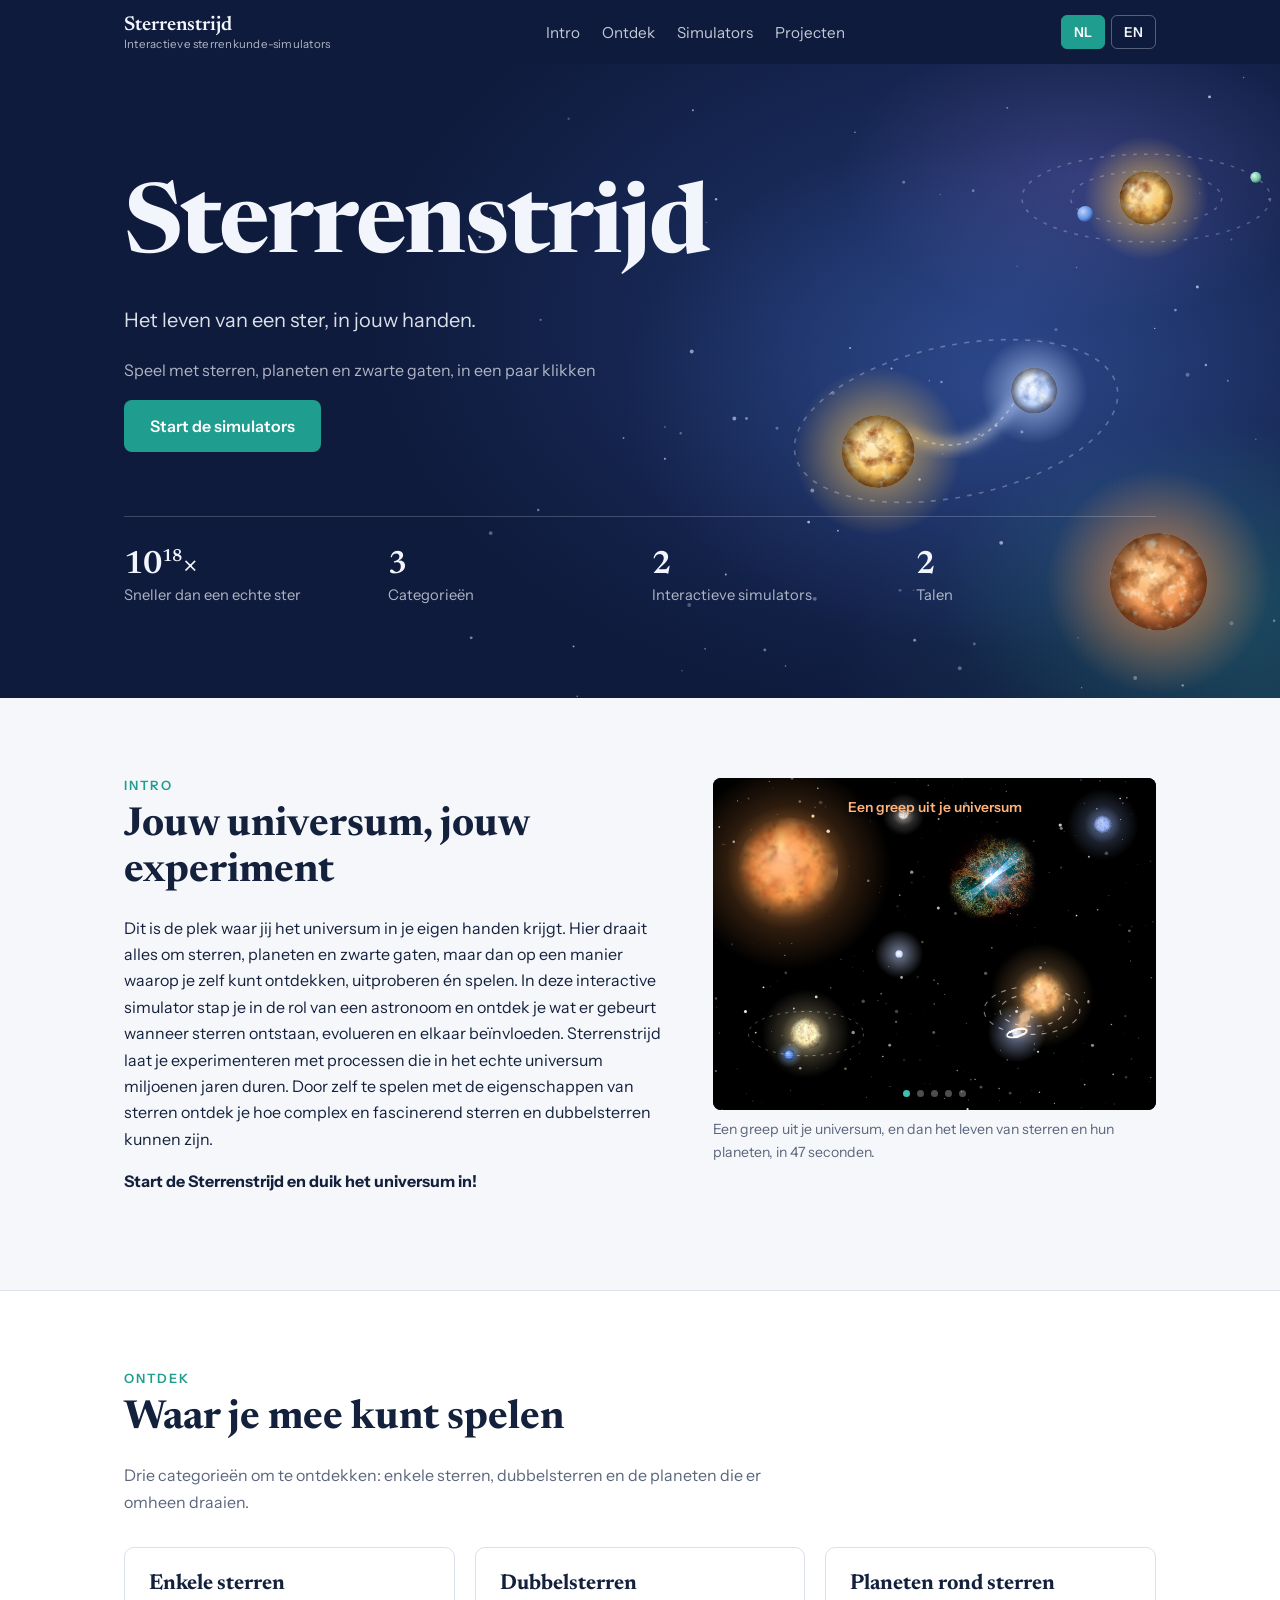
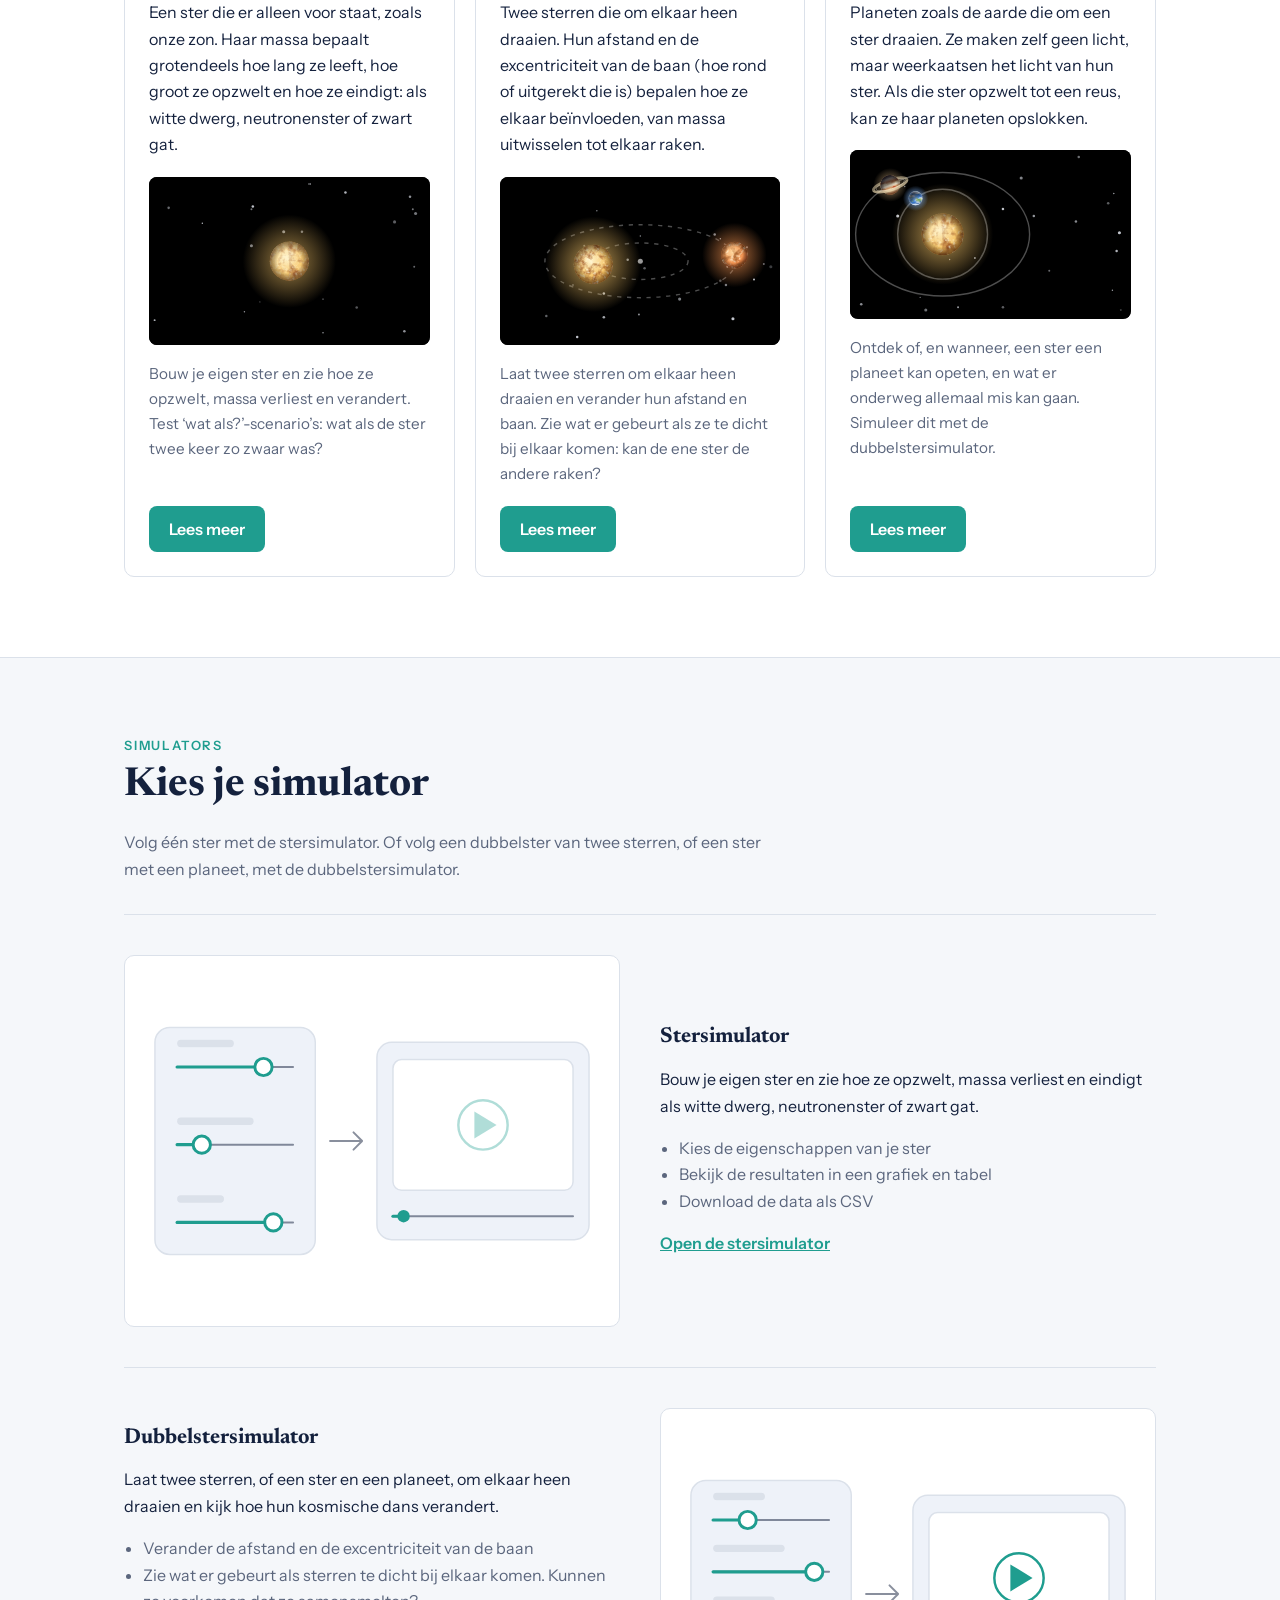
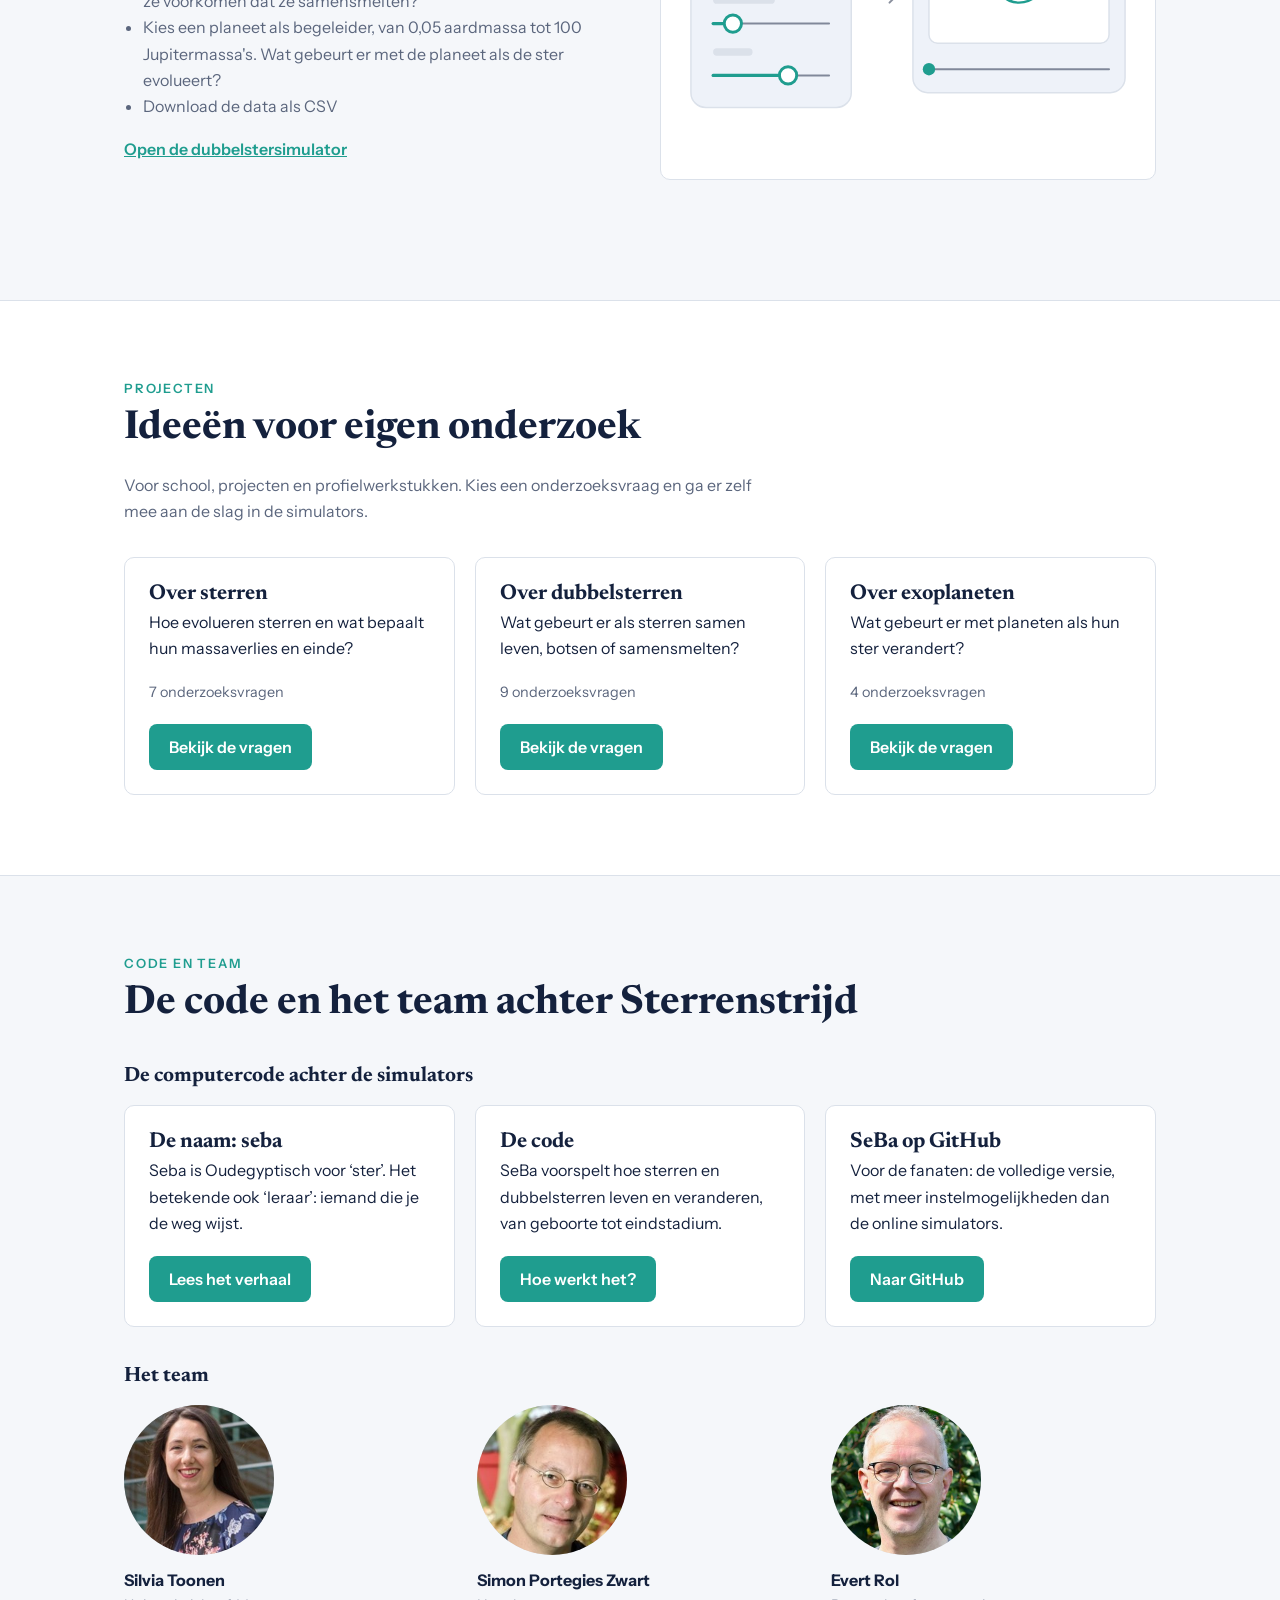
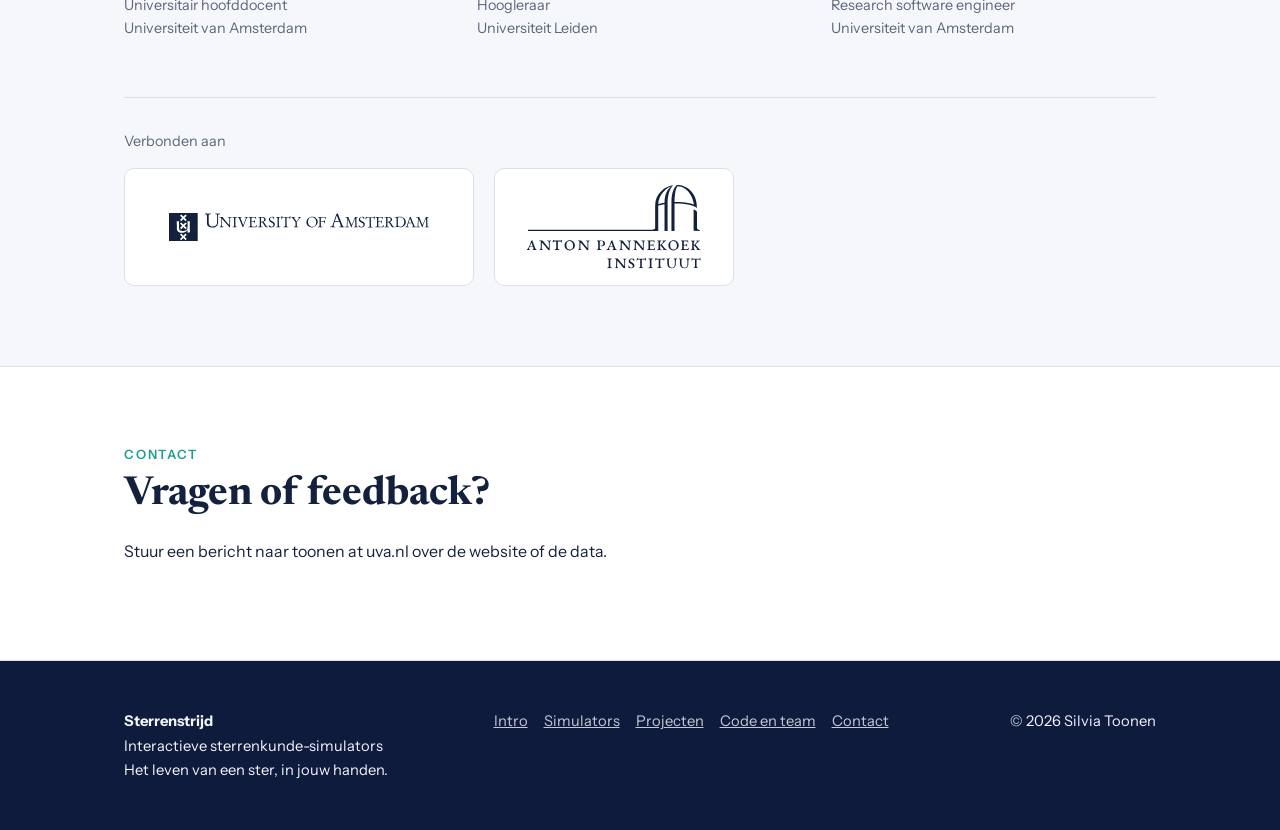
==== commit 4f574d57: "fix anglicansime" ====
--- a/index.html
+++ b/index.html
@@ -216,7 +216,7 @@
 </svg>
   <div class="wrap">
     <h1><span data-l="nl">Sterrenstrijd</span><span data-l="en" hidden>Star Workshop</span></h1>
-    <p class="lead"><span data-l="nl">Het leven van een ster, in de palm van je hand.</span><span data-l="en" hidden>A star's life, in the palm of your hand.</span></p>
+    <p class="lead"><span data-l="nl">Het leven van een ster, in jouw handen.</span><span data-l="en" hidden>A star's life, in the palm of your hand.</span></p>
     <p class="sub2"><span data-l="nl">Speel met sterren, planeten en zwarte gaten, in een paar klikken</span><span data-l="en" hidden>Play with stars, planets and black holes. A few clicks is all it takes.</span></p>
     <a class="btn" href="#tools"><span data-l="nl">Start de simulators</span><span data-l="en" hidden>Launch the simulators</span></a>
     <div class="stats">
@@ -232,7 +232,7 @@
   <div class="wrap about">
     <div>
       <p class="kicker"><span data-l="nl">Intro</span><span data-l="en" hidden>About</span></p>
-    <h2 data-l="nl">Jouw universum, in jouw handen</h2>
+    <h2 data-l="nl">Jouw universum, jouw experiment</h2>
       <h2 data-l="en" hidden>Your universe, in your hands</h2>
       <div lang="nl" data-l="nl">
       <p>Dit is de plek waar jij het universum in je eigen handen krijgt. Hier draait alles om sterren, planeten en zwarte gaten, maar dan op een manier waarop je zelf kunt ontdekken, uitproberen én spelen. In deze interactive simulator stap je in de rol van een astronoom en ontdek je wat er gebeurt wanneer sterren ontstaan, evolueren en elkaar beïnvloeden. Sterrenstrijd laat je experimenteren met processen die in het echte universum miljoenen jaren duren. Door zelf te spelen met de eigenschappen van sterren ontdek je hoe complex en fascinerend sterren en dubbelsterren kunnen zijn.</p>
@@ -862,7 +862,7 @@
 
 <footer>
   <div class="wrap">
-    <div><b><span data-l="nl">Sterrenstrijd</span><span data-l="en" hidden>Star Workshop</span></b><br><span data-l="nl">Interactieve sterrenkunde-simulators</span><span data-l="en" hidden>Interactive astronomy simulators</span><br><span data-l="nl">Het leven van een ster, in de palm van je hand.</span><span data-l="en" hidden>A star's life, in the palm of your hand.</span></div>
+    <div><b><span data-l="nl">Sterrenstrijd</span><span data-l="en" hidden>Star Workshop</span></b><br><span data-l="nl">Interactieve sterrenkunde-simulators</span><span data-l="en" hidden>Interactive astronomy simulators</span><br><span data-l="nl">Het leven van een ster, in jouw handen.</span><span data-l="en" hidden>A star's life, in the palm of your hand.</span></div>
     <div><a href="#about"><span data-l="nl">Intro</span><span data-l="en" hidden>About</span></a><a href="#tools"><span data-l="nl">Simulators</span><span data-l="en" hidden>Tools</span></a><a href="#projects"><span data-l="nl">Projecten</span><span data-l="en" hidden>Projects</span></a><a href="#team"><span data-l="nl">Code en team</span><span data-l="en" hidden>Code &amp; team</span></a><a href="#contact"><span data-l="nl">Contact</span><span data-l="en" hidden>Contact</span></a></div>
     <div>© 2026 Silvia Toonen</div>
   </div>
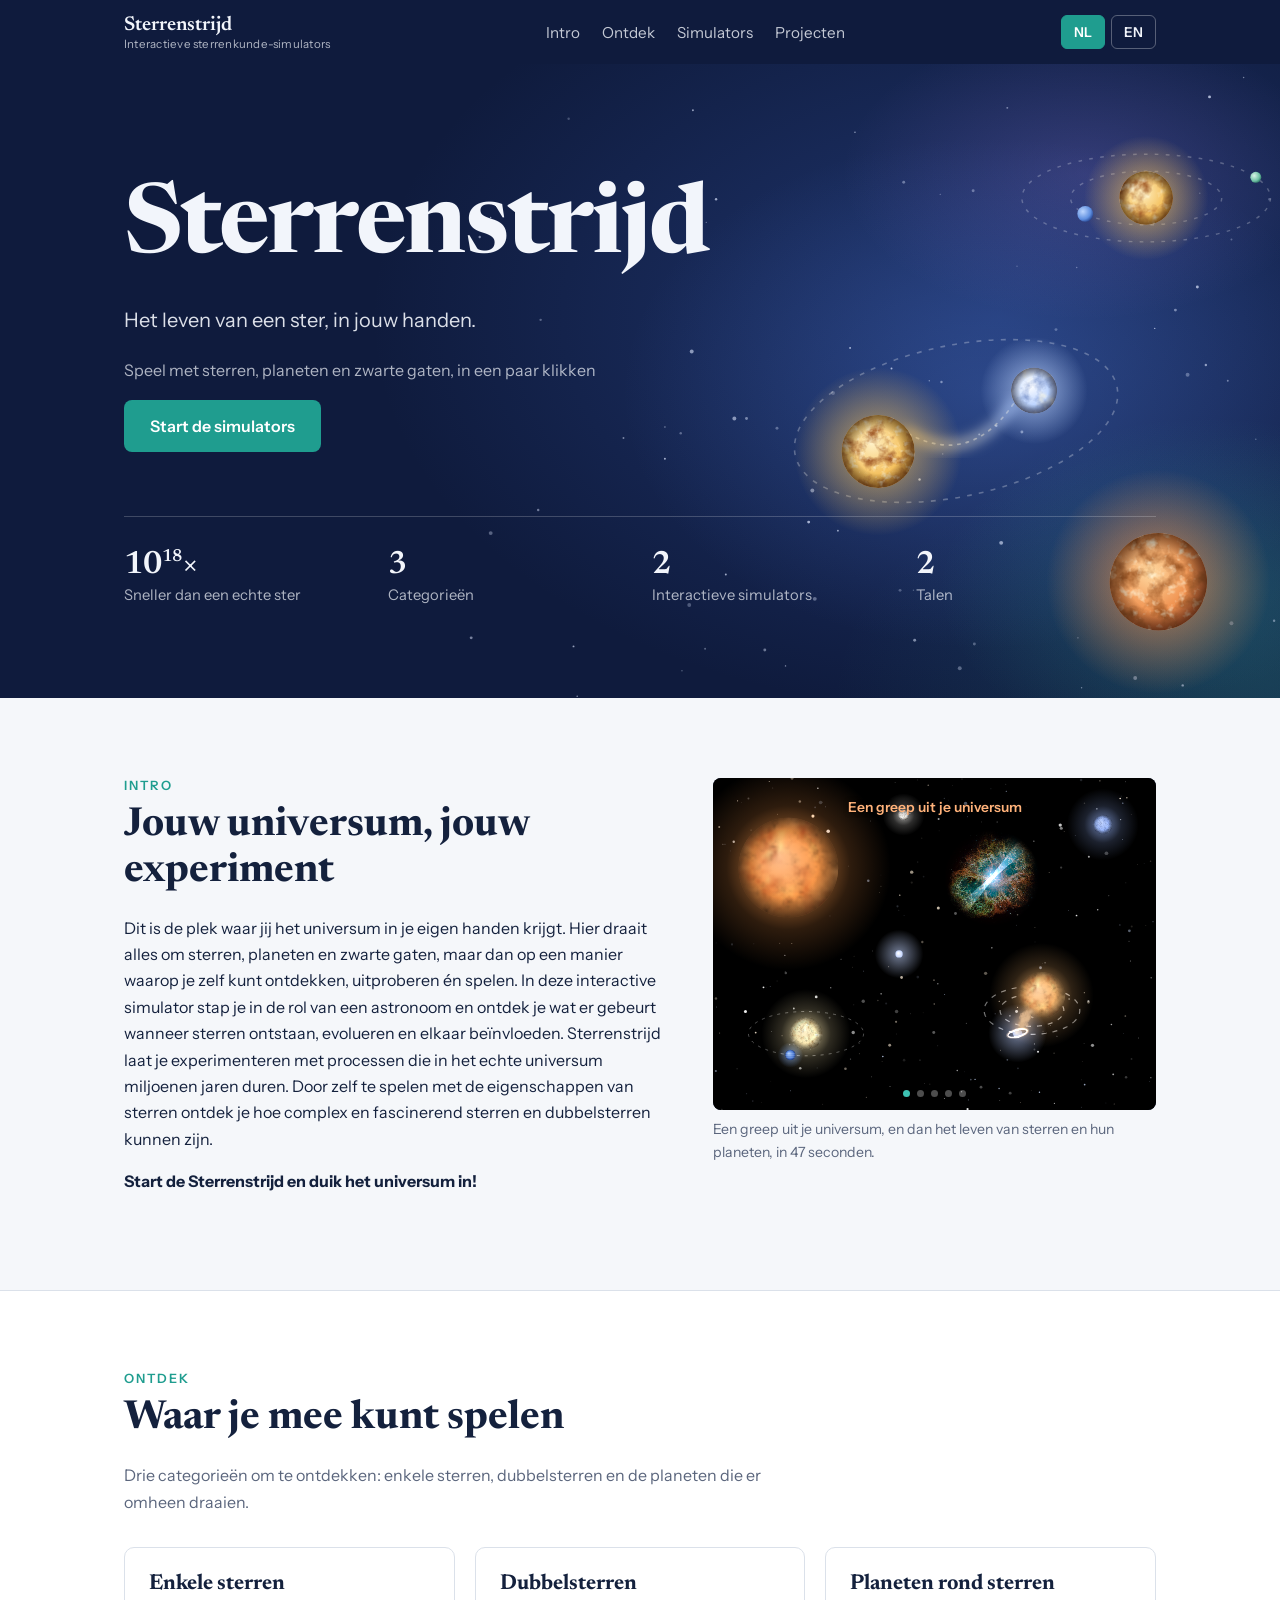
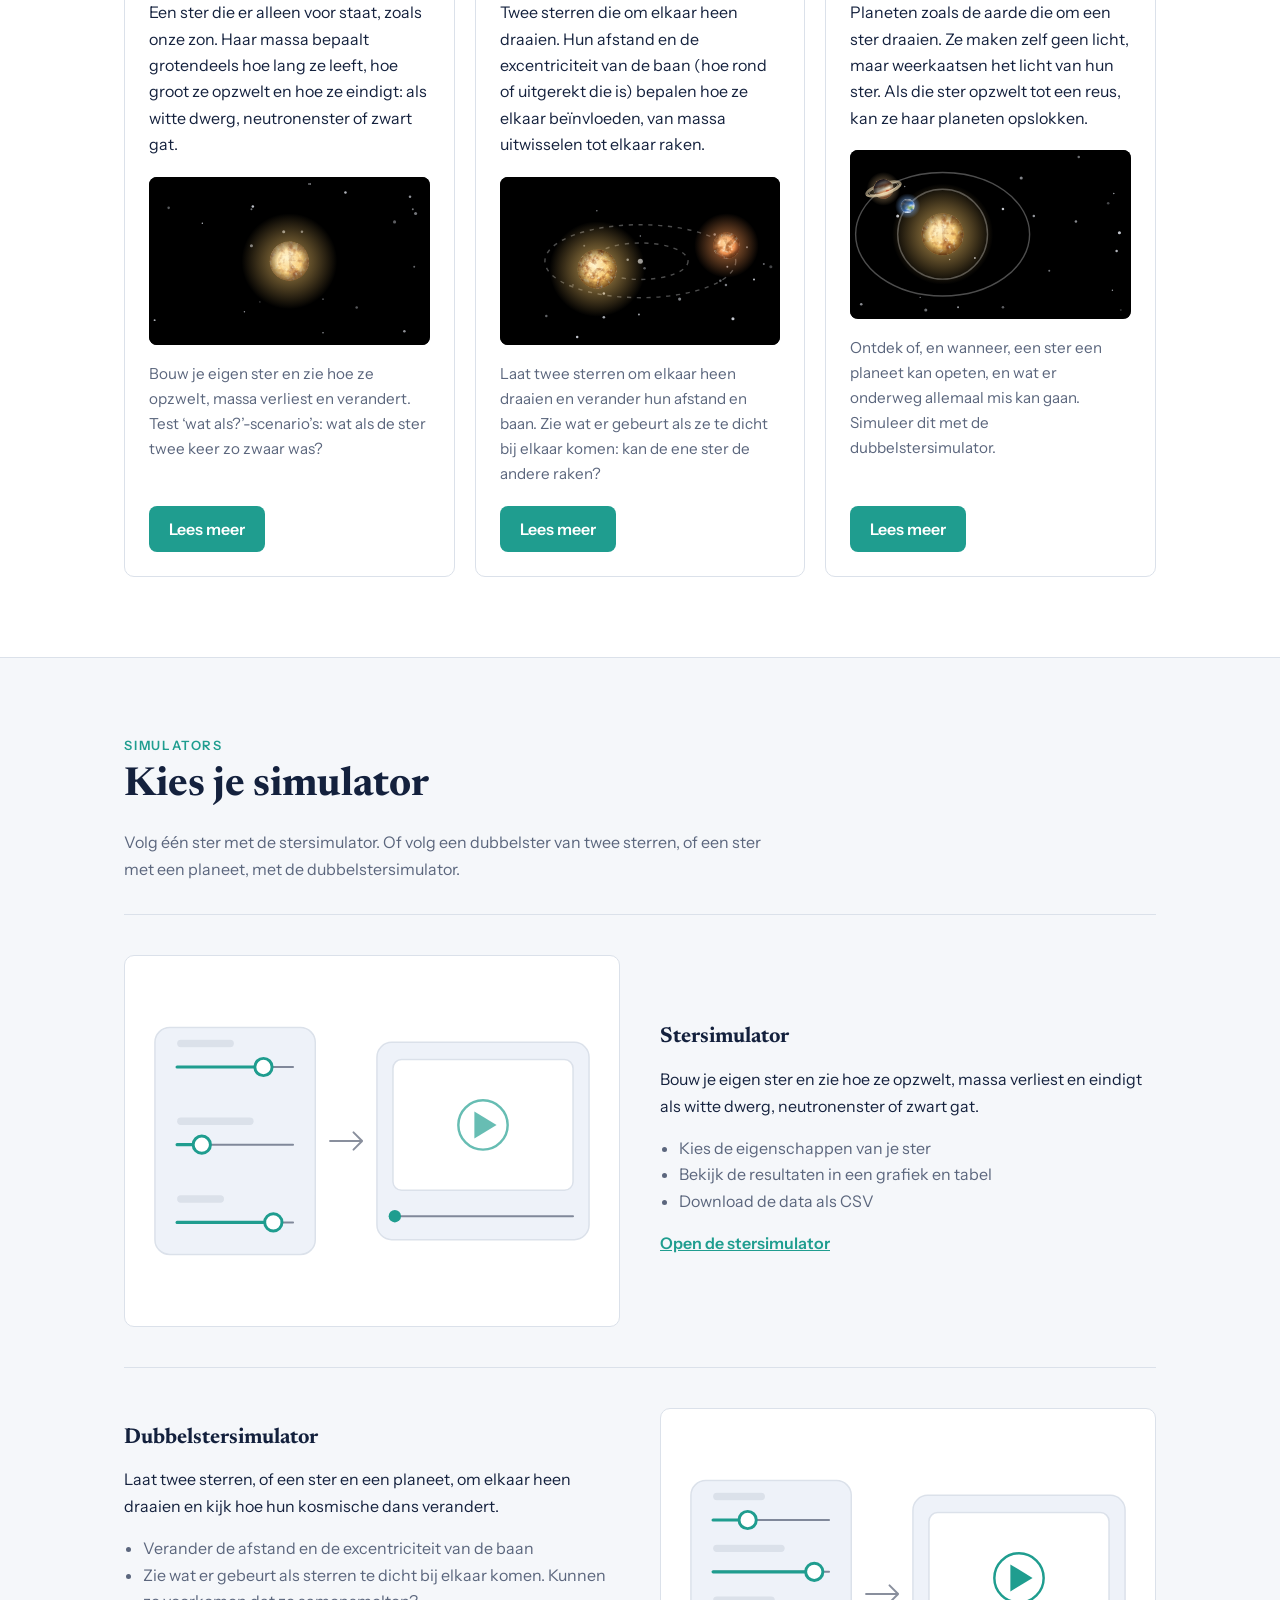
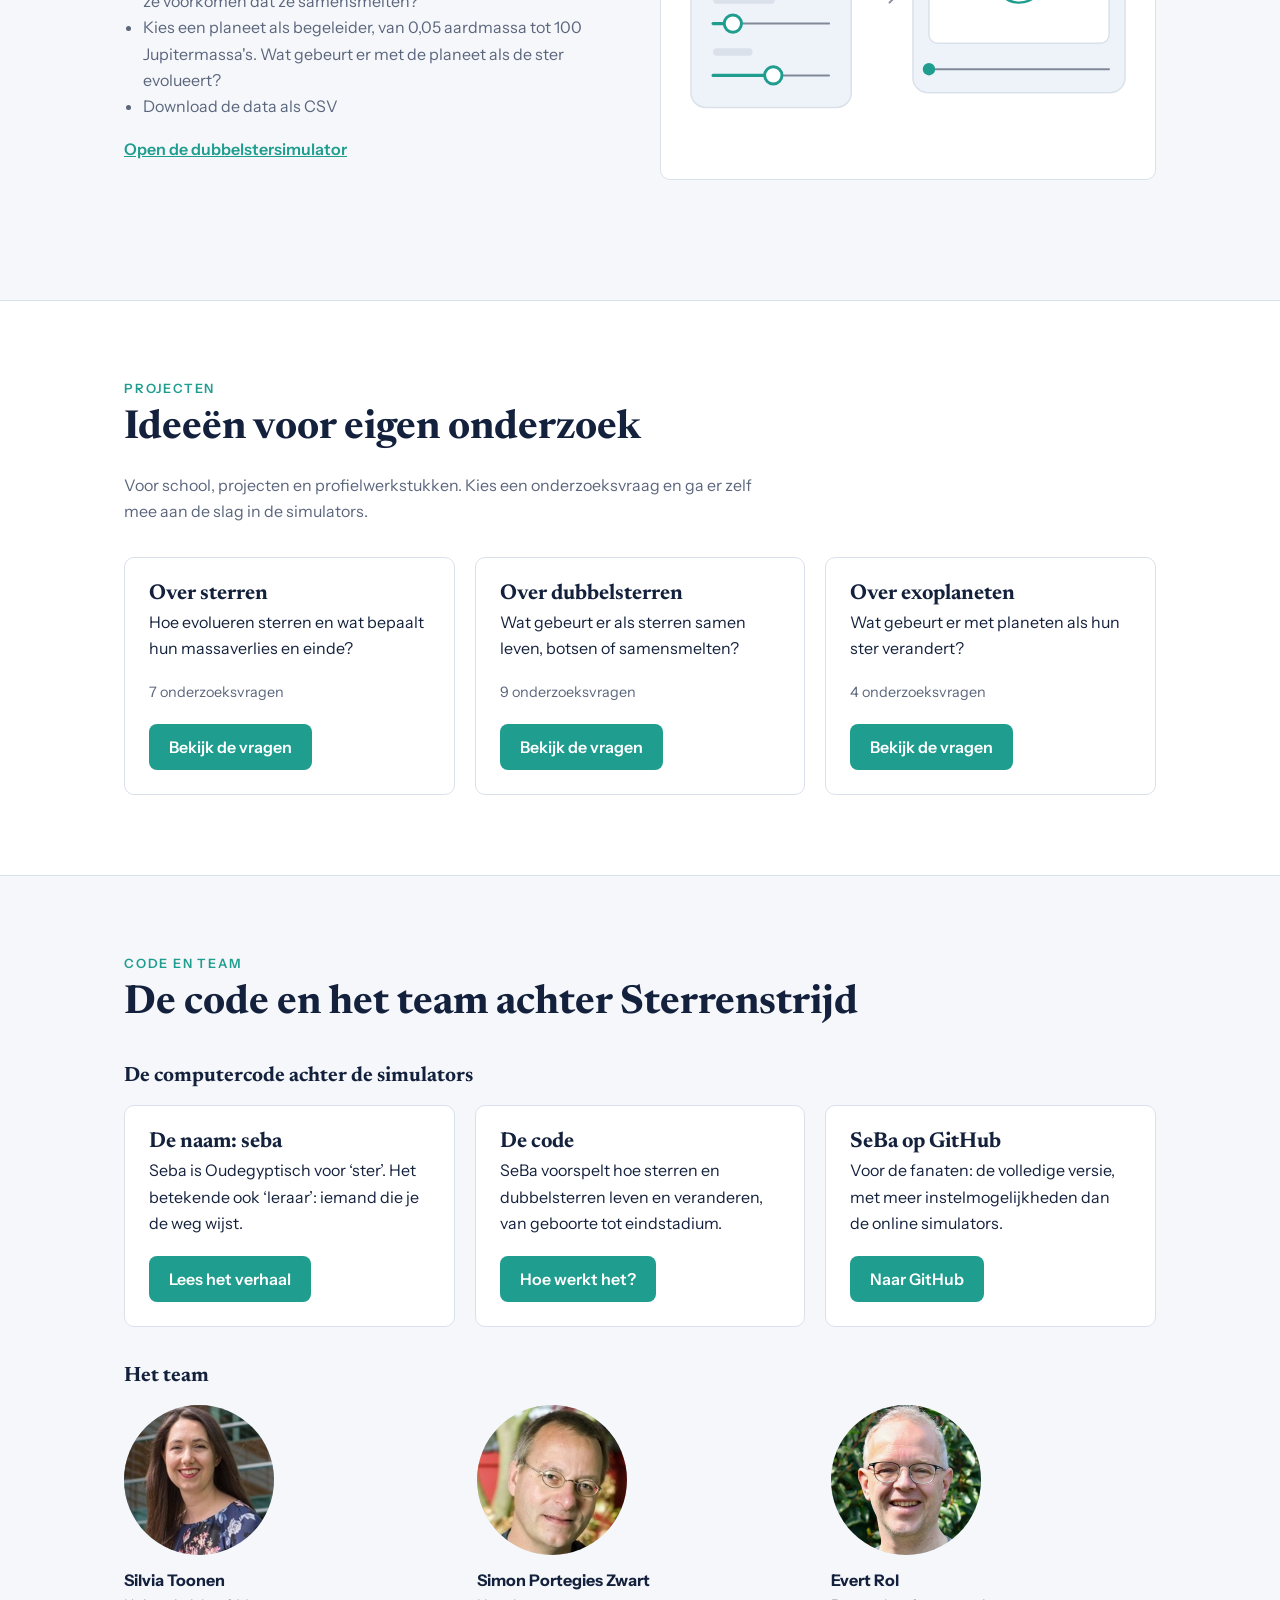
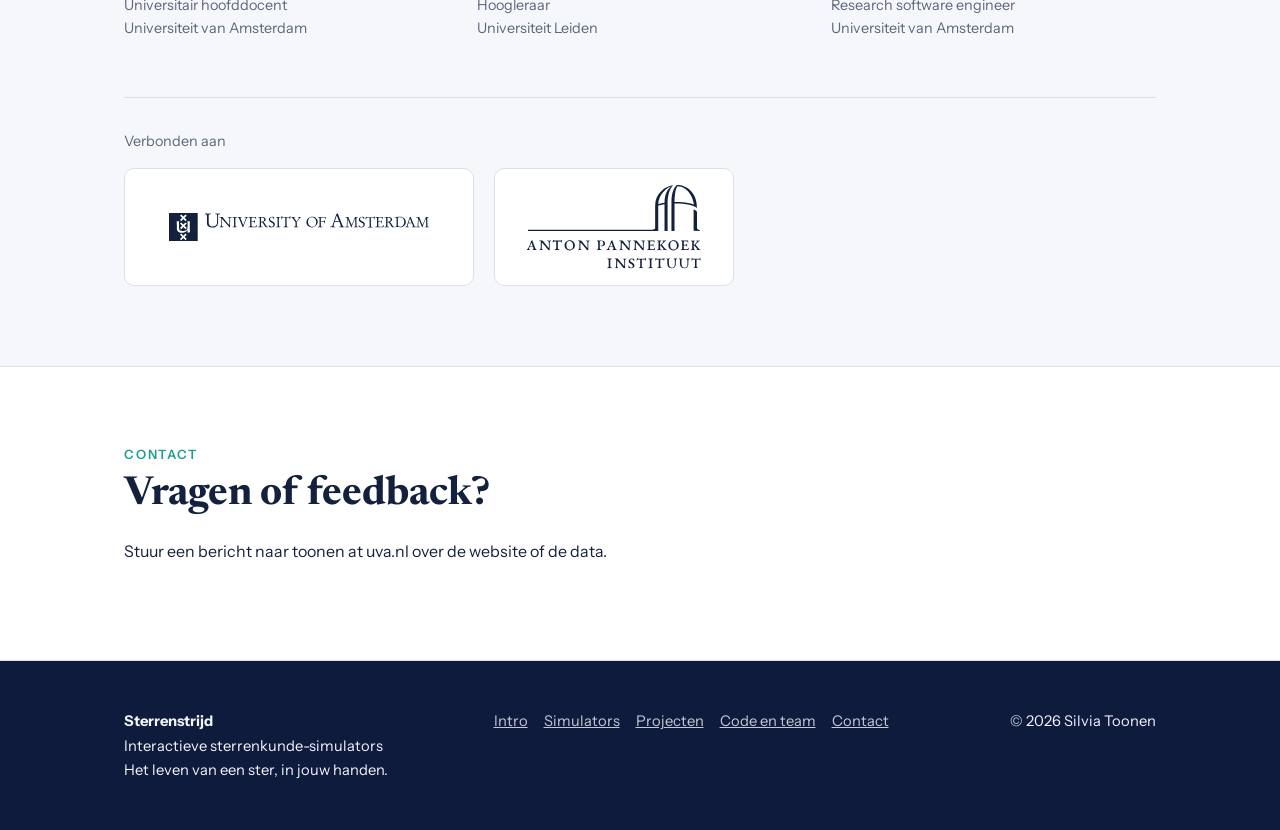
==== commit d7802ad7: "add population site" ====
--- a/index.html
+++ b/index.html
@@ -890,7 +890,12 @@
   btns.forEach(function(b){b.addEventListener('click',function(){setLang(b.dataset.lang);});});
   // open in the language the visitor chose before, here or in a simulator
   (function(){var saved=null;try{saved=localStorage.getItem('lang');}catch(e){}
-    if(saved==='en'||saved==='nl')setLang(saved);})();
+    // a language in the address (?lang=en or ?lang=nl) wins, e.g. when starworkshop.org forwards here
+    var asked=new URLSearchParams(location.search).get('lang');
+    if(asked==='en'||asked==='nl')setLang(asked);
+    else if(saved==='en'||saved==='nl')setLang(saved);
+    // no choice yet: on the English address (starworkshop.org) start in English
+    else if(/(^|\.)starworkshop\.org$/.test(location.hostname))setLang('en');})();
   document.querySelectorAll('[data-open]').forEach(function(b){b.addEventListener('click',function(){document.getElementById(b.dataset.open).showModal();});});
   document.querySelectorAll('dialog').forEach(function(d){
     d.addEventListener('click',function(e){if(e.target===d)d.close();});
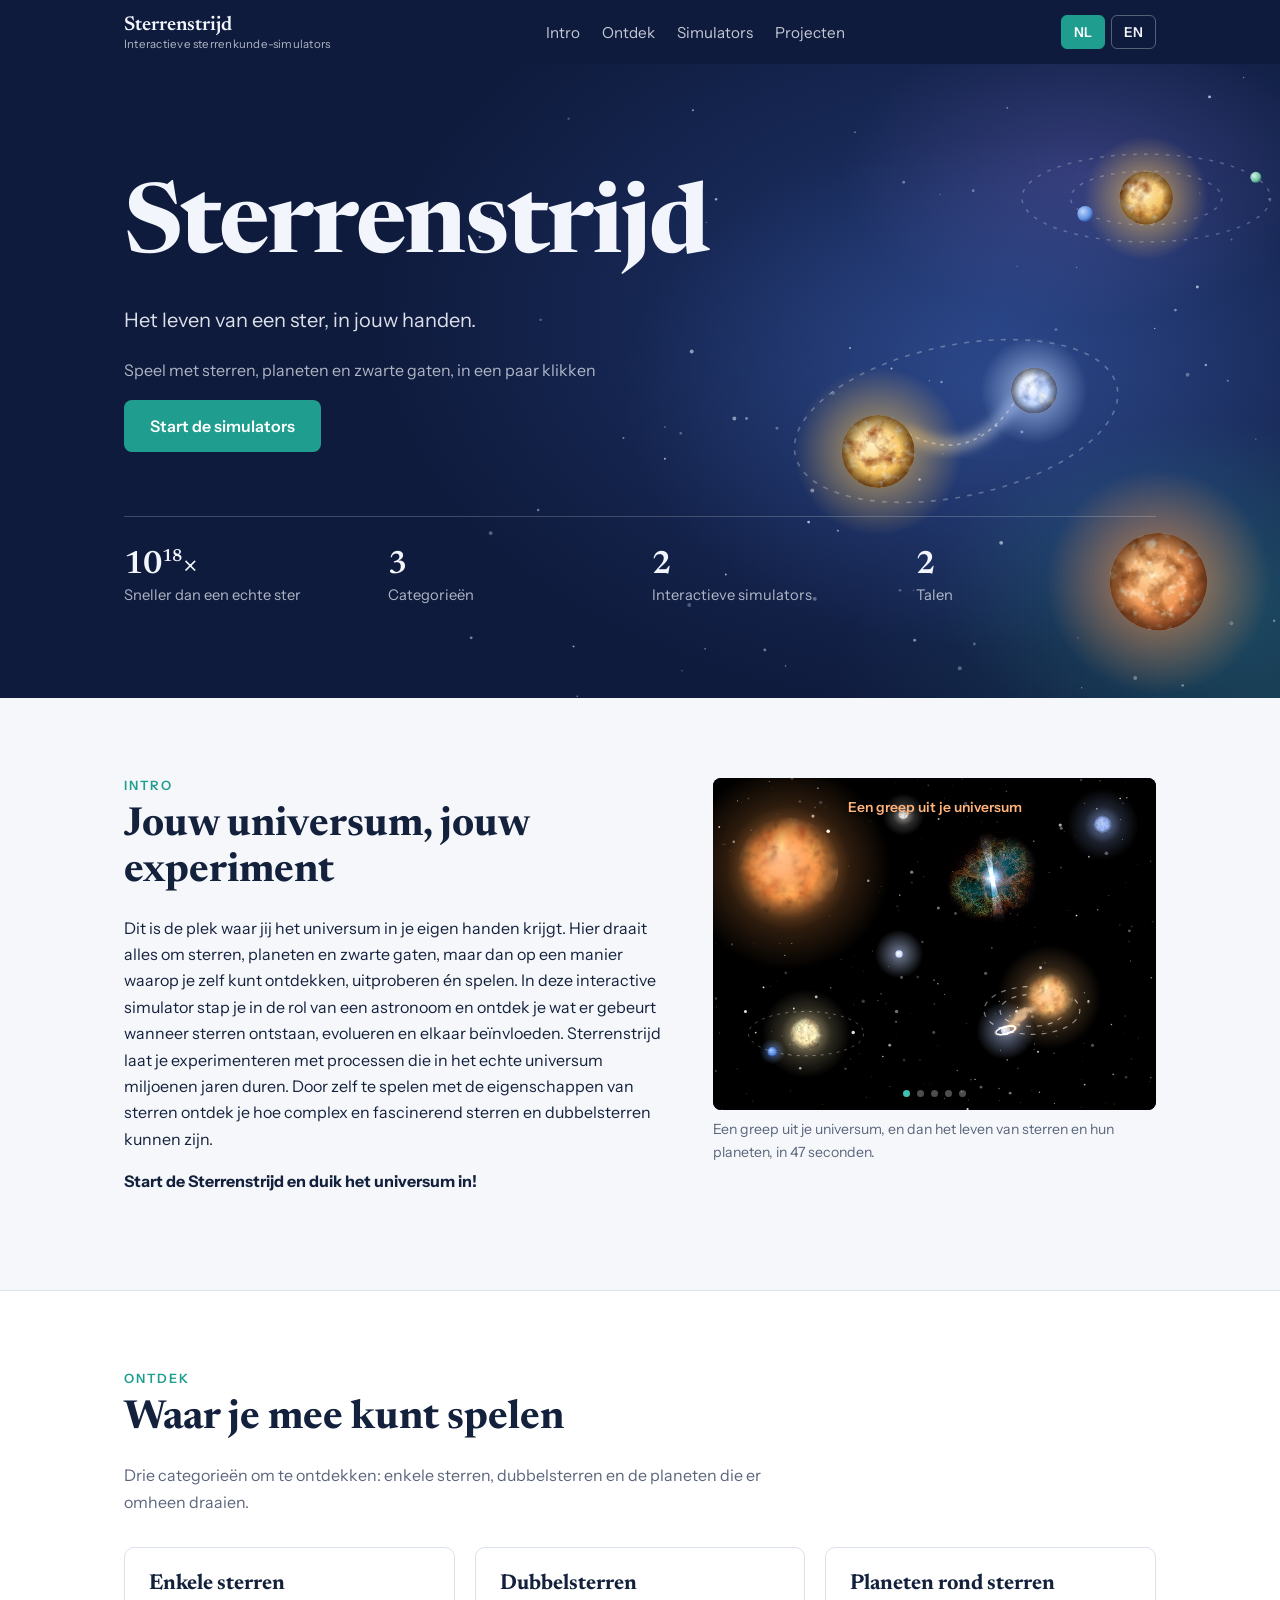
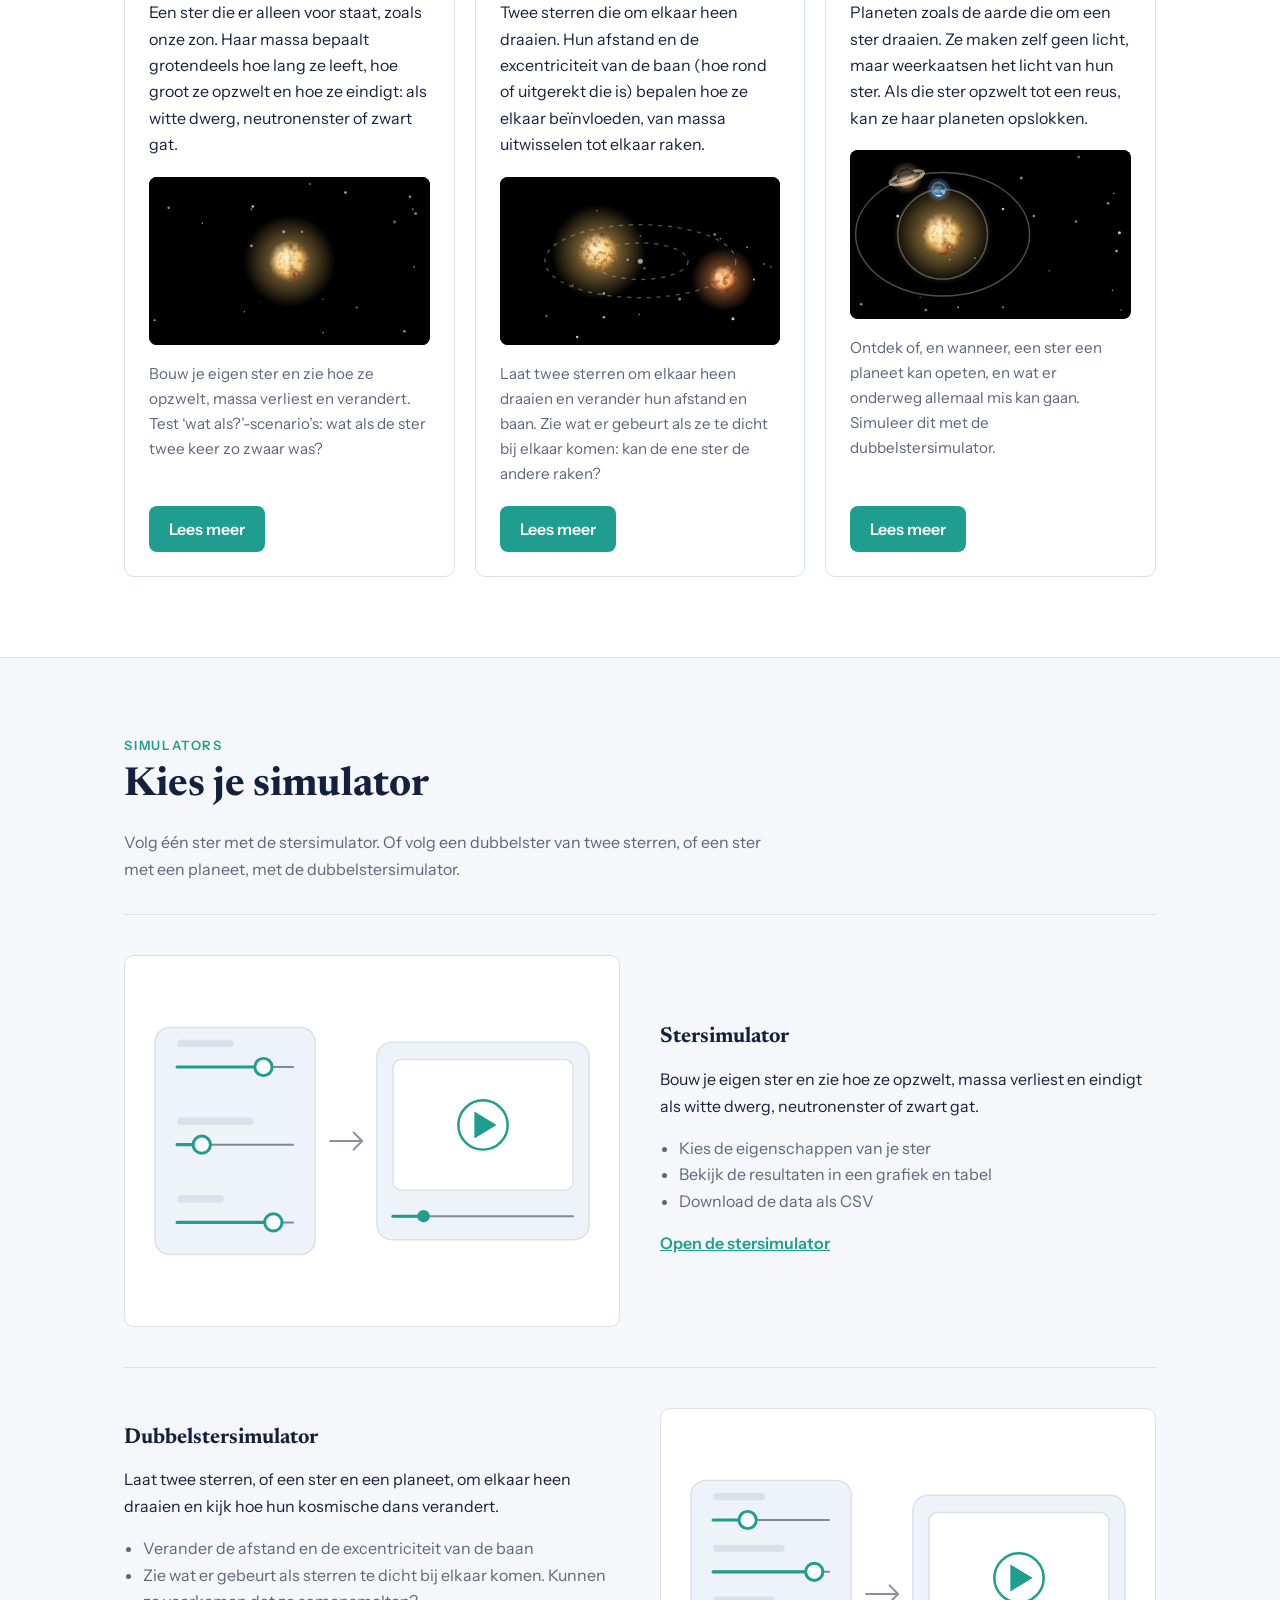
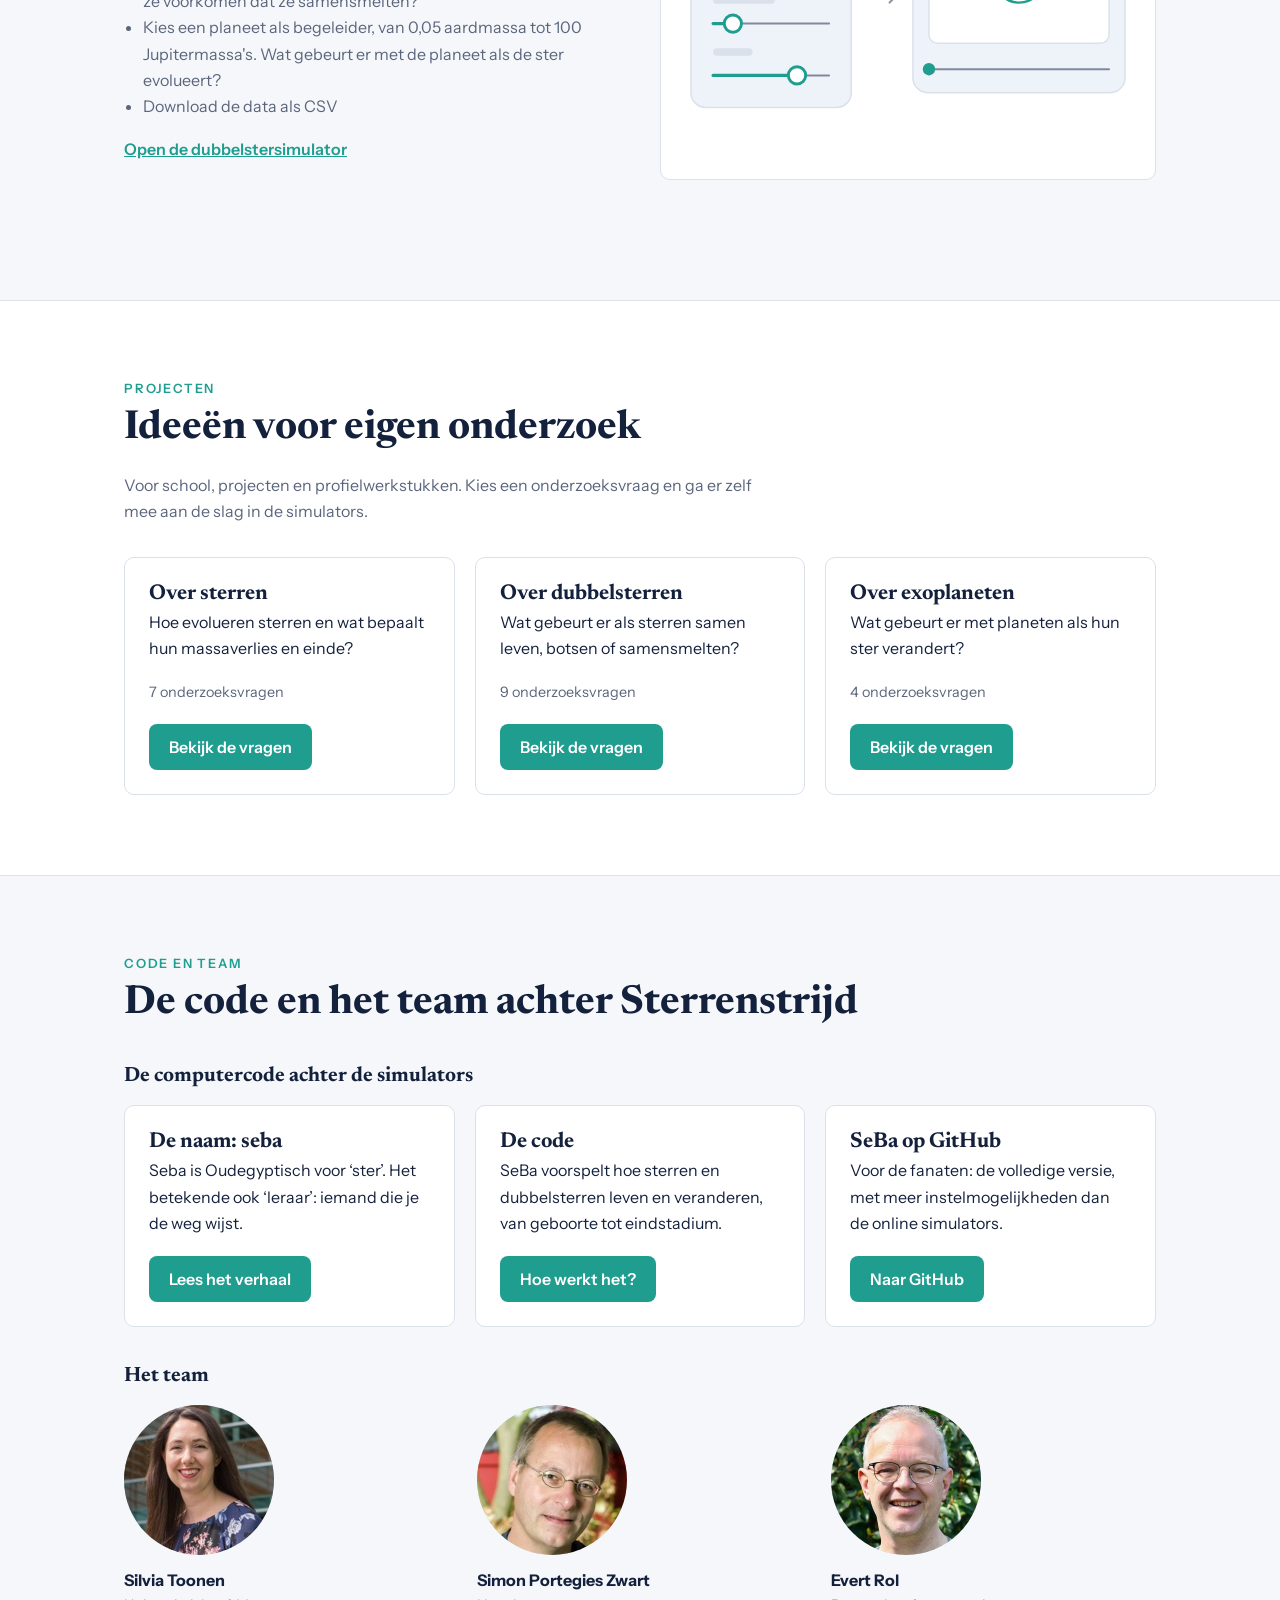
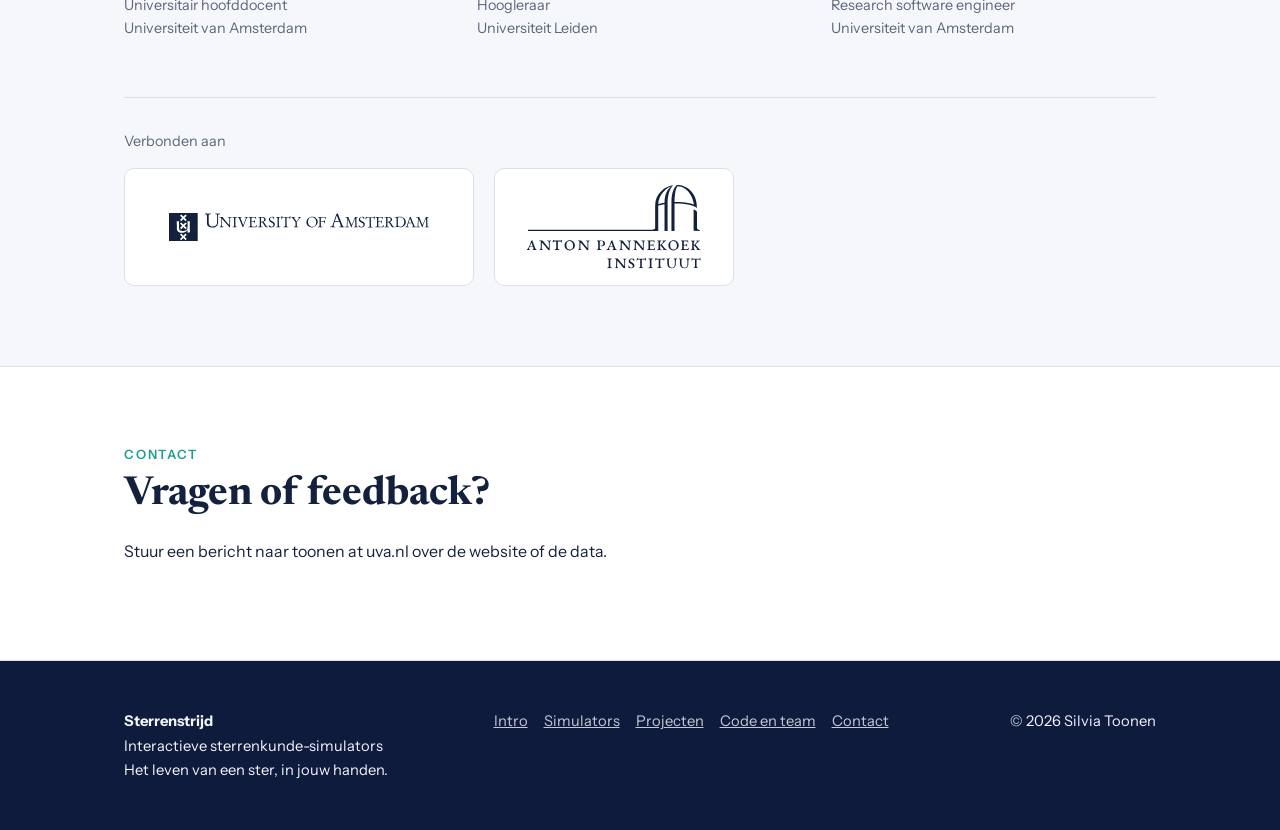
==== commit 3b2a20f7: "adding goatcounter tracker" ====
--- a/index.html
+++ b/index.html
@@ -136,6 +136,10 @@
 @media (max-width:760px){section{padding:56px 0}.about,.tool{grid-template-columns:1fr}.tool:nth-of-type(even) .fig{order:0}nav .brand{font-size:1.1rem}}
 @media (prefers-reduced-motion:reduce){html{scroll-behavior:auto}}
 </style>
+    <!-- anonymous visitor counts (GoatCounter, no cookies); see track.js -->
+    <script src="track.js?v=1"></script>
+    <script data-goatcounter="https://sebaweb.goatcounter.com/count" data-goatcounter-settings='{"no_onload": true}'
+            async src="//gc.zgo.at/count.js" onload="gcReady()"></script>
 </head>
 <body>
 
@@ -895,7 +899,9 @@
     if(asked==='en'||asked==='nl')setLang(asked);
     else if(saved==='en'||saved==='nl')setLang(saved);
     // no choice yet: on the English address (starworkshop.org) start in English
-    else if(/(^|\.)starworkshop\.org$/.test(location.hostname))setLang('en');})();
+    else if(/(^|\.)starworkshop\.org$/.test(location.hostname))setLang('en');
+    // count the visit, with the language it opens in
+    if(window.trackPage)trackPage();})();
   document.querySelectorAll('[data-open]').forEach(function(b){b.addEventListener('click',function(){document.getElementById(b.dataset.open).showModal();});});
   document.querySelectorAll('dialog').forEach(function(d){
     d.addEventListener('click',function(e){if(e.target===d)d.close();});
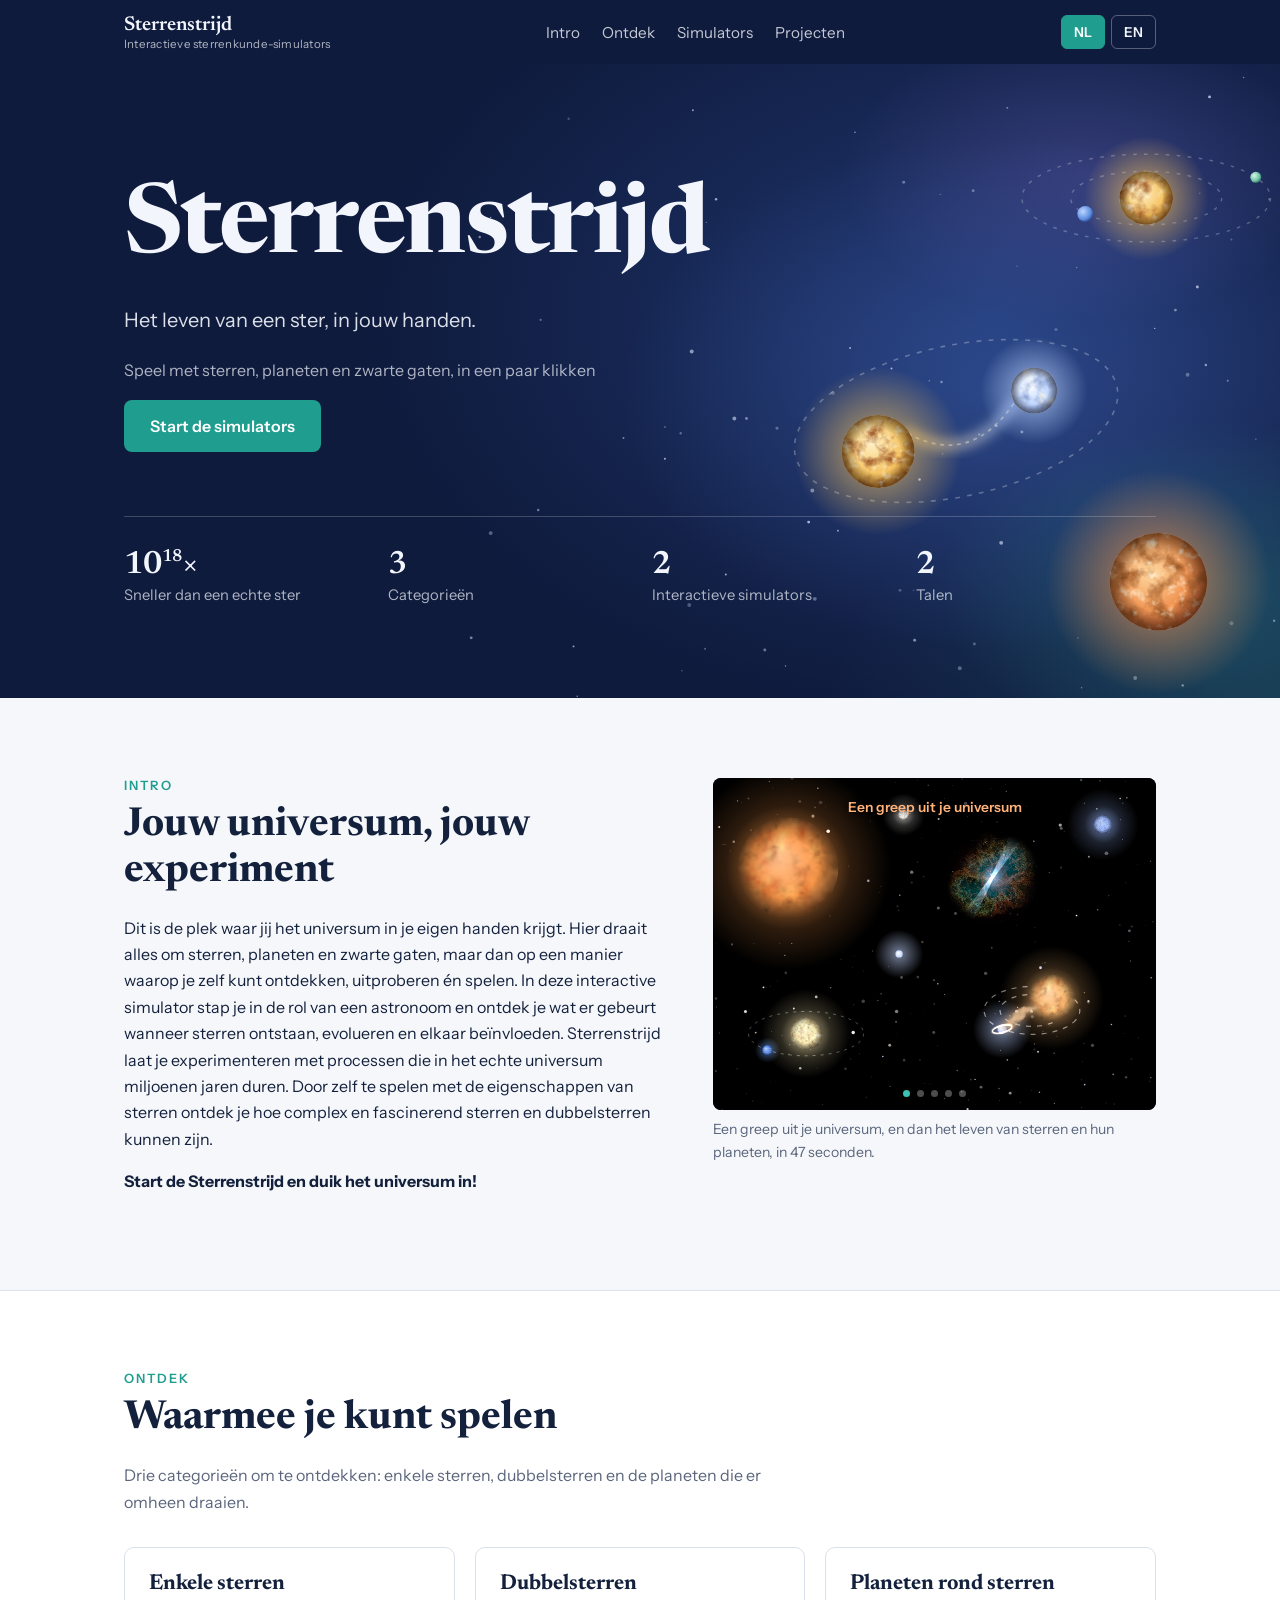
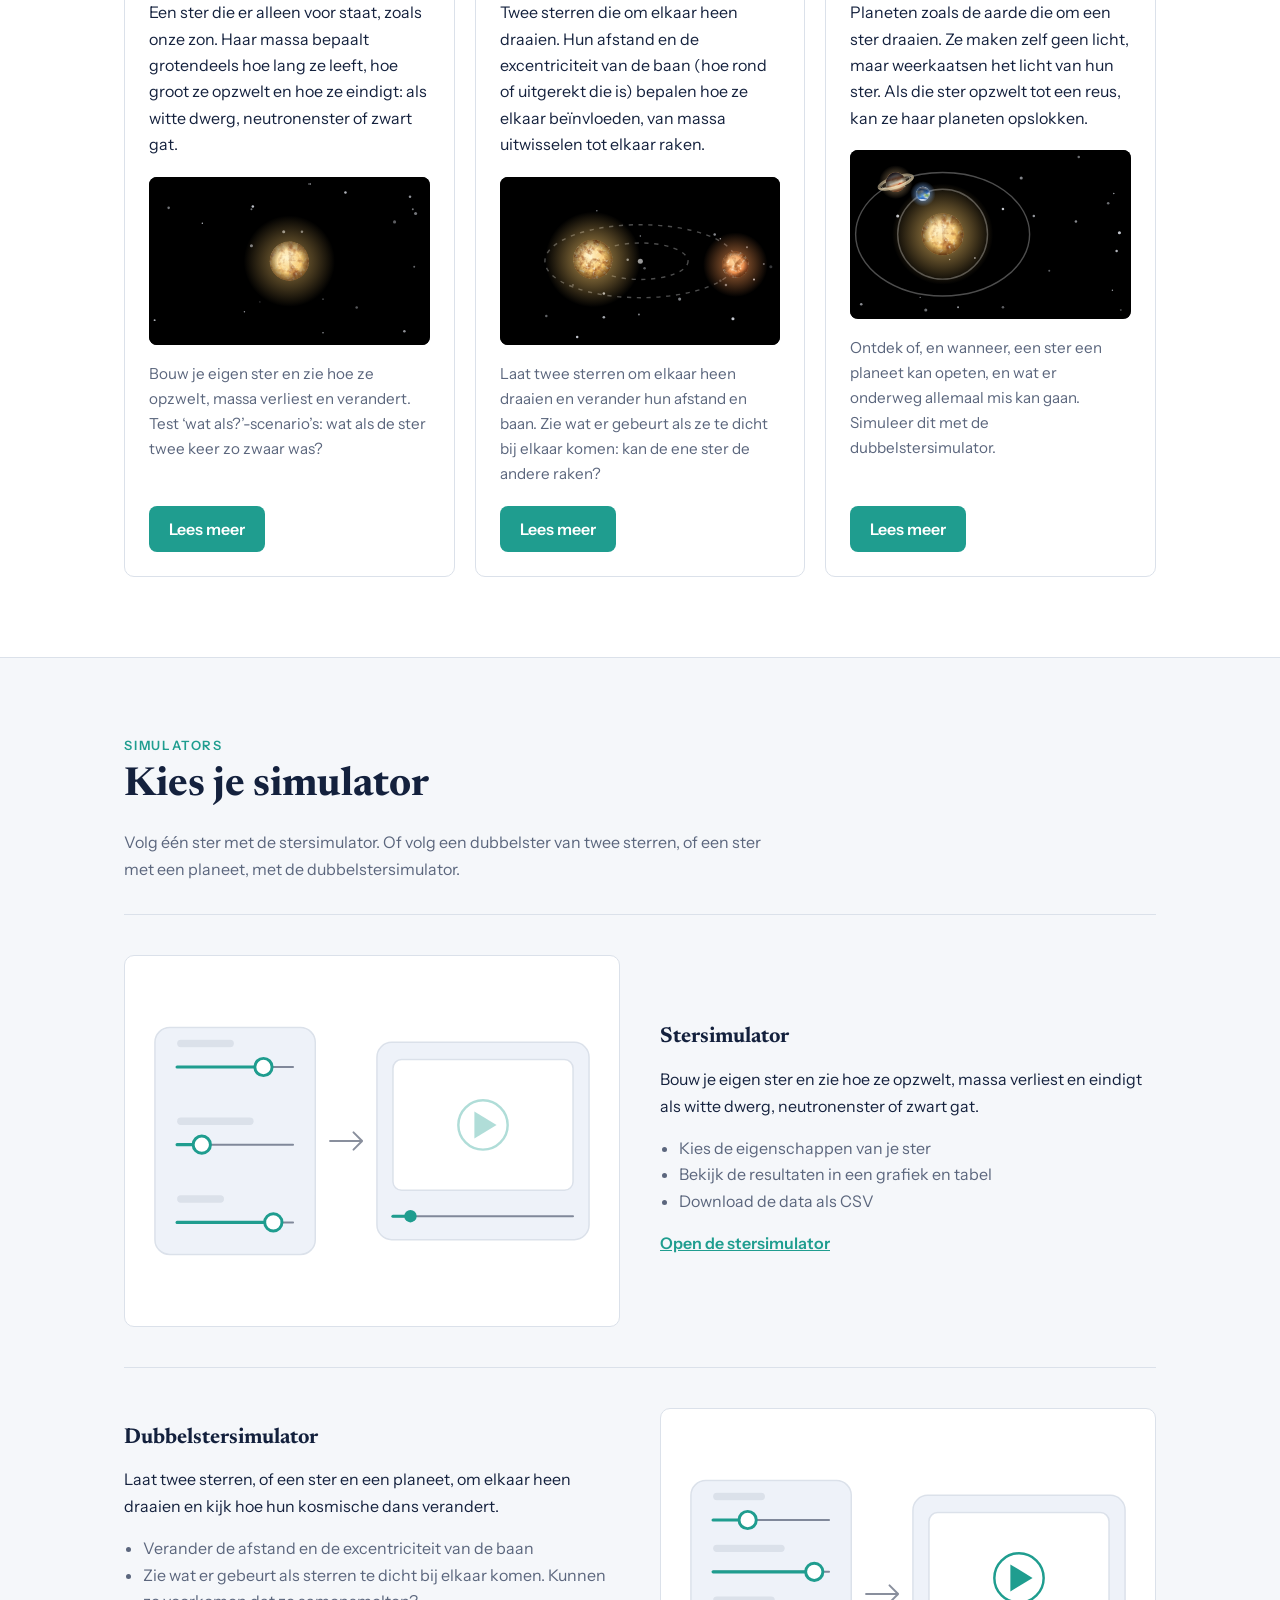
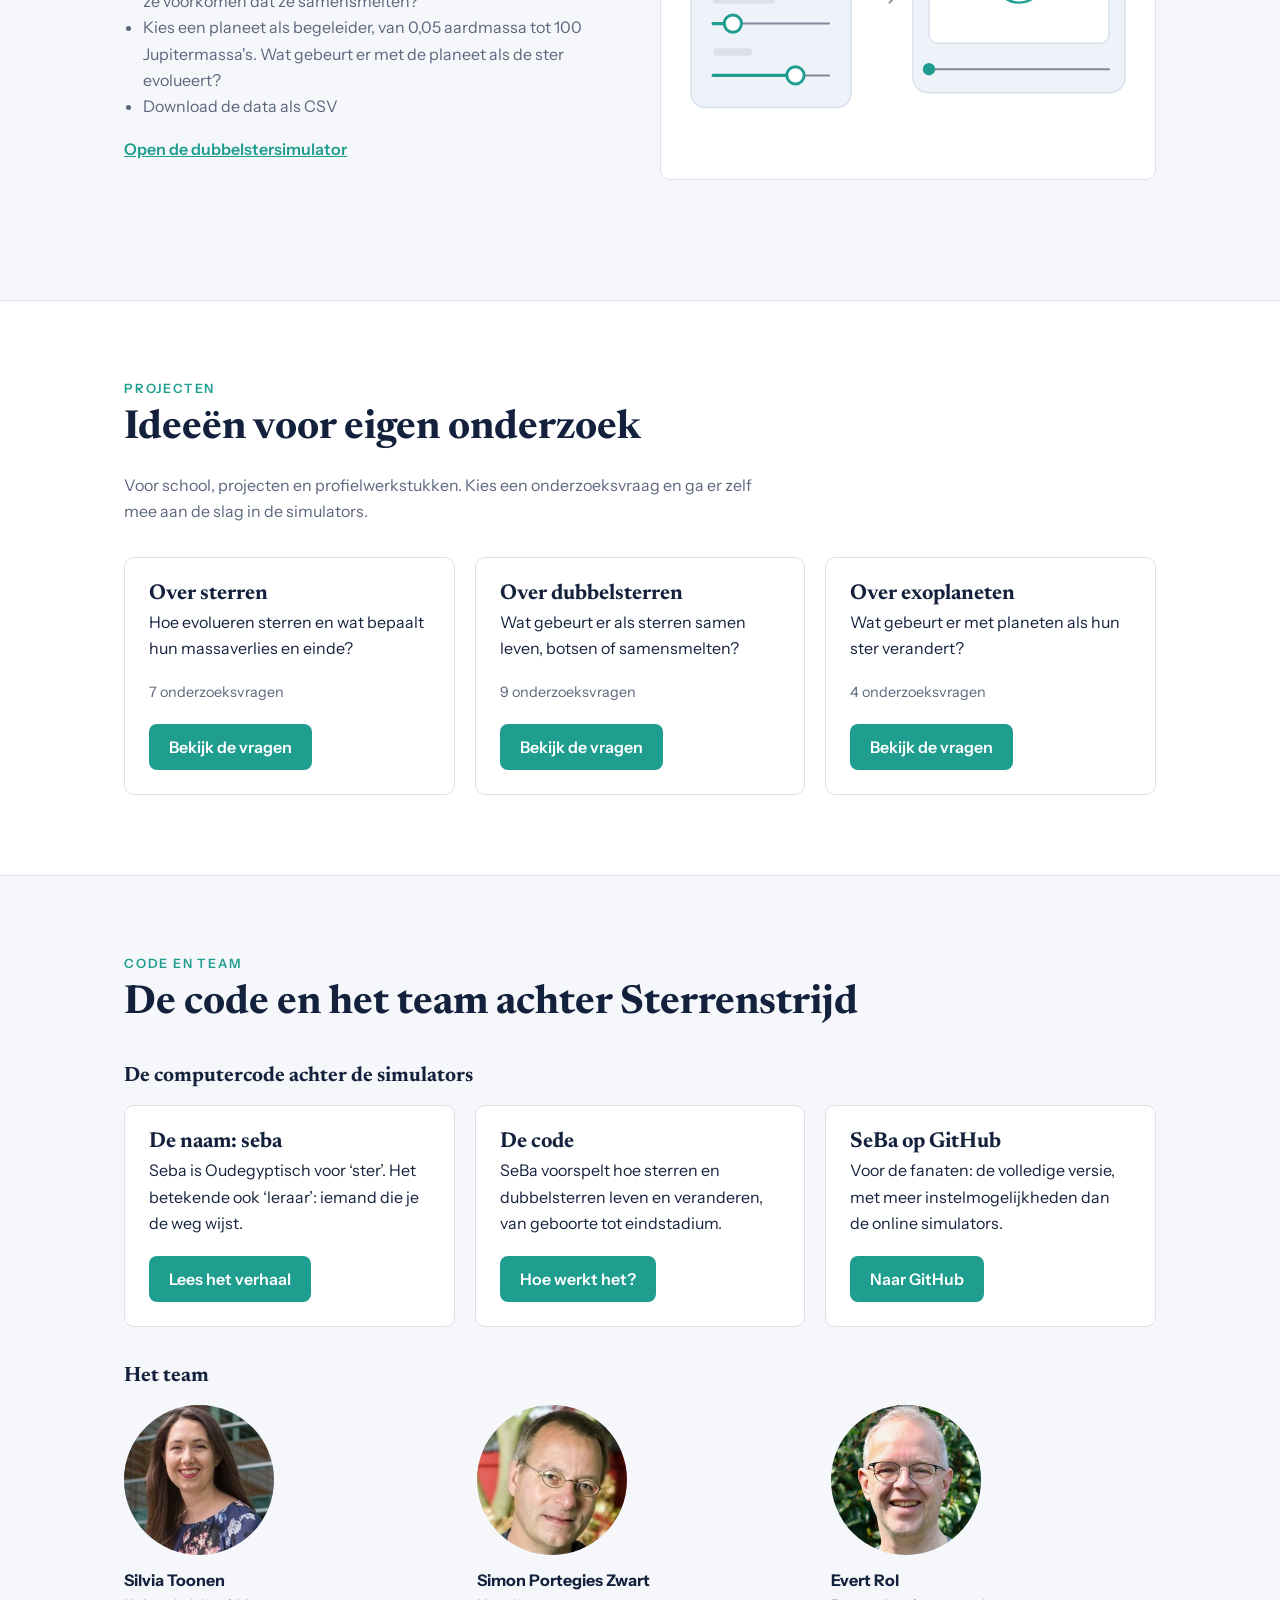
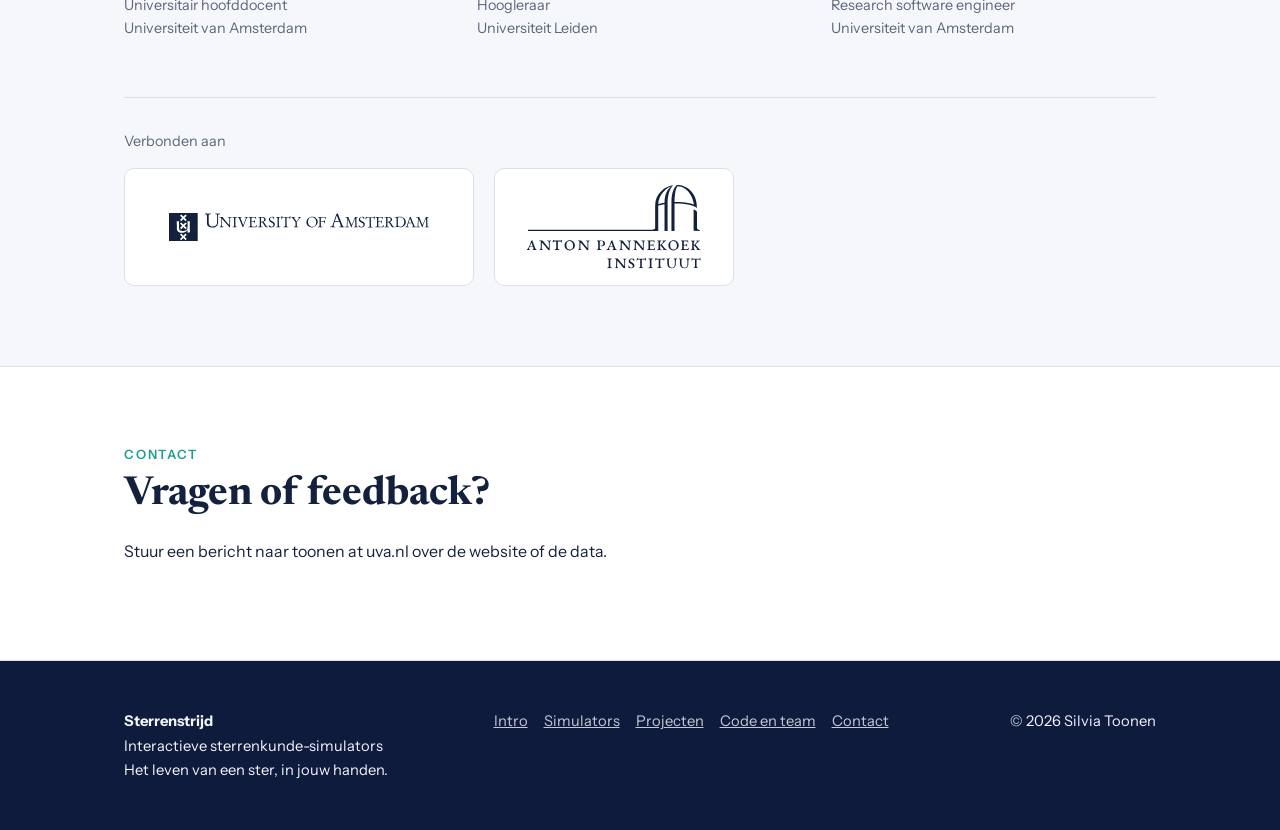
==== commit 73dd0e14: "updating the SeBa WebAssembly executables" ====
--- a/index.html
+++ b/index.html
@@ -257,7 +257,7 @@
 <section id="overview" class="alt">
   <div class="wrap">
     <p class="kicker"><span data-l="nl">Ontdek</span><span data-l="en" hidden>Explore</span></p>
-    <h2 data-l="nl">Waar je mee kunt spelen</h2>
+    <h2 data-l="nl">Waarmee je kunt spelen</h2>
     <h2 data-l="en" hidden>What you can play with</h2>
     <p class="sub" data-l="nl">Drie categorieën om te ontdekken: enkele sterren, dubbelsterren en de planeten die er omheen draaien.</p>
     <p class="sub" data-l="en" hidden>Three categories to explore: single stars, binary stars and the planets that orbit them.</p>
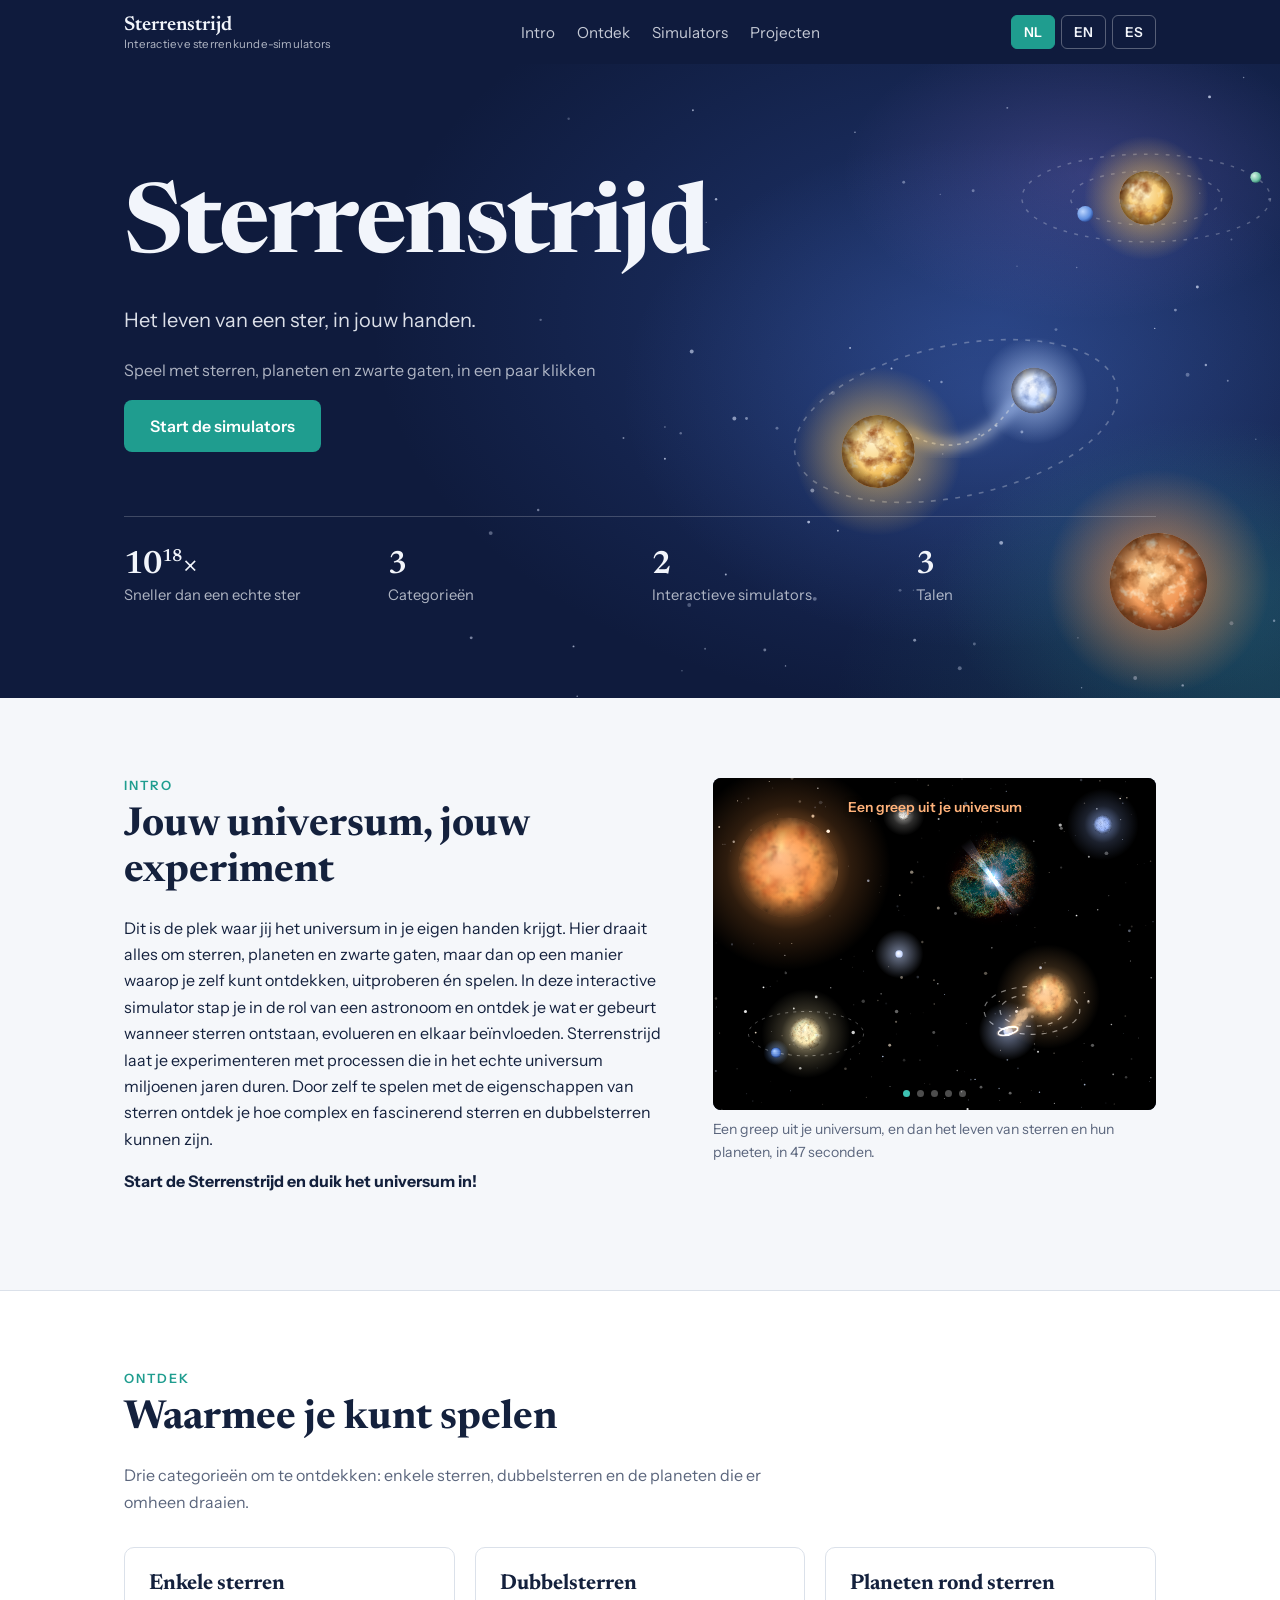
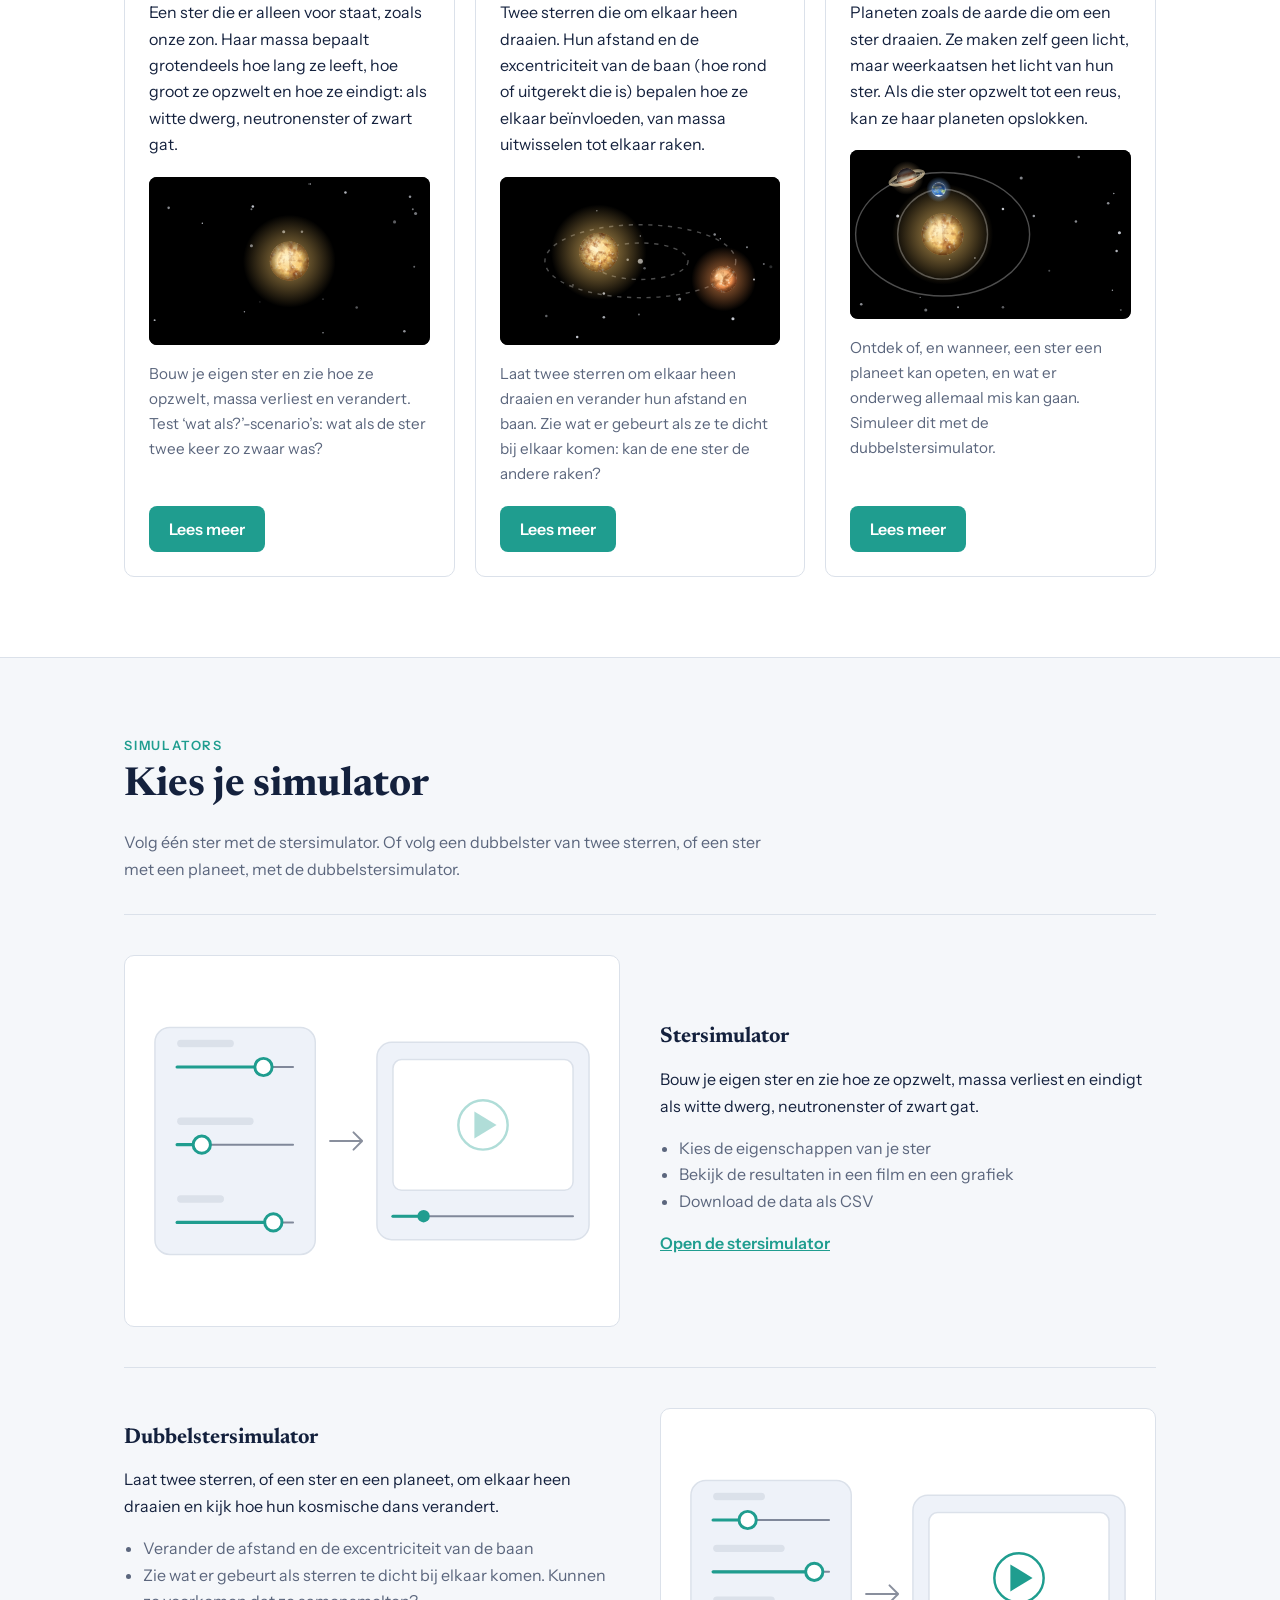
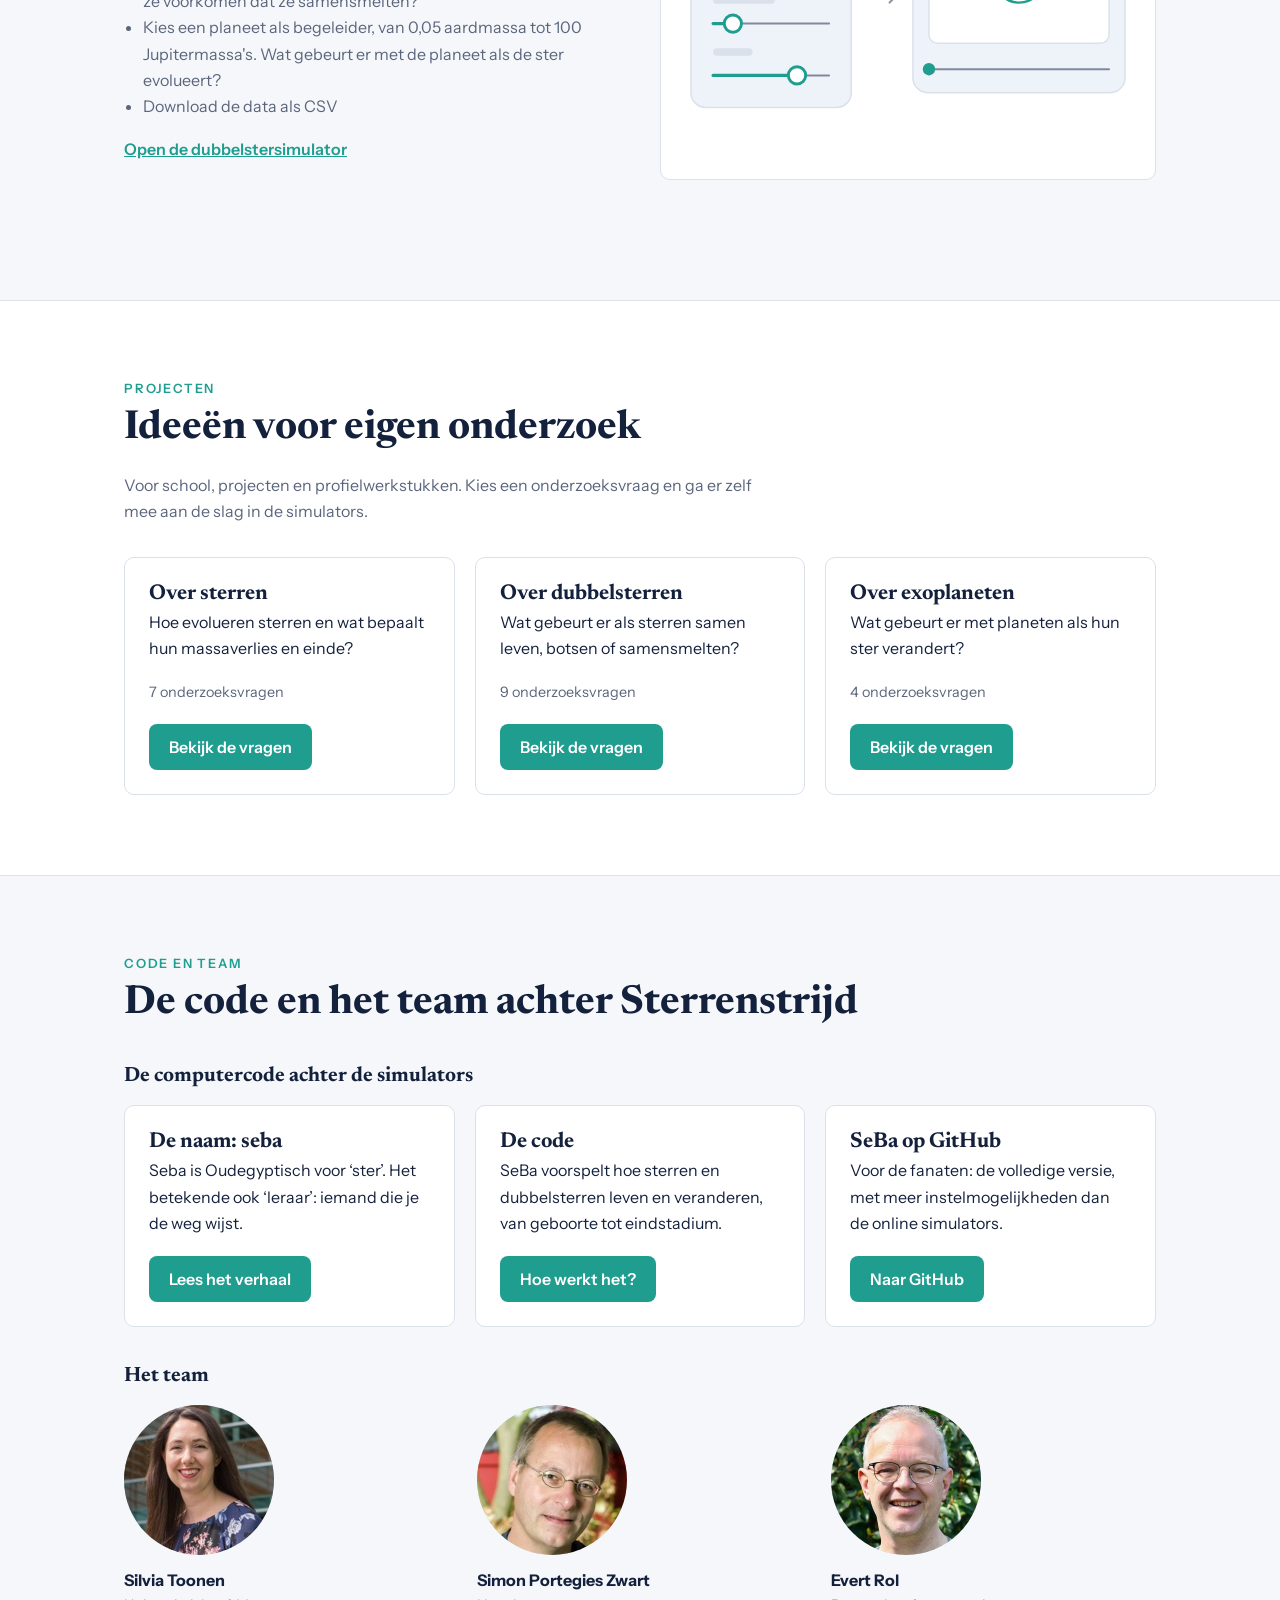
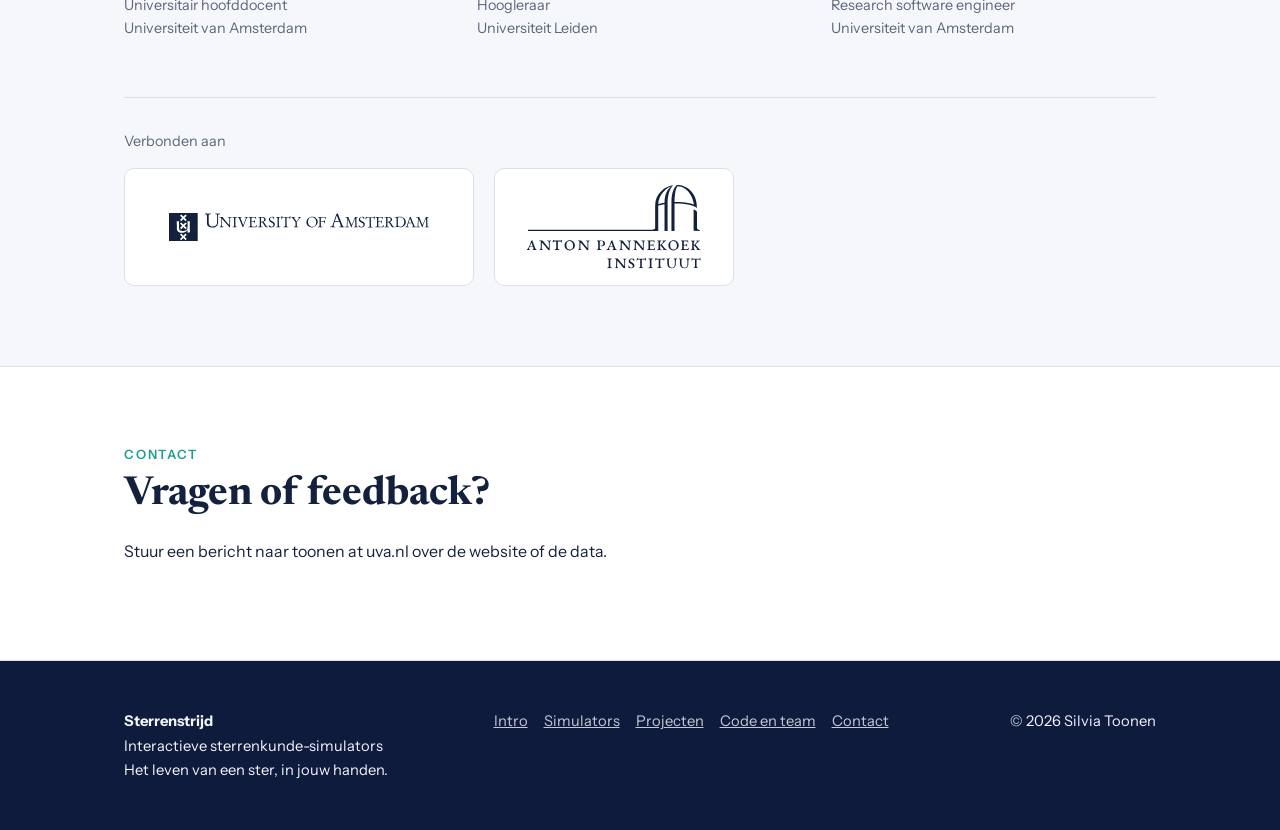
==== commit 258d336a: "spanish version & updated executables" ====
--- a/index.html
+++ b/index.html
@@ -137,7 +137,7 @@
 @media (prefers-reduced-motion:reduce){html{scroll-behavior:auto}}
 </style>
     <!-- anonymous visitor counts (GoatCounter, no cookies); see track.js -->
-    <script src="track.js?v=1"></script>
+    <script src="track.js?v=2"></script>
     <script data-goatcounter="https://sebaweb.goatcounter.com/count" data-goatcounter-settings='{"no_onload": true}'
             async src="//gc.zgo.at/count.js" onload="gcReady()"></script>
 </head>
@@ -145,17 +145,38 @@
 
 <nav>
   <div class="wrap">
-    <a class="brand" href="#top"><span class="brand-name"><span data-l="nl">Sterrenstrijd</span><span data-l="en" hidden>Star Workshop</span></span><span class="brand-sub"><span data-l="nl">Interactieve sterrenkunde-simulators</span><span data-l="en" hidden>Interactive astronomy simulators</span></span></a>
+    <a class="brand" href="#top"><span class="brand-name"><span data-l="nl">Sterrenstrijd</span><span data-l="en" hidden>Star Workshop</span><span data-l="es" hidden>Taller de Estrellas</span></span><span class="brand-sub"><span data-l="nl">Interactieve sterrenkunde-simulators</span><span data-l="en" hidden>Interactive astronomy simulators</span><span data-l="es" hidden>Simuladores interactivos de astronomía</span></span></a>
     <ul>
-      <li><a href="#about"><span data-l="nl">Intro</span><span data-l="en" hidden>About</span></a></li>
-      <li><a href="#overview"><span data-l="nl">Ontdek</span><span data-l="en" hidden>Explore</span></a></li>
-      <li><a href="#tools"><span data-l="nl">Simulators</span><span data-l="en" hidden>Tools</span></a></li>
-      <li><a href="#projects"><span data-l="nl">Projecten</span><span data-l="en" hidden>Projects</span></a></li>
+      <li><a href="#about"><span data-l="nl">Intro</span><span data-l="en" hidden>About</span><span data-l="es" hidden>Introducción</span></a></li>
+      <li><a href="#overview"><span data-l="nl">Ontdek</span><span data-l="en" hidden>Explore</span><span data-l="es" hidden>Explora</span></a></li>
+      <li><a href="#tools"><span data-l="nl">Simulators</span><span data-l="en" hidden>Tools</span><span data-l="es" hidden>Simuladores</span></a></li>
+      <li><a href="#projects"><span data-l="nl">Projecten</span><span data-l="en" hidden>Projects</span><span data-l="es" hidden>Proyectos</span></a></li>
     </ul>
     <div class="lang" role="group" aria-label="Language">
       <button type="button" data-lang="nl" aria-pressed="true">NL</button>
       <button type="button" data-lang="en" aria-pressed="false">EN</button>
+      <button type="button" data-lang="es" aria-pressed="false">ES</button>
     </div>
+      <script>
+        // Order of the language buttons, fixed per "version" of the site: whoever arrives via the English
+        // address (forwarded with ?lang=en) sees EN first, via the Spanish address ?lang=es ES first,
+        // otherwise NL first. The order is remembered, so it stays the same on every page and visit,
+        // and it does not change when someone clicks another language.
+        (function () {
+          var orders = { nl: ["nl", "en", "es"], en: ["en", "es", "nl"], es: ["es", "en", "nl"] };
+          var asked = new URLSearchParams(location.search).get("lang"), order = null;
+          try {
+            if (orders[asked]) localStorage.setItem("langOrder", asked);
+            order = localStorage.getItem("langOrder");
+          } catch (e) {}
+          if (!orders[order]) order = /(^|\.)starworkshop\.org$/.test(location.hostname) ? "en" : "nl";
+          var box = document.currentScript.previousElementSibling;
+          orders[order].forEach(function (l) {
+            var b = box.querySelector('[data-lang="' + l + '"]');
+            if (b) box.appendChild(b);
+          });
+        })();
+      </script>
   </div>
 </nav>
 
@@ -219,15 +240,15 @@
   <circle cx="780" cy="93" r="4.5" fill="url(#ha-pl2)"/>
 </svg>
   <div class="wrap">
-    <h1><span data-l="nl">Sterrenstrijd</span><span data-l="en" hidden>Star Workshop</span></h1>
-    <p class="lead"><span data-l="nl">Het leven van een ster, in jouw handen.</span><span data-l="en" hidden>A star's life, in the palm of your hand.</span></p>
-    <p class="sub2"><span data-l="nl">Speel met sterren, planeten en zwarte gaten, in een paar klikken</span><span data-l="en" hidden>Play with stars, planets and black holes. A few clicks is all it takes.</span></p>
-    <a class="btn" href="#tools"><span data-l="nl">Start de simulators</span><span data-l="en" hidden>Launch the simulators</span></a>
+    <h1><span data-l="nl">Sterrenstrijd</span><span data-l="en" hidden>Star Workshop</span><span data-l="es" hidden>Taller de Estrellas</span></h1>
+    <p class="lead"><span data-l="nl">Het leven van een ster, in jouw handen.</span><span data-l="en" hidden>A star's life, in the palm of your hand.</span><span data-l="es" hidden>La vida de una estrella, en tus manos.</span></p>
+    <p class="sub2"><span data-l="nl">Speel met sterren, planeten en zwarte gaten, in een paar klikken</span><span data-l="en" hidden>Play with stars, planets and black holes. A few clicks is all it takes.</span><span data-l="es" hidden>Juega con estrellas, planetas y agujeros negros. Bastan unos pocos clics.</span></p>
+    <a class="btn" href="#tools"><span data-l="nl">Start de simulators</span><span data-l="en" hidden>Launch the simulators</span><span data-l="es" hidden>Abre los simuladores</span></a>
     <div class="stats">
-      <div><b>10<sup>18</sup>×</b><span data-l="nl">Sneller dan een echte ster</span><span data-l="en" hidden>Faster than a real star</span></div>
-      <div><b>3</b><span data-l="nl">Categorieën</span><span data-l="en" hidden>Categories</span></div>
-      <div><b>2</b><span data-l="nl">Interactieve simulators</span><span data-l="en" hidden>Interactive tools</span></div>
-      <div><b>2</b><span data-l="nl">Talen</span><span data-l="en" hidden>Languages</span></div>
+      <div><b>10<sup>18</sup>×</b><span data-l="nl">Sneller dan een echte ster</span><span data-l="en" hidden>Faster than a real star</span><span data-l="es" hidden>Más rápido que una estrella de verdad</span></div>
+      <div><b>3</b><span data-l="nl">Categorieën</span><span data-l="en" hidden>Categories</span><span data-l="es" hidden>Categorías</span></div>
+      <div><b>2</b><span data-l="nl">Interactieve simulators</span><span data-l="en" hidden>Interactive tools</span><span data-l="es" hidden>Simuladores interactivos</span></div>
+      <div><b>3</b><span data-l="nl">Talen</span><span data-l="en" hidden>Languages</span><span data-l="es" hidden>Idiomas</span></div>
     </div>
   </div>
 </header>
@@ -235,9 +256,9 @@
 <section id="about">
   <div class="wrap about">
     <div>
-      <p class="kicker"><span data-l="nl">Intro</span><span data-l="en" hidden>About</span></p>
+      <p class="kicker"><span data-l="nl">Intro</span><span data-l="en" hidden>About</span><span data-l="es" hidden>Introducción</span></p>
     <h2 data-l="nl">Jouw universum, jouw experiment</h2>
-      <h2 data-l="en" hidden>Your universe, in your hands</h2>
+      <h2 data-l="en" hidden>Your universe, in your hands</h2><h2 data-l="es" hidden>Tu universo, tu experimento</h2>
       <div lang="nl" data-l="nl">
       <p>Dit is de plek waar jij het universum in je eigen handen krijgt. Hier draait alles om sterren, planeten en zwarte gaten, maar dan op een manier waarop je zelf kunt ontdekken, uitproberen én spelen. In deze interactive simulator stap je in de rol van een astronoom en ontdek je wat er gebeurt wanneer sterren ontstaan, evolueren en elkaar beïnvloeden. Sterrenstrijd laat je experimenteren met processen die in het echte universum miljoenen jaren duren. Door zelf te spelen met de eigenschappen van sterren ontdek je hoe complex en fascinerend sterren en dubbelsterren kunnen zijn.</p>
       <p><b>Start de Sterrenstrijd en duik het universum in!</b></p>
@@ -245,116 +266,119 @@
       <div lang="en" data-l="en" hidden>
       <p>This is the place where you get to put the universe in your own hands. Here, everything revolves around stars, planets, and black holes, but in a way that lets you discover, experiment, and play for yourself. In this interactive simulator, you step into the role of an astronomer and explore what happens when stars are born, evolve, and influence each other. Star Workshop lets you experiment with processes that, in the real universe, take millions of years. By playing with the properties of stars yourself, you discover just how complex and fascinating single and binary stars can be.</p>
       <p><b>Start the Star Workshop and dive into the cosmos!</b></p>
+      </div><div lang="es" data-l="es" hidden>
+      <p>Este es el lugar donde el universo está en tus manos. Aquí todo gira en torno a estrellas, planetas y agujeros negros, pero de una forma en la que tú mismo puedes descubrir, experimentar y jugar. En este simulador interactivo te pones en el papel de un astrónomo y exploras qué ocurre cuando las estrellas nacen, evolucionan y se influyen entre sí. Con el Taller de Estrellas puedes experimentar con procesos que en el universo real tardan millones de años. Jugando tú mismo con las propiedades de las estrellas descubres lo complejas y fascinantes que pueden ser las estrellas individuales y las estrellas binarias.</p>
+      <p><b>¡Empieza el Taller de Estrellas y sumérgete en el cosmos!</b></p>
       </div>
     </div>
     <figure>
       <div class="pic big"><canvas class="intro-movie" data-mode="story" role="img"></canvas></div>
-      <figcaption data-l="nl">Een greep uit je universum, en dan het leven van sterren en hun planeten, in 47 seconden.</figcaption><figcaption data-l="en" hidden>A glimpse of your universe, and then the lives of stars and their planets, in 47 seconds.</figcaption>
+      <figcaption data-l="nl">Een greep uit je universum, en dan het leven van sterren en hun planeten, in 47 seconden.</figcaption><figcaption data-l="en" hidden>A glimpse of your universe, and then the lives of stars and their planets, in 47 seconds.</figcaption><figcaption data-l="es" hidden>Un vistazo a tu universo y, después, la vida de las estrellas y sus planetas, en 47 segundos.</figcaption>
     </figure>
   </div>
 </section>
 
 <section id="overview" class="alt">
   <div class="wrap">
-    <p class="kicker"><span data-l="nl">Ontdek</span><span data-l="en" hidden>Explore</span></p>
+    <p class="kicker"><span data-l="nl">Ontdek</span><span data-l="en" hidden>Explore</span><span data-l="es" hidden>Explora</span></p>
     <h2 data-l="nl">Waarmee je kunt spelen</h2>
-    <h2 data-l="en" hidden>What you can play with</h2>
+    <h2 data-l="en" hidden>What you can play with</h2><h2 data-l="es" hidden>Con qué puedes jugar</h2>
     <p class="sub" data-l="nl">Drie categorieën om te ontdekken: enkele sterren, dubbelsterren en de planeten die er omheen draaien.</p>
-    <p class="sub" data-l="en" hidden>Three categories to explore: single stars, binary stars and the planets that orbit them.</p>
+    <p class="sub" data-l="en" hidden>Three categories to explore: single stars, binary stars and the planets that orbit them.</p><p class="sub" data-l="es" hidden>Tres categorías para explorar: estrellas individuales, estrellas binarias y los planetas que giran a su alrededor.</p>
     <div class="grid">
       <div class="card cat">
         <h3 data-l="nl">Enkele sterren</h3>
-        <h3 data-l="en" hidden>Single stars</h3>
+        <h3 data-l="en" hidden>Single stars</h3><h3 data-l="es" hidden>Estrellas individuales</h3>
         <p data-l="nl">Een ster die er alleen voor staat, zoals onze zon. Haar massa bepaalt grotendeels hoe lang ze leeft, hoe groot ze opzwelt en hoe ze eindigt: als witte dwerg, neutronenster of zwart gat.</p>
-        <p data-l="en" hidden>A star on its own, like our Sun. Its mass largely decides how long it lives, how big it swells up and how it ends: as a white dwarf, neutron star or black hole.</p>
+        <p data-l="en" hidden>A star on its own, like our Sun. Its mass largely decides how long it lives, how big it swells up and how it ends: as a white dwarf, neutron star or black hole.</p><p data-l="es" hidden>Una estrella sola, como nuestro Sol. Su masa decide en gran parte cuánto vive, cuánto se hincha y cómo termina: como enana blanca, estrella de neutrones o agujero negro.</p>
         <div class="pic movie"><svg viewBox="0 0 200 120" role="img" aria-label="A single star, in the style of the movies" xmlns="http://www.w3.org/2000/svg"><defs><radialGradient id="m1y" cx="42%" cy="40%" r="70%"><stop offset="0" stop-color="#fff3cc"/><stop offset=".6" stop-color="#f6c66a"/><stop offset="1" stop-color="#d98a2c"/></radialGradient><radialGradient id="m1yh" cx="50%" cy="50%" r="50%"><stop offset=".35" stop-color="#f6c66a" stop-opacity="0.5"/><stop offset="1" stop-color="#f6c66a" stop-opacity="0"/></radialGradient><radialGradient id="m1o" cx="42%" cy="40%" r="70%"><stop offset="0" stop-color="#ffd9a0"/><stop offset=".6" stop-color="#f0914f"/><stop offset="1" stop-color="#b8502a"/></radialGradient><radialGradient id="m1oh" cx="50%" cy="50%" r="50%"><stop offset=".35" stop-color="#f0914f" stop-opacity="0.5"/><stop offset="1" stop-color="#f0914f" stop-opacity="0"/></radialGradient><radialGradient id="m1limb" cx="50%" cy="50%" r="50%"><stop offset=".6" stop-color="#000" stop-opacity="0"/><stop offset="1" stop-color="#1a0a00" stop-opacity=".55"/></radialGradient><radialGradient id="m1pl" cx="35%" cy="35%" r="70%"><stop offset="0" stop-color="#9fc4ff"/><stop offset=".7" stop-color="#4a78d0"/><stop offset="1" stop-color="#1d3470"/></radialGradient><radialGradient id="m1plh" cx="50%" cy="50%" r="50%"><stop offset=".4" stop-color="#78aaff" stop-opacity=".4"/><stop offset="1" stop-color="#78aaff" stop-opacity="0"/></radialGradient><filter id="m1d0" x="0" y="0" width="100%" height="100%"><feTurbulence type="fractalNoise" baseFrequency="0.16" numOctaves="3" seed="3"/><feColorMatrix type="matrix" values="0 0 0 0 0.35  0 0 0 0 0.1  0 0 0 0 0.02  2.4 0 0 0 -1.05"/></filter><filter id="m1l0" x="0" y="0" width="100%" height="100%"><feTurbulence type="fractalNoise" baseFrequency="0.3" numOctaves="3" seed="9"/><feColorMatrix type="matrix" values="0 0 0 0 1  0 0 0 0 .95  0 0 0 0 .75  0 -2.2 0 0 1.0"/></filter><filter id="m1d1" x="0" y="0" width="100%" height="100%"><feTurbulence type="fractalNoise" baseFrequency="0.22" numOctaves="3" seed="7"/><feColorMatrix type="matrix" values="0 0 0 0 0.35  0 0 0 0 0.1  0 0 0 0 0.02  2.4 0 0 0 -1.05"/></filter><filter id="m1l1" x="0" y="0" width="100%" height="100%"><feTurbulence type="fractalNoise" baseFrequency="0.4" numOctaves="3" seed="14"/><feColorMatrix type="matrix" values="0 0 0 0 1  0 0 0 0 .95  0 0 0 0 .75  0 -2.2 0 0 1.0"/></filter><filter id="m1d2" x="0" y="0" width="100%" height="100%"><feTurbulence type="fractalNoise" baseFrequency="0.2" numOctaves="3" seed="11"/><feColorMatrix type="matrix" values="0 0 0 0 0.35  0 0 0 0 0.1  0 0 0 0 0.02  2.4 0 0 0 -1.05"/></filter><filter id="m1l2" x="0" y="0" width="100%" height="100%"><feTurbulence type="fractalNoise" baseFrequency="0.36" numOctaves="3" seed="19"/><feColorMatrix type="matrix" values="0 0 0 0 1  0 0 0 0 .95  0 0 0 0 .75  0 -2.2 0 0 1.0"/></filter></defs><rect width="200" height="120" fill="#000"/><circle cx="124" cy="87" r="0.5" fill="#e8ecf5" opacity="0.77"><animate attributeName="opacity" values="0.77;0.23;0.77" dur="4.1s" begin="-0.7s" repeatCount="indefinite"/></circle><circle cx="14" cy="22" r="0.9" fill="#e8ecf5" opacity="0.58"><animate attributeName="opacity" values="0.58;0.18;0.58" dur="3.0s" begin="-1.6s" repeatCount="indefinite"/></circle><circle cx="114" cy="5" r="0.7" fill="#e8ecf5" opacity="0.55"><animate attributeName="opacity" values="0.55;0.17;0.55" dur="2.9s" begin="-2.6s" repeatCount="indefinite"/></circle><circle cx="79" cy="89" r="0.5" fill="#e8ecf5" opacity="0.42"><animate attributeName="opacity" values="0.42;0.13;0.42" dur="3.7s" begin="-0.4s" repeatCount="indefinite"/></circle><circle cx="4" cy="102" r="0.7" fill="#e8ecf5" opacity="0.74"/><circle cx="188" cy="23" r="0.7" fill="#e8ecf5" opacity="0.49"/><circle cx="189" cy="64" r="0.7" fill="#e8ecf5" opacity="0.44"/><circle cx="190" cy="26" r="1.1" fill="#e8ecf5" opacity="0.50"/><circle cx="73" cy="23" r="0.7" fill="#e8ecf5" opacity="0.48"/><circle cx="68" cy="96" r="0.5" fill="#e8ecf5" opacity="0.65"/><circle cx="140" cy="11" r="0.9" fill="#e8ecf5" opacity="0.76"/><circle cx="96" cy="39" r="1.1" fill="#e8ecf5" opacity="0.59"/><circle cx="38" cy="33" r="0.5" fill="#e8ecf5" opacity="0.82"/><circle cx="73" cy="49" r="1.1" fill="#e8ecf5" opacity="0.53"/><circle cx="115" cy="5" r="0.5" fill="#e8ecf5" opacity="0.70"/><circle cx="124" cy="111" r="0.5" fill="#e8ecf5" opacity="0.73"/><circle cx="182" cy="110" r="0.9" fill="#e8ecf5" opacity="0.61"/><circle cx="175" cy="32" r="1.1" fill="#e8ecf5" opacity="0.40"/><circle cx="148" cy="93" r="0.9" fill="#e8ecf5" opacity="0.37"/><circle cx="186" cy="14" r="0.9" fill="#e8ecf5" opacity="0.61"/><circle cx="74" cy="21" r="0.9" fill="#e8ecf5" opacity="0.81"/><circle cx="109" cy="39" r="0.9" fill="#e8ecf5" opacity="0.50"/><g transform="translate(100 60)"><circle r="34" fill="url(#m1yh)"><animate attributeName="r" values="32;37;33;36;32" dur="4.2s" repeatCount="indefinite"/><animate attributeName="opacity" values=".85;1;.8;1;.85" dur="2.7s" repeatCount="indefinite"/></circle><g clip-path="url(#m1c0)"><clipPath id="m1c0"><circle r="14"/></clipPath><circle r="14" fill="url(#m1y)"/><rect x="-14" y="-14" width="28" height="28" filter="url(#m1d0)"/><rect x="-14" y="-14" width="28" height="28" filter="url(#m1l0)"><animate attributeName="opacity" values="1;.55;.9;.6;1" dur="2.3s" repeatCount="indefinite"/></rect><rect x="-14" y="-14" width="28" height="28" filter="url(#m1l1)" opacity="0"><animate attributeName="opacity" values="0;.6;.1;.5;0" dur="3.1s" repeatCount="indefinite"/></rect><circle r="14" fill="url(#m1limb)"/><circle r="14" fill="#fff6dc" opacity="0"><animate attributeName="opacity" values="0;.12;0;.08;0" dur="2.9s" repeatCount="indefinite"/></circle></g></g></svg></div>
-        <p class="do" data-l="nl">Bouw je eigen ster en zie hoe ze opzwelt, massa verliest en verandert. Test ‘wat als?’-scenario’s: wat als de ster twee keer zo zwaar was?</p><p class="do" data-l="en" hidden>Build your own star and see how it swells up, loses mass and changes. Test ‘what if?’ scenarios: what if the star was twice as massive?</p>
-        <button type="button" class="open" data-open="dlg-single"><span data-l="nl">Lees meer</span><span data-l="en" hidden>Read more</span></button>
+        <p class="do" data-l="nl">Bouw je eigen ster en zie hoe ze opzwelt, massa verliest en verandert. Test ‘wat als?’-scenario’s: wat als de ster twee keer zo zwaar was?</p><p class="do" data-l="en" hidden>Build your own star and see how it swells up, loses mass and changes. Test ‘what if?’ scenarios: what if the star was twice as massive?</p><p class="do" data-l="es" hidden>Construye tu propia estrella y mira cómo se hincha, pierde masa y cambia. Prueba escenarios ‘¿y si…?’: ¿y si la estrella tuviera el doble de masa?</p>
+        <button type="button" class="open" data-open="dlg-single"><span data-l="nl">Lees meer</span><span data-l="en" hidden>Read more</span><span data-l="es" hidden>Leer más</span></button>
       </div>
       <div class="card cat">
         <h3 data-l="nl">Dubbelsterren</h3>
-        <h3 data-l="en" hidden>Binary stars</h3>
+        <h3 data-l="en" hidden>Binary stars</h3><h3 data-l="es" hidden>Estrellas binarias</h3>
         <p data-l="nl">Twee sterren die om elkaar heen draaien. Hun afstand en de excentriciteit van de baan (hoe rond of uitgerekt die is) bepalen hoe ze elkaar beïnvloeden, van massa uitwisselen tot elkaar raken.</p>
-        <p data-l="en" hidden>Two stars orbiting each other. Their distance and the eccentricity of the orbit (how round or stretched out it is) decide how they influence each other, from exchanging mass to touching.</p>
+        <p data-l="en" hidden>Two stars orbiting each other. Their distance and the eccentricity of the orbit (how round or stretched out it is) decide how they influence each other, from exchanging mass to touching.</p><p data-l="es" hidden>Dos estrellas que giran una alrededor de la otra. Su distancia y la excentricidad de la órbita (lo redonda o alargada que es) deciden cómo se influyen, desde intercambiar masa hasta tocarse.</p>
         <div class="pic movie"><svg viewBox="0 0 200 120" role="img" aria-label="Two stars orbiting each other, in the style of the movies" xmlns="http://www.w3.org/2000/svg"><defs><radialGradient id="m2y" cx="42%" cy="40%" r="70%"><stop offset="0" stop-color="#fff3cc"/><stop offset=".6" stop-color="#f6c66a"/><stop offset="1" stop-color="#d98a2c"/></radialGradient><radialGradient id="m2yh" cx="50%" cy="50%" r="50%"><stop offset=".35" stop-color="#f6c66a" stop-opacity="0.5"/><stop offset="1" stop-color="#f6c66a" stop-opacity="0"/></radialGradient><radialGradient id="m2o" cx="42%" cy="40%" r="70%"><stop offset="0" stop-color="#ffd9a0"/><stop offset=".6" stop-color="#f0914f"/><stop offset="1" stop-color="#b8502a"/></radialGradient><radialGradient id="m2oh" cx="50%" cy="50%" r="50%"><stop offset=".35" stop-color="#f0914f" stop-opacity="0.5"/><stop offset="1" stop-color="#f0914f" stop-opacity="0"/></radialGradient><radialGradient id="m2limb" cx="50%" cy="50%" r="50%"><stop offset=".6" stop-color="#000" stop-opacity="0"/><stop offset="1" stop-color="#1a0a00" stop-opacity=".55"/></radialGradient><radialGradient id="m2pl" cx="35%" cy="35%" r="70%"><stop offset="0" stop-color="#9fc4ff"/><stop offset=".7" stop-color="#4a78d0"/><stop offset="1" stop-color="#1d3470"/></radialGradient><radialGradient id="m2plh" cx="50%" cy="50%" r="50%"><stop offset=".4" stop-color="#78aaff" stop-opacity=".4"/><stop offset="1" stop-color="#78aaff" stop-opacity="0"/></radialGradient><filter id="m2d0" x="0" y="0" width="100%" height="100%"><feTurbulence type="fractalNoise" baseFrequency="0.16" numOctaves="3" seed="3"/><feColorMatrix type="matrix" values="0 0 0 0 0.35  0 0 0 0 0.1  0 0 0 0 0.02  2.4 0 0 0 -1.05"/></filter><filter id="m2l0" x="0" y="0" width="100%" height="100%"><feTurbulence type="fractalNoise" baseFrequency="0.3" numOctaves="3" seed="9"/><feColorMatrix type="matrix" values="0 0 0 0 1  0 0 0 0 .95  0 0 0 0 .75  0 -2.2 0 0 1.0"/></filter><filter id="m2d1" x="0" y="0" width="100%" height="100%"><feTurbulence type="fractalNoise" baseFrequency="0.22" numOctaves="3" seed="7"/><feColorMatrix type="matrix" values="0 0 0 0 0.35  0 0 0 0 0.1  0 0 0 0 0.02  2.4 0 0 0 -1.05"/></filter><filter id="m2l1" x="0" y="0" width="100%" height="100%"><feTurbulence type="fractalNoise" baseFrequency="0.4" numOctaves="3" seed="14"/><feColorMatrix type="matrix" values="0 0 0 0 1  0 0 0 0 .95  0 0 0 0 .75  0 -2.2 0 0 1.0"/></filter><filter id="m2d2" x="0" y="0" width="100%" height="100%"><feTurbulence type="fractalNoise" baseFrequency="0.2" numOctaves="3" seed="11"/><feColorMatrix type="matrix" values="0 0 0 0 0.35  0 0 0 0 0.1  0 0 0 0 0.02  2.4 0 0 0 -1.05"/></filter><filter id="m2l2" x="0" y="0" width="100%" height="100%"><feTurbulence type="fractalNoise" baseFrequency="0.36" numOctaves="3" seed="19"/><feColorMatrix type="matrix" values="0 0 0 0 1  0 0 0 0 .95  0 0 0 0 .75  0 -2.2 0 0 1.0"/></filter></defs><rect width="200" height="120" fill="#000"/><circle cx="157" cy="74" r="0.9" fill="#e8ecf5" opacity="0.85"><animate attributeName="opacity" values="0.85;0.25;0.85" dur="2.8s" begin="-0.1s" repeatCount="indefinite"/></circle><circle cx="193" cy="64" r="1.1" fill="#e8ecf5" opacity="0.37"><animate attributeName="opacity" values="0.37;0.11;0.37" dur="4.0s" begin="-1.0s" repeatCount="indefinite"/></circle><circle cx="52" cy="77" r="0.7" fill="#e8ecf5" opacity="0.38"><animate attributeName="opacity" values="0.38;0.11;0.38" dur="4.3s" begin="-0.1s" repeatCount="indefinite"/></circle><circle cx="99" cy="98" r="0.7" fill="#e8ecf5" opacity="0.84"><animate attributeName="opacity" values="0.84;0.25;0.84" dur="3.6s" begin="-0.4s" repeatCount="indefinite"/></circle><circle cx="176" cy="50" r="0.7" fill="#e8ecf5" opacity="0.57"/><circle cx="33" cy="99" r="0.9" fill="#e8ecf5" opacity="0.42"/><circle cx="181" cy="73" r="0.7" fill="#e8ecf5" opacity="0.84"/><circle cx="91" cy="59" r="0.9" fill="#e8ecf5" opacity="0.59"/><circle cx="60" cy="49" r="0.7" fill="#e8ecf5" opacity="0.41"/><circle cx="162" cy="64" r="0.7" fill="#e8ecf5" opacity="0.66"/><circle cx="100" cy="42" r="0.5" fill="#e8ecf5" opacity="0.60"/><circle cx="103" cy="65" r="0.9" fill="#e8ecf5" opacity="0.38"/><circle cx="157" cy="44" r="0.5" fill="#e8ecf5" opacity="0.73"/><circle cx="74" cy="83" r="0.9" fill="#e8ecf5" opacity="0.77"/><circle cx="55" cy="114" r="0.9" fill="#e8ecf5" opacity="0.83"/><circle cx="69" cy="24" r="0.5" fill="#e8ecf5" opacity="0.59"/><circle cx="153" cy="41" r="0.9" fill="#e8ecf5" opacity="0.58"/><circle cx="161" cy="77" r="0.9" fill="#e8ecf5" opacity="0.52"/><circle cx="128" cy="87" r="1.1" fill="#e8ecf5" opacity="0.53"/><circle cx="166" cy="101" r="1.1" fill="#e8ecf5" opacity="0.84"/><circle cx="188" cy="62" r="0.7" fill="#e8ecf5" opacity="0.45"/><circle cx="74" cy="100" r="0.9" fill="#e8ecf5" opacity="0.70"/><ellipse cx="100" cy="60" rx="34" ry="13" fill="none" stroke="#fff" stroke-opacity=".3" stroke-dasharray="3 4"/><ellipse cx="100" cy="60" rx="68" ry="26" fill="none" stroke="#fff" stroke-opacity=".3" stroke-dasharray="3 4"/><circle cx="100" cy="60" r="1.8" fill="#fff" opacity=".6"/><g><animateMotion dur="8s" repeatCount="indefinite" path="M134,60 A34,13 0 1,1 66,60 A34,13 0 1,1 134,60Z"/><circle r="34" fill="url(#m2yh)"/><g clip-path="url(#m2c1)"><clipPath id="m2c1"><circle r="14"/></clipPath><circle r="14" fill="url(#m2y)"/><rect x="-14" y="-14" width="28" height="28" filter="url(#m2d1)"/><rect x="-14" y="-14" width="28" height="28" filter="url(#m2l1)"/><circle r="14" fill="url(#m2limb)"/></g></g><g><animateMotion dur="8s" begin="-4s" repeatCount="indefinite" path="M168,60 A68,26 0 1,1 32,60 A68,26 0 1,1 168,60Z"/><circle r="23" fill="url(#m2oh)"/><g clip-path="url(#m2c2)"><clipPath id="m2c2"><circle r="9.5"/></clipPath><circle r="9.5" fill="url(#m2o)"/><rect x="-9.5" y="-9.5" width="19.0" height="19.0" filter="url(#m2d2)"/><rect x="-9.5" y="-9.5" width="19.0" height="19.0" filter="url(#m2l2)"/><circle r="9.5" fill="url(#m2limb)"/></g></g></svg></div>
-        <p class="do" data-l="nl">Laat twee sterren om elkaar heen draaien en verander hun afstand en baan. Zie wat er gebeurt als ze te dicht bij elkaar komen: kan de ene ster de andere raken?</p><p class="do" data-l="en" hidden>Put two stars in orbit around each other and change their distance and orbit. See what happens when they get too close: can one star touch the other?</p>
-        <button type="button" class="open" data-open="dlg-binary-info"><span data-l="nl">Lees meer</span><span data-l="en" hidden>Read more</span></button>
+        <p class="do" data-l="nl">Laat twee sterren om elkaar heen draaien en verander hun afstand en baan. Zie wat er gebeurt als ze te dicht bij elkaar komen: kan de ene ster de andere raken?</p><p class="do" data-l="en" hidden>Put two stars in orbit around each other and change their distance and orbit. See what happens when they get too close: can one star touch the other?</p><p class="do" data-l="es" hidden>Pon dos estrellas en órbita una alrededor de la otra y cambia su distancia y su órbita. Mira qué pasa cuando se acercan demasiado: ¿puede una estrella tocar a la otra?</p>
+        <button type="button" class="open" data-open="dlg-binary-info"><span data-l="nl">Lees meer</span><span data-l="en" hidden>Read more</span><span data-l="es" hidden>Leer más</span></button>
       </div>
       <div class="card cat">
         <h3 data-l="nl">Planeten rond sterren</h3>
-        <h3 data-l="en" hidden>Planets around stars</h3>
+        <h3 data-l="en" hidden>Planets around stars</h3><h3 data-l="es" hidden>Planetas alrededor de estrellas</h3>
         <p data-l="nl">Planeten zoals de aarde die om een ster draaien. Ze maken zelf geen licht, maar weerkaatsen het licht van hun ster. Als die ster opzwelt tot een reus, kan ze haar planeten opslokken.</p>
-        <p data-l="en" hidden>Planets like Earth that orbit a star. They make no light of their own, but reflect the light of their star. When that star swells up into a giant, it can engulf its planets.</p>
+        <p data-l="en" hidden>Planets like Earth that orbit a star. They make no light of their own, but reflect the light of their star. When that star swells up into a giant, it can engulf its planets.</p><p data-l="es" hidden>Planetas como la Tierra que giran alrededor de una estrella. No producen luz propia, sino que reflejan la luz de su estrella. Cuando esa estrella se hincha hasta convertirse en gigante, puede engullir a sus planetas.</p>
         <div class="pic movie"><svg viewBox="0 0 200 120" role="img" aria-label="Planets orbiting a star, in the style of the movies" xmlns="http://www.w3.org/2000/svg"><defs><radialGradient id="m3y" cx="42%" cy="40%" r="70%"><stop offset="0" stop-color="#fff3cc"/><stop offset=".6" stop-color="#f6c66a"/><stop offset="1" stop-color="#d98a2c"/></radialGradient><radialGradient id="m3yh" cx="50%" cy="50%" r="50%"><stop offset=".35" stop-color="#f6c66a" stop-opacity="0.5"/><stop offset="1" stop-color="#f6c66a" stop-opacity="0"/></radialGradient><radialGradient id="m3o" cx="42%" cy="40%" r="70%"><stop offset="0" stop-color="#ffd9a0"/><stop offset=".6" stop-color="#f0914f"/><stop offset="1" stop-color="#b8502a"/></radialGradient><radialGradient id="m3oh" cx="50%" cy="50%" r="50%"><stop offset=".35" stop-color="#f0914f" stop-opacity="0.5"/><stop offset="1" stop-color="#f0914f" stop-opacity="0"/></radialGradient><radialGradient id="m3limb" cx="50%" cy="50%" r="50%"><stop offset=".6" stop-color="#000" stop-opacity="0"/><stop offset="1" stop-color="#1a0a00" stop-opacity=".55"/></radialGradient><radialGradient id="m3pl" cx="35%" cy="35%" r="70%"><stop offset="0" stop-color="#9fc4ff"/><stop offset=".7" stop-color="#4a78d0"/><stop offset="1" stop-color="#1d3470"/></radialGradient><radialGradient id="m3plh" cx="50%" cy="50%" r="50%"><stop offset=".4" stop-color="#78aaff" stop-opacity=".4"/><stop offset="1" stop-color="#78aaff" stop-opacity="0"/></radialGradient><filter id="m3d0" x="0" y="0" width="100%" height="100%"><feTurbulence type="fractalNoise" baseFrequency="0.16" numOctaves="3" seed="3"/><feColorMatrix type="matrix" values="0 0 0 0 0.35  0 0 0 0 0.1  0 0 0 0 0.02  2.4 0 0 0 -1.05"/></filter><filter id="m3l0" x="0" y="0" width="100%" height="100%"><feTurbulence type="fractalNoise" baseFrequency="0.3" numOctaves="3" seed="9"/><feColorMatrix type="matrix" values="0 0 0 0 1  0 0 0 0 .95  0 0 0 0 .75  0 -2.2 0 0 1.0"/></filter><filter id="m3d1" x="0" y="0" width="100%" height="100%"><feTurbulence type="fractalNoise" baseFrequency="0.22" numOctaves="3" seed="7"/><feColorMatrix type="matrix" values="0 0 0 0 0.35  0 0 0 0 0.1  0 0 0 0 0.02  2.4 0 0 0 -1.05"/></filter><filter id="m3l1" x="0" y="0" width="100%" height="100%"><feTurbulence type="fractalNoise" baseFrequency="0.4" numOctaves="3" seed="14"/><feColorMatrix type="matrix" values="0 0 0 0 1  0 0 0 0 .95  0 0 0 0 .75  0 -2.2 0 0 1.0"/></filter><filter id="m3d2" x="0" y="0" width="100%" height="100%"><feTurbulence type="fractalNoise" baseFrequency="0.2" numOctaves="3" seed="11"/><feColorMatrix type="matrix" values="0 0 0 0 0.35  0 0 0 0 0.1  0 0 0 0 0.02  2.4 0 0 0 -1.05"/></filter><filter id="m3l2" x="0" y="0" width="100%" height="100%"><feTurbulence type="fractalNoise" baseFrequency="0.36" numOctaves="3" seed="19"/><feColorMatrix type="matrix" values="0 0 0 0 1  0 0 0 0 .95  0 0 0 0 .75  0 -2.2 0 0 1.0"/></filter><pattern id="m3landP" patternUnits="userSpaceOnUse" x="-12" y="-6" width="24" height="12"><rect width="24" height="12" filter="url(#m3land)"/><animateTransform attributeName="patternTransform" type="translate" from="0 0" to="24 0" dur="9s" repeatCount="indefinite"/></pattern><filter id="m3land" x="0" y="0" width="100%" height="100%"><feTurbulence type="fractalNoise" baseFrequency="0.32" numOctaves="3" seed="5" stitchTiles="stitch"/><feColorMatrix type="matrix" values="0 .9 0 0 -.06  0 .55 0 0 .24  0 .3 0 0 .04  7 0 0 0 -3.55"/></filter><pattern id="m3cloudP" patternUnits="userSpaceOnUse" x="-15" y="-6" width="30" height="12"><rect width="30" height="12" filter="url(#m3cloud)"/><animateTransform attributeName="patternTransform" type="translate" from="0 0" to="30 0" dur="6s" repeatCount="indefinite"/></pattern><filter id="m3cloud" x="0" y="0" width="100%" height="100%"><feTurbulence type="fractalNoise" baseFrequency="0.2 0.75" numOctaves="3" seed="21" stitchTiles="stitch"/><feColorMatrix type="matrix" values="0 0 0 0 1  0 0 0 0 1  0 0 0 0 1  4.5 0 0 0 -2.25"/></filter><radialGradient id="m3sea" cx="40%" cy="40%" r="65%"><stop offset="0" stop-color="#9cd0ff"/><stop offset=".55" stop-color="#3b7fd4"/><stop offset="1" stop-color="#173a7e"/></radialGradient><radialGradient id="m3ath" cx="50%" cy="50%" r="50%"><stop offset=".45" stop-color="#7fb6ff" stop-opacity=".5"/><stop offset="1" stop-color="#7fb6ff" stop-opacity="0"/></radialGradient><linearGradient id="m3night" x1="0" y1="0" x2="0" y2="1"><stop offset="0" stop-color="#020615" stop-opacity=".85"/><stop offset=".42" stop-color="#020615" stop-opacity=".45"/><stop offset=".62" stop-color="#020615" stop-opacity="0"/></linearGradient><radialGradient id="m3rim" cx="50%" cy="50%" r="50%"><stop offset=".7" stop-color="#cfe6ff" stop-opacity="0"/><stop offset=".92" stop-color="#cfe6ff" stop-opacity=".25"/><stop offset="1" stop-color="#cfe6ff" stop-opacity=".55"/></radialGradient><linearGradient id="m3bands" x1="0" y1="0" x2="0" y2="1"><stop offset="0" stop-color="#e8cfa2"/><stop offset=".14" stop-color="#c98e58"/><stop offset=".24" stop-color="#f3e3c3"/><stop offset=".36" stop-color="#b8713f"/><stop offset=".45" stop-color="#ead2a4"/><stop offset=".52" stop-color="#f7ecd4"/><stop offset=".62" stop-color="#c4834f"/><stop offset=".72" stop-color="#ecd6ad"/><stop offset=".84" stop-color="#a9683f"/><stop offset="1" stop-color="#dcbf90"/></linearGradient><filter id="m3wave" x="0" y="0" width="100%" height="100%"><feTurbulence type="fractalNoise" baseFrequency="0.12 0.9" numOctaves="2" seed="4" result="n"/><feDisplacementMap in="SourceGraphic" in2="n" scale="2.4" xChannelSelector="R" yChannelSelector="G"/></filter><radialGradient id="m3gl" cx="50%" cy="50%" r="50%"><stop offset=".6" stop-color="#000" stop-opacity="0"/><stop offset="1" stop-color="#1a0a00" stop-opacity=".5"/></radialGradient><radialGradient id="m3gh" cx="50%" cy="50%" r="50%"><stop offset=".45" stop-color="#f2c98f" stop-opacity=".35"/><stop offset="1" stop-color="#f2c98f" stop-opacity="0"/></radialGradient><radialGradient id="m3spot" cx="50%" cy="50%" r="50%"><stop offset="0" stop-color="#b9452c"/><stop offset=".7" stop-color="#c9633f"/><stop offset="1" stop-color="#d98a5c" stop-opacity="0"/></radialGradient><clipPath id="m3ce"><circle r="5"/></clipPath><clipPath id="m3cg"><circle r="7"/></clipPath></defs><rect width="200" height="120" fill="#000"/><circle cx="142" cy="86" r="0.7" fill="#e8ecf5" opacity="0.66"><animate attributeName="opacity" values="0.66;0.20;0.66" dur="4.4s" begin="-1.5s" repeatCount="indefinite"/></circle><circle cx="184" cy="38" r="0.9" fill="#e8ecf5" opacity="0.71"><animate attributeName="opacity" values="0.71;0.21;0.71" dur="2.6s" begin="-0.5s" repeatCount="indefinite"/></circle><circle cx="89" cy="77" r="0.7" fill="#e8ecf5" opacity="0.73"><animate attributeName="opacity" values="0.73;0.22;0.73" dur="2.9s" begin="-2.2s" repeatCount="indefinite"/></circle><circle cx="193" cy="114" r="0.7" fill="#e8ecf5" opacity="0.38"><animate attributeName="opacity" values="0.38;0.11;0.38" dur="2.8s" begin="-1.0s" repeatCount="indefinite"/></circle><circle cx="39" cy="26" r="0.5" fill="#e8ecf5" opacity="0.56"/><circle cx="71" cy="78" r="0.5" fill="#e8ecf5" opacity="0.65"/><circle cx="50" cy="105" r="0.5" fill="#e8ecf5" opacity="0.53"/><circle cx="187" cy="100" r="0.5" fill="#e8ecf5" opacity="0.69"/><circle cx="109" cy="112" r="0.9" fill="#e8ecf5" opacity="0.40"/><circle cx="109" cy="42" r="0.9" fill="#e8ecf5" opacity="0.83"/><circle cx="161" cy="51" r="0.9" fill="#e8ecf5" opacity="0.58"/><circle cx="34" cy="47" r="1.1" fill="#e8ecf5" opacity="0.83"/><circle cx="190" cy="72" r="0.9" fill="#e8ecf5" opacity="0.76"/><circle cx="131" cy="47" r="0.9" fill="#e8ecf5" opacity="0.63"/><circle cx="122" cy="20" r="1.1" fill="#e8ecf5" opacity="0.56"/><circle cx="192" cy="59" r="1.1" fill="#e8ecf5" opacity="0.84"/><circle cx="77" cy="112" r="0.7" fill="#e8ecf5" opacity="0.65"/><circle cx="54" cy="114" r="1.1" fill="#e8ecf5" opacity="0.48"/><circle cx="8" cy="110" r="0.9" fill="#e8ecf5" opacity="0.60"/><circle cx="59" cy="57" r="0.5" fill="#e8ecf5" opacity="0.68"/><circle cx="188" cy="31" r="0.5" fill="#e8ecf5" opacity="0.74"/><circle cx="163" cy="5" r="0.9" fill="#e8ecf5" opacity="0.47"/><circle cx="66" cy="60" r="32" fill="none" stroke="#fff" stroke-opacity=".3"/><ellipse cx="66" cy="60" rx="62" ry="44" fill="none" stroke="#fff" stroke-opacity=".3"/><g transform="translate(66 60)"><g><circle r="36" fill="url(#m3yh)"/><g clip-path="url(#m3c0)"><clipPath id="m3c0"><circle r="15"/></clipPath><circle r="15" fill="url(#m3y)"/><rect x="-15" y="-15" width="30" height="30" filter="url(#m3d0)"/><rect x="-15" y="-15" width="30" height="30" filter="url(#m3l0)"/><circle r="15" fill="url(#m3limb)"/></g></g></g><g><animateMotion dur="6s" repeatCount="indefinite" path="M98,60 A32,32 0 1,1 34,60 A32,32 0 1,1 98,60Z"/><circle r="9" fill="url(#m3ath)"/><g clip-path="url(#m3ce)"><circle r="5" fill="url(#m3sea)"/><circle r="5" fill="url(#m3landP)"/><ellipse cy="-5" rx="3.4" ry="1.5" fill="#f4f8ff" opacity=".9"/><ellipse cy="5" rx="3" ry="1.3" fill="#f4f8ff" opacity=".85"/><circle r="5" fill="url(#m3cloudP)" opacity=".8"/></g></g><g><animateMotion dur="6s" repeatCount="indefinite" rotate="auto" path="M98,60 A32,32 0 1,1 34,60 A32,32 0 1,1 98,60Z"/><circle r="5" fill="url(#m3night)"/><circle r="5" fill="url(#m3rim)"/></g><g><animateMotion dur="14s" begin="-5s" repeatCount="indefinite" path="M128,60 A62,44 0 1,1 4,60 A62,44 0 1,1 128,60Z"/><circle r="12" fill="url(#m3gh)"/><g transform="rotate(-18)"><path d="M-12.5,0 A12.5,3.6 0 0,1 12.5,0" fill="none" stroke="#e6d3ad" stroke-opacity=".55" stroke-width="2"/><path d="M-10.6,0 A10.6,3 0 0,1 10.6,0" fill="none" stroke="#fff4dc" stroke-opacity=".35" stroke-width=".6"/><g clip-path="url(#m3cg)"><rect x="-9" y="-9" width="18" height="18" fill="url(#m3bands)" filter="url(#m3wave)"/><ellipse cx="2.4" cy="2.3" rx="1.7" ry="1" fill="url(#m3spot)"/><circle r="7" fill="url(#m3gl)"/></g></g></g><g><animateMotion dur="14s" begin="-5s" repeatCount="indefinite" rotate="auto" path="M128,60 A62,44 0 1,1 4,60 A62,44 0 1,1 128,60Z"/><circle r="7" fill="url(#m3night)"/></g><g><animateMotion dur="14s" begin="-5s" repeatCount="indefinite" path="M128,60 A62,44 0 1,1 4,60 A62,44 0 1,1 128,60Z"/><g transform="rotate(-18)"><path d="M12.5,0 A12.5,3.6 0 0,1 -12.5,0" fill="none" stroke="#e6d3ad" stroke-opacity=".7" stroke-width="2"/><path d="M10.6,0 A10.6,3 0 0,1 -10.6,0" fill="none" stroke="#fff4dc" stroke-opacity=".45" stroke-width=".6"/></g></g></svg></div>
-        <p class="do" data-l="nl">Ontdek of, en wanneer, een ster een planeet kan opeten, en wat er onderweg allemaal mis kan gaan. Simuleer dit met de dubbelstersimulator.</p><p class="do" data-l="en" hidden>Find out if, and when, a star can eat a planet, and what can go wrong along the way. Simulate this with the binary simulator.</p>
-        <button type="button" class="open" data-open="dlg-planet-info"><span data-l="nl">Lees meer</span><span data-l="en" hidden>Read more</span></button>
+        <p class="do" data-l="nl">Ontdek of, en wanneer, een ster een planeet kan opeten, en wat er onderweg allemaal mis kan gaan. Simuleer dit met de dubbelstersimulator.</p><p class="do" data-l="en" hidden>Find out if, and when, a star can eat a planet, and what can go wrong along the way. Simulate this with the binary simulator.</p><p class="do" data-l="es" hidden>Descubre si una estrella puede comerse un planeta, y cuándo, y qué puede salir mal por el camino. Simúlalo con el simulador de estrellas binarias.</p>
+        <button type="button" class="open" data-open="dlg-planet-info"><span data-l="nl">Lees meer</span><span data-l="en" hidden>Read more</span><span data-l="es" hidden>Leer más</span></button>
       </div>
     </div>
   </div>
   <dialog id="dlg-single" class="band" aria-labelledby="t-single">
     <button type="button" class="x" data-close aria-label="Close / Sluiten">×</button>
-    <h3 id="t-single" data-l="nl">Wat is een ster?</h3><h3 id="t-single-en" data-l="en" hidden>What is a star?</h3>
+    <h3 id="t-single" data-l="nl">Wat is een ster?</h3><h3 id="t-single-en" data-l="en" hidden>What is a star?</h3><h3 id="t-single-es" data-l="es" hidden>¿Qué es una estrella?</h3>
     <div class="txt" data-l="nl"><p>Een ster is een gigantische bol van heet gas, vooral waterstof en helium, die schijnt doordat er in de kern kernfusie plaatsvindt. De zwaartekracht trekt al dat gas naar binnen, terwijl de hitte en druk van de kernfusie naar buiten duwen. Zolang die twee elkaar in evenwicht houden, blijft de ster stabiel. Onze zon is een ster, net als de duizenden lichtpuntjes die je ’s nachts aan de hemel ziet. Sterren komen voor in allerlei groottes en kleuren: van kleine, koele rode sterren tot enorme, hete blauwe.</p></div>
-    <div class="txt" data-l="en" hidden><p>A star is a gigantic ball of hot gas, mostly hydrogen and helium, that shines because of nuclear fusion in its core. Gravity pulls all that gas inward, while the heat and pressure from fusion push outward. As long as these two balance each other, the star stays stable. Our Sun is a star, and so are the thousands of points of light you see in the night sky. Stars come in many sizes and colors: from small, cool red stars to enormous, hot blue ones.</p></div>
+    <div class="txt" data-l="en" hidden><p>A star is a gigantic ball of hot gas, mostly hydrogen and helium, that shines because of nuclear fusion in its core. Gravity pulls all that gas inward, while the heat and pressure from fusion push outward. As long as these two balance each other, the star stays stable. Our Sun is a star, and so are the thousands of points of light you see in the night sky. Stars come in many sizes and colors: from small, cool red stars to enormous, hot blue ones.</p></div><div class="txt" data-l="es" hidden><p>Una estrella es una gigantesca bola de gas caliente, sobre todo hidrógeno y helio, que brilla gracias a la fusión nuclear en su núcleo. La gravedad tira de todo ese gas hacia dentro, mientras que el calor y la presión de la fusión empujan hacia fuera. Mientras estas dos fuerzas se equilibren, la estrella se mantiene estable. Nuestro Sol es una estrella, igual que los miles de puntos de luz que ves en el cielo nocturno. Las estrellas tienen muchos tamaños y colores: desde pequeñas estrellas rojas y frías hasta enormes estrellas azules y calientes.</p></div>
     <details data-l="nl"><summary>Sterevolutie</summary><p>Sterren leven niet eeuwig. Een ster wordt geboren in een wolk van gas en stof die onder zijn eigen zwaartekracht in elkaar stort. Het grootste deel van zijn leven smelt hij waterstof samen tot helium in de kern. Als de waterstof op raakt, verandert de ster: hij zwelt op tot een reus, verliest een deel van zijn buitenlagen en eindigt uiteindelijk zijn leven. Hoe dat gebeurt, hangt vooral af van zijn massa. Een ster als de zon koelt af tot een witte dwerg, terwijl een veel zwaardere ster explodeert als supernova en een neutronenster of zwart gat achterlaat. Zware sterren leven snel en sterven jong, na enkele miljoenen jaren; lichte sterren worden vele miljarden jaren oud.</p></details>
-    <details data-l="en" hidden><summary>Stellar evolution</summary><p>Stars are not forever. A star is born in a cloud of gas and dust that collapses under its own gravity. For most of its life it fuses hydrogen into helium in its core. When the hydrogen runs out, the star changes: it swells up into a giant, loses part of its outer layers, and eventually ends its life. How that happens depends mostly on its mass. A star like the Sun cools down to become a white dwarf, while a much heavier star explodes as a supernova and leaves behind a neutron star or a black hole. Heavy stars live fast and die young, after a few million years; light stars live for many billions of years.</p></details>
+    <details data-l="en" hidden><summary>Stellar evolution</summary><p>Stars are not forever. A star is born in a cloud of gas and dust that collapses under its own gravity. For most of its life it fuses hydrogen into helium in its core. When the hydrogen runs out, the star changes: it swells up into a giant, loses part of its outer layers, and eventually ends its life. How that happens depends mostly on its mass. A star like the Sun cools down to become a white dwarf, while a much heavier star explodes as a supernova and leaves behind a neutron star or a black hole. Heavy stars live fast and die young, after a few million years; light stars live for many billions of years.</p></details><details data-l="es" hidden><summary>Evolución estelar</summary><p>Las estrellas no son eternas. Una estrella nace en una nube de gas y polvo que se contrae por su propia gravedad. Durante la mayor parte de su vida fusiona hidrógeno en helio en su núcleo. Cuando se le acaba el hidrógeno, la estrella cambia: se hincha hasta convertirse en gigante, pierde parte de sus capas exteriores y finalmente termina su vida. Cómo ocurre eso depende sobre todo de su masa. Una estrella como el Sol se enfría hasta convertirse en una enana blanca, mientras que una estrella mucho más pesada explota como supernova y deja atrás una estrella de neutrones o un agujero negro. Las estrellas pesadas viven deprisa y mueren jóvenes, tras unos pocos millones de años; las estrellas ligeras viven muchos miles de millones de años.</p></details>
     <div class="txt" data-l="nl"><p>Lees meer over: <a href="https://nl.wikipedia.org/wiki/Ster_(hemellichaam)" target="_blank" rel="noopener">sterren</a> en <a href="https://nl.wikipedia.org/wiki/Sterevolutie" target="_blank" rel="noopener">sterevolutie</a>.<br>Of kijk video <a href="https://www.youtube.com/watch?v=EFO_bsg1sw8" target="_blank" rel="noopener">1</a>, <a href="https://www.youtube.com/watch?v=PM9CQDlQI0A" target="_blank" rel="noopener">2</a>, <a href="https://www.youtube.com/watch?v=wKxArKOxhsY" target="_blank" rel="noopener">3</a> en <a href="https://www.youtube.com/watch?v=V69KZun35K8" target="_blank" rel="noopener">4</a>.</p></div>
-    <div class="txt" data-l="en" hidden><p>Read more about: <a href="https://en.wikipedia.org/wiki/Star" target="_blank" rel="noopener">stars</a> and <a href="https://en.wikipedia.org/wiki/Stellar_evolution" target="_blank" rel="noopener">stellar evolution</a>.<br>Or watch a video: <a href="https://www.youtube.com/watch?v=EFO_bsg1sw8" target="_blank" rel="noopener">1</a>, <a href="https://www.youtube.com/watch?v=PM9CQDlQI0A" target="_blank" rel="noopener">2</a>, <a href="https://www.youtube.com/watch?v=wKxArKOxhsY" target="_blank" rel="noopener">3</a>, or <a href="https://www.youtube.com/watch?v=V69KZun35K8" target="_blank" rel="noopener">4</a>.</p></div>
+    <div class="txt" data-l="en" hidden><p>Read more about: <a href="https://en.wikipedia.org/wiki/Star" target="_blank" rel="noopener">stars</a> and <a href="https://en.wikipedia.org/wiki/Stellar_evolution" target="_blank" rel="noopener">stellar evolution</a>.<br>Or watch a video: <a href="https://www.youtube.com/watch?v=EFO_bsg1sw8" target="_blank" rel="noopener">1</a>, <a href="https://www.youtube.com/watch?v=PM9CQDlQI0A" target="_blank" rel="noopener">2</a>, <a href="https://www.youtube.com/watch?v=wKxArKOxhsY" target="_blank" rel="noopener">3</a>, or <a href="https://www.youtube.com/watch?v=V69KZun35K8" target="_blank" rel="noopener">4</a>.</p></div><div class="txt" data-l="es" hidden><p>Lee más sobre: <a href="https://es.wikipedia.org/wiki/Estrella" target="_blank" rel="noopener">las estrellas</a> y <a href="https://es.wikipedia.org/wiki/Evoluci%C3%B3n_estelar" target="_blank" rel="noopener">la evolución estelar</a>.<br>O mira un vídeo (en inglés): <a href="https://www.youtube.com/watch?v=EFO_bsg1sw8" target="_blank" rel="noopener">1</a>, <a href="https://www.youtube.com/watch?v=PM9CQDlQI0A" target="_blank" rel="noopener">2</a>, <a href="https://www.youtube.com/watch?v=wKxArKOxhsY" target="_blank" rel="noopener">3</a> o <a href="https://www.youtube.com/watch?v=V69KZun35K8" target="_blank" rel="noopener">4</a>.</p></div>
   </dialog>
   <dialog id="dlg-binary-info" class="band" aria-labelledby="t-binary-info">
     <button type="button" class="x" data-close aria-label="Close / Sluiten">×</button>
-    <h3 id="t-binary-info" data-l="nl">Wat is een dubbelster?</h3><h3 id="t-binary-info-en" data-l="en" hidden>What is a binary star?</h3>
+    <h3 id="t-binary-info" data-l="nl">Wat is een dubbelster?</h3><h3 id="t-binary-info-en" data-l="en" hidden>What is a binary star?</h3><h3 id="t-binary-info-es" data-l="es" hidden>¿Qué es una estrella binaria?</h3>
     <div class="txt" data-l="nl"><p>Een dubbelster bestaat uit twee sterren die door hun zwaartekracht aan elkaar gebonden zijn. Geen van beide staat stil: ze draaien allebei om een gemeenschappelijk zwaartepunt – een soort denkbeeldig punt ergens tussen hen in, waar het systeem in balans is. Je kunt het je voorstellen als twee schaatsers die elkaar met gestrekte armen vasthouden en samen ronddraaien op het ijs. Ze draaien niet om één van de twee, maar om het punt ergens tussen hen in.</p></div>
-    <div class="txt" data-l="en" hidden><p>A binary star consists of two stars that are bound together by their gravity. Neither of them is standing still: they both orbit a common center of mass – an imaginary point somewhere between them where the system is in balance. You can think of it like two ice skaters holding each other at arm’s length and spinning together on the ice. They don’t spin around just one of them, but around a point somewhere between them.</p></div>
+    <div class="txt" data-l="en" hidden><p>A binary star consists of two stars that are bound together by their gravity. Neither of them is standing still: they both orbit a common center of mass – an imaginary point somewhere between them where the system is in balance. You can think of it like two ice skaters holding each other at arm’s length and spinning together on the ice. They don’t spin around just one of them, but around a point somewhere between them.</p></div><div class="txt" data-l="es" hidden><p>Una estrella binaria está formada por dos estrellas unidas por su gravedad. Ninguna de las dos está quieta: ambas giran alrededor de un centro de masas común, un punto imaginario entre ellas donde el sistema está en equilibrio. Puedes imaginarlo como dos patinadores sobre hielo que se sujetan con los brazos extendidos y giran juntos. No giran alrededor de uno de ellos, sino alrededor de un punto en algún lugar entre ambos.</p></div>
     <details data-l="nl"><summary>De baan en de excentriciteit</summary><p>De weg die een ster aflegt terwijl hij rond dat gemeenschappelijke punt draait, noemen we de baan (of orbit). Die baan kun je zien als een soort spoor dat je zou krijgen als je met een lichtje rondjes in het donker draait en daar een lange sluitertijd-foto van maakt. De baan kan bijna rond zijn, of meer langgerekt – een ovaal (in de natuurkunde: een ellips). Excentriciteit (eccentricity) vertelt ons hoe rond of hoe ‘langgerekt’ de baan is. Bij hoge excentriciteit komt de ster in een deel van de baan heel dicht bij de ander, en is hij in een ander deel juist veel verder weg.</p></details><details data-l="nl"><summary>Massaoverdracht</summary><p>In een dubbelstersysteem kunnen de twee sterren materiaal uitwisselen. Als één ster opzwelt en haar buitenlagen te dicht bij de ander komen, kan de zwaartekracht gas van de ene ster naar de andere trekken. Deze massaoverdracht is stabiel als dit rustig en geleidelijk gaat: de gevende ster verliest massa, de begeleider (companion) komt juist wat aan, en de gezamenlijke baan wordt meestal groter (de sterren komen iets verder uit elkaar). De overdracht is onstabiel als massaverlies de gevende ster juist verder laat opzwellen, waardoor er een soort kettingreactie ontstaat en er heel snel veel gas wordt overgedragen. Dan krimpt de baan meestal sterk, beide sterren komen in één gezamenlijke gaslaag te zitten: dit heet common envelope evolution (gemeenschappelijke envelopfase) en kan leiden tot heftige uitbarstingen of zelfs tot het samensmelten van de sterren.</p></details>
-    <details data-l="en" hidden><summary>The orbit and eccentricity</summary><p>The path a star follows as it orbits around that common point is called its orbit. You can picture the orbit as the kind of trail you’d see if you swung a light around in the dark and took a long-exposure photograph. The orbit can be almost circular, or more stretched out – an oval (in physics: an ellipse). The eccentricity tells us how circular or how “stretched” the orbit is. At high eccentricity, the star comes very close to its companion in one part of the orbit, and is much farther away in another part.</p></details><details data-l="en" hidden><summary>Mass transfer</summary><p>In a binary star system, two stars can actually exchange material. If one star swells up and its outer layers get close enough, gravity can pull gas from that star onto its companion. This mass transfer is stable if it happens gently and steadily: the donor star loses mass, the companion gains mass, and their orbit usually widens, so they move a bit farther apart. It is unstable if losing mass makes the donor star swell even more, causing a runaway effect where a lot of gas is dumped very quickly. In that case the orbit usually shrinks, the stars plunge closer together, and both end up inside a shared gas layer; this is called common envelope evolution, and it can lead to violent outbursts or even the two stars merging.</p></details>
+    <details data-l="en" hidden><summary>The orbit and eccentricity</summary><p>The path a star follows as it orbits around that common point is called its orbit. You can picture the orbit as the kind of trail you’d see if you swung a light around in the dark and took a long-exposure photograph. The orbit can be almost circular, or more stretched out – an oval (in physics: an ellipse). The eccentricity tells us how circular or how “stretched” the orbit is. At high eccentricity, the star comes very close to its companion in one part of the orbit, and is much farther away in another part.</p></details><details data-l="es" hidden><summary>La órbita y la excentricidad</summary><p>El camino que sigue una estrella al girar alrededor de ese punto común se llama su órbita. Puedes imaginar la órbita como el rastro que verías si hicieras girar una luz en la oscuridad y le sacaras una foto con exposición larga. La órbita puede ser casi circular, o más alargada: un óvalo (en física, una elipse). La excentricidad nos dice lo circular o lo «estirada» que es la órbita. Con una excentricidad alta, la estrella se acerca mucho a su compañera en una parte de la órbita y está mucho más lejos en otra.</p></details><details data-l="en" hidden><summary>Mass transfer</summary><p>In a binary star system, two stars can actually exchange material. If one star swells up and its outer layers get close enough, gravity can pull gas from that star onto its companion. This mass transfer is stable if it happens gently and steadily: the donor star loses mass, the companion gains mass, and their orbit usually widens, so they move a bit farther apart. It is unstable if losing mass makes the donor star swell even more, causing a runaway effect where a lot of gas is dumped very quickly. In that case the orbit usually shrinks, the stars plunge closer together, and both end up inside a shared gas layer; this is called common envelope evolution, and it can lead to violent outbursts or even the two stars merging.</p></details><details data-l="es" hidden><summary>Transferencia de masa</summary><p>En un sistema binario, las dos estrellas pueden llegar a intercambiar material. Si una estrella se hincha y sus capas exteriores se acercan lo suficiente, la gravedad puede arrastrar gas de esa estrella hacia su compañera. Esta transferencia de masa es estable si ocurre de forma suave y continua: la estrella donante pierde masa, la compañera gana masa y su órbita normalmente se ensancha, de modo que se alejan un poco. Es inestable si al perder masa la estrella donante se hincha todavía más, lo que provoca un efecto desbocado en el que se vierte muchísimo gas muy rápido. En ese caso la órbita normalmente se encoge, las estrellas se precipitan una hacia la otra y ambas acaban dentro de una capa de gas compartida; esto se llama evolución de envoltura común, y puede provocar estallidos violentos o incluso la fusión de las dos estrellas.</p></details>
     <div class="txt" data-l="nl"><p>Lees meer over: <a href="https://nl.wikipedia.org/wiki/Dubbelster" target="_blank" rel="noopener">dubbelsterren</a>, <a href="https://en.wikipedia.org/wiki/Interacting_binary_star" target="_blank" rel="noopener">interacties in dubbelsterren (engels)</a> en <a href="https://en.wikipedia.org/wiki/Common_envelope" target="_blank" rel="noopener">onstabiele massaoverdracht (ofwel common-envelope evolution, engels)</a>.<br>Of kijk video <a href="https://www.youtube.com/watch?v=AnE9EYgXxpU" target="_blank" rel="noopener">1</a> of <a href="https://www.youtube.com/watch?v=pIFiCLhJmig" target="_blank" rel="noopener">2</a>.</p></div>
-    <div class="txt" data-l="en" hidden><p>Read more about: <a href="https://en.wikipedia.org/wiki/Binary_star" target="_blank" rel="noopener">binaries</a>, <a href="https://en.wikipedia.org/wiki/Interacting_binary_star" target="_blank" rel="noopener">interacting binaries</a>, and <a href="https://en.wikipedia.org/wiki/Common_envelope" target="_blank" rel="noopener">unstable mass transfer (i.e. common-envelope evolution)</a>.<br>Or watch a video: <a href="https://www.youtube.com/watch?v=AnE9EYgXxpU" target="_blank" rel="noopener">1</a>, or <a href="https://www.youtube.com/watch?v=pIFiCLhJmig" target="_blank" rel="noopener">2</a>.</p></div>
+    <div class="txt" data-l="en" hidden><p>Read more about: <a href="https://en.wikipedia.org/wiki/Binary_star" target="_blank" rel="noopener">binaries</a>, <a href="https://en.wikipedia.org/wiki/Interacting_binary_star" target="_blank" rel="noopener">interacting binaries</a>, and <a href="https://en.wikipedia.org/wiki/Common_envelope" target="_blank" rel="noopener">unstable mass transfer (i.e. common-envelope evolution)</a>.<br>Or watch a video: <a href="https://www.youtube.com/watch?v=AnE9EYgXxpU" target="_blank" rel="noopener">1</a>, or <a href="https://www.youtube.com/watch?v=pIFiCLhJmig" target="_blank" rel="noopener">2</a>.</p></div><div class="txt" data-l="es" hidden><p>Lee más sobre: <a href="https://es.wikipedia.org/wiki/Estrella_binaria" target="_blank" rel="noopener">las estrellas binarias</a>, <a href="https://en.wikipedia.org/wiki/Interacting_binary_star" target="_blank" rel="noopener">las binarias que interactúan</a> y <a href="https://en.wikipedia.org/wiki/Common_envelope" target="_blank" rel="noopener">la transferencia de masa inestable (la evolución de envoltura común)</a> (estos dos, en inglés).<br>O mira un vídeo (en inglés): <a href="https://www.youtube.com/watch?v=AnE9EYgXxpU" target="_blank" rel="noopener">1</a> o <a href="https://www.youtube.com/watch?v=pIFiCLhJmig" target="_blank" rel="noopener">2</a>.</p></div>
   </dialog>
   <dialog id="dlg-planet-info" class="band" aria-labelledby="t-planet-info">
     <button type="button" class="x" data-close aria-label="Close / Sluiten">×</button>
-    <h3 id="t-planet-info" data-l="nl">Wat is een planeet?</h3><h3 id="t-planet-info-en" data-l="en" hidden>What is a planet?</h3>
+    <h3 id="t-planet-info" data-l="nl">Wat is een planeet?</h3><h3 id="t-planet-info-en" data-l="en" hidden>What is a planet?</h3><h3 id="t-planet-info-es" data-l="es" hidden>¿Qué es un planeta?</h3>
     <div class="txt" data-l="nl"><p>Een planeet is een hemellichaam dat om een ster draait, maar zelf geen licht maakt. Het grote verschil met een ster zit in de massa. Een ster is zo zwaar dat de druk en de temperatuur in haar kern hoog genoeg worden voor kernfusie: waterstof smelt daar samen tot helium, en de energie die daarbij vrijkomt laat de ster stralen. Een planeet is daarvoor veel te licht. We zien planeten alleen doordat ze het licht van hun ster weerkaatsen.</p><p>Zelfs Jupiter, de grootste planeet van ons zonnestelsel, is ongeveer duizend keer lichter dan de zon. Pas vanaf zo’n 80 keer de massa van Jupiter (ongeveer 0,08 zonsmassa) kan een bol gas zelf waterstof gaan fuseren en een ster worden. Daartussen zitten de bruine dwergen: te zwaar voor een planeet, te licht voor een echte ster.</p></div>
     <details data-l="nl"><summary>Wat is een exoplaneet?</summary><p>Een exoplaneet is een planeet die niet om de zon draait, maar om een andere ster. De eerste exoplaneet rond een ster zoals de zon werd in 1995 ontdekt; Michel Mayor en Didier Queloz kregen daar in 2019 de Nobelprijs voor. Inmiddels kennen we er duizenden, en waarschijnlijk hebben de meeste sterren in de Melkweg planeten. Veel van die planeten lijken niet op die in ons zonnestelsel: er zijn gasreuzen die in een paar dagen om hun ster heen draaien, en planeten die om een dubbelster draaien en dus twee zonnen aan de hemel hebben.</p><p>In de dubbelstersimulator kies je bij <i>Begeleider</i> voor <i>Planeet</i>. Dan zie je wat er met een planeet gebeurt als haar ster ouder wordt, opzwelt en massa verliest.</p></details>
-    <div class="txt" data-l="en" hidden><p>A planet is a body that orbits a star but does not make light of its own. The big difference with a star is its mass. A star is so heavy that the pressure and temperature in its core become high enough for nuclear fusion: hydrogen fuses into helium there, and the energy released makes the star shine. A planet is far too light for that. We only see planets because they reflect the light of their star.</p><p>Even Jupiter, the largest planet in our Solar System, is about a thousand times lighter than the Sun. Only from about 80 times the mass of Jupiter (about 0.08 solar masses) can a ball of gas start fusing hydrogen itself and become a star. In between are the brown dwarfs: too heavy to be a planet, too light to be a real star.</p></div>
-    <details data-l="en" hidden><summary>What is an exoplanet?</summary><p>An exoplanet is a planet that does not orbit the Sun, but another star. The first exoplanet around a star like the Sun was discovered in 1995; Michel Mayor and Didier Queloz received the Nobel Prize for it in 2019. Today we know of thousands, and most stars in the Milky Way probably have planets. Many of these planets are nothing like the ones in our Solar System: there are gas giants that go around their star in a few days, and planets that orbit a binary star and so have two suns in their sky.</p><p>In the binary simulator, choose <i>Planet</i> as the <i>Companion</i>. You then see what happens to a planet when its star grows old, swells up and loses mass.</p></details>
+    <div class="txt" data-l="en" hidden><p>A planet is a body that orbits a star but does not make light of its own. The big difference with a star is its mass. A star is so heavy that the pressure and temperature in its core become high enough for nuclear fusion: hydrogen fuses into helium there, and the energy released makes the star shine. A planet is far too light for that. We only see planets because they reflect the light of their star.</p><p>Even Jupiter, the largest planet in our Solar System, is about a thousand times lighter than the Sun. Only from about 80 times the mass of Jupiter (about 0.08 solar masses) can a ball of gas start fusing hydrogen itself and become a star. In between are the brown dwarfs: too heavy to be a planet, too light to be a real star.</p></div><div class="txt" data-l="es" hidden><p>Un planeta es un cuerpo que gira alrededor de una estrella pero no produce luz propia. La gran diferencia con una estrella es su masa. Una estrella es tan pesada que la presión y la temperatura en su núcleo son lo bastante altas para la fusión nuclear: allí el hidrógeno se fusiona en helio, y la energía liberada hace brillar a la estrella. Un planeta es demasiado ligero para eso. Solo vemos los planetas porque reflejan la luz de su estrella.</p><p>Incluso Júpiter, el planeta más grande de nuestro sistema solar, es unas mil veces más ligero que el Sol. Solo a partir de unas 80 veces la masa de Júpiter (unas 0,08 masas solares) una bola de gas puede empezar a fusionar hidrógeno por sí misma y convertirse en estrella. Entre medias están las enanas marrones: demasiado pesadas para ser un planeta, demasiado ligeras para ser una estrella de verdad.</p></div>
+    <details data-l="en" hidden><summary>What is an exoplanet?</summary><p>An exoplanet is a planet that does not orbit the Sun, but another star. The first exoplanet around a star like the Sun was discovered in 1995; Michel Mayor and Didier Queloz received the Nobel Prize for it in 2019. Today we know of thousands, and most stars in the Milky Way probably have planets. Many of these planets are nothing like the ones in our Solar System: there are gas giants that go around their star in a few days, and planets that orbit a binary star and so have two suns in their sky.</p><p>In the binary simulator, choose <i>Planet</i> as the <i>Companion</i>. You then see what happens to a planet when its star grows old, swells up and loses mass.</p></details><details data-l="es" hidden><summary>¿Qué es un exoplaneta?</summary><p>Un exoplaneta es un planeta que no gira alrededor del Sol, sino de otra estrella. El primer exoplaneta alrededor de una estrella como el Sol se descubrió en 1995; Michel Mayor y Didier Queloz recibieron por ello el Premio Nobel en 2019. Hoy conocemos miles, y probablemente la mayoría de las estrellas de la Vía Láctea tienen planetas. Muchos de esos planetas no se parecen en nada a los de nuestro sistema solar: hay gigantes gaseosos que dan la vuelta a su estrella en pocos días, y planetas que giran alrededor de una estrella binaria y por eso tienen dos soles en su cielo.</p><p>En el simulador de estrellas binarias, elige <i>Planeta</i> como <i>Compañero</i>. Así ves qué le pasa a un planeta cuando su estrella envejece, se hincha y pierde masa.</p></details>
     <div class="txt" data-l="nl"><p>Lees meer over: <a href="https://nl.wikipedia.org/wiki/Planeet" target="_blank" rel="noopener">planeten</a> en <a href="https://nl.wikipedia.org/wiki/Exoplaneet" target="_blank" rel="noopener">exoplaneten</a>.</p></div>
-    <div class="txt" data-l="en" hidden><p>Read more about: <a href="https://en.wikipedia.org/wiki/Planet" target="_blank" rel="noopener">planets</a> and <a href="https://en.wikipedia.org/wiki/Exoplanet" target="_blank" rel="noopener">exoplanets</a>.</p></div>
+    <div class="txt" data-l="en" hidden><p>Read more about: <a href="https://en.wikipedia.org/wiki/Planet" target="_blank" rel="noopener">planets</a> and <a href="https://en.wikipedia.org/wiki/Exoplanet" target="_blank" rel="noopener">exoplanets</a>.</p></div><div class="txt" data-l="es" hidden><p>Lee más sobre: <a href="https://es.wikipedia.org/wiki/Planeta" target="_blank" rel="noopener">los planetas</a> y <a href="https://es.wikipedia.org/wiki/Planeta_extrasolar" target="_blank" rel="noopener">los exoplanetas</a>.</p></div>
   </dialog>
 </section>
 
 <section id="tools">
   <div class="wrap">
-    <p class="kicker"><span data-l="nl">Simulators</span><span data-l="en" hidden>Tools</span></p>
+    <p class="kicker"><span data-l="nl">Simulators</span><span data-l="en" hidden>Tools</span><span data-l="es" hidden>Simuladores</span></p>
     <h2 data-l="nl">Kies je simulator</h2>
-        <h2 data-l="en" hidden>Choose your simulator</h2>
+        <h2 data-l="en" hidden>Choose your simulator</h2><h2 data-l="es" hidden>Elige tu simulador</h2>
     <p class="sub" data-l="nl">Volg één ster met de stersimulator. Of volg een dubbelster van twee sterren, of een ster met een planeet, met de dubbelstersimulator.</p>
-    <p class="sub" data-l="en" hidden>Follow one star with the star simulator. Or follow a binary of two stars, or a star with a planet, with the binary simulator.</p>
+    <p class="sub" data-l="en" hidden>Follow one star with the star simulator. Or follow a binary of two stars, or a star with a planet, with the binary simulator.</p><p class="sub" data-l="es" hidden>Sigue una estrella con el simulador de estrellas. O sigue una binaria de dos estrellas, o una estrella con un planeta, con el simulador de estrellas binarias.</p>
 
     <div class="tool">
       <a class="fig art" href="simulator.html?variant=single" tabindex="-1" aria-hidden="true"><svg class="tool-art" viewBox="0 0 400 300" aria-hidden="true" focusable="false"><rect class="ta-panel" x="24" y="58" width="130" height="184" rx="12"/><rect class="ta-bar" x="42" y="68" width="46" height="6" rx="3"/><line class="ta-ln" x1="42" y1="90" x2="136" y2="90"/><line class="ta-acc" x1="42" y1="90" x2="72" y2="90"><animate attributeName="x2" dur="20s" repeatCount="indefinite" keyTimes="0.0000;0.0150;0.0600;0.5150;0.5600;1.0000" values="72;72;112;112;72;72" calcMode="spline" keySplines=".42 0 .58 1;.42 0 .58 1;.42 0 .58 1;.42 0 .58 1;.42 0 .58 1"/></line><circle class="ta-knob" cx="72" cy="90" r="7"><animate attributeName="cx" dur="20s" repeatCount="indefinite" keyTimes="0.0000;0.0150;0.0600;0.5150;0.5600;1.0000" values="72;72;112;112;72;72" calcMode="spline" keySplines=".42 0 .58 1;.42 0 .58 1;.42 0 .58 1;.42 0 .58 1;.42 0 .58 1"/></circle><rect class="ta-bar" x="42" y="131" width="62" height="6" rx="3"/><line class="ta-ln" x1="42" y1="153" x2="136" y2="153"/><line class="ta-acc" x1="42" y1="153" x2="112" y2="153"><animate attributeName="x2" dur="20s" repeatCount="indefinite" keyTimes="0.0000;0.0650;0.1100;0.5650;0.6100;1.0000" values="112;112;62;62;112;112" calcMode="spline" keySplines=".42 0 .58 1;.42 0 .58 1;.42 0 .58 1;.42 0 .58 1;.42 0 .58 1"/></line><circle class="ta-knob" cx="112" cy="153" r="7"><animate attributeName="cx" dur="20s" repeatCount="indefinite" keyTimes="0.0000;0.0650;0.1100;0.5650;0.6100;1.0000" values="112;112;62;62;112;112" calcMode="spline" keySplines=".42 0 .58 1;.42 0 .58 1;.42 0 .58 1;.42 0 .58 1;.42 0 .58 1"/></circle><rect class="ta-bar" x="42" y="194" width="38" height="6" rx="3"/><line class="ta-ln" x1="42" y1="216" x2="136" y2="216"/><line class="ta-acc" x1="42" y1="216" x2="92" y2="216"><animate attributeName="x2" dur="20s" repeatCount="indefinite" keyTimes="0.0000;0.1150;0.1600;0.6150;0.6600;1.0000" values="92;92;120;120;92;92" calcMode="spline" keySplines=".42 0 .58 1;.42 0 .58 1;.42 0 .58 1;.42 0 .58 1;.42 0 .58 1"/></line><circle class="ta-knob" cx="92" cy="216" r="7"><animate attributeName="cx" dur="20s" repeatCount="indefinite" keyTimes="0.0000;0.1150;0.1600;0.6150;0.6600;1.0000" values="92;92;120;120;92;92" calcMode="spline" keySplines=".42 0 .58 1;.42 0 .58 1;.42 0 .58 1;.42 0 .58 1;.42 0 .58 1"/></circle><path class="ta-ln" d="M166 150 H192 M185 143 L192 150 L185 157"/><rect class="ta-panel" x="204" y="70" width="172" height="160" rx="12"/><rect class="ta-screen" x="217" y="84" width="146" height="106" rx="7"/><circle class="ta-play" cx="290" cy="137" r="20"><animate attributeName="opacity" dur="20s" repeatCount="indefinite" keyTimes="0.0000;0.1750;0.1900;0.4200;0.4350;0.6750;0.6900;0.9200;0.9350;1.0000" values="1;1;0.35;0.35;1;1;0.35;0.35;1;1"/></circle><path class="ta-tri" d="M283 126 L301 137 L283 148 Z"><animate attributeName="opacity" dur="20s" repeatCount="indefinite" keyTimes="0.0000;0.1750;0.1900;0.4200;0.4350;0.6750;0.6900;0.9200;0.9350;1.0000" values="1;1;0.35;0.35;1;1;0.35;0.35;1;1"/></path><line class="ta-ln" x1="217" y1="211" x2="363" y2="211"/><line class="ta-acc" x1="217" y1="211" x2="217" y2="211"><animate attributeName="x2" dur="20s" repeatCount="indefinite" keyTimes="0.0000;0.1800;0.4200;0.4325;0.4350;0.6800;0.9200;0.9325;0.9350;1.0000" values="217;217;363;363;217;217;363;363;217;217"/></line><circle class="ta-fill" cx="217" cy="211" r="5"><animate attributeName="cx" dur="20s" repeatCount="indefinite" keyTimes="0.0000;0.1800;0.4200;0.4325;0.4350;0.6800;0.9200;0.9325;0.9350;1.0000" values="217;217;363;363;217;217;363;363;217;217"/></circle></svg></a>
       <div>
         <h3 data-l="nl">Stersimulator</h3>
-        <h3 data-l="en" hidden>Star simulator</h3>
+        <h3 data-l="en" hidden>Star simulator</h3><h3 data-l="es" hidden>Simulador de estrellas</h3>
         <p data-l="nl">Bouw je eigen ster en zie hoe ze opzwelt, massa verliest en eindigt als witte dwerg, neutronenster of zwart gat.</p>
-        <p data-l="en" hidden>Build your own star and see how it swells up, loses mass and ends as a white dwarf, neutron star or black hole.</p>
-        <ul data-l="nl"><li>Kies de eigenschappen van je ster</li><li>Bekijk de resultaten in een grafiek en tabel</li><li>Download de data als CSV</li></ul>
-        <ul data-l="en" hidden><li>Choose the properties of your star</li><li>See the results in a graph and table</li><li>Download the data as CSV</li></ul>
+        <p data-l="en" hidden>Build your own star and see how it swells up, loses mass and ends as a white dwarf, neutron star or black hole.</p><p data-l="es" hidden>Construye tu propia estrella y mira cómo se hincha, pierde masa y termina como enana blanca, estrella de neutrones o agujero negro.</p>
+        <ul data-l="nl"><li>Kies de eigenschappen van je ster</li><li>Bekijk de resultaten in een film en een grafiek</li><li>Download de data als CSV</li></ul>
+        <ul data-l="en" hidden><li>Choose the properties of your star</li><li>See the results in a movie and a graph</li><li>Download the data as CSV</li></ul><ul data-l="es" hidden><li>Elige las propiedades de tu estrella</li><li>Mira los resultados en una película y una gráfica</li><li>Descarga los datos en CSV</li></ul>
         <a class="go" data-l="nl" href="simulator.html?variant=single">Open de stersimulator</a>
-        <a class="go" data-l="en" hidden href="simulator.html?variant=single">Open the star simulator</a>
+        <a class="go" data-l="en" hidden href="simulator.html?variant=single">Open the star simulator</a><a class="go" data-l="es" hidden href="simulator.html?variant=single">Abre el simulador de estrellas</a>
       </div>
     </div>
     <div class="tool">
       <a class="fig art" href="simulator.html?variant=binary" tabindex="-1" aria-hidden="true"><svg class="tool-art" viewBox="0 0 400 300" aria-hidden="true" focusable="false"><rect class="ta-panel" x="24" y="58" width="130" height="184" rx="12"/><rect class="ta-bar" x="42" y="68" width="42" height="6" rx="3"/><line class="ta-ln" x1="42" y1="90" x2="136" y2="90"/><line class="ta-acc" x1="42" y1="90" x2="104" y2="90"><animate attributeName="x2" dur="20s" repeatCount="indefinite" keyTimes="0.0000;0.0150;0.0600;0.5150;0.5600;1.0000" values="104;104;70;70;104;104" calcMode="spline" keySplines=".42 0 .58 1;.42 0 .58 1;.42 0 .58 1;.42 0 .58 1;.42 0 .58 1"/></line><circle class="ta-knob" cx="104" cy="90" r="7"><animate attributeName="cx" dur="20s" repeatCount="indefinite" keyTimes="0.0000;0.0150;0.0600;0.5150;0.5600;1.0000" values="104;104;70;70;104;104" calcMode="spline" keySplines=".42 0 .58 1;.42 0 .58 1;.42 0 .58 1;.42 0 .58 1;.42 0 .58 1"/></circle><rect class="ta-bar" x="42" y="110" width="58" height="6" rx="3"/><line class="ta-ln" x1="42" y1="132" x2="136" y2="132"/><line class="ta-acc" x1="42" y1="132" x2="64" y2="132"><animate attributeName="x2" dur="20s" repeatCount="indefinite" keyTimes="0.0000;0.0650;0.1100;0.5650;0.6100;1.0000" values="64;64;124;124;64;64" calcMode="spline" keySplines=".42 0 .58 1;.42 0 .58 1;.42 0 .58 1;.42 0 .58 1;.42 0 .58 1"/></line><circle class="ta-knob" cx="64" cy="132" r="7"><animate attributeName="cx" dur="20s" repeatCount="indefinite" keyTimes="0.0000;0.0650;0.1100;0.5650;0.6100;1.0000" values="64;64;124;124;64;64" calcMode="spline" keySplines=".42 0 .58 1;.42 0 .58 1;.42 0 .58 1;.42 0 .58 1;.42 0 .58 1"/></circle><rect class="ta-bar" x="42" y="152" width="50" height="6" rx="3"/><line class="ta-ln" x1="42" y1="174" x2="136" y2="174"/><line class="ta-acc" x1="42" y1="174" x2="120" y2="174"><animate attributeName="x2" dur="20s" repeatCount="indefinite" keyTimes="0.0000;0.1150;0.1600;0.6150;0.6600;1.0000" values="120;120;58;58;120;120" calcMode="spline" keySplines=".42 0 .58 1;.42 0 .58 1;.42 0 .58 1;.42 0 .58 1;.42 0 .58 1"/></line><circle class="ta-knob" cx="120" cy="174" r="7"><animate attributeName="cx" dur="20s" repeatCount="indefinite" keyTimes="0.0000;0.1150;0.1600;0.6150;0.6600;1.0000" values="120;120;58;58;120;120" calcMode="spline" keySplines=".42 0 .58 1;.42 0 .58 1;.42 0 .58 1;.42 0 .58 1;.42 0 .58 1"/></circle><rect class="ta-bar" x="42" y="194" width="32" height="6" rx="3"/><line class="ta-ln" x1="42" y1="216" x2="136" y2="216"/><line class="ta-acc" x1="42" y1="216" x2="82" y2="216"><animate attributeName="x2" dur="20s" repeatCount="indefinite" keyTimes="0.0000;0.1650;0.2100;0.6650;0.7100;1.0000" values="82;82;110;110;82;82" calcMode="spline" keySplines=".42 0 .58 1;.42 0 .58 1;.42 0 .58 1;.42 0 .58 1;.42 0 .58 1"/></line><circle class="ta-knob" cx="82" cy="216" r="7"><animate attributeName="cx" dur="20s" repeatCount="indefinite" keyTimes="0.0000;0.1650;0.2100;0.6650;0.7100;1.0000" values="82;82;110;110;82;82" calcMode="spline" keySplines=".42 0 .58 1;.42 0 .58 1;.42 0 .58 1;.42 0 .58 1;.42 0 .58 1"/></circle><path class="ta-ln" d="M166 150 H192 M185 143 L192 150 L185 157"/><rect class="ta-panel" x="204" y="70" width="172" height="160" rx="12"/><rect class="ta-screen" x="217" y="84" width="146" height="106" rx="7"/><circle class="ta-play" cx="290" cy="137" r="20"><animate attributeName="opacity" dur="20s" repeatCount="indefinite" keyTimes="0.0000;0.2250;0.2400;0.4700;0.4850;0.7250;0.7400;0.9700;0.9850;1.0000" values="1;1;0.35;0.35;1;1;0.35;0.35;1;1"/></circle><path class="ta-tri" d="M283 126 L301 137 L283 148 Z"><animate attributeName="opacity" dur="20s" repeatCount="indefinite" keyTimes="0.0000;0.2250;0.2400;0.4700;0.4850;0.7250;0.7400;0.9700;0.9850;1.0000" values="1;1;0.35;0.35;1;1;0.35;0.35;1;1"/></path><line class="ta-ln" x1="217" y1="211" x2="363" y2="211"/><line class="ta-acc" x1="217" y1="211" x2="217" y2="211"><animate attributeName="x2" dur="20s" repeatCount="indefinite" keyTimes="0.0000;0.2300;0.4700;0.4825;0.4850;0.7300;0.9700;0.9825;0.9850;1.0000" values="217;217;363;363;217;217;363;363;217;217"/></line><circle class="ta-fill" cx="217" cy="211" r="5"><animate attributeName="cx" dur="20s" repeatCount="indefinite" keyTimes="0.0000;0.2300;0.4700;0.4825;0.4850;0.7300;0.9700;0.9825;0.9850;1.0000" values="217;217;363;363;217;217;363;363;217;217"/></circle></svg></a>
       <div>
         <h3 data-l="nl">Dubbelstersimulator</h3>
-        <h3 data-l="en" hidden>Binary simulator</h3>
+        <h3 data-l="en" hidden>Binary simulator</h3><h3 data-l="es" hidden>Simulador de binarias</h3>
         <p data-l="nl">Laat twee sterren, of een ster en een planeet, om elkaar heen draaien en kijk hoe hun kosmische dans verandert.</p>
-        <p data-l="en" hidden>Put two stars, or a star and a planet, in orbit around each other and watch how their dance changes.</p>
+        <p data-l="en" hidden>Put two stars, or a star and a planet, in orbit around each other and watch how their dance changes.</p><p data-l="es" hidden>Pon dos estrellas, o una estrella y un planeta, en órbita una alrededor de la otra y mira cómo cambia su baile cósmico.</p>
         <ul data-l="nl"><li>Verander de afstand en de excentriciteit van de baan</li><li>Zie wat er gebeurt als sterren te dicht bij elkaar komen. Kunnen ze voorkomen dat ze samensmelten?</li><li>Kies een planeet als begeleider, van 0,05 aardmassa tot 100 Jupitermassa's. Wat gebeurt er met de planeet als de ster evolueert?</li><li>Download de data als CSV</li></ul>
-        <ul data-l="en" hidden><li>Change the orbit size and eccentricity</li><li>See what happens when stars get too close. Can they avoid merging?</li><li>Choose a planet as the companion, from 0.05 Earth masses to 100 Jupiter masses. What will happen to the planet when the star evolves?</li><li>Download the data as CSV</li></ul>
+        <ul data-l="en" hidden><li>Change the orbit size and eccentricity</li><li>See what happens when stars get too close. Can they avoid merging?</li><li>Choose a planet as the companion, from 0.05 Earth masses to 100 Jupiter masses. What will happen to the planet when the star evolves?</li><li>Download the data as CSV</li></ul><ul data-l="es" hidden><li>Cambia el tamaño y la excentricidad de la órbita</li><li>Mira qué pasa cuando las estrellas se acercan demasiado. ¿Pueden evitar fusionarse?</li><li>Elige un planeta como compañero, desde 0,05 masas terrestres hasta 100 masas de Júpiter. ¿Qué le pasará al planeta cuando la estrella evolucione?</li><li>Descarga los datos en CSV</li></ul>
         <a class="go" data-l="nl" href="simulator.html?variant=binary">Open de dubbelstersimulator</a>
-        <a class="go" data-l="en" hidden href="simulator.html?variant=binary">Open the binary simulator</a>
+        <a class="go" data-l="en" hidden href="simulator.html?variant=binary">Open the binary simulator</a><a class="go" data-l="es" hidden href="simulator.html?variant=binary">Abre el simulador de binarias</a>
       </div>
     </div>
   </div>
@@ -362,34 +386,34 @@
 
 <section id="projects" class="alt">
   <div class="wrap">
-    <p class="kicker"><span data-l="nl">Projecten</span><span data-l="en" hidden>Projects</span></p>
-    <h2 data-l="nl">Ideeën voor eigen onderzoek</h2><h2 data-l="en" hidden>Ideas for your own research</h2>
+    <p class="kicker"><span data-l="nl">Projecten</span><span data-l="en" hidden>Projects</span><span data-l="es" hidden>Proyectos</span></p>
+    <h2 data-l="nl">Ideeën voor eigen onderzoek</h2><h2 data-l="en" hidden>Ideas for your own research</h2><h2 data-l="es" hidden>Ideas para tu propia investigación</h2>
     <p class="sub" data-l="nl">Voor school, projecten en profielwerkstukken. Kies een onderzoeksvraag en ga er zelf mee aan de slag in de simulators.</p>
-    <p class="sub" data-l="en" hidden>For school, projects and final-year research projects (profielwerkstuk). Pick a research question and explore it yourself in the simulators.</p>
+    <p class="sub" data-l="en" hidden>For school, projects and final-year research projects (profielwerkstuk). Pick a research question and explore it yourself in the simulators.</p><p class="sub" data-l="es" hidden>Para el colegio, proyectos y trabajos de investigación de bachillerato. Elige una pregunta de investigación y explórala tú mismo en los simuladores.</p>
     <div class="grid">
       <div class="card cat">
-        <h3 data-l="nl">Over sterren</h3><h3 data-l="en" hidden>About stars</h3>
-        <p data-l="nl">Hoe evolueren sterren en wat bepaalt hun massaverlies en einde?</p><p data-l="en" hidden>How do stars evolve, and what decides their mass loss and end?</p>
-        <p class="count"><span data-l="nl">7 onderzoeksvragen</span><span data-l="en" hidden>7 research questions</span></p>
-        <button type="button" class="open" data-open="dlg-stars"><span data-l="nl">Bekijk de vragen</span><span data-l="en" hidden>Show the questions</span></button>
+        <h3 data-l="nl">Over sterren</h3><h3 data-l="en" hidden>About stars</h3><h3 data-l="es" hidden>Sobre estrellas</h3>
+        <p data-l="nl">Hoe evolueren sterren en wat bepaalt hun massaverlies en einde?</p><p data-l="en" hidden>How do stars evolve, and what decides their mass loss and end?</p><p data-l="es" hidden>¿Cómo evolucionan las estrellas y qué determina su pérdida de masa y su final?</p>
+        <p class="count"><span data-l="nl">7 onderzoeksvragen</span><span data-l="en" hidden>7 research questions</span><span data-l="es" hidden>7 preguntas de investigación</span></p>
+        <button type="button" class="open" data-open="dlg-stars"><span data-l="nl">Bekijk de vragen</span><span data-l="en" hidden>Show the questions</span><span data-l="es" hidden>Ver las preguntas</span></button>
       </div>
       <div class="card cat">
-        <h3 data-l="nl">Over dubbelsterren</h3><h3 data-l="en" hidden>About binary stars</h3>
-        <p data-l="nl">Wat gebeurt er als sterren samen leven, botsen of samensmelten?</p><p data-l="en" hidden>What happens when stars live together, collide or merge?</p>
-        <p class="count"><span data-l="nl">9 onderzoeksvragen</span><span data-l="en" hidden>9 research questions</span></p>
-        <button type="button" class="open" data-open="dlg-binary"><span data-l="nl">Bekijk de vragen</span><span data-l="en" hidden>Show the questions</span></button>
+        <h3 data-l="nl">Over dubbelsterren</h3><h3 data-l="en" hidden>About binary stars</h3><h3 data-l="es" hidden>Sobre estrellas binarias</h3>
+        <p data-l="nl">Wat gebeurt er als sterren samen leven, botsen of samensmelten?</p><p data-l="en" hidden>What happens when stars live together, collide or merge?</p><p data-l="es" hidden>¿Qué pasa cuando las estrellas viven juntas, chocan o se fusionan?</p>
+        <p class="count"><span data-l="nl">9 onderzoeksvragen</span><span data-l="en" hidden>9 research questions</span><span data-l="es" hidden>9 preguntas de investigación</span></p>
+        <button type="button" class="open" data-open="dlg-binary"><span data-l="nl">Bekijk de vragen</span><span data-l="en" hidden>Show the questions</span><span data-l="es" hidden>Ver las preguntas</span></button>
       </div>
       <div class="card cat">
-        <h3 data-l="nl">Over exoplaneten</h3><h3 data-l="en" hidden>About exoplanets</h3>
-        <p data-l="nl">Wat gebeurt er met planeten als hun ster verandert?</p><p data-l="en" hidden>What happens to planets when their star changes?</p>
-        <p class="count"><span data-l="nl">4 onderzoeksvragen</span><span data-l="en" hidden>4 research questions</span></p>
-        <button type="button" class="open" data-open="dlg-planets"><span data-l="nl">Bekijk de vragen</span><span data-l="en" hidden>Show the questions</span></button>
+        <h3 data-l="nl">Over exoplaneten</h3><h3 data-l="en" hidden>About exoplanets</h3><h3 data-l="es" hidden>Sobre exoplanetas</h3>
+        <p data-l="nl">Wat gebeurt er met planeten als hun ster verandert?</p><p data-l="en" hidden>What happens to planets when their star changes?</p><p data-l="es" hidden>¿Qué les pasa a los planetas cuando su estrella cambia?</p>
+        <p class="count"><span data-l="nl">4 onderzoeksvragen</span><span data-l="en" hidden>4 research questions</span><span data-l="es" hidden>4 preguntas de investigación</span></p>
+        <button type="button" class="open" data-open="dlg-planets"><span data-l="nl">Bekijk de vragen</span><span data-l="en" hidden>Show the questions</span><span data-l="es" hidden>Ver las preguntas</span></button>
       </div>
     </div>
   </div>
   <dialog id="dlg-stars" class="band" aria-labelledby="t-stars">
     <button type="button" class="x" data-close aria-label="Close / Sluiten">×</button>
-    <h3 id="t-stars" data-l="nl">Over sterren</h3><h3 id="t-stars-en" data-l="en" hidden>About stars</h3>
+    <h3 id="t-stars" data-l="nl">Over sterren</h3><h3 id="t-stars-en" data-l="en" hidden>About stars</h3><h3 id="t-stars-es" data-l="es" hidden>Sobre estrellas</h3>
 <details data-l="nl"><summary>Welke ster evolueert het snelst?</summary><p><b>Onderzoeksvraag:</b> Hoe beïnvloedt de massa van een ster de snelheid van zijn evolutie?</p><p><b>Werkwijze:</b> Maak sterren met verschillende beginmassa’s en laat ze evolueren. Noteer hoe snel ze door de evolutiestadia gaan. Welke ster verandert het snelst?</p><p><b>Verdieping:</b> Verdiep je in de theorie achter levensduur en lichtkracht van sterren. Onderzoek hoe massa de evolutiesnelheid beïnvloedt en of dit overeenkomt met je simulatie.</p></details>
 <details data-l="nl"><summary>Reuzen en dwergsterren</summary><p><b>Onderzoeksvraag:</b> In welke fase bereikt een ster zijn grootste straal, en hoe hangt dit af van de massa?</p><p><b>Werkwijze:</b> Maak sterren met verschillende massa’s. Volg de straal tijdens de evolutie en noteer de maximale grootte en bij welke fase dit gebeurt.</p><p><b>Verdieping:</b> Verdiep je in de rol van energietransport en druk in sterren. Onderzoek waarom sommige sterren groter worden dan andere.</p></details>
 <details data-l="nl"><summary>Bouw je eigen Hertzsprung-Russell-diagram</summary><p><b>Onderzoeksvraag:</b> Het Hertzsprung-Russell-diagram is een van de handigste grafieken in de sterrenkunde. Je kunt het heel makkelijk maken: je zet de lichtkracht van sterren uit tegen hun kleur (of de oppervlaktetemperatuur, de effectieve temperatuur, die de kleur bepaalt). En het laat prachtig zien hoe sterren evolueren. Hoe bewegen sterren van verschillende massa’s door het Hertzsprung-Russell-diagram tijdens hun leven?</p><p><b>Werkwijze:</b> Volg voor meerdere sterren de temperatuur en lichtkracht en plot hun evolutiespoor. Vergelijk lichte, middelzware en zware sterren.</p><p><b>Verdieping:</b> Onderzoek waarom sterren in verschillende gebieden van het diagram terechtkomen en hoe astronomen hieruit massa en leeftijd afleiden.</p></details>
@@ -397,17 +421,17 @@
 <details data-l="nl"><summary>Welke sterren eindigen als neutronenster, en welke als zwart gat?</summary><p><b>Onderzoeksvraag:</b> Waar ligt de grens tussen sterren die eindigen als neutronenster en sterren die eindigen als zwart gat?</p><p><b>Werkwijze:</b> Simuleer sterren met oplopende beginmassa en verschillende metalliciteiten. Noteer het eindproduct en zoek waar de overgang plaatsvindt.</p><p><b>Verdieping:</b> Bespreek waarom die grens niet alleen van beginmassa afhangt, maar ook van massaverlies en de opbouw van de kern.</p></details>
 <details data-l="nl"><summary>Sterren in het vroege universum</summary><p><b>Onderzoeksvraag:</b> In het vroege heelal waren er nog nauwelijks metalen en hadden sterren lage metalliciteiten (Z~0,0001 in plaats van Z=0,02 in onze huidige Melkweg). Hoe beïnvloedt lage metalliciteit de straal, lichtkracht, kernmassa en eindmassa van een ster?</p><p><b>Werkwijze:</b> Maak sterren met dezelfde massa maar verschillende metalliciteit. Vergelijk hun evolutie en eindmassa.</p><p><b>Verdieping:</b> Onderzoek hoe metalen de opaciteit en energietransport beïnvloeden en welke effecten dit heeft op de structuur en evolutie van sterren.</p></details>
 <details data-l="nl"><summary>Sterren in de Melkweg, Grote Magelhaense Wolk en Kleine Magelhaense Wolk</summary><p><b>Onderzoeksvraag:</b> Hoe beïnvloedt het verschil in metalliciteit tussen de Melkweg (Z = 0,02), de Grote Magelhaense Wolk (Z = 0,01) en de Kleine Magelhaense Wolk (Z = 0,005) de evolutie en het massaverlies van sterren?</p><p><b>Werkwijze:</b> Maak sterren met dezelfde beginmassa, maar met metalliciteiten die horen bij de Melkweg, de Grote Magelhaense Wolk en de Kleine Magelhaense Wolk. Vergelijk hun evolutie, straal, lichtkracht, massaverlies door sterrewinden en eindmassa.</p><p><b>Hint:</b> Kijk vooral naar massieve sterren, waarbij sterrewinden sterk afhangen van de metalliciteit.</p><p><b>Verdieping:</b> Verdiep je in waarom sterrewinden bij hoge metalliciteit sterker zijn (rol van metalen in opaciteit en lijn-gedreven winden). Onderzoek welke gevolgen dit heeft voor de eindproducten (witte dwergen, neutronensterren, zwarte gaten) in verschillende sterrenstelsels en koppel je bevindingen aan waarnemingen van sterren in de Magelhaense Wolken.</p></details>
-<details data-l="en" hidden><summary>Which star evolves the fastest?</summary><p><b>Research question:</b> How does the mass of a star influence the speed of its evolution?</p><p><b>Method:</b> Create stars with different initial masses and let them evolve. Note how quickly they pass through the evolutionary stages. Which star changes the fastest?</p><p><b>Extension:</b> Explore the theory behind stellar lifetimes and luminosities. Investigate how mass affects the speed of evolution and whether this matches your simulation.</p></details>
-<details data-l="en" hidden><summary>Giants and dwarf stars</summary><p><b>Research question:</b> In which phase does a star reach its largest radius, and how does this depend on its mass?</p><p><b>Method:</b> Create stars with different masses. Follow the radius during the evolution and record the maximum size and in which phase this occurs.</p><p><b>Extension:</b> Study the role of energy transport and pressure inside stars. Investigate why some stars become larger than others.</p></details>
-<details data-l="en" hidden><summary>Build your own Hertzsprung–Russell diagram</summary><p><b>Research question:</b> The Hertzsprung–Russell diagram is one of the handiest plots in astronomy. It is very easy to make: you plot the luminosity of stars against their colour (or the surface temperature, the effective temperature, which sets the colour). And it beautifully shows how stars evolve. How do stars of different masses move through the Hertzsprung–Russell diagram during their lives?</p><p><b>Method:</b> Follow the temperature and luminosity of several stars and plot their evolutionary tracks. Compare low-mass, intermediate-mass and massive stars.</p><p><b>Extension:</b> Investigate why stars end up in different regions of the diagram, and how astronomers use this to work out the mass and age of stars.</p></details>
-<details data-l="en" hidden><summary>Which stars lose the most matter through stellar winds?</summary><p><b>Research question:</b> How does the final mass of a star depend on its initial mass and mass loss via stellar winds?</p><p><b>Method:</b> Create stars with different initial masses and let them evolve. Note the difference between initial and final mass.</p><p><b>Extension:</b> Investigate how mass and evolutionary phase determine mass loss.</p><p><b>Extra extension:</b> Consider how metallicity influences this, and what happens to the expelled gas. Part of this material will later become part of gas clouds from which new stars form. In this way, mass loss through stellar winds is part of the “life cycle” of matter in the universe.</p></details>
-<details data-l="en" hidden><summary>Which stars end as a neutron star, and which as a black hole?</summary><p><b>Research question:</b> Where is the boundary between stars that end as a neutron star and stars that end as a black hole?</p><p><b>Method:</b> Simulate stars with increasing initial mass and different metallicities. Record the end product and find where the transition takes place.</p><p><b>Extension:</b> Discuss why this boundary depends not only on the initial mass, but also on mass loss and the structure of the core.</p></details>
-<details data-l="en" hidden><summary>Stars in the early universe</summary><p><b>Research question:</b> In the early universe there were hardly any metals and stars had low metallicities (Z ~ 0.0001 instead of Z = 0.02 in our current Milky Way). How does low metallicity affect the radius, luminosity, core mass, and final mass of a star?</p><p><b>Method:</b> Create stars with the same mass but different metallicities. Compare their evolution and final masses.</p><p><b>Extension:</b> Investigate how metals affect opacity and energy transport, and what consequences this has for the structure and evolution of stars.</p></details>
-<details data-l="en" hidden><summary>Stars in the Milky Way, Large Magellanic Cloud, and Small Magellanic Cloud</summary><p><b>Research question:</b> How does the difference in metallicity between the Milky Way (Z = 0.02), the Large Magellanic Cloud (Z = 0.01), and the Small Magellanic Cloud (Z = 0.005) affect the evolution and mass loss of stars?</p><p><b>Method:</b> Create stars with the same initial mass but with metallicities corresponding to the Milky Way, the Large Magellanic Cloud, and the Small Magellanic Cloud. Compare their evolution, radius, luminosity, mass loss through stellar winds, and final mass.</p><p><b>Hint:</b> Pay particular attention to massive stars, for which stellar winds strongly depend on metallicity.</p><p><b>Extension:</b> Explore why stellar winds are stronger at high metallicity (the role of metals in opacity and line-driven winds). Investigate the consequences for the final products (white dwarfs, neutron stars, black holes) in different galaxies, and connect your findings to observations of stars in the Magellanic Clouds.</p></details>
+<details data-l="en" hidden><summary>Which star evolves the fastest?</summary><p><b>Research question:</b> How does the mass of a star influence the speed of its evolution?</p><p><b>Method:</b> Create stars with different initial masses and let them evolve. Note how quickly they pass through the evolutionary stages. Which star changes the fastest?</p><p><b>Extension:</b> Explore the theory behind stellar lifetimes and luminosities. Investigate how mass affects the speed of evolution and whether this matches your simulation.</p></details><details data-l="es" hidden><summary>¿Qué estrella evoluciona más rápido?</summary><p><b>Pregunta de investigación:</b> ¿Cómo influye la masa de una estrella en la velocidad de su evolución?</p><p><b>Método:</b> Crea estrellas con distintas masas iniciales y déjalas evolucionar. Anota lo rápido que pasan por las etapas de su evolución. ¿Qué estrella cambia más rápido?</p><p><b>Ampliación:</b> Explora la teoría sobre la duración de la vida y la luminosidad de las estrellas. Investiga cómo afecta la masa a la velocidad de la evolución y si eso concuerda con tu simulación.</p></details>
+<details data-l="en" hidden><summary>Giants and dwarf stars</summary><p><b>Research question:</b> In which phase does a star reach its largest radius, and how does this depend on its mass?</p><p><b>Method:</b> Create stars with different masses. Follow the radius during the evolution and record the maximum size and in which phase this occurs.</p><p><b>Extension:</b> Study the role of energy transport and pressure inside stars. Investigate why some stars become larger than others.</p></details><details data-l="es" hidden><summary>Gigantes y estrellas enanas</summary><p><b>Pregunta de investigación:</b> ¿En qué fase alcanza una estrella su radio máximo, y cómo depende eso de su masa?</p><p><b>Método:</b> Crea estrellas con distintas masas. Sigue el radio durante la evolución y anota el tamaño máximo y en qué fase se alcanza.</p><p><b>Ampliación:</b> Estudia el papel del transporte de energía y de la presión dentro de las estrellas. Investiga por qué unas estrellas se vuelven más grandes que otras.</p></details>
+<details data-l="en" hidden><summary>Build your own Hertzsprung–Russell diagram</summary><p><b>Research question:</b> The Hertzsprung–Russell diagram is one of the handiest plots in astronomy. It is very easy to make: you plot the luminosity of stars against their colour (or the surface temperature, the effective temperature, which sets the colour). And it beautifully shows how stars evolve. How do stars of different masses move through the Hertzsprung–Russell diagram during their lives?</p><p><b>Method:</b> Follow the temperature and luminosity of several stars and plot their evolutionary tracks. Compare low-mass, intermediate-mass and massive stars.</p><p><b>Extension:</b> Investigate why stars end up in different regions of the diagram, and how astronomers use this to work out the mass and age of stars.</p></details><details data-l="es" hidden><summary>Construye tu propio diagrama de Hertzsprung–Russell</summary><p><b>Pregunta de investigación:</b> El diagrama de Hertzsprung–Russell es una de las gráficas más útiles de la astronomía. Es muy fácil de hacer: representas la luminosidad de las estrellas frente a su color (o la temperatura de la superficie, la temperatura efectiva, que determina el color). Y muestra de forma preciosa cómo evolucionan las estrellas. ¿Cómo se mueven las estrellas de distintas masas por el diagrama de Hertzsprung–Russell a lo largo de su vida?</p><p><b>Método:</b> Sigue la temperatura y la luminosidad de varias estrellas y dibuja sus trayectorias evolutivas. Compara estrellas de masa baja, intermedia y alta.</p><p><b>Ampliación:</b> Investiga por qué las estrellas acaban en distintas regiones del diagrama, y cómo lo usan los astrónomos para averiguar la masa y la edad de las estrellas.</p></details>
+<details data-l="en" hidden><summary>Which stars lose the most matter through stellar winds?</summary><p><b>Research question:</b> How does the final mass of a star depend on its initial mass and mass loss via stellar winds?</p><p><b>Method:</b> Create stars with different initial masses and let them evolve. Note the difference between initial and final mass.</p><p><b>Extension:</b> Investigate how mass and evolutionary phase determine mass loss.</p><p><b>Extra extension:</b> Consider how metallicity influences this, and what happens to the expelled gas. Part of this material will later become part of gas clouds from which new stars form. In this way, mass loss through stellar winds is part of the “life cycle” of matter in the universe.</p></details><details data-l="es" hidden><summary>¿Qué estrellas pierden más materia por vientos estelares?</summary><p><b>Pregunta de investigación:</b> ¿Cómo depende la masa final de una estrella de su masa inicial y de la pérdida de masa por vientos estelares?</p><p><b>Método:</b> Crea estrellas con distintas masas iniciales y déjalas evolucionar. Anota la diferencia entre la masa inicial y la final.</p><p><b>Ampliación:</b> Investiga cómo la masa y la fase evolutiva determinan la pérdida de masa.</p><p><b>Ampliación extra:</b> Piensa en cómo influye la metalicidad, y en qué pasa con el gas expulsado. Parte de ese material formará más adelante nubes de gas de las que nacen nuevas estrellas. Así, la pérdida de masa por vientos estelares forma parte del «ciclo de vida» de la materia en el universo.</p></details>
+<details data-l="en" hidden><summary>Which stars end as a neutron star, and which as a black hole?</summary><p><b>Research question:</b> Where is the boundary between stars that end as a neutron star and stars that end as a black hole?</p><p><b>Method:</b> Simulate stars with increasing initial mass and different metallicities. Record the end product and find where the transition takes place.</p><p><b>Extension:</b> Discuss why this boundary depends not only on the initial mass, but also on mass loss and the structure of the core.</p></details><details data-l="es" hidden><summary>¿Qué estrellas terminan como estrella de neutrones, y cuáles como agujero negro?</summary><p><b>Pregunta de investigación:</b> ¿Dónde está el límite entre las estrellas que terminan como estrella de neutrones y las que terminan como agujero negro?</p><p><b>Método:</b> Simula estrellas con masas iniciales cada vez mayores y con distintas metalicidades. Anota el producto final y busca dónde está la transición.</p><p><b>Ampliación:</b> Explica por qué este límite no depende solo de la masa inicial, sino también de la pérdida de masa y de la estructura del núcleo.</p></details>
+<details data-l="en" hidden><summary>Stars in the early universe</summary><p><b>Research question:</b> In the early universe there were hardly any metals and stars had low metallicities (Z ~ 0.0001 instead of Z = 0.02 in our current Milky Way). How does low metallicity affect the radius, luminosity, core mass, and final mass of a star?</p><p><b>Method:</b> Create stars with the same mass but different metallicities. Compare their evolution and final masses.</p><p><b>Extension:</b> Investigate how metals affect opacity and energy transport, and what consequences this has for the structure and evolution of stars.</p></details><details data-l="es" hidden><summary>Estrellas en el universo primitivo</summary><p><b>Pregunta de investigación:</b> En el universo primitivo apenas había metales y las estrellas tenían metalicidades bajas (Z ~ 0,0001 en lugar de Z = 0,02 en nuestra Vía Láctea actual). ¿Cómo afecta una metalicidad baja al radio, la luminosidad, la masa del núcleo y la masa final de una estrella?</p><p><b>Método:</b> Crea estrellas con la misma masa pero distinta metalicidad. Compara su evolución y sus masas finales.</p><p><b>Ampliación:</b> Investiga cómo afectan los metales a la opacidad y al transporte de energía, y qué consecuencias tiene eso para la estructura y la evolución de las estrellas.</p></details>
+<details data-l="en" hidden><summary>Stars in the Milky Way, Large Magellanic Cloud, and Small Magellanic Cloud</summary><p><b>Research question:</b> How does the difference in metallicity between the Milky Way (Z = 0.02), the Large Magellanic Cloud (Z = 0.01), and the Small Magellanic Cloud (Z = 0.005) affect the evolution and mass loss of stars?</p><p><b>Method:</b> Create stars with the same initial mass but with metallicities corresponding to the Milky Way, the Large Magellanic Cloud, and the Small Magellanic Cloud. Compare their evolution, radius, luminosity, mass loss through stellar winds, and final mass.</p><p><b>Hint:</b> Pay particular attention to massive stars, for which stellar winds strongly depend on metallicity.</p><p><b>Extension:</b> Explore why stellar winds are stronger at high metallicity (the role of metals in opacity and line-driven winds). Investigate the consequences for the final products (white dwarfs, neutron stars, black holes) in different galaxies, and connect your findings to observations of stars in the Magellanic Clouds.</p></details><details data-l="es" hidden><summary>Estrellas en la Vía Láctea, la Gran Nube de Magallanes y la Pequeña Nube de Magallanes</summary><p><b>Pregunta de investigación:</b> ¿Cómo afecta la diferencia de metalicidad entre la Vía Láctea (Z = 0,02), la Gran Nube de Magallanes (Z = 0,01) y la Pequeña Nube de Magallanes (Z = 0,005) a la evolución y a la pérdida de masa de las estrellas?</p><p><b>Método:</b> Crea estrellas con la misma masa inicial pero con las metalicidades de la Vía Láctea, la Gran Nube de Magallanes y la Pequeña Nube de Magallanes. Compara su evolución, su radio, su luminosidad, su pérdida de masa por vientos estelares y su masa final.</p><p><b>Pista:</b> Fíjate sobre todo en las estrellas masivas, cuyos vientos estelares dependen mucho de la metalicidad.</p><p><b>Ampliación:</b> Explora por qué los vientos estelares son más fuertes con una metalicidad alta (el papel de los metales en la opacidad y en los vientos impulsados por líneas). Investiga las consecuencias para los productos finales (enanas blancas, estrellas de neutrones, agujeros negros) en distintas galaxias, y relaciona tus resultados con observaciones de estrellas en las Nubes de Magallanes.</p></details>
   </dialog>
   <dialog id="dlg-binary" class="band" aria-labelledby="t-binary">
     <button type="button" class="x" data-close aria-label="Close / Sluiten">×</button>
-    <h3 id="t-binary" data-l="nl">Over dubbelsterren</h3><h3 id="t-binary-en" data-l="en" hidden>About binary stars</h3>
+    <h3 id="t-binary" data-l="nl">Over dubbelsterren</h3><h3 id="t-binary-en" data-l="en" hidden>About binary stars</h3><h3 id="t-binary-es" data-l="es" hidden>Sobre estrellas binarias</h3>
 <details data-l="nl"><summary>Hoe verandert evolutie in een dubbelstersysteem?</summary><p><b>Onderzoeksvraag:</b> Hoe beïnvloedt massaoverdracht de evolutie van een ster in een dubbelster?</p><p><b>Werkwijze:</b> Vergelijk een ster in isolatie met dezelfde ster in een dubbelster. Noteer verschillen in evolutiesnelheid en eindmassa.</p><p><b>Verdieping:</b> Onderzoek hoe het vullen van de Roche-lob en massaoverdracht de levensduur en lichtkracht beïnvloeden.</p></details>
 <details data-l="nl"><summary>Hoe beïnvloedt afstand een dubbelstersysteem?</summary><p><b>Onderzoeksvraag:</b> Wat gebeurt er met de banen en interacties van twee sterren als ze dichter bij elkaar staan?</p><p><b>Werkwijze:</b> Maak dubbelstersystemen met dezelfde massa’s maar verschillende afstanden. Observeer hoe banen en interacties veranderen. Wanneer treedt massaoverdracht op?</p><p><b>Verdieping:</b> Onderzoek de rol van interacties en de Roche-lob en hoe deze bepaalt wanneer massaverlies begint.</p></details>
 <details data-l="nl"><summary>Wanneer wordt de zwaardere ster de lichtere?</summary><p><b>Onderzoeksvraag:</b> Kan in een dubbelster de oorspronkelijk zwaarste ster uiteindelijk juist de lichtste worden?</p><p><b>Werkwijze:</b> Maak dubbelstersystemen met verschillende massa’s en afstanden. Volg hoe massaoverdracht de massa-verhouding verandert.</p><p><b>Verdieping:</b> Onderzoek het idee van massaratio reversal: hoe een ster die eerst zwaarder was later juist lichter kan worden.</p></details>
@@ -417,61 +441,61 @@
 <details data-l="nl"><summary>Kun je een supernova Type Ia maken?</summary><p><b>Onderzoeksvraag:</b> Supernovae Type Ia zijn extreem heldere uitbarstingen waarmee we afstanden en de uitdijing van het heelal kunnen meten. Hoe kan een witte dwerg zo zwaar worden dat hij zijn maximale massa overschrijdt (1.44 Zonsmassa) en explodeert?</p><p><b>Werkwijze:</b> Maak een dubbelster met een witte dwerg en onderzoek twee scenario’s: massaoverdracht van een begeleidende ster of samensmelting met een andere witte dwerg. Noteer bij welke combinaties de witte dwerg zijn kritische massa bereikt.</p><p><b>Verdieping:</b> Verdiep je in de Chandrasekhar-massa en waarom deze limiet bepaalt wanneer een witte dwerg explodeert tot een Type Ia supernova.</p></details>
 <details data-l="nl"><summary>Kun je een bron van gravitatiegolven maken?</summary><p><b>Onderzoeksvraag:</b> Sinds 2015 kunnen we gravitatiegolven detecteren. Welke dubbelstersystemen van compacte objecten kunnen zulke signalen geven?</p><p><b>Werkwijze:</b> Maak dubbelstersystemen van witte dwergen, neutronensterren of zwarte gaten en laat ze evolueren. Noteer welke systemen dicht genoeg en korte genoeg banen hebben om gravitatiegolven uit te zenden.</p><p><b>Hint:</b> Voor de LVK-detector zijn baanperiodes vaak uren tot minuten, voor de LISA-detector dagen tot maanden.</p><p><b>Verdieping:</b> Onderzoek hoe massa, afstand en baangrootte de sterkte van het signaal beïnvloedt.</p></details>
 <details data-l="nl"><summary>Hoe oud is een sterrencluster?</summary><p><b>Onderzoeksvraag:</b> Een sterrencluster is een groep sterren die samen zijn ontstaan en ongeveer dezelfde leeftijd hebben. Hoe kun je de leeftijd van zo’n cluster inschatten met een simulatie?</p><p><b>Werkwijze:</b> Maak meerdere sterren van verschillende massa’s die samen een cluster vormen. Laat ze evolueren en noteer in welke evolutiefase de meest massieve sterren zich bevinden. Gebruik dit om een schatting te maken van de leeftijd van het cluster.</p><p><b>Verdieping:</b> Verdiep je in de rol van de <i>turn-off point</i> in het <i>Hertzsprung-Russell-diagram</i> en hoe dit wordt gebruikt om de leeftijd van echte sterrenclusters te bepalen.</p></details>
-<details data-l="en" hidden><summary>How does evolution change in a binary system?</summary><p><b>Research question:</b> How does mass transfer affect the evolution of a star in a binary system?</p><p><b>Method:</b> Compare a star in isolation with the same star in a binary system. Note differences in evolutionary timescale and final mass.</p><p><b>Extension:</b> Investigate how filling the Roche lobe and mass transfer affect the lifetime and luminosity of the star.</p></details>
-<details data-l="en" hidden><summary>How does separation affect a binary system?</summary><p><b>Research question:</b> What happens to the orbits and interactions of two stars when they are closer together?</p><p><b>Method:</b> Create binary systems with the same stellar masses but different separations. Observe how the orbits and interactions change. When does mass transfer occur?</p><p><b>Extension:</b> Investigate the role of interactions and the Roche lobe, and how this determines when mass loss begins.</p></details>
-<details data-l="en" hidden><summary>When does the heavier star become the lighter one?</summary><p><b>Research question:</b> Can the star that was originally the heaviest in a binary end up being the lightest?</p><p><b>Method:</b> Create binary systems with different masses and separations. Follow how mass transfer changes the mass ratio.</p><p><b>Extension:</b> Investigate the idea of mass ratio reversal: how a star that was heavier at first can later become the lighter one.</p></details>
-<details data-l="en" hidden><summary>Which binary stars merge?</summary><p><b>Research question:</b> In the universe, mergers lead to bright outbursts that we observe in large numbers. Which binary systems are susceptible to merging?</p><p><b>Method:</b> Create binary systems with different masses and separations. Observe which systems merge and in which phase of their evolution this happens.</p><p><b>Extension:</b> Investigate the role of mass transfer, Roche lobe, and interactions in mergers.</p></details>
-<details data-l="en" hidden><summary>Build your heaviest black hole</summary><p><b>Research question:</b> How are a star’s mass and its metallicity related to the mass of the black hole that ultimately remains? Tip: focus especially on the effect of metallicity on mass loss through stellar winds.</p><p><b>Method:</b> Create <b>massive stars</b> with different initial masses and different metallicities (for example those of the Milky Way, Large Magellanic Cloud, and Small Magellanic Cloud). Let them evolve, record the final mass, and see which stars end as black holes and how massive they are.</p><p><b>Extension:</b> Investigate why stars with low metallicity lose less mass through stellar winds and can therefore form more massive black holes. Connect this to observations of heavy black holes in other galaxies and to gravitational waves.</p><p><b>Extra extension:</b> Extend your research to binary stars. How does the final mass of black holes change when stars are part of a binary system? Investigate in which cases interactions (such as mass transfer or common-envelope phases) lead to <b>more massive</b> black holes, and when they instead produce lighter black holes.</p></details>
-<details data-l="en" hidden><summary>Build your lightest white dwarf</summary><p><b>Research question:</b> What is the lowest mass of a white dwarf you can make from a single star, and can you create even lighter white dwarfs in binary systems by tuning the orbit?</p><p><b>Method:</b> First create single stars with different initial masses and let them evolve into white dwarfs. Note the lowest white-dwarf mass you can reach in this way. Then investigate binary stars: vary the orbital properties (such as the orbital separation) and see whether you can make stars lose their outer layers earlier so that <b>lighter white dwarfs</b> form.</p><p><b>Extension:</b> Look at the chemical composition of the white dwarfs you create (for example helium, carbon–oxygen, or oxygen–neon–magnesium white dwarfs). Investigate for which initial masses, metallicities, and in which (binary) situations these different types form, and explain why the composition is linked to the star’s evolutionary history.</p></details>
-<details data-l="en" hidden><summary>Can you make a Type Ia supernova?</summary><p><b>Research question:</b> Type Ia supernovae are extremely bright explosions that we use to measure distances and the expansion of the universe. How can a white dwarf become so massive that it exceeds its maximum mass (1.44 solar masses) and explodes?</p><p><b>Method:</b> Create a binary with a white dwarf and investigate two scenarios: mass transfer from a companion star, or a merger with another white dwarf. Note for which combinations the white dwarf reaches its critical mass.</p><p><b>Extension:</b> Study the Chandrasekhar mass and why this limit determines when a white dwarf explodes as a Type Ia supernova.</p></details>
-<details data-l="en" hidden><summary>Can you create a source of gravitational waves?</summary><p><b>Research question:</b> Since 2015, we have been able to detect gravitational waves. Which binary systems of compact objects can produce such signals?</p><p><b>Method:</b> Create binary systems of white dwarfs, neutron stars, or black holes and let them evolve. Note which systems become close enough and have short enough orbital periods to emit gravitational waves.</p><p><b>Hint:</b> For the LVK detector, orbital periods are often hours to minutes; for the LISA detector, days to months.</p><p><b>Extension:</b> Investigate how mass, separation, and orbital size affect the strength of the signal.</p></details>
-<details data-l="en" hidden><summary>How old is a star cluster?</summary><p><b>Research question:</b> A star cluster is a group of stars that formed together and have roughly the same age. How can you estimate the age of such a cluster with a simulation?</p><p><b>Method:</b> Create multiple stars with different masses that together form a cluster. Let them evolve and note in which evolutionary phase the most massive stars are. Use this to estimate the age of the cluster.</p><p><b>Extension:</b> Explore the role of the <i>turn-off point</i> in the <i>Hertzsprung–Russell diagram</i> and how it is used to determine the ages of real star clusters.</p></details>
+<details data-l="en" hidden><summary>How does evolution change in a binary system?</summary><p><b>Research question:</b> How does mass transfer affect the evolution of a star in a binary system?</p><p><b>Method:</b> Compare a star in isolation with the same star in a binary system. Note differences in evolutionary timescale and final mass.</p><p><b>Extension:</b> Investigate how filling the Roche lobe and mass transfer affect the lifetime and luminosity of the star.</p></details><details data-l="es" hidden><summary>¿Cómo cambia la evolución en un sistema binario?</summary><p><b>Pregunta de investigación:</b> ¿Cómo afecta la transferencia de masa a la evolución de una estrella en un sistema binario?</p><p><b>Método:</b> Compara una estrella aislada con la misma estrella en un sistema binario. Anota las diferencias en la escala de tiempo de la evolución y en la masa final.</p><p><b>Ampliación:</b> Investiga cómo afectan el llenado del lóbulo de Roche y la transferencia de masa a la duración de la vida y a la luminosidad de la estrella.</p></details>
+<details data-l="en" hidden><summary>How does separation affect a binary system?</summary><p><b>Research question:</b> What happens to the orbits and interactions of two stars when they are closer together?</p><p><b>Method:</b> Create binary systems with the same stellar masses but different separations. Observe how the orbits and interactions change. When does mass transfer occur?</p><p><b>Extension:</b> Investigate the role of interactions and the Roche lobe, and how this determines when mass loss begins.</p></details><details data-l="es" hidden><summary>¿Cómo afecta la separación a un sistema binario?</summary><p><b>Pregunta de investigación:</b> ¿Qué les pasa a las órbitas y a las interacciones de dos estrellas cuando están más cerca?</p><p><b>Método:</b> Crea sistemas binarios con las mismas masas estelares pero distintas separaciones. Observa cómo cambian las órbitas y las interacciones. ¿Cuándo se produce transferencia de masa?</p><p><b>Ampliación:</b> Investiga el papel de las interacciones y del lóbulo de Roche, y cómo determinan cuándo empieza la pérdida de masa.</p></details>
+<details data-l="en" hidden><summary>When does the heavier star become the lighter one?</summary><p><b>Research question:</b> Can the star that was originally the heaviest in a binary end up being the lightest?</p><p><b>Method:</b> Create binary systems with different masses and separations. Follow how mass transfer changes the mass ratio.</p><p><b>Extension:</b> Investigate the idea of mass ratio reversal: how a star that was heavier at first can later become the lighter one.</p></details><details data-l="es" hidden><summary>¿Cuándo se convierte la estrella más pesada en la más ligera?</summary><p><b>Pregunta de investigación:</b> ¿Puede la estrella que al principio era la más pesada de una binaria acabar siendo la más ligera?</p><p><b>Método:</b> Crea sistemas binarios con distintas masas y separaciones. Sigue cómo cambia la razón de masas por la transferencia de masa.</p><p><b>Ampliación:</b> Investiga la idea de la inversión de la razón de masas: cómo una estrella que al principio era más pesada puede convertirse después en la más ligera.</p></details>
+<details data-l="en" hidden><summary>Which binary stars merge?</summary><p><b>Research question:</b> In the universe, mergers lead to bright outbursts that we observe in large numbers. Which binary systems are susceptible to merging?</p><p><b>Method:</b> Create binary systems with different masses and separations. Observe which systems merge and in which phase of their evolution this happens.</p><p><b>Extension:</b> Investigate the role of mass transfer, Roche lobe, and interactions in mergers.</p></details><details data-l="es" hidden><summary>¿Qué estrellas binarias se fusionan?</summary><p><b>Pregunta de investigación:</b> En el universo, las fusiones producen estallidos brillantes que observamos en gran número. ¿Qué sistemas binarios tienden a fusionarse?</p><p><b>Método:</b> Crea sistemas binarios con distintas masas y separaciones. Observa qué sistemas se fusionan y en qué fase de su evolución ocurre.</p><p><b>Ampliación:</b> Investiga el papel de la transferencia de masa, el lóbulo de Roche y las interacciones en las fusiones.</p></details>
+<details data-l="en" hidden><summary>Build your heaviest black hole</summary><p><b>Research question:</b> How are a star’s mass and its metallicity related to the mass of the black hole that ultimately remains? Tip: focus especially on the effect of metallicity on mass loss through stellar winds.</p><p><b>Method:</b> Create <b>massive stars</b> with different initial masses and different metallicities (for example those of the Milky Way, Large Magellanic Cloud, and Small Magellanic Cloud). Let them evolve, record the final mass, and see which stars end as black holes and how massive they are.</p><p><b>Extension:</b> Investigate why stars with low metallicity lose less mass through stellar winds and can therefore form more massive black holes. Connect this to observations of heavy black holes in other galaxies and to gravitational waves.</p><p><b>Extra extension:</b> Extend your research to binary stars. How does the final mass of black holes change when stars are part of a binary system? Investigate in which cases interactions (such as mass transfer or common-envelope phases) lead to <b>more massive</b> black holes, and when they instead produce lighter black holes.</p></details><details data-l="es" hidden><summary>Construye tu agujero negro más pesado</summary><p><b>Pregunta de investigación:</b> ¿Cómo se relacionan la masa de una estrella y su metalicidad con la masa del agujero negro que queda al final? Consejo: fíjate sobre todo en el efecto de la metalicidad sobre la pérdida de masa por vientos estelares.</p><p><b>Método:</b> Crea <b>estrellas masivas</b> con distintas masas iniciales y distintas metalicidades (por ejemplo, las de la Vía Láctea, la Gran Nube de Magallanes y la Pequeña Nube de Magallanes). Déjalas evolucionar, anota la masa final y mira qué estrellas terminan como agujeros negros y cuánta masa tienen.</p><p><b>Ampliación:</b> Investiga por qué las estrellas con baja metalicidad pierden menos masa por vientos estelares y por eso pueden formar agujeros negros más masivos. Relaciona esto con las observaciones de agujeros negros pesados en otras galaxias y con las ondas gravitacionales.</p><p><b>Ampliación extra:</b> Amplía tu investigación a las estrellas binarias. ¿Cómo cambia la masa final de los agujeros negros cuando las estrellas forman parte de un sistema binario? Investiga en qué casos las interacciones (como la transferencia de masa o las fases de envoltura común) dan lugar a agujeros negros <b>más masivos</b>, y cuándo producen en cambio agujeros negros más ligeros.</p></details>
+<details data-l="en" hidden><summary>Build your lightest white dwarf</summary><p><b>Research question:</b> What is the lowest mass of a white dwarf you can make from a single star, and can you create even lighter white dwarfs in binary systems by tuning the orbit?</p><p><b>Method:</b> First create single stars with different initial masses and let them evolve into white dwarfs. Note the lowest white-dwarf mass you can reach in this way. Then investigate binary stars: vary the orbital properties (such as the orbital separation) and see whether you can make stars lose their outer layers earlier so that <b>lighter white dwarfs</b> form.</p><p><b>Extension:</b> Look at the chemical composition of the white dwarfs you create (for example helium, carbon–oxygen, or oxygen–neon–magnesium white dwarfs). Investigate for which initial masses, metallicities, and in which (binary) situations these different types form, and explain why the composition is linked to the star’s evolutionary history.</p></details><details data-l="es" hidden><summary>Construye tu enana blanca más ligera</summary><p><b>Pregunta de investigación:</b> ¿Cuál es la masa más baja de una enana blanca que puedes obtener a partir de una estrella individual, y puedes crear enanas blancas todavía más ligeras en sistemas binarios ajustando la órbita?</p><p><b>Método:</b> Crea primero estrellas individuales con distintas masas iniciales y déjalas evolucionar hasta enanas blancas. Anota la masa de enana blanca más baja que consigues así. Después investiga estrellas binarias: varía las propiedades de la órbita (como la separación orbital) y mira si puedes hacer que las estrellas pierdan antes sus capas exteriores para que se formen <b>enanas blancas más ligeras</b>.</p><p><b>Ampliación:</b> Fíjate en la composición química de las enanas blancas que creas (por ejemplo, enanas blancas de helio, de carbono–oxígeno o de oxígeno–neón–magnesio). Investiga con qué masas iniciales, metalicidades y en qué situaciones (binarias) se forman esos distintos tipos, y explica por qué la composición está relacionada con la historia evolutiva de la estrella.</p></details>
+<details data-l="en" hidden><summary>Can you make a Type Ia supernova?</summary><p><b>Research question:</b> Type Ia supernovae are extremely bright explosions that we use to measure distances and the expansion of the universe. How can a white dwarf become so massive that it exceeds its maximum mass (1.44 solar masses) and explodes?</p><p><b>Method:</b> Create a binary with a white dwarf and investigate two scenarios: mass transfer from a companion star, or a merger with another white dwarf. Note for which combinations the white dwarf reaches its critical mass.</p><p><b>Extension:</b> Study the Chandrasekhar mass and why this limit determines when a white dwarf explodes as a Type Ia supernova.</p></details><details data-l="es" hidden><summary>¿Puedes crear una supernova de tipo Ia?</summary><p><b>Pregunta de investigación:</b> Las supernovas de tipo Ia son explosiones extremadamente brillantes que usamos para medir distancias y la expansión del universo. ¿Cómo puede una enana blanca volverse tan masiva que supere su masa máxima (1,44 masas solares) y explote?</p><p><b>Método:</b> Crea una binaria con una enana blanca e investiga dos escenarios: transferencia de masa desde una estrella compañera, o una fusión con otra enana blanca. Anota con qué combinaciones la enana blanca alcanza su masa crítica.</p><p><b>Ampliación:</b> Estudia la masa de Chandrasekhar y por qué este límite determina cuándo una enana blanca explota como supernova de tipo Ia.</p></details>
+<details data-l="en" hidden><summary>Can you create a source of gravitational waves?</summary><p><b>Research question:</b> Since 2015, we have been able to detect gravitational waves. Which binary systems of compact objects can produce such signals?</p><p><b>Method:</b> Create binary systems of white dwarfs, neutron stars, or black holes and let them evolve. Note which systems become close enough and have short enough orbital periods to emit gravitational waves.</p><p><b>Hint:</b> For the LVK detector, orbital periods are often hours to minutes; for the LISA detector, days to months.</p><p><b>Extension:</b> Investigate how mass, separation, and orbital size affect the strength of the signal.</p></details><details data-l="es" hidden><summary>¿Puedes crear una fuente de ondas gravitacionales?</summary><p><b>Pregunta de investigación:</b> Desde 2015 podemos detectar ondas gravitacionales. ¿Qué sistemas binarios de objetos compactos pueden producir esas señales?</p><p><b>Método:</b> Crea sistemas binarios de enanas blancas, estrellas de neutrones o agujeros negros y déjalos evolucionar. Anota qué sistemas llegan a estar lo bastante cerca y tienen períodos orbitales lo bastante cortos para emitir ondas gravitacionales.</p><p><b>Pista:</b> Para el detector LVK, los períodos orbitales suelen ser de horas a minutos; para el detector LISA, de días a meses.</p><p><b>Ampliación:</b> Investiga cómo afectan la masa, la separación y el tamaño de la órbita a la intensidad de la señal.</p></details>
+<details data-l="en" hidden><summary>How old is a star cluster?</summary><p><b>Research question:</b> A star cluster is a group of stars that formed together and have roughly the same age. How can you estimate the age of such a cluster with a simulation?</p><p><b>Method:</b> Create multiple stars with different masses that together form a cluster. Let them evolve and note in which evolutionary phase the most massive stars are. Use this to estimate the age of the cluster.</p><p><b>Extension:</b> Explore the role of the <i>turn-off point</i> in the <i>Hertzsprung–Russell diagram</i> and how it is used to determine the ages of real star clusters.</p></details><details data-l="es" hidden><summary>¿Qué edad tiene un cúmulo estelar?</summary><p><b>Pregunta de investigación:</b> Un cúmulo estelar es un grupo de estrellas que se formaron juntas y tienen aproximadamente la misma edad. ¿Cómo puedes estimar la edad de un cúmulo así con una simulación?</p><p><b>Método:</b> Crea varias estrellas con distintas masas que juntas forman un cúmulo. Déjalas evolucionar y anota en qué fase evolutiva están las estrellas más masivas. Usa esto para estimar la edad del cúmulo.</p><p><b>Ampliación:</b> Explora el papel del <i>punto de desvío</i> (turn-off) en el <i>diagrama de Hertzsprung–Russell</i> y cómo se usa para determinar la edad de cúmulos estelares reales.</p></details>
   </dialog>
   <dialog id="dlg-planets" class="band" aria-labelledby="t-planets">
     <button type="button" class="x" data-close aria-label="Close / Sluiten">×</button>
-    <h3 id="t-planets" data-l="nl">Over exoplaneten</h3><h3 id="t-planets-en" data-l="en" hidden>About exoplanets</h3>
+    <h3 id="t-planets" data-l="nl">Over exoplaneten</h3><h3 id="t-planets-en" data-l="en" hidden>About exoplanets</h3><h3 id="t-planets-es" data-l="es" hidden>Sobre exoplanetas</h3>
 <details data-l="nl"><summary>Wat gebeurt er met de aarde als de zon evolueert?</summary><p><b>Onderzoeksvraag:</b> Hoe verandert de baan van de aarde en andere planeten als de zon ouder wordt en een rode reus wordt?</p><p><b>Werkwijze:</b> Simuleer een voor een de zon met planeten van het zonnestelsel. Laat de zon evolueren en observeer hoe de banen van de planeten veranderen. Noteer welke planeten dichterbij komen, verder weg gaan of gevaar lopen om opgeslokt te worden.</p><p><b>Verdieping:</b> Verdiep je in de fase van de rode reus en hoe massaverlies van de zon de banen beïnvloedt. Welke fysische processen bepalen het lot van de planeten?</p></details>
 <details data-l="nl"><summary>Kun je een planeet “opeten”?</summary><p><b>Onderzoeksvraag:</b> Onder welke omstandigheden kan een ster een nabije planeet opslokken?</p><p><b>Werkwijze:</b> Maak een systeem met een ster en een planeet dichtbij. Varieer de afstand en massa van de planeet. Observeer hoe de baan verandert en wanneer de planeet dicht genoeg komt om door de ster te worden opgeslokt.</p><p><b>Verdieping:</b> Onderzoek de rol van getijdenkrachten, Roche-lob en stralingsdruk. Waarom is het voor kleinere planeten moeilijker om dicht bij een ster te overleven dan voor grotere planeten?</p></details>
 <details data-l="nl"><summary>Hoe beïnvloeden planeten de evolutie van een ster?</summary><p><b>Onderzoeksvraag:</b> Kunnen zware planeten of gasreuzen hun ster beïnvloeden?</p><p><b>Werkwijze:</b> Voeg een zware planeet of meerdere planeten toe rond een ster in de simulatie. Observeer hoe de banen van de planeten veranderen en of dit effect heeft op de buitenlagen van de ster.</p><p><b>Verdieping:</b> Verdiep je in hoe massa en nabijheid van planeten invloed kunnen hebben op sterwinden of kleine variaties in lichtkracht.</p></details>
 <details data-l="nl"><summary>Supernova-impact op nabije planeten</summary><p><b>Onderzoeksvraag:</b> Wat gebeurt er met planeten als hun ster explodeert als supernova?</p><p><b>Werkwijze:</b> Plaats planeten op verschillende afstanden van een ster die een supernova ondergaat. Observeer welke planeten overleven, welke banen veranderen of opgeslokt worden.</p><p><b>Verdieping:</b> Relateer dit aan echte waarnemingen van nabije supernova’s en onderzoek de mogelijke effecten op levensvatbare zones en het ontstaan van zware elementen.</p></details>
-<details data-l="en" hidden><summary>What happens to Earth when the Sun evolves?</summary><p><b>Research question:</b> How do the orbits of Earth and the other planets change as the Sun grows older and becomes a red giant?</p><p><b>Method:</b> Simulate the Sun with the planets of the Solar System one by one. Let the Sun evolve and observe how the planetary orbits change. Note which planets move closer, move farther away, or are at risk of being engulfed.</p><p><b>Extension:</b> Explore the red-giant phase and how mass loss from the Sun affects planetary orbits. Which physical processes determine the fate of the planets?</p></details>
-<details data-l="en" hidden><summary>Can you “eat” a planet?</summary><p><b>Research question:</b> Under what conditions can a star engulf a nearby planet?</p><p><b>Method:</b> Create a system with a star and a close-in planet. Vary the distance and mass of the planet. Observe how the orbit changes and when the planet comes close enough to be swallowed by the star.</p><p><b>Extension:</b> Investigate the role of tidal forces, the Roche lobe, and radiation pressure. Why is it harder for small planets to survive close to a star than for larger planets?</p></details>
-<details data-l="en" hidden><summary>How do planets affect the evolution of a star?</summary><p><b>Research question:</b> Can massive planets or gas giants influence their host star?</p><p><b>Method:</b> Add a massive planet or multiple planets around a star in the simulation. Observe how the planetary orbits change and whether this has any effect on the outer layers of the star.</p><p><b>Extension:</b> Explore how the mass and proximity of planets can affect stellar winds or small variations in luminosity.</p></details>
-<details data-l="en" hidden><summary>Supernova impact on nearby planets</summary><p><b>Research question:</b> What happens to planets when their star explodes as a supernova?</p><p><b>Method:</b> Place planets at different distances from a star that undergoes a supernova. Observe which planets survive, which orbits change, or which planets are destroyed or ejected.</p><p><b>Extension:</b> Relate this to real observations of nearby supernovae and investigate the possible effects on habitable zones and the creation of heavy elements.</p></details>
+<details data-l="en" hidden><summary>What happens to Earth when the Sun evolves?</summary><p><b>Research question:</b> How do the orbits of Earth and the other planets change as the Sun grows older and becomes a red giant?</p><p><b>Method:</b> Simulate the Sun with the planets of the Solar System one by one. Let the Sun evolve and observe how the planetary orbits change. Note which planets move closer, move farther away, or are at risk of being engulfed.</p><p><b>Extension:</b> Explore the red-giant phase and how mass loss from the Sun affects planetary orbits. Which physical processes determine the fate of the planets?</p></details><details data-l="es" hidden><summary>¿Qué le pasa a la Tierra cuando el Sol evoluciona?</summary><p><b>Pregunta de investigación:</b> ¿Cómo cambian las órbitas de la Tierra y de los demás planetas cuando el Sol envejece y se convierte en una gigante roja?</p><p><b>Método:</b> Simula el Sol con los planetas del sistema solar, uno por uno. Deja evolucionar al Sol y observa cómo cambian las órbitas de los planetas. Anota qué planetas se acercan, se alejan o corren peligro de ser engullidos.</p><p><b>Ampliación:</b> Explora la fase de gigante roja y cómo afecta la pérdida de masa del Sol a las órbitas de los planetas. ¿Qué procesos físicos determinan el destino de los planetas?</p></details>
+<details data-l="en" hidden><summary>Can you “eat” a planet?</summary><p><b>Research question:</b> Under what conditions can a star engulf a nearby planet?</p><p><b>Method:</b> Create a system with a star and a close-in planet. Vary the distance and mass of the planet. Observe how the orbit changes and when the planet comes close enough to be swallowed by the star.</p><p><b>Extension:</b> Investigate the role of tidal forces, the Roche lobe, and radiation pressure. Why is it harder for small planets to survive close to a star than for larger planets?</p></details><details data-l="es" hidden><summary>¿Puedes «comerte» un planeta?</summary><p><b>Pregunta de investigación:</b> ¿En qué condiciones puede una estrella engullir un planeta cercano?</p><p><b>Método:</b> Crea un sistema con una estrella y un planeta cercano. Varía la distancia y la masa del planeta. Observa cómo cambia la órbita y cuándo el planeta se acerca lo suficiente para ser tragado por la estrella.</p><p><b>Ampliación:</b> Investiga el papel de las fuerzas de marea, el lóbulo de Roche y la presión de radiación. ¿Por qué les cuesta más sobrevivir cerca de una estrella a los planetas pequeños que a los grandes?</p></details>
+<details data-l="en" hidden><summary>How do planets affect the evolution of a star?</summary><p><b>Research question:</b> Can massive planets or gas giants influence their host star?</p><p><b>Method:</b> Add a massive planet or multiple planets around a star in the simulation. Observe how the planetary orbits change and whether this has any effect on the outer layers of the star.</p><p><b>Extension:</b> Explore how the mass and proximity of planets can affect stellar winds or small variations in luminosity.</p></details><details data-l="es" hidden><summary>¿Cómo afectan los planetas a la evolución de una estrella?</summary><p><b>Pregunta de investigación:</b> ¿Pueden los planetas masivos o los gigantes gaseosos influir en su estrella?</p><p><b>Método:</b> Añade en la simulación un planeta masivo o varios planetas alrededor de una estrella. Observa cómo cambian las órbitas de los planetas y si eso tiene algún efecto en las capas exteriores de la estrella.</p><p><b>Ampliación:</b> Explora cómo la masa y la cercanía de los planetas pueden afectar a los vientos estelares o a pequeñas variaciones de luminosidad.</p></details>
+<details data-l="en" hidden><summary>Supernova impact on nearby planets</summary><p><b>Research question:</b> What happens to planets when their star explodes as a supernova?</p><p><b>Method:</b> Place planets at different distances from a star that undergoes a supernova. Observe which planets survive, which orbits change, or which planets are destroyed or ejected.</p><p><b>Extension:</b> Relate this to real observations of nearby supernovae and investigate the possible effects on habitable zones and the creation of heavy elements.</p></details><details data-l="es" hidden><summary>El impacto de una supernova en los planetas cercanos</summary><p><b>Pregunta de investigación:</b> ¿Qué les pasa a los planetas cuando su estrella explota como supernova?</p><p><b>Método:</b> Coloca planetas a distintas distancias de una estrella que sufre una supernova. Observa qué planetas sobreviven, qué órbitas cambian, o qué planetas son destruidos o expulsados.</p><p><b>Ampliación:</b> Relaciona esto con observaciones reales de supernovas cercanas e investiga los posibles efectos sobre las zonas habitables y sobre la formación de elementos pesados.</p></details>
   </dialog>
 </section>
 
 <section id="team">
   <div class="wrap">
-    <p class="kicker"><span data-l="nl">Code en team</span><span data-l="en" hidden>Code & team</span></p>
+    <p class="kicker"><span data-l="nl">Code en team</span><span data-l="en" hidden>Code & team</span><span data-l="es" hidden>Código y equipo</span></p>
     <h2 data-l="nl">De code en het team achter Sterrenstrijd</h2>
-    <h2 data-l="en" hidden>The code and the team behind Star Workshop</h2>
-    <h3 class="sh" data-l="nl">De computercode achter de simulators</h3><h3 class="sh" data-l="en" hidden>The computer code behind the simulators</h3>
+    <h2 data-l="en" hidden>The code and the team behind Star Workshop</h2><h2 data-l="es" hidden>El código y el equipo detrás del Taller de Estrellas</h2>
+    <h3 class="sh" data-l="nl">De computercode achter de simulators</h3><h3 class="sh" data-l="en" hidden>The computer code behind the simulators</h3><h3 class="sh" data-l="es" hidden>El código informático detrás de los simuladores</h3>
     <div class="grid">
       <div class="card cat">
-        <h3 data-l="nl">De naam: seba</h3><h3 data-l="en" hidden>The name: seba</h3>
-        <p data-l="nl">Seba is Oudegyptisch voor ‘ster’. Het betekende ook ‘leraar’: iemand die je de weg wijst.</p><p data-l="en" hidden>Seba is Ancient Egyptian for ‘star’. It also meant ‘teacher’: someone who shows you the way.</p>
-        <button type="button" class="open" data-open="dlg-name"><span data-l="nl">Lees het verhaal</span><span data-l="en" hidden>Read the story</span></button>
+        <h3 data-l="nl">De naam: seba</h3><h3 data-l="en" hidden>The name: seba</h3><h3 data-l="es" hidden>El nombre: seba</h3>
+        <p data-l="nl">Seba is Oudegyptisch voor ‘ster’. Het betekende ook ‘leraar’: iemand die je de weg wijst.</p><p data-l="en" hidden>Seba is Ancient Egyptian for ‘star’. It also meant ‘teacher’: someone who shows you the way.</p><p data-l="es" hidden>Seba significa ‘estrella’ en egipcio antiguo. También significaba ‘maestro’: alguien que te muestra el camino.</p>
+        <button type="button" class="open" data-open="dlg-name"><span data-l="nl">Lees het verhaal</span><span data-l="en" hidden>Read the story</span><span data-l="es" hidden>Lee la historia</span></button>
       </div>
       <div class="card cat">
-        <h3 data-l="nl">De code</h3><h3 data-l="en" hidden>The code</h3>
-        <p data-l="nl">SeBa voorspelt hoe sterren en dubbelsterren leven en veranderen, van geboorte tot eindstadium.</p><p data-l="en" hidden>SeBa predicts how stars and binaries live and change, from birth to their final stage.</p>
-        <button type="button" class="open" data-open="dlg-code"><span data-l="nl">Hoe werkt het?</span><span data-l="en" hidden>How does it work?</span></button>
+        <h3 data-l="nl">De code</h3><h3 data-l="en" hidden>The code</h3><h3 data-l="es" hidden>El código</h3>
+        <p data-l="nl">SeBa voorspelt hoe sterren en dubbelsterren leven en veranderen, van geboorte tot eindstadium.</p><p data-l="en" hidden>SeBa predicts how stars and binaries live and change, from birth to their final stage.</p><p data-l="es" hidden>SeBa predice cómo viven y cambian las estrellas y las binarias, desde su nacimiento hasta su etapa final.</p>
+        <button type="button" class="open" data-open="dlg-code"><span data-l="nl">Hoe werkt het?</span><span data-l="en" hidden>How does it work?</span><span data-l="es" hidden>¿Cómo funciona?</span></button>
       </div>
       <div class="card cat">
-        <h3 data-l="nl">SeBa op GitHub</h3><h3 data-l="en" hidden>SeBa on GitHub</h3>
-        <p data-l="nl">Voor de fanaten: de volledige versie, met meer instelmogelijkheden dan de online simulators.</p><p data-l="en" hidden>For the enthusiasts: the full version, with more settings than the online simulators.</p>
-        <a class="open" href="https://github.com/amusecode/seba" target="_blank" rel="noopener"><span data-l="nl">Naar GitHub</span><span data-l="en" hidden>Go to GitHub</span></a>
+        <h3 data-l="nl">SeBa op GitHub</h3><h3 data-l="en" hidden>SeBa on GitHub</h3><h3 data-l="es" hidden>SeBa en GitHub</h3>
+        <p data-l="nl">Voor de fanaten: de volledige versie, met meer instelmogelijkheden dan de online simulators.</p><p data-l="en" hidden>For the enthusiasts: the full version, with more settings than the online simulators.</p><p data-l="es" hidden>Para los entusiastas: la versión completa, con más opciones que los simuladores en línea.</p>
+        <a class="open" href="https://github.com/amusecode/seba" target="_blank" rel="noopener"><span data-l="nl">Naar GitHub</span><span data-l="en" hidden>Go to GitHub</span><span data-l="es" hidden>Ir a GitHub</span></a>
       </div>
     </div>
-    <h3 class="sh" data-l="nl">Het team</h3><h3 class="sh" data-l="en" hidden>The team</h3>
+    <h3 class="sh" data-l="nl">Het team</h3><h3 class="sh" data-l="en" hidden>The team</h3><h3 class="sh" data-l="es" hidden>El equipo</h3>
     <div class="team">
-      <div class="person"><div class="ph"><img src="[data-uri]" alt="Silvia Toonen"></div><b>Silvia Toonen</b><span><span data-l="nl">Universitair hoofddocent</span><span data-l="en" hidden>Associate professor</span></span><span><span data-l="nl">Universiteit van Amsterdam</span><span data-l="en" hidden>University of Amsterdam</span></span></div>
-      <div class="person"><div class="ph"><img src="[data-uri]" alt="Simon Portegies Zwart"></div><b>Simon Portegies Zwart</b><span><span data-l="nl">Hoogleraar</span><span data-l="en" hidden>Professor</span></span><span><span data-l="nl">Universiteit Leiden</span><span data-l="en" hidden>Leiden University</span></span></div>
-      <div class="person"><div class="ph"><img src="[data-uri]" alt="Evert Rol"></div><b>Evert Rol</b><span><span data-l="nl">Research software engineer</span><span data-l="en" hidden>Research software engineer</span></span><span><span data-l="nl">Universiteit van Amsterdam</span><span data-l="en" hidden>University of Amsterdam</span></span></div>
+      <div class="person"><div class="ph"><img src="[data-uri]" alt="Silvia Toonen"></div><b>Silvia Toonen</b><span><span data-l="nl">Universitair hoofddocent</span><span data-l="en" hidden>Associate professor</span><span data-l="es" hidden>Profesora titular</span></span><span><span data-l="nl">Universiteit van Amsterdam</span><span data-l="en" hidden>University of Amsterdam</span><span data-l="es" hidden>Universidad de Ámsterdam</span></span></div>
+      <div class="person"><div class="ph"><img src="[data-uri]" alt="Simon Portegies Zwart"></div><b>Simon Portegies Zwart</b><span><span data-l="nl">Hoogleraar</span><span data-l="en" hidden>Professor</span><span data-l="es" hidden>Catedrático</span></span><span><span data-l="nl">Universiteit Leiden</span><span data-l="en" hidden>Leiden University</span><span data-l="es" hidden>Universidad de Leiden</span></span></div>
+      <div class="person"><div class="ph"><img src="[data-uri]" alt="Evert Rol"></div><b>Evert Rol</b><span><span data-l="nl">Research software engineer</span><span data-l="en" hidden>Research software engineer</span><span data-l="es" hidden>Ingeniero de software de investigación</span></span><span><span data-l="nl">Universiteit van Amsterdam</span><span data-l="en" hidden>University of Amsterdam</span><span data-l="es" hidden>Universidad de Ámsterdam</span></span></div>
     </div>
     <div class="partners">
-      <p class="plabel"><span data-l="nl">Verbonden aan</span><span data-l="en" hidden>Affiliated with</span></p>
+      <p class="plabel"><span data-l="nl">Verbonden aan</span><span data-l="en" hidden>Affiliated with</span><span data-l="es" hidden>Vinculado a</span></p>
       <div class="plogos">
         <a class="partner logo" id="uva-link" href="https://www.uva.nl" target="_blank" rel="noopener" aria-label="Universiteit van Amsterdam / University of Amsterdam"><svg xmlns="http://www.w3.org/2000/svg" viewBox="0 0 380.55 42.02" role="img" aria-label="Universiteit van Amsterdam">
   <path d="M55.52 4.03c0-2.23-1.36-2.23-2.92-2.23l-.14-.12V1.2c0-.31.2-.34.5-.34.75 0 2.56.14 3.89.14 1.41 0 2.86-.14 4.27-.14l.09.08v.74l-.14.12h-.34c-1.84 0-2.66.2-2.66 2.32v8.2c0 4.09.8 7.29 5.66 7.29 5.07 0 6.7-2.44 6.7-7.22V5.02c0-3.22 0-3-2.48-3.22l-.12-.23v-.54l.1-.17c.5 0 1.07.14 3.19.14 1.2 0 2.7-.14 3.6-.14l.11.17v.6l-.17.17c-2.06 0-2.8.11-2.8 1.52v10.11c0 5.19-3.03 7.82-8.19 7.82-4.1 0-8.15-1.45-8.15-6.18V4.03Z"/>
@@ -658,7 +682,7 @@
 <path fill-rule="nonzero" fill="currentColor" fill-opacity="1" d="M 156.050781 54.539062 C 156.050781 52.960938 154.585938 52.480469 154.3125 51.292969 C 154.3125 52.554688 152.148438 53.320312 151.167969 53.320312 L 153.585938 54.148438 C 155.480469 54.148438 154.183594 54.039062 156.050781 54.539062 Z M 156.050781 54.539062 "/>
 <path fill-rule="nonzero" fill="currentColor" fill-opacity="1" d="M 202.488281 54.722656 C 202.488281 53.148438 204.046875 52.179688 204.320312 50.992188 C 204.320312 53.246094 207.019531 53.683594 207.605469 53.804688 L 207.605469 54.972656 C 205.714844 54.972656 204.503906 54.722656 202.488281 54.722656 Z M 202.488281 54.722656 "/>
 </svg></a>
-        <a class="partner logo api" data-l="en" hidden href="https://api.uva.nl" target="_blank" rel="noopener"><svg role="img" aria-label="Anton Pannekoek Institute for Astronomy" xmlns="http://www.w3.org/2000/svg" xmlns:xlink="http://www.w3.org/1999/xlink" viewBox="0 0 209.620087 100.359451">
+        <a class="partner logo api" data-l="en es" hidden href="https://api.uva.nl" target="_blank" rel="noopener"><svg role="img" aria-label="Anton Pannekoek Institute for Astronomy" xmlns="http://www.w3.org/2000/svg" xmlns:xlink="http://www.w3.org/1999/xlink" viewBox="0 0 209.620087 100.359451">
 <defs>
 <g>
 <g id="apie-glyph-0-0">
@@ -838,36 +862,36 @@
   </div>
   <dialog id="dlg-name" class="band" aria-labelledby="t-name">
     <button type="button" class="x" data-close aria-label="Close / Sluiten">×</button>
-    <h3 id="t-name" data-l="nl">De naam: seba</h3><h3 id="t-name-en" data-l="en" hidden>The name: seba</h3>
+    <h3 id="t-name" data-l="nl">De naam: seba</h3><h3 id="t-name-en" data-l="en" hidden>The name: seba</h3><h3 id="t-name-es" data-l="es" hidden>El nombre: seba</h3>
     <div class="txt" data-l="nl"><p>Lang geleden, aan de oevers van de Nijl, zat een jonge leerling naast zijn leermeester in de schaduw van een tempelmuur. Boven hen kleurde de avondlucht langzaam donker, en één voor één verschenen de eerste sterren.</p><p>‘Meester,’ vroeg de jongen, ‘hoe noemen de goden die lichtjes aan de hemel?’ De leermeester glimlachte. 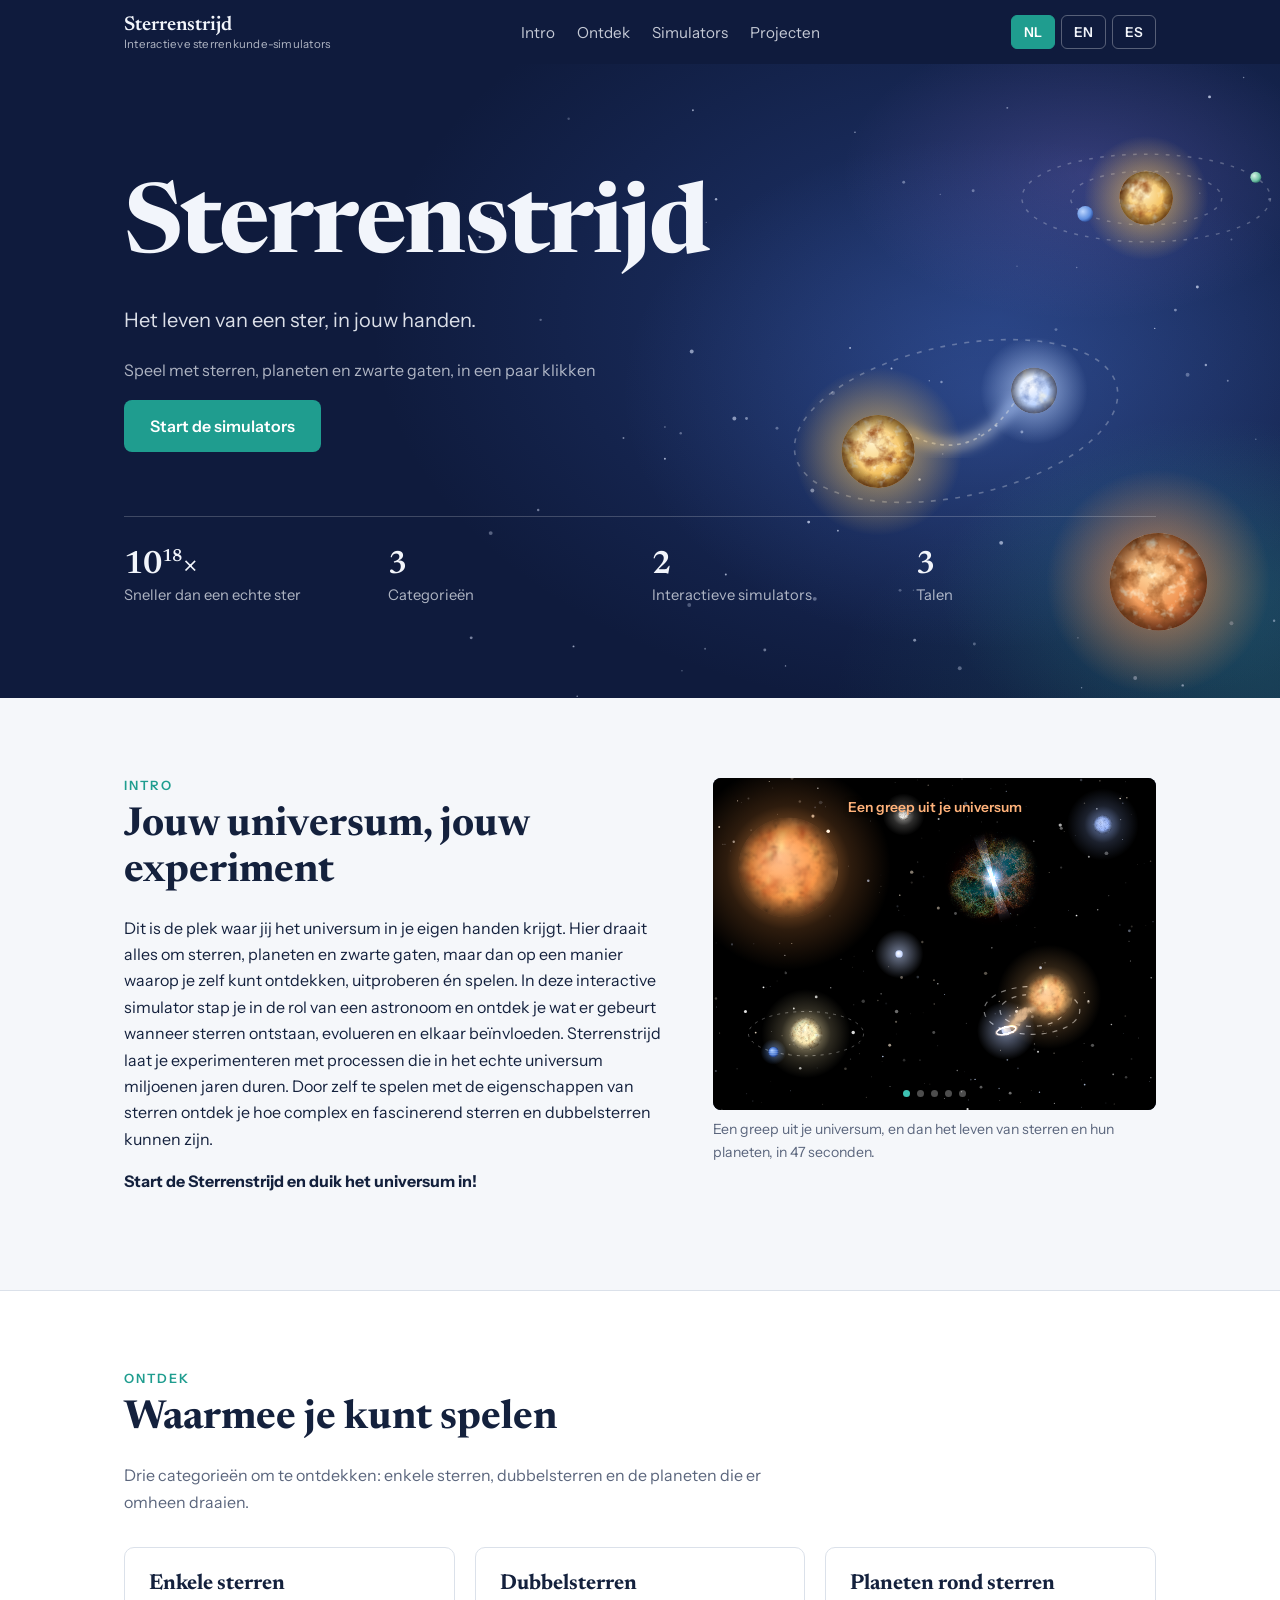
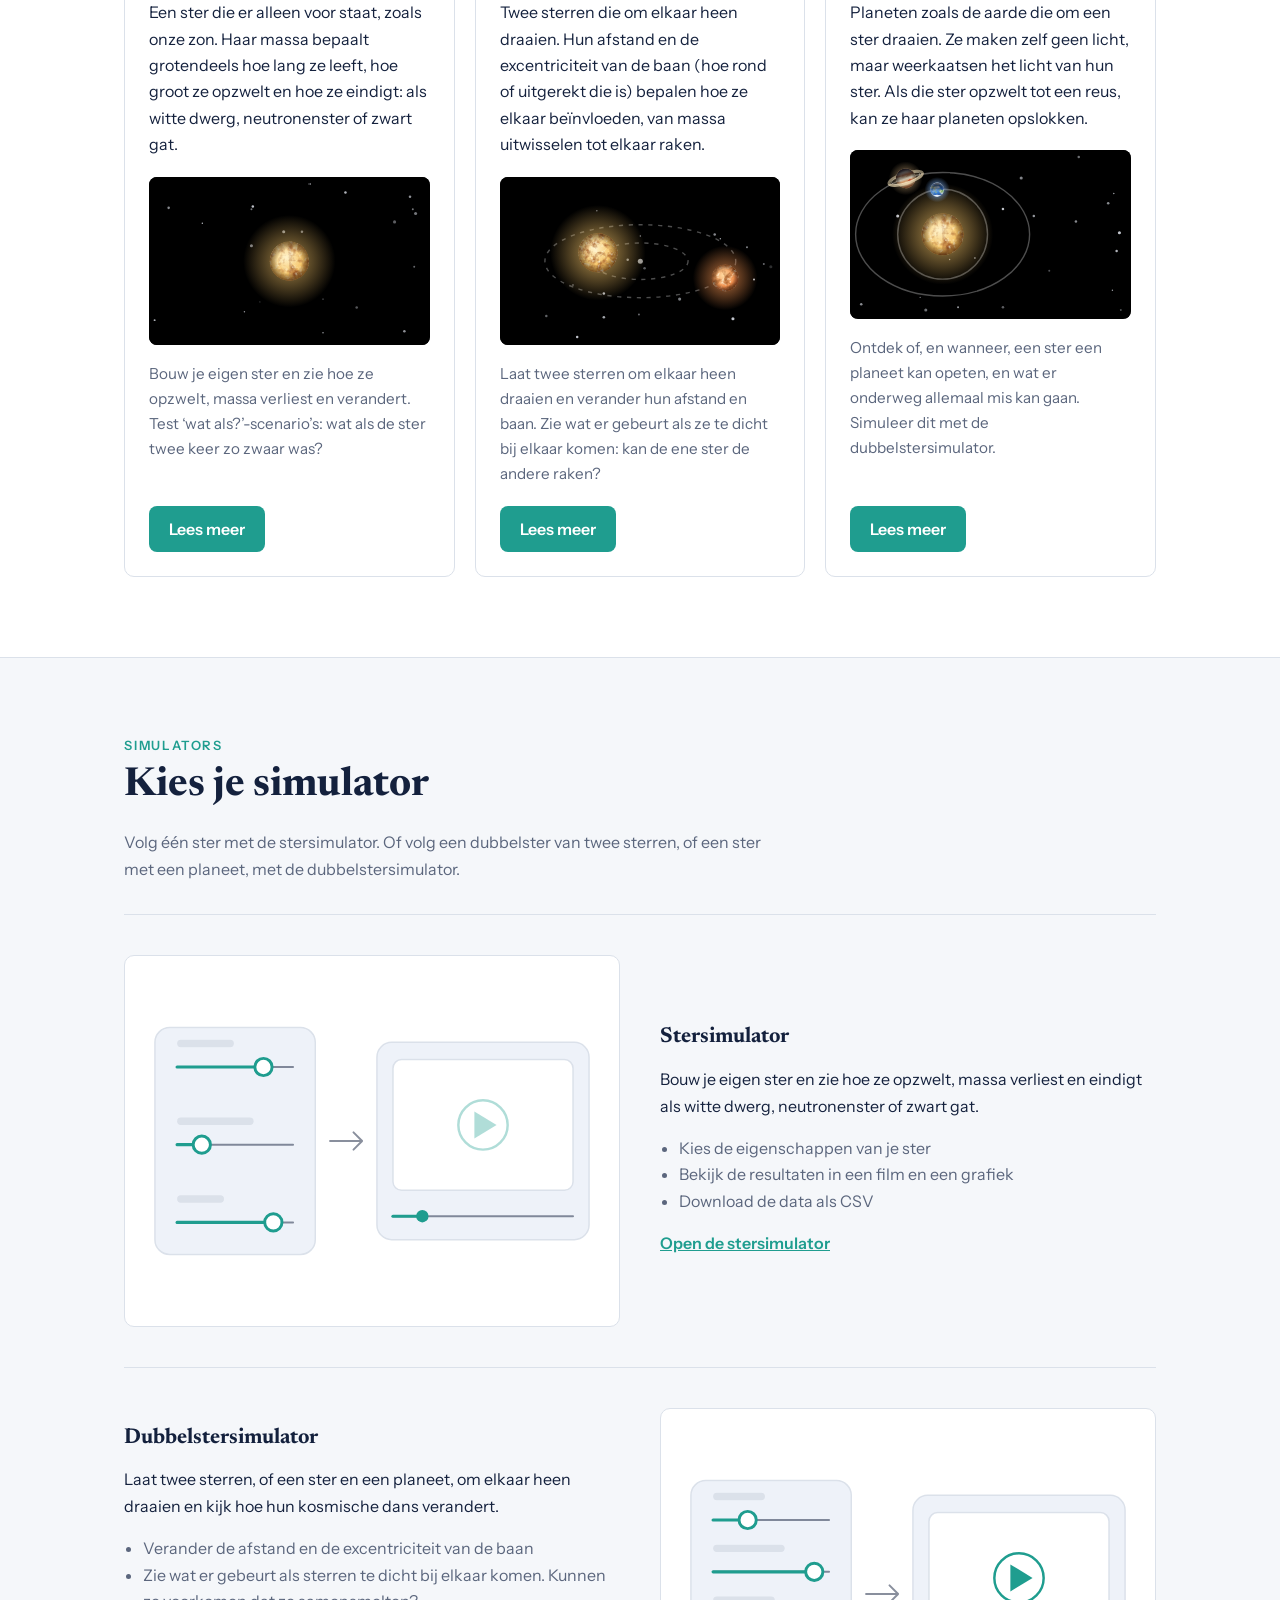
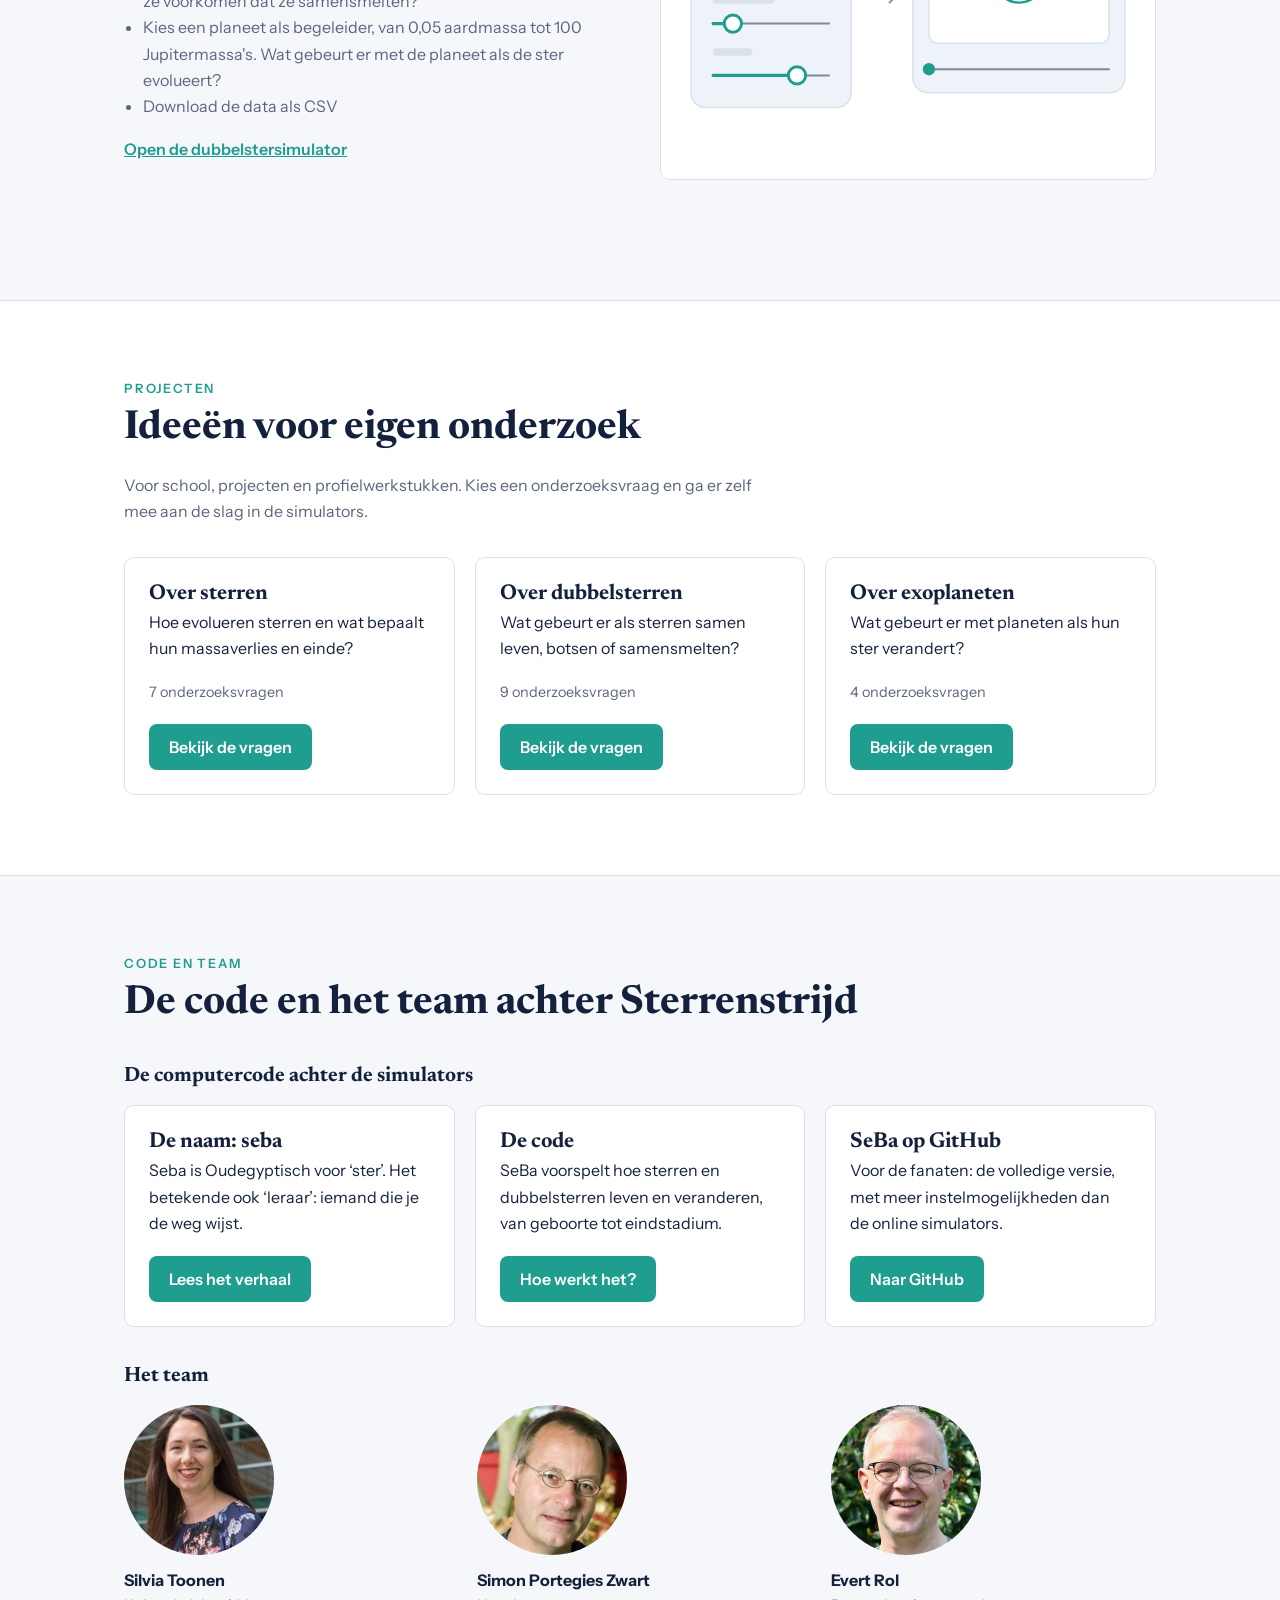
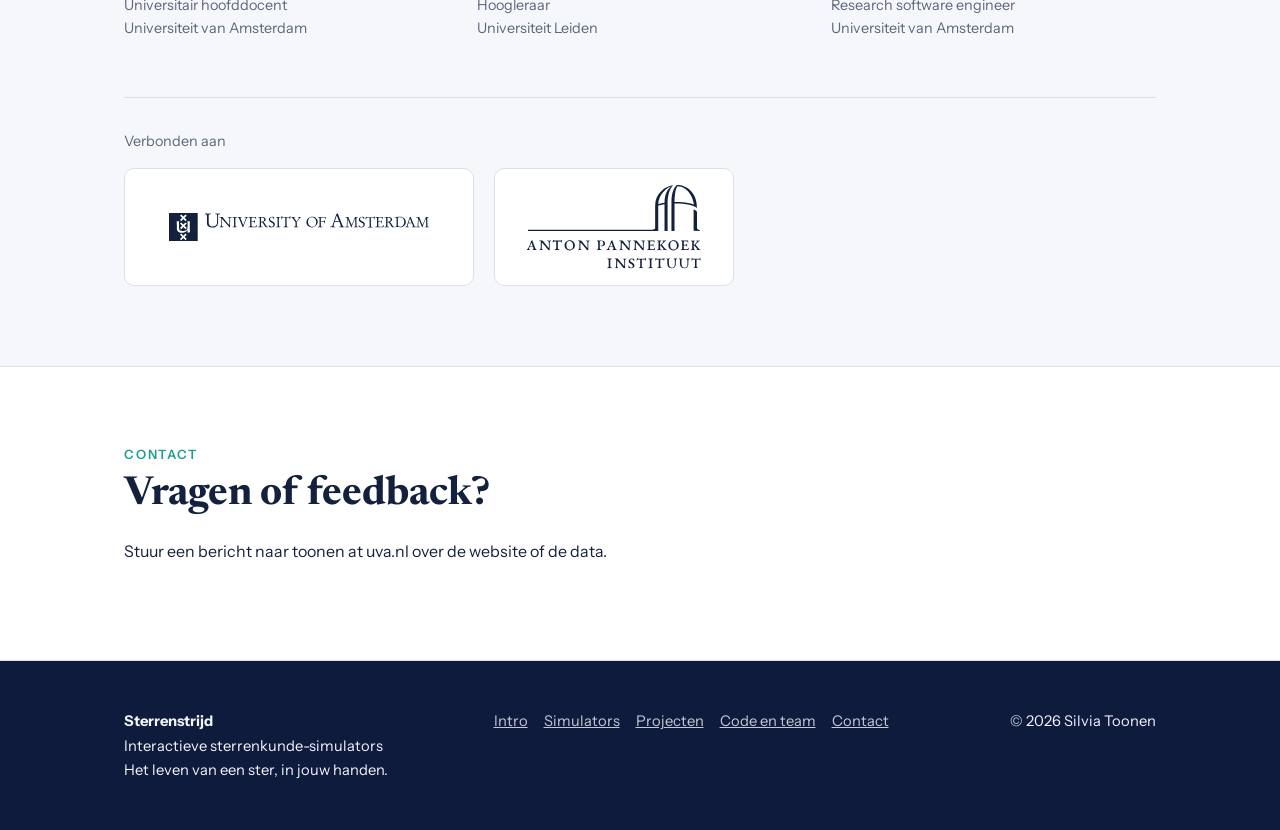
==== commit 1923d737: "Initial changes to index.html" ====
--- a/index.html
+++ b/index.html
@@ -242,10 +242,10 @@
   <div class="wrap">
     <h1><span data-l="nl">Sterrenstrijd</span><span data-l="en" hidden>Star Workshop</span><span data-l="es" hidden>Taller de Estrellas</span></h1>
     <p class="lead"><span data-l="nl">Het leven van een ster, in jouw handen.</span><span data-l="en" hidden>A star's life, in the palm of your hand.</span><span data-l="es" hidden>La vida de una estrella, en tus manos.</span></p>
-    <p class="sub2"><span data-l="nl">Speel met sterren, planeten en zwarte gaten, in een paar klikken</span><span data-l="en" hidden>Play with stars, planets and black holes. A few clicks is all it takes.</span><span data-l="es" hidden>Juega con estrellas, planetas y agujeros negros. Bastan unos pocos clics.</span></p>
-    <a class="btn" href="#tools"><span data-l="nl">Start de simulators</span><span data-l="en" hidden>Launch the simulators</span><span data-l="es" hidden>Abre los simuladores</span></a>
+    <p class="sub2"><span data-l="nl">Speel met sterren, planeten en zwarte gaten, in een paar klikken</span><span data-l="en" hidden>Play with stars, planets and black holes. A few clicks is all it takes.</span><span data-l="es" hidden>Juega con estrellas, planetas y agujeros negros. Solo bastan unos cuantos clics.</span></p>
+    <a class="btn" href="#tools"><span data-l="nl">Start de simulators</span><span data-l="en" hidden>Launch the simulators</span><span data-l="es" hidden>Explorar los simuladores</span></a>
     <div class="stats">
-      <div><b>10<sup>18</sup>×</b><span data-l="nl">Sneller dan een echte ster</span><span data-l="en" hidden>Faster than a real star</span><span data-l="es" hidden>Más rápido que una estrella de verdad</span></div>
+      <div><b>10<sup>18</sup>×</b><span data-l="nl">Sneller dan een echte ster</span><span data-l="en" hidden>Faster than a real star</span><span data-l="es" hidden>Más rápido que una estrella real</span></div>
       <div><b>3</b><span data-l="nl">Categorieën</span><span data-l="en" hidden>Categories</span><span data-l="es" hidden>Categorías</span></div>
       <div><b>2</b><span data-l="nl">Interactieve simulators</span><span data-l="en" hidden>Interactive tools</span><span data-l="es" hidden>Simuladores interactivos</span></div>
       <div><b>3</b><span data-l="nl">Talen</span><span data-l="en" hidden>Languages</span><span data-l="es" hidden>Idiomas</span></div>
@@ -267,8 +267,8 @@
       <p>This is the place where you get to put the universe in your own hands. Here, everything revolves around stars, planets, and black holes, but in a way that lets you discover, experiment, and play for yourself. In this interactive simulator, you step into the role of an astronomer and explore what happens when stars are born, evolve, and influence each other. Star Workshop lets you experiment with processes that, in the real universe, take millions of years. By playing with the properties of stars yourself, you discover just how complex and fascinating single and binary stars can be.</p>
       <p><b>Start the Star Workshop and dive into the cosmos!</b></p>
       </div><div lang="es" data-l="es" hidden>
-      <p>Este es el lugar donde el universo está en tus manos. Aquí todo gira en torno a estrellas, planetas y agujeros negros, pero de una forma en la que tú mismo puedes descubrir, experimentar y jugar. En este simulador interactivo te pones en el papel de un astrónomo y exploras qué ocurre cuando las estrellas nacen, evolucionan y se influyen entre sí. Con el Taller de Estrellas puedes experimentar con procesos que en el universo real tardan millones de años. Jugando tú mismo con las propiedades de las estrellas descubres lo complejas y fascinantes que pueden ser las estrellas individuales y las estrellas binarias.</p>
-      <p><b>¡Empieza el Taller de Estrellas y sumérgete en el cosmos!</b></p>
+      <p>Aquí es donde el universo está en tus manos. Todo gira en torno a estrellas, planetas y agujeros negros, pero de una manera en la que tú mismo puedes descubrir, experimentar y jugar. En este simulador interactivo asumes el papel de un astrónomo y exploras qué ocurre cuando las estrellas nacen, evolucionan e interactúan entre sí. En el Taller de Estrellas puedes experimentar con procesos que en el universo real tardan millones de años. Al jugar con las propiedades de las estrellas, descubres lo complejas y fascinantes que pueden ser tanto las estrellas individuales como las estrellas binarias.</p>
+      <p><b>¡Comienza a explorar el Taller de Estrellas y sumérgete en el cosmos!</b></p>
       </div>
     </div>
     <figure>
@@ -282,7 +282,7 @@
   <div class="wrap">
     <p class="kicker"><span data-l="nl">Ontdek</span><span data-l="en" hidden>Explore</span><span data-l="es" hidden>Explora</span></p>
     <h2 data-l="nl">Waarmee je kunt spelen</h2>
-    <h2 data-l="en" hidden>What you can play with</h2><h2 data-l="es" hidden>Con qué puedes jugar</h2>
+    <h2 data-l="en" hidden>What you can play with</h2><h2 data-l="es" hidden>¿Con qué puedes jugar?</h2>
     <p class="sub" data-l="nl">Drie categorieën om te ontdekken: enkele sterren, dubbelsterren en de planeten die er omheen draaien.</p>
     <p class="sub" data-l="en" hidden>Three categories to explore: single stars, binary stars and the planets that orbit them.</p><p class="sub" data-l="es" hidden>Tres categorías para explorar: estrellas individuales, estrellas binarias y los planetas que giran a su alrededor.</p>
     <div class="grid">
@@ -290,27 +290,28 @@
         <h3 data-l="nl">Enkele sterren</h3>
         <h3 data-l="en" hidden>Single stars</h3><h3 data-l="es" hidden>Estrellas individuales</h3>
         <p data-l="nl">Een ster die er alleen voor staat, zoals onze zon. Haar massa bepaalt grotendeels hoe lang ze leeft, hoe groot ze opzwelt en hoe ze eindigt: als witte dwerg, neutronenster of zwart gat.</p>
-        <p data-l="en" hidden>A star on its own, like our Sun. Its mass largely decides how long it lives, how big it swells up and how it ends: as a white dwarf, neutron star or black hole.</p><p data-l="es" hidden>Una estrella sola, como nuestro Sol. Su masa decide en gran parte cuánto vive, cuánto se hincha y cómo termina: como enana blanca, estrella de neutrones o agujero negro.</p>
+        <p data-l="en" hidden>A star on its own, like our Sun. Its mass largely decides how long it lives, how big it swells up and how it ends: as a white dwarf, neutron star or black hole.</p>
+        <p data-l="es" hidden>Una estrella que está sola, como nuestro Sol. Su masa determina en gran medida cuánto tiempo vive, cuánto crece y cómo termina su vida: convertida en una enana blanca, una estrella de neutrones o un agujero negro.</p>
         <div class="pic movie"><svg viewBox="0 0 200 120" role="img" aria-label="A single star, in the style of the movies" xmlns="http://www.w3.org/2000/svg"><defs><radialGradient id="m1y" cx="42%" cy="40%" r="70%"><stop offset="0" stop-color="#fff3cc"/><stop offset=".6" stop-color="#f6c66a"/><stop offset="1" stop-color="#d98a2c"/></radialGradient><radialGradient id="m1yh" cx="50%" cy="50%" r="50%"><stop offset=".35" stop-color="#f6c66a" stop-opacity="0.5"/><stop offset="1" stop-color="#f6c66a" stop-opacity="0"/></radialGradient><radialGradient id="m1o" cx="42%" cy="40%" r="70%"><stop offset="0" stop-color="#ffd9a0"/><stop offset=".6" stop-color="#f0914f"/><stop offset="1" stop-color="#b8502a"/></radialGradient><radialGradient id="m1oh" cx="50%" cy="50%" r="50%"><stop offset=".35" stop-color="#f0914f" stop-opacity="0.5"/><stop offset="1" stop-color="#f0914f" stop-opacity="0"/></radialGradient><radialGradient id="m1limb" cx="50%" cy="50%" r="50%"><stop offset=".6" stop-color="#000" stop-opacity="0"/><stop offset="1" stop-color="#1a0a00" stop-opacity=".55"/></radialGradient><radialGradient id="m1pl" cx="35%" cy="35%" r="70%"><stop offset="0" stop-color="#9fc4ff"/><stop offset=".7" stop-color="#4a78d0"/><stop offset="1" stop-color="#1d3470"/></radialGradient><radialGradient id="m1plh" cx="50%" cy="50%" r="50%"><stop offset=".4" stop-color="#78aaff" stop-opacity=".4"/><stop offset="1" stop-color="#78aaff" stop-opacity="0"/></radialGradient><filter id="m1d0" x="0" y="0" width="100%" height="100%"><feTurbulence type="fractalNoise" baseFrequency="0.16" numOctaves="3" seed="3"/><feColorMatrix type="matrix" values="0 0 0 0 0.35  0 0 0 0 0.1  0 0 0 0 0.02  2.4 0 0 0 -1.05"/></filter><filter id="m1l0" x="0" y="0" width="100%" height="100%"><feTurbulence type="fractalNoise" baseFrequency="0.3" numOctaves="3" seed="9"/><feColorMatrix type="matrix" values="0 0 0 0 1  0 0 0 0 .95  0 0 0 0 .75  0 -2.2 0 0 1.0"/></filter><filter id="m1d1" x="0" y="0" width="100%" height="100%"><feTurbulence type="fractalNoise" baseFrequency="0.22" numOctaves="3" seed="7"/><feColorMatrix type="matrix" values="0 0 0 0 0.35  0 0 0 0 0.1  0 0 0 0 0.02  2.4 0 0 0 -1.05"/></filter><filter id="m1l1" x="0" y="0" width="100%" height="100%"><feTurbulence type="fractalNoise" baseFrequency="0.4" numOctaves="3" seed="14"/><feColorMatrix type="matrix" values="0 0 0 0 1  0 0 0 0 .95  0 0 0 0 .75  0 -2.2 0 0 1.0"/></filter><filter id="m1d2" x="0" y="0" width="100%" height="100%"><feTurbulence type="fractalNoise" baseFrequency="0.2" numOctaves="3" seed="11"/><feColorMatrix type="matrix" values="0 0 0 0 0.35  0 0 0 0 0.1  0 0 0 0 0.02  2.4 0 0 0 -1.05"/></filter><filter id="m1l2" x="0" y="0" width="100%" height="100%"><feTurbulence type="fractalNoise" baseFrequency="0.36" numOctaves="3" seed="19"/><feColorMatrix type="matrix" values="0 0 0 0 1  0 0 0 0 .95  0 0 0 0 .75  0 -2.2 0 0 1.0"/></filter></defs><rect width="200" height="120" fill="#000"/><circle cx="124" cy="87" r="0.5" fill="#e8ecf5" opacity="0.77"><animate attributeName="opacity" values="0.77;0.23;0.77" dur="4.1s" begin="-0.7s" repeatCount="indefinite"/></circle><circle cx="14" cy="22" r="0.9" fill="#e8ecf5" opacity="0.58"><animate attributeName="opacity" values="0.58;0.18;0.58" dur="3.0s" begin="-1.6s" repeatCount="indefinite"/></circle><circle cx="114" cy="5" r="0.7" fill="#e8ecf5" opacity="0.55"><animate attributeName="opacity" values="0.55;0.17;0.55" dur="2.9s" begin="-2.6s" repeatCount="indefinite"/></circle><circle cx="79" cy="89" r="0.5" fill="#e8ecf5" opacity="0.42"><animate attributeName="opacity" values="0.42;0.13;0.42" dur="3.7s" begin="-0.4s" repeatCount="indefinite"/></circle><circle cx="4" cy="102" r="0.7" fill="#e8ecf5" opacity="0.74"/><circle cx="188" cy="23" r="0.7" fill="#e8ecf5" opacity="0.49"/><circle cx="189" cy="64" r="0.7" fill="#e8ecf5" opacity="0.44"/><circle cx="190" cy="26" r="1.1" fill="#e8ecf5" opacity="0.50"/><circle cx="73" cy="23" r="0.7" fill="#e8ecf5" opacity="0.48"/><circle cx="68" cy="96" r="0.5" fill="#e8ecf5" opacity="0.65"/><circle cx="140" cy="11" r="0.9" fill="#e8ecf5" opacity="0.76"/><circle cx="96" cy="39" r="1.1" fill="#e8ecf5" opacity="0.59"/><circle cx="38" cy="33" r="0.5" fill="#e8ecf5" opacity="0.82"/><circle cx="73" cy="49" r="1.1" fill="#e8ecf5" opacity="0.53"/><circle cx="115" cy="5" r="0.5" fill="#e8ecf5" opacity="0.70"/><circle cx="124" cy="111" r="0.5" fill="#e8ecf5" opacity="0.73"/><circle cx="182" cy="110" r="0.9" fill="#e8ecf5" opacity="0.61"/><circle cx="175" cy="32" r="1.1" fill="#e8ecf5" opacity="0.40"/><circle cx="148" cy="93" r="0.9" fill="#e8ecf5" opacity="0.37"/><circle cx="186" cy="14" r="0.9" fill="#e8ecf5" opacity="0.61"/><circle cx="74" cy="21" r="0.9" fill="#e8ecf5" opacity="0.81"/><circle cx="109" cy="39" r="0.9" fill="#e8ecf5" opacity="0.50"/><g transform="translate(100 60)"><circle r="34" fill="url(#m1yh)"><animate attributeName="r" values="32;37;33;36;32" dur="4.2s" repeatCount="indefinite"/><animate attributeName="opacity" values=".85;1;.8;1;.85" dur="2.7s" repeatCount="indefinite"/></circle><g clip-path="url(#m1c0)"><clipPath id="m1c0"><circle r="14"/></clipPath><circle r="14" fill="url(#m1y)"/><rect x="-14" y="-14" width="28" height="28" filter="url(#m1d0)"/><rect x="-14" y="-14" width="28" height="28" filter="url(#m1l0)"><animate attributeName="opacity" values="1;.55;.9;.6;1" dur="2.3s" repeatCount="indefinite"/></rect><rect x="-14" y="-14" width="28" height="28" filter="url(#m1l1)" opacity="0"><animate attributeName="opacity" values="0;.6;.1;.5;0" dur="3.1s" repeatCount="indefinite"/></rect><circle r="14" fill="url(#m1limb)"/><circle r="14" fill="#fff6dc" opacity="0"><animate attributeName="opacity" values="0;.12;0;.08;0" dur="2.9s" repeatCount="indefinite"/></circle></g></g></svg></div>
-        <p class="do" data-l="nl">Bouw je eigen ster en zie hoe ze opzwelt, massa verliest en verandert. Test ‘wat als?’-scenario’s: wat als de ster twee keer zo zwaar was?</p><p class="do" data-l="en" hidden>Build your own star and see how it swells up, loses mass and changes. Test ‘what if?’ scenarios: what if the star was twice as massive?</p><p class="do" data-l="es" hidden>Construye tu propia estrella y mira cómo se hincha, pierde masa y cambia. Prueba escenarios ‘¿y si…?’: ¿y si la estrella tuviera el doble de masa?</p>
+        <p class="do" data-l="nl">Bouw je eigen ster en zie hoe ze opzwelt, massa verliest en verandert. Test ‘wat als?’-scenario’s: wat als de ster twee keer zo zwaar was?</p><p class="do" data-l="en" hidden>Build your own star and see how it swells up, loses mass and changes. Test ‘what if?’ scenarios: what if the star was twice as massive?</p><p class="do" data-l="es" hidden>Crea tu propia estrella y observa cómo se expande, pierde masa y cambia con el tiempo. Prueba distintos escenarios: ¿qué pasaría si la estrella tuviera el doble de masa?</p>
         <button type="button" class="open" data-open="dlg-single"><span data-l="nl">Lees meer</span><span data-l="en" hidden>Read more</span><span data-l="es" hidden>Leer más</span></button>
       </div>
       <div class="card cat">
         <h3 data-l="nl">Dubbelsterren</h3>
         <h3 data-l="en" hidden>Binary stars</h3><h3 data-l="es" hidden>Estrellas binarias</h3>
         <p data-l="nl">Twee sterren die om elkaar heen draaien. Hun afstand en de excentriciteit van de baan (hoe rond of uitgerekt die is) bepalen hoe ze elkaar beïnvloeden, van massa uitwisselen tot elkaar raken.</p>
-        <p data-l="en" hidden>Two stars orbiting each other. Their distance and the eccentricity of the orbit (how round or stretched out it is) decide how they influence each other, from exchanging mass to touching.</p><p data-l="es" hidden>Dos estrellas que giran una alrededor de la otra. Su distancia y la excentricidad de la órbita (lo redonda o alargada que es) deciden cómo se influyen, desde intercambiar masa hasta tocarse.</p>
+        <p data-l="en" hidden>Two stars orbiting each other. Their distance and the eccentricity of the orbit (how round or stretched out it is) decide how they influence each other, from exchanging mass to touching.</p><p data-l="es" hidden>Dos estrellas que giran una alrededor de la otra. La distancia entre ellas y la excentricidad de su órbita (qué tan circular o alargada es) determinan cómo interactúan, desde intercambiar masa hasta llegar a tocarse.</p>
         <div class="pic movie"><svg viewBox="0 0 200 120" role="img" aria-label="Two stars orbiting each other, in the style of the movies" xmlns="http://www.w3.org/2000/svg"><defs><radialGradient id="m2y" cx="42%" cy="40%" r="70%"><stop offset="0" stop-color="#fff3cc"/><stop offset=".6" stop-color="#f6c66a"/><stop offset="1" stop-color="#d98a2c"/></radialGradient><radialGradient id="m2yh" cx="50%" cy="50%" r="50%"><stop offset=".35" stop-color="#f6c66a" stop-opacity="0.5"/><stop offset="1" stop-color="#f6c66a" stop-opacity="0"/></radialGradient><radialGradient id="m2o" cx="42%" cy="40%" r="70%"><stop offset="0" stop-color="#ffd9a0"/><stop offset=".6" stop-color="#f0914f"/><stop offset="1" stop-color="#b8502a"/></radialGradient><radialGradient id="m2oh" cx="50%" cy="50%" r="50%"><stop offset=".35" stop-color="#f0914f" stop-opacity="0.5"/><stop offset="1" stop-color="#f0914f" stop-opacity="0"/></radialGradient><radialGradient id="m2limb" cx="50%" cy="50%" r="50%"><stop offset=".6" stop-color="#000" stop-opacity="0"/><stop offset="1" stop-color="#1a0a00" stop-opacity=".55"/></radialGradient><radialGradient id="m2pl" cx="35%" cy="35%" r="70%"><stop offset="0" stop-color="#9fc4ff"/><stop offset=".7" stop-color="#4a78d0"/><stop offset="1" stop-color="#1d3470"/></radialGradient><radialGradient id="m2plh" cx="50%" cy="50%" r="50%"><stop offset=".4" stop-color="#78aaff" stop-opacity=".4"/><stop offset="1" stop-color="#78aaff" stop-opacity="0"/></radialGradient><filter id="m2d0" x="0" y="0" width="100%" height="100%"><feTurbulence type="fractalNoise" baseFrequency="0.16" numOctaves="3" seed="3"/><feColorMatrix type="matrix" values="0 0 0 0 0.35  0 0 0 0 0.1  0 0 0 0 0.02  2.4 0 0 0 -1.05"/></filter><filter id="m2l0" x="0" y="0" width="100%" height="100%"><feTurbulence type="fractalNoise" baseFrequency="0.3" numOctaves="3" seed="9"/><feColorMatrix type="matrix" values="0 0 0 0 1  0 0 0 0 .95  0 0 0 0 .75  0 -2.2 0 0 1.0"/></filter><filter id="m2d1" x="0" y="0" width="100%" height="100%"><feTurbulence type="fractalNoise" baseFrequency="0.22" numOctaves="3" seed="7"/><feColorMatrix type="matrix" values="0 0 0 0 0.35  0 0 0 0 0.1  0 0 0 0 0.02  2.4 0 0 0 -1.05"/></filter><filter id="m2l1" x="0" y="0" width="100%" height="100%"><feTurbulence type="fractalNoise" baseFrequency="0.4" numOctaves="3" seed="14"/><feColorMatrix type="matrix" values="0 0 0 0 1  0 0 0 0 .95  0 0 0 0 .75  0 -2.2 0 0 1.0"/></filter><filter id="m2d2" x="0" y="0" width="100%" height="100%"><feTurbulence type="fractalNoise" baseFrequency="0.2" numOctaves="3" seed="11"/><feColorMatrix type="matrix" values="0 0 0 0 0.35  0 0 0 0 0.1  0 0 0 0 0.02  2.4 0 0 0 -1.05"/></filter><filter id="m2l2" x="0" y="0" width="100%" height="100%"><feTurbulence type="fractalNoise" baseFrequency="0.36" numOctaves="3" seed="19"/><feColorMatrix type="matrix" values="0 0 0 0 1  0 0 0 0 .95  0 0 0 0 .75  0 -2.2 0 0 1.0"/></filter></defs><rect width="200" height="120" fill="#000"/><circle cx="157" cy="74" r="0.9" fill="#e8ecf5" opacity="0.85"><animate attributeName="opacity" values="0.85;0.25;0.85" dur="2.8s" begin="-0.1s" repeatCount="indefinite"/></circle><circle cx="193" cy="64" r="1.1" fill="#e8ecf5" opacity="0.37"><animate attributeName="opacity" values="0.37;0.11;0.37" dur="4.0s" begin="-1.0s" repeatCount="indefinite"/></circle><circle cx="52" cy="77" r="0.7" fill="#e8ecf5" opacity="0.38"><animate attributeName="opacity" values="0.38;0.11;0.38" dur="4.3s" begin="-0.1s" repeatCount="indefinite"/></circle><circle cx="99" cy="98" r="0.7" fill="#e8ecf5" opacity="0.84"><animate attributeName="opacity" values="0.84;0.25;0.84" dur="3.6s" begin="-0.4s" repeatCount="indefinite"/></circle><circle cx="176" cy="50" r="0.7" fill="#e8ecf5" opacity="0.57"/><circle cx="33" cy="99" r="0.9" fill="#e8ecf5" opacity="0.42"/><circle cx="181" cy="73" r="0.7" fill="#e8ecf5" opacity="0.84"/><circle cx="91" cy="59" r="0.9" fill="#e8ecf5" opacity="0.59"/><circle cx="60" cy="49" r="0.7" fill="#e8ecf5" opacity="0.41"/><circle cx="162" cy="64" r="0.7" fill="#e8ecf5" opacity="0.66"/><circle cx="100" cy="42" r="0.5" fill="#e8ecf5" opacity="0.60"/><circle cx="103" cy="65" r="0.9" fill="#e8ecf5" opacity="0.38"/><circle cx="157" cy="44" r="0.5" fill="#e8ecf5" opacity="0.73"/><circle cx="74" cy="83" r="0.9" fill="#e8ecf5" opacity="0.77"/><circle cx="55" cy="114" r="0.9" fill="#e8ecf5" opacity="0.83"/><circle cx="69" cy="24" r="0.5" fill="#e8ecf5" opacity="0.59"/><circle cx="153" cy="41" r="0.9" fill="#e8ecf5" opacity="0.58"/><circle cx="161" cy="77" r="0.9" fill="#e8ecf5" opacity="0.52"/><circle cx="128" cy="87" r="1.1" fill="#e8ecf5" opacity="0.53"/><circle cx="166" cy="101" r="1.1" fill="#e8ecf5" opacity="0.84"/><circle cx="188" cy="62" r="0.7" fill="#e8ecf5" opacity="0.45"/><circle cx="74" cy="100" r="0.9" fill="#e8ecf5" opacity="0.70"/><ellipse cx="100" cy="60" rx="34" ry="13" fill="none" stroke="#fff" stroke-opacity=".3" stroke-dasharray="3 4"/><ellipse cx="100" cy="60" rx="68" ry="26" fill="none" stroke="#fff" stroke-opacity=".3" stroke-dasharray="3 4"/><circle cx="100" cy="60" r="1.8" fill="#fff" opacity=".6"/><g><animateMotion dur="8s" repeatCount="indefinite" path="M134,60 A34,13 0 1,1 66,60 A34,13 0 1,1 134,60Z"/><circle r="34" fill="url(#m2yh)"/><g clip-path="url(#m2c1)"><clipPath id="m2c1"><circle r="14"/></clipPath><circle r="14" fill="url(#m2y)"/><rect x="-14" y="-14" width="28" height="28" filter="url(#m2d1)"/><rect x="-14" y="-14" width="28" height="28" filter="url(#m2l1)"/><circle r="14" fill="url(#m2limb)"/></g></g><g><animateMotion dur="8s" begin="-4s" repeatCount="indefinite" path="M168,60 A68,26 0 1,1 32,60 A68,26 0 1,1 168,60Z"/><circle r="23" fill="url(#m2oh)"/><g clip-path="url(#m2c2)"><clipPath id="m2c2"><circle r="9.5"/></clipPath><circle r="9.5" fill="url(#m2o)"/><rect x="-9.5" y="-9.5" width="19.0" height="19.0" filter="url(#m2d2)"/><rect x="-9.5" y="-9.5" width="19.0" height="19.0" filter="url(#m2l2)"/><circle r="9.5" fill="url(#m2limb)"/></g></g></svg></div>
-        <p class="do" data-l="nl">Laat twee sterren om elkaar heen draaien en verander hun afstand en baan. Zie wat er gebeurt als ze te dicht bij elkaar komen: kan de ene ster de andere raken?</p><p class="do" data-l="en" hidden>Put two stars in orbit around each other and change their distance and orbit. See what happens when they get too close: can one star touch the other?</p><p class="do" data-l="es" hidden>Pon dos estrellas en órbita una alrededor de la otra y cambia su distancia y su órbita. Mira qué pasa cuando se acercan demasiado: ¿puede una estrella tocar a la otra?</p>
+        <p class="do" data-l="nl">Laat twee sterren om elkaar heen draaien en verander hun afstand en baan. Zie wat er gebeurt als ze te dicht bij elkaar komen: kan de ene ster de andere raken?</p><p class="do" data-l="en" hidden>Put two stars in orbit around each other and change their distance and orbit. See what happens when they get too close: can one star touch the other?</p><p class="do" data-l="es" hidden>Pon dos estrellas en órbita una alrededor de la otra y cambia la distancia entre ellas y la forma de su órbita. Observa qué pasa cuando se acercan demasiado: ¿Pueden llegar a tocarse?</p>
         <button type="button" class="open" data-open="dlg-binary-info"><span data-l="nl">Lees meer</span><span data-l="en" hidden>Read more</span><span data-l="es" hidden>Leer más</span></button>
       </div>
       <div class="card cat">
         <h3 data-l="nl">Planeten rond sterren</h3>
         <h3 data-l="en" hidden>Planets around stars</h3><h3 data-l="es" hidden>Planetas alrededor de estrellas</h3>
         <p data-l="nl">Planeten zoals de aarde die om een ster draaien. Ze maken zelf geen licht, maar weerkaatsen het licht van hun ster. Als die ster opzwelt tot een reus, kan ze haar planeten opslokken.</p>
-        <p data-l="en" hidden>Planets like Earth that orbit a star. They make no light of their own, but reflect the light of their star. When that star swells up into a giant, it can engulf its planets.</p><p data-l="es" hidden>Planetas como la Tierra que giran alrededor de una estrella. No producen luz propia, sino que reflejan la luz de su estrella. Cuando esa estrella se hincha hasta convertirse en gigante, puede engullir a sus planetas.</p>
+        <p data-l="en" hidden>Planets like Earth that orbit a star. They make no light of their own, but reflect the light of their star. When that star swells up into a giant, it can engulf its planets.</p><p data-l="es" hidden>Planetas como la Tierra que giran alrededor de una estrella. No emiten luz propia, sino que reflejan la luz de su estrella. Cuando esa estrella se expande hasta convertirse en gigante, puede tragarse a sus planetas.</p>
         <div class="pic movie"><svg viewBox="0 0 200 120" role="img" aria-label="Planets orbiting a star, in the style of the movies" xmlns="http://www.w3.org/2000/svg"><defs><radialGradient id="m3y" cx="42%" cy="40%" r="70%"><stop offset="0" stop-color="#fff3cc"/><stop offset=".6" stop-color="#f6c66a"/><stop offset="1" stop-color="#d98a2c"/></radialGradient><radialGradient id="m3yh" cx="50%" cy="50%" r="50%"><stop offset=".35" stop-color="#f6c66a" stop-opacity="0.5"/><stop offset="1" stop-color="#f6c66a" stop-opacity="0"/></radialGradient><radialGradient id="m3o" cx="42%" cy="40%" r="70%"><stop offset="0" stop-color="#ffd9a0"/><stop offset=".6" stop-color="#f0914f"/><stop offset="1" stop-color="#b8502a"/></radialGradient><radialGradient id="m3oh" cx="50%" cy="50%" r="50%"><stop offset=".35" stop-color="#f0914f" stop-opacity="0.5"/><stop offset="1" stop-color="#f0914f" stop-opacity="0"/></radialGradient><radialGradient id="m3limb" cx="50%" cy="50%" r="50%"><stop offset=".6" stop-color="#000" stop-opacity="0"/><stop offset="1" stop-color="#1a0a00" stop-opacity=".55"/></radialGradient><radialGradient id="m3pl" cx="35%" cy="35%" r="70%"><stop offset="0" stop-color="#9fc4ff"/><stop offset=".7" stop-color="#4a78d0"/><stop offset="1" stop-color="#1d3470"/></radialGradient><radialGradient id="m3plh" cx="50%" cy="50%" r="50%"><stop offset=".4" stop-color="#78aaff" stop-opacity=".4"/><stop offset="1" stop-color="#78aaff" stop-opacity="0"/></radialGradient><filter id="m3d0" x="0" y="0" width="100%" height="100%"><feTurbulence type="fractalNoise" baseFrequency="0.16" numOctaves="3" seed="3"/><feColorMatrix type="matrix" values="0 0 0 0 0.35  0 0 0 0 0.1  0 0 0 0 0.02  2.4 0 0 0 -1.05"/></filter><filter id="m3l0" x="0" y="0" width="100%" height="100%"><feTurbulence type="fractalNoise" baseFrequency="0.3" numOctaves="3" seed="9"/><feColorMatrix type="matrix" values="0 0 0 0 1  0 0 0 0 .95  0 0 0 0 .75  0 -2.2 0 0 1.0"/></filter><filter id="m3d1" x="0" y="0" width="100%" height="100%"><feTurbulence type="fractalNoise" baseFrequency="0.22" numOctaves="3" seed="7"/><feColorMatrix type="matrix" values="0 0 0 0 0.35  0 0 0 0 0.1  0 0 0 0 0.02  2.4 0 0 0 -1.05"/></filter><filter id="m3l1" x="0" y="0" width="100%" height="100%"><feTurbulence type="fractalNoise" baseFrequency="0.4" numOctaves="3" seed="14"/><feColorMatrix type="matrix" values="0 0 0 0 1  0 0 0 0 .95  0 0 0 0 .75  0 -2.2 0 0 1.0"/></filter><filter id="m3d2" x="0" y="0" width="100%" height="100%"><feTurbulence type="fractalNoise" baseFrequency="0.2" numOctaves="3" seed="11"/><feColorMatrix type="matrix" values="0 0 0 0 0.35  0 0 0 0 0.1  0 0 0 0 0.02  2.4 0 0 0 -1.05"/></filter><filter id="m3l2" x="0" y="0" width="100%" height="100%"><feTurbulence type="fractalNoise" baseFrequency="0.36" numOctaves="3" seed="19"/><feColorMatrix type="matrix" values="0 0 0 0 1  0 0 0 0 .95  0 0 0 0 .75  0 -2.2 0 0 1.0"/></filter><pattern id="m3landP" patternUnits="userSpaceOnUse" x="-12" y="-6" width="24" height="12"><rect width="24" height="12" filter="url(#m3land)"/><animateTransform attributeName="patternTransform" type="translate" from="0 0" to="24 0" dur="9s" repeatCount="indefinite"/></pattern><filter id="m3land" x="0" y="0" width="100%" height="100%"><feTurbulence type="fractalNoise" baseFrequency="0.32" numOctaves="3" seed="5" stitchTiles="stitch"/><feColorMatrix type="matrix" values="0 .9 0 0 -.06  0 .55 0 0 .24  0 .3 0 0 .04  7 0 0 0 -3.55"/></filter><pattern id="m3cloudP" patternUnits="userSpaceOnUse" x="-15" y="-6" width="30" height="12"><rect width="30" height="12" filter="url(#m3cloud)"/><animateTransform attributeName="patternTransform" type="translate" from="0 0" to="30 0" dur="6s" repeatCount="indefinite"/></pattern><filter id="m3cloud" x="0" y="0" width="100%" height="100%"><feTurbulence type="fractalNoise" baseFrequency="0.2 0.75" numOctaves="3" seed="21" stitchTiles="stitch"/><feColorMatrix type="matrix" values="0 0 0 0 1  0 0 0 0 1  0 0 0 0 1  4.5 0 0 0 -2.25"/></filter><radialGradient id="m3sea" cx="40%" cy="40%" r="65%"><stop offset="0" stop-color="#9cd0ff"/><stop offset=".55" stop-color="#3b7fd4"/><stop offset="1" stop-color="#173a7e"/></radialGradient><radialGradient id="m3ath" cx="50%" cy="50%" r="50%"><stop offset=".45" stop-color="#7fb6ff" stop-opacity=".5"/><stop offset="1" stop-color="#7fb6ff" stop-opacity="0"/></radialGradient><linearGradient id="m3night" x1="0" y1="0" x2="0" y2="1"><stop offset="0" stop-color="#020615" stop-opacity=".85"/><stop offset=".42" stop-color="#020615" stop-opacity=".45"/><stop offset=".62" stop-color="#020615" stop-opacity="0"/></linearGradient><radialGradient id="m3rim" cx="50%" cy="50%" r="50%"><stop offset=".7" stop-color="#cfe6ff" stop-opacity="0"/><stop offset=".92" stop-color="#cfe6ff" stop-opacity=".25"/><stop offset="1" stop-color="#cfe6ff" stop-opacity=".55"/></radialGradient><linearGradient id="m3bands" x1="0" y1="0" x2="0" y2="1"><stop offset="0" stop-color="#e8cfa2"/><stop offset=".14" stop-color="#c98e58"/><stop offset=".24" stop-color="#f3e3c3"/><stop offset=".36" stop-color="#b8713f"/><stop offset=".45" stop-color="#ead2a4"/><stop offset=".52" stop-color="#f7ecd4"/><stop offset=".62" stop-color="#c4834f"/><stop offset=".72" stop-color="#ecd6ad"/><stop offset=".84" stop-color="#a9683f"/><stop offset="1" stop-color="#dcbf90"/></linearGradient><filter id="m3wave" x="0" y="0" width="100%" height="100%"><feTurbulence type="fractalNoise" baseFrequency="0.12 0.9" numOctaves="2" seed="4" result="n"/><feDisplacementMap in="SourceGraphic" in2="n" scale="2.4" xChannelSelector="R" yChannelSelector="G"/></filter><radialGradient id="m3gl" cx="50%" cy="50%" r="50%"><stop offset=".6" stop-color="#000" stop-opacity="0"/><stop offset="1" stop-color="#1a0a00" stop-opacity=".5"/></radialGradient><radialGradient id="m3gh" cx="50%" cy="50%" r="50%"><stop offset=".45" stop-color="#f2c98f" stop-opacity=".35"/><stop offset="1" stop-color="#f2c98f" stop-opacity="0"/></radialGradient><radialGradient id="m3spot" cx="50%" cy="50%" r="50%"><stop offset="0" stop-color="#b9452c"/><stop offset=".7" stop-color="#c9633f"/><stop offset="1" stop-color="#d98a5c" stop-opacity="0"/></radialGradient><clipPath id="m3ce"><circle r="5"/></clipPath><clipPath id="m3cg"><circle r="7"/></clipPath></defs><rect width="200" height="120" fill="#000"/><circle cx="142" cy="86" r="0.7" fill="#e8ecf5" opacity="0.66"><animate attributeName="opacity" values="0.66;0.20;0.66" dur="4.4s" begin="-1.5s" repeatCount="indefinite"/></circle><circle cx="184" cy="38" r="0.9" fill="#e8ecf5" opacity="0.71"><animate attributeName="opacity" values="0.71;0.21;0.71" dur="2.6s" begin="-0.5s" repeatCount="indefinite"/></circle><circle cx="89" cy="77" r="0.7" fill="#e8ecf5" opacity="0.73"><animate attributeName="opacity" values="0.73;0.22;0.73" dur="2.9s" begin="-2.2s" repeatCount="indefinite"/></circle><circle cx="193" cy="114" r="0.7" fill="#e8ecf5" opacity="0.38"><animate attributeName="opacity" values="0.38;0.11;0.38" dur="2.8s" begin="-1.0s" repeatCount="indefinite"/></circle><circle cx="39" cy="26" r="0.5" fill="#e8ecf5" opacity="0.56"/><circle cx="71" cy="78" r="0.5" fill="#e8ecf5" opacity="0.65"/><circle cx="50" cy="105" r="0.5" fill="#e8ecf5" opacity="0.53"/><circle cx="187" cy="100" r="0.5" fill="#e8ecf5" opacity="0.69"/><circle cx="109" cy="112" r="0.9" fill="#e8ecf5" opacity="0.40"/><circle cx="109" cy="42" r="0.9" fill="#e8ecf5" opacity="0.83"/><circle cx="161" cy="51" r="0.9" fill="#e8ecf5" opacity="0.58"/><circle cx="34" cy="47" r="1.1" fill="#e8ecf5" opacity="0.83"/><circle cx="190" cy="72" r="0.9" fill="#e8ecf5" opacity="0.76"/><circle cx="131" cy="47" r="0.9" fill="#e8ecf5" opacity="0.63"/><circle cx="122" cy="20" r="1.1" fill="#e8ecf5" opacity="0.56"/><circle cx="192" cy="59" r="1.1" fill="#e8ecf5" opacity="0.84"/><circle cx="77" cy="112" r="0.7" fill="#e8ecf5" opacity="0.65"/><circle cx="54" cy="114" r="1.1" fill="#e8ecf5" opacity="0.48"/><circle cx="8" cy="110" r="0.9" fill="#e8ecf5" opacity="0.60"/><circle cx="59" cy="57" r="0.5" fill="#e8ecf5" opacity="0.68"/><circle cx="188" cy="31" r="0.5" fill="#e8ecf5" opacity="0.74"/><circle cx="163" cy="5" r="0.9" fill="#e8ecf5" opacity="0.47"/><circle cx="66" cy="60" r="32" fill="none" stroke="#fff" stroke-opacity=".3"/><ellipse cx="66" cy="60" rx="62" ry="44" fill="none" stroke="#fff" stroke-opacity=".3"/><g transform="translate(66 60)"><g><circle r="36" fill="url(#m3yh)"/><g clip-path="url(#m3c0)"><clipPath id="m3c0"><circle r="15"/></clipPath><circle r="15" fill="url(#m3y)"/><rect x="-15" y="-15" width="30" height="30" filter="url(#m3d0)"/><rect x="-15" y="-15" width="30" height="30" filter="url(#m3l0)"/><circle r="15" fill="url(#m3limb)"/></g></g></g><g><animateMotion dur="6s" repeatCount="indefinite" path="M98,60 A32,32 0 1,1 34,60 A32,32 0 1,1 98,60Z"/><circle r="9" fill="url(#m3ath)"/><g clip-path="url(#m3ce)"><circle r="5" fill="url(#m3sea)"/><circle r="5" fill="url(#m3landP)"/><ellipse cy="-5" rx="3.4" ry="1.5" fill="#f4f8ff" opacity=".9"/><ellipse cy="5" rx="3" ry="1.3" fill="#f4f8ff" opacity=".85"/><circle r="5" fill="url(#m3cloudP)" opacity=".8"/></g></g><g><animateMotion dur="6s" repeatCount="indefinite" rotate="auto" path="M98,60 A32,32 0 1,1 34,60 A32,32 0 1,1 98,60Z"/><circle r="5" fill="url(#m3night)"/><circle r="5" fill="url(#m3rim)"/></g><g><animateMotion dur="14s" begin="-5s" repeatCount="indefinite" path="M128,60 A62,44 0 1,1 4,60 A62,44 0 1,1 128,60Z"/><circle r="12" fill="url(#m3gh)"/><g transform="rotate(-18)"><path d="M-12.5,0 A12.5,3.6 0 0,1 12.5,0" fill="none" stroke="#e6d3ad" stroke-opacity=".55" stroke-width="2"/><path d="M-10.6,0 A10.6,3 0 0,1 10.6,0" fill="none" stroke="#fff4dc" stroke-opacity=".35" stroke-width=".6"/><g clip-path="url(#m3cg)"><rect x="-9" y="-9" width="18" height="18" fill="url(#m3bands)" filter="url(#m3wave)"/><ellipse cx="2.4" cy="2.3" rx="1.7" ry="1" fill="url(#m3spot)"/><circle r="7" fill="url(#m3gl)"/></g></g></g><g><animateMotion dur="14s" begin="-5s" repeatCount="indefinite" rotate="auto" path="M128,60 A62,44 0 1,1 4,60 A62,44 0 1,1 128,60Z"/><circle r="7" fill="url(#m3night)"/></g><g><animateMotion dur="14s" begin="-5s" repeatCount="indefinite" path="M128,60 A62,44 0 1,1 4,60 A62,44 0 1,1 128,60Z"/><g transform="rotate(-18)"><path d="M12.5,0 A12.5,3.6 0 0,1 -12.5,0" fill="none" stroke="#e6d3ad" stroke-opacity=".7" stroke-width="2"/><path d="M10.6,0 A10.6,3 0 0,1 -10.6,0" fill="none" stroke="#fff4dc" stroke-opacity=".45" stroke-width=".6"/></g></g></svg></div>
-        <p class="do" data-l="nl">Ontdek of, en wanneer, een ster een planeet kan opeten, en wat er onderweg allemaal mis kan gaan. Simuleer dit met de dubbelstersimulator.</p><p class="do" data-l="en" hidden>Find out if, and when, a star can eat a planet, and what can go wrong along the way. Simulate this with the binary simulator.</p><p class="do" data-l="es" hidden>Descubre si una estrella puede comerse un planeta, y cuándo, y qué puede salir mal por el camino. Simúlalo con el simulador de estrellas binarias.</p>
+        <p class="do" data-l="nl">Ontdek of, en wanneer, een ster een planeet kan opeten, en wat er onderweg allemaal mis kan gaan. Simuleer dit met de dubbelstersimulator.</p><p class="do" data-l="en" hidden>Find out if, and when, a star can eat a planet, and what can go wrong along the way. Simulate this with the binary simulator.</p><p class="do" data-l="es" hidden>Descubre si una estrella puede comerse un planeta, cuándo puede suceder y qué puede salir mal durante el proceso. Ponlo a prueba con el simulador de estrellas binarias.</p>
         <button type="button" class="open" data-open="dlg-planet-info"><span data-l="nl">Lees meer</span><span data-l="en" hidden>Read more</span><span data-l="es" hidden>Leer más</span></button>
       </div>
     </div>
@@ -353,7 +354,8 @@
     <h2 data-l="nl">Kies je simulator</h2>
         <h2 data-l="en" hidden>Choose your simulator</h2><h2 data-l="es" hidden>Elige tu simulador</h2>
     <p class="sub" data-l="nl">Volg één ster met de stersimulator. Of volg een dubbelster van twee sterren, of een ster met een planeet, met de dubbelstersimulator.</p>
-    <p class="sub" data-l="en" hidden>Follow one star with the star simulator. Or follow a binary of two stars, or a star with a planet, with the binary simulator.</p><p class="sub" data-l="es" hidden>Sigue una estrella con el simulador de estrellas. O sigue una binaria de dos estrellas, o una estrella con un planeta, con el simulador de estrellas binarias.</p>
+    <p class="sub" data-l="en" hidden>Follow one star with the star simulator. Or follow a binary of two stars, or a star with a planet, with the binary simulator.</p>
+    <p class="sub" data-l="es" hidden>Sigue la evolución de una estrella con el simulador de estrellas. O explora un sistema de dos estrellas, o una estrella con un planeta, con el simulador de estrellas binarias.</p>
 
     <div class="tool">
       <a class="fig art" href="simulator.html?variant=single" tabindex="-1" aria-hidden="true"><svg class="tool-art" viewBox="0 0 400 300" aria-hidden="true" focusable="false"><rect class="ta-panel" x="24" y="58" width="130" height="184" rx="12"/><rect class="ta-bar" x="42" y="68" width="46" height="6" rx="3"/><line class="ta-ln" x1="42" y1="90" x2="136" y2="90"/><line class="ta-acc" x1="42" y1="90" x2="72" y2="90"><animate attributeName="x2" dur="20s" repeatCount="indefinite" keyTimes="0.0000;0.0150;0.0600;0.5150;0.5600;1.0000" values="72;72;112;112;72;72" calcMode="spline" keySplines=".42 0 .58 1;.42 0 .58 1;.42 0 .58 1;.42 0 .58 1;.42 0 .58 1"/></line><circle class="ta-knob" cx="72" cy="90" r="7"><animate attributeName="cx" dur="20s" repeatCount="indefinite" keyTimes="0.0000;0.0150;0.0600;0.5150;0.5600;1.0000" values="72;72;112;112;72;72" calcMode="spline" keySplines=".42 0 .58 1;.42 0 .58 1;.42 0 .58 1;.42 0 .58 1;.42 0 .58 1"/></circle><rect class="ta-bar" x="42" y="131" width="62" height="6" rx="3"/><line class="ta-ln" x1="42" y1="153" x2="136" y2="153"/><line class="ta-acc" x1="42" y1="153" x2="112" y2="153"><animate attributeName="x2" dur="20s" repeatCount="indefinite" keyTimes="0.0000;0.0650;0.1100;0.5650;0.6100;1.0000" values="112;112;62;62;112;112" calcMode="spline" keySplines=".42 0 .58 1;.42 0 .58 1;.42 0 .58 1;.42 0 .58 1;.42 0 .58 1"/></line><circle class="ta-knob" cx="112" cy="153" r="7"><animate attributeName="cx" dur="20s" repeatCount="indefinite" keyTimes="0.0000;0.0650;0.1100;0.5650;0.6100;1.0000" values="112;112;62;62;112;112" calcMode="spline" keySplines=".42 0 .58 1;.42 0 .58 1;.42 0 .58 1;.42 0 .58 1;.42 0 .58 1"/></circle><rect class="ta-bar" x="42" y="194" width="38" height="6" rx="3"/><line class="ta-ln" x1="42" y1="216" x2="136" y2="216"/><line class="ta-acc" x1="42" y1="216" x2="92" y2="216"><animate attributeName="x2" dur="20s" repeatCount="indefinite" keyTimes="0.0000;0.1150;0.1600;0.6150;0.6600;1.0000" values="92;92;120;120;92;92" calcMode="spline" keySplines=".42 0 .58 1;.42 0 .58 1;.42 0 .58 1;.42 0 .58 1;.42 0 .58 1"/></line><circle class="ta-knob" cx="92" cy="216" r="7"><animate attributeName="cx" dur="20s" repeatCount="indefinite" keyTimes="0.0000;0.1150;0.1600;0.6150;0.6600;1.0000" values="92;92;120;120;92;92" calcMode="spline" keySplines=".42 0 .58 1;.42 0 .58 1;.42 0 .58 1;.42 0 .58 1;.42 0 .58 1"/></circle><path class="ta-ln" d="M166 150 H192 M185 143 L192 150 L185 157"/><rect class="ta-panel" x="204" y="70" width="172" height="160" rx="12"/><rect class="ta-screen" x="217" y="84" width="146" height="106" rx="7"/><circle class="ta-play" cx="290" cy="137" r="20"><animate attributeName="opacity" dur="20s" repeatCount="indefinite" keyTimes="0.0000;0.1750;0.1900;0.4200;0.4350;0.6750;0.6900;0.9200;0.9350;1.0000" values="1;1;0.35;0.35;1;1;0.35;0.35;1;1"/></circle><path class="ta-tri" d="M283 126 L301 137 L283 148 Z"><animate attributeName="opacity" dur="20s" repeatCount="indefinite" keyTimes="0.0000;0.1750;0.1900;0.4200;0.4350;0.6750;0.6900;0.9200;0.9350;1.0000" values="1;1;0.35;0.35;1;1;0.35;0.35;1;1"/></path><line class="ta-ln" x1="217" y1="211" x2="363" y2="211"/><line class="ta-acc" x1="217" y1="211" x2="217" y2="211"><animate attributeName="x2" dur="20s" repeatCount="indefinite" keyTimes="0.0000;0.1800;0.4200;0.4325;0.4350;0.6800;0.9200;0.9325;0.9350;1.0000" values="217;217;363;363;217;217;363;363;217;217"/></line><circle class="ta-fill" cx="217" cy="211" r="5"><animate attributeName="cx" dur="20s" repeatCount="indefinite" keyTimes="0.0000;0.1800;0.4200;0.4325;0.4350;0.6800;0.9200;0.9325;0.9350;1.0000" values="217;217;363;363;217;217;363;363;217;217"/></circle></svg></a>
@@ -361,9 +363,11 @@
         <h3 data-l="nl">Stersimulator</h3>
         <h3 data-l="en" hidden>Star simulator</h3><h3 data-l="es" hidden>Simulador de estrellas</h3>
         <p data-l="nl">Bouw je eigen ster en zie hoe ze opzwelt, massa verliest en eindigt als witte dwerg, neutronenster of zwart gat.</p>
-        <p data-l="en" hidden>Build your own star and see how it swells up, loses mass and ends as a white dwarf, neutron star or black hole.</p><p data-l="es" hidden>Construye tu propia estrella y mira cómo se hincha, pierde masa y termina como enana blanca, estrella de neutrones o agujero negro.</p>
+        <p data-l="en" hidden>Build your own star and see how it swells up, loses mass and ends as a white dwarf, neutron star or black hole.</p>
+        <p data-l="es" hidden>Construye tu propia estrella y observa cómo se expande, pierde masa y termina su vida como una enana blanca, una estrella de neutrones o un agujero negro.</p>
         <ul data-l="nl"><li>Kies de eigenschappen van je ster</li><li>Bekijk de resultaten in een film en een grafiek</li><li>Download de data als CSV</li></ul>
-        <ul data-l="en" hidden><li>Choose the properties of your star</li><li>See the results in a movie and a graph</li><li>Download the data as CSV</li></ul><ul data-l="es" hidden><li>Elige las propiedades de tu estrella</li><li>Mira los resultados en una película y una gráfica</li><li>Descarga los datos en CSV</li></ul>
+        <ul data-l="en" hidden><li>Choose the properties of your star</li><li>See the results in a movie and a graph</li><li>Download the data as CSV</li></ul>
+        <ul data-l="es" hidden><li>Elige las propiedades de tu estrella</li><li>Mira los resultados en una animación y una gráfica</li><li>Descarga los datos en formato CSV</li></ul>
         <a class="go" data-l="nl" href="simulator.html?variant=single">Open de stersimulator</a>
         <a class="go" data-l="en" hidden href="simulator.html?variant=single">Open the star simulator</a><a class="go" data-l="es" hidden href="simulator.html?variant=single">Abre el simulador de estrellas</a>
       </div>
@@ -372,11 +376,14 @@
       <a class="fig art" href="simulator.html?variant=binary" tabindex="-1" aria-hidden="true"><svg class="tool-art" viewBox="0 0 400 300" aria-hidden="true" focusable="false"><rect class="ta-panel" x="24" y="58" width="130" height="184" rx="12"/><rect class="ta-bar" x="42" y="68" width="42" height="6" rx="3"/><line class="ta-ln" x1="42" y1="90" x2="136" y2="90"/><line class="ta-acc" x1="42" y1="90" x2="104" y2="90"><animate attributeName="x2" dur="20s" repeatCount="indefinite" keyTimes="0.0000;0.0150;0.0600;0.5150;0.5600;1.0000" values="104;104;70;70;104;104" calcMode="spline" keySplines=".42 0 .58 1;.42 0 .58 1;.42 0 .58 1;.42 0 .58 1;.42 0 .58 1"/></line><circle class="ta-knob" cx="104" cy="90" r="7"><animate attributeName="cx" dur="20s" repeatCount="indefinite" keyTimes="0.0000;0.0150;0.0600;0.5150;0.5600;1.0000" values="104;104;70;70;104;104" calcMode="spline" keySplines=".42 0 .58 1;.42 0 .58 1;.42 0 .58 1;.42 0 .58 1;.42 0 .58 1"/></circle><rect class="ta-bar" x="42" y="110" width="58" height="6" rx="3"/><line class="ta-ln" x1="42" y1="132" x2="136" y2="132"/><line class="ta-acc" x1="42" y1="132" x2="64" y2="132"><animate attributeName="x2" dur="20s" repeatCount="indefinite" keyTimes="0.0000;0.0650;0.1100;0.5650;0.6100;1.0000" values="64;64;124;124;64;64" calcMode="spline" keySplines=".42 0 .58 1;.42 0 .58 1;.42 0 .58 1;.42 0 .58 1;.42 0 .58 1"/></line><circle class="ta-knob" cx="64" cy="132" r="7"><animate attributeName="cx" dur="20s" repeatCount="indefinite" keyTimes="0.0000;0.0650;0.1100;0.5650;0.6100;1.0000" values="64;64;124;124;64;64" calcMode="spline" keySplines=".42 0 .58 1;.42 0 .58 1;.42 0 .58 1;.42 0 .58 1;.42 0 .58 1"/></circle><rect class="ta-bar" x="42" y="152" width="50" height="6" rx="3"/><line class="ta-ln" x1="42" y1="174" x2="136" y2="174"/><line class="ta-acc" x1="42" y1="174" x2="120" y2="174"><animate attributeName="x2" dur="20s" repeatCount="indefinite" keyTimes="0.0000;0.1150;0.1600;0.6150;0.6600;1.0000" values="120;120;58;58;120;120" calcMode="spline" keySplines=".42 0 .58 1;.42 0 .58 1;.42 0 .58 1;.42 0 .58 1;.42 0 .58 1"/></line><circle class="ta-knob" cx="120" cy="174" r="7"><animate attributeName="cx" dur="20s" repeatCount="indefinite" keyTimes="0.0000;0.1150;0.1600;0.6150;0.6600;1.0000" values="120;120;58;58;120;120" calcMode="spline" keySplines=".42 0 .58 1;.42 0 .58 1;.42 0 .58 1;.42 0 .58 1;.42 0 .58 1"/></circle><rect class="ta-bar" x="42" y="194" width="32" height="6" rx="3"/><line class="ta-ln" x1="42" y1="216" x2="136" y2="216"/><line class="ta-acc" x1="42" y1="216" x2="82" y2="216"><animate attributeName="x2" dur="20s" repeatCount="indefinite" keyTimes="0.0000;0.1650;0.2100;0.6650;0.7100;1.0000" values="82;82;110;110;82;82" calcMode="spline" keySplines=".42 0 .58 1;.42 0 .58 1;.42 0 .58 1;.42 0 .58 1;.42 0 .58 1"/></line><circle class="ta-knob" cx="82" cy="216" r="7"><animate attributeName="cx" dur="20s" repeatCount="indefinite" keyTimes="0.0000;0.1650;0.2100;0.6650;0.7100;1.0000" values="82;82;110;110;82;82" calcMode="spline" keySplines=".42 0 .58 1;.42 0 .58 1;.42 0 .58 1;.42 0 .58 1;.42 0 .58 1"/></circle><path class="ta-ln" d="M166 150 H192 M185 143 L192 150 L185 157"/><rect class="ta-panel" x="204" y="70" width="172" height="160" rx="12"/><rect class="ta-screen" x="217" y="84" width="146" height="106" rx="7"/><circle class="ta-play" cx="290" cy="137" r="20"><animate attributeName="opacity" dur="20s" repeatCount="indefinite" keyTimes="0.0000;0.2250;0.2400;0.4700;0.4850;0.7250;0.7400;0.9700;0.9850;1.0000" values="1;1;0.35;0.35;1;1;0.35;0.35;1;1"/></circle><path class="ta-tri" d="M283 126 L301 137 L283 148 Z"><animate attributeName="opacity" dur="20s" repeatCount="indefinite" keyTimes="0.0000;0.2250;0.2400;0.4700;0.4850;0.7250;0.7400;0.9700;0.9850;1.0000" values="1;1;0.35;0.35;1;1;0.35;0.35;1;1"/></path><line class="ta-ln" x1="217" y1="211" x2="363" y2="211"/><line class="ta-acc" x1="217" y1="211" x2="217" y2="211"><animate attributeName="x2" dur="20s" repeatCount="indefinite" keyTimes="0.0000;0.2300;0.4700;0.4825;0.4850;0.7300;0.9700;0.9825;0.9850;1.0000" values="217;217;363;363;217;217;363;363;217;217"/></line><circle class="ta-fill" cx="217" cy="211" r="5"><animate attributeName="cx" dur="20s" repeatCount="indefinite" keyTimes="0.0000;0.2300;0.4700;0.4825;0.4850;0.7300;0.9700;0.9825;0.9850;1.0000" values="217;217;363;363;217;217;363;363;217;217"/></circle></svg></a>
       <div>
         <h3 data-l="nl">Dubbelstersimulator</h3>
-        <h3 data-l="en" hidden>Binary simulator</h3><h3 data-l="es" hidden>Simulador de binarias</h3>
+        <h3 data-l="en" hidden>Binary simulator</h3>
+        <h3 data-l="es" hidden>Simulador de estrellas binarias</h3>
         <p data-l="nl">Laat twee sterren, of een ster en een planeet, om elkaar heen draaien en kijk hoe hun kosmische dans verandert.</p>
-        <p data-l="en" hidden>Put two stars, or a star and a planet, in orbit around each other and watch how their dance changes.</p><p data-l="es" hidden>Pon dos estrellas, o una estrella y un planeta, en órbita una alrededor de la otra y mira cómo cambia su baile cósmico.</p>
+        <p data-l="en" hidden>Put two stars, or a star and a planet, in orbit around each other and watch how their dance changes.</p>
+        <p data-l="es" hidden>Pon en órbita dos estrellas, o una estrella y un planeta, y observa cómo cambia su danza cósmica.</p>
         <ul data-l="nl"><li>Verander de afstand en de excentriciteit van de baan</li><li>Zie wat er gebeurt als sterren te dicht bij elkaar komen. Kunnen ze voorkomen dat ze samensmelten?</li><li>Kies een planeet als begeleider, van 0,05 aardmassa tot 100 Jupitermassa's. Wat gebeurt er met de planeet als de ster evolueert?</li><li>Download de data als CSV</li></ul>
-        <ul data-l="en" hidden><li>Change the orbit size and eccentricity</li><li>See what happens when stars get too close. Can they avoid merging?</li><li>Choose a planet as the companion, from 0.05 Earth masses to 100 Jupiter masses. What will happen to the planet when the star evolves?</li><li>Download the data as CSV</li></ul><ul data-l="es" hidden><li>Cambia el tamaño y la excentricidad de la órbita</li><li>Mira qué pasa cuando las estrellas se acercan demasiado. ¿Pueden evitar fusionarse?</li><li>Elige un planeta como compañero, desde 0,05 masas terrestres hasta 100 masas de Júpiter. ¿Qué le pasará al planeta cuando la estrella evolucione?</li><li>Descarga los datos en CSV</li></ul>
+        <ul data-l="en" hidden><li>Change the orbit size and eccentricity</li><li>See what happens when stars get too close. Can they avoid merging?</li><li>Choose a planet as the companion, from 0.05 Earth masses to 100 Jupiter masses. What will happen to the planet when the star evolves?</li><li>Download the data as CSV</li></ul>
+        <ul data-l="es" hidden><li>Ajusta el tamaño y la excentricidad de la órbita</li><li>Mira qué pasa cuando las estrellas se acercan demasiado. ¿Podrán evitar fusionarse?</li><li>Elige un planeta que acompañe a la estrella. Puede tener una masa desde 0.05 veces la de la Tierra hasta 100 veces la de Júpiter. ¿Qué le pasará al planeta a medida que evoluciona su estrella?</li><li>Descarga los datos en formato CSV</li></ul>
         <a class="go" data-l="nl" href="simulator.html?variant=binary">Open de dubbelstersimulator</a>
         <a class="go" data-l="en" hidden href="simulator.html?variant=binary">Open the binary simulator</a><a class="go" data-l="es" hidden href="simulator.html?variant=binary">Abre el simulador de binarias</a>
       </div>
@@ -389,17 +396,21 @@
     <p class="kicker"><span data-l="nl">Projecten</span><span data-l="en" hidden>Projects</span><span data-l="es" hidden>Proyectos</span></p>
     <h2 data-l="nl">Ideeën voor eigen onderzoek</h2><h2 data-l="en" hidden>Ideas for your own research</h2><h2 data-l="es" hidden>Ideas para tu propia investigación</h2>
     <p class="sub" data-l="nl">Voor school, projecten en profielwerkstukken. Kies een onderzoeksvraag en ga er zelf mee aan de slag in de simulators.</p>
-    <p class="sub" data-l="en" hidden>For school, projects and final-year research projects (profielwerkstuk). Pick a research question and explore it yourself in the simulators.</p><p class="sub" data-l="es" hidden>Para el colegio, proyectos y trabajos de investigación de bachillerato. Elige una pregunta de investigación y explórala tú mismo en los simuladores.</p>
+    <p class="sub" data-l="en" hidden>For school, projects and final-year research projects (profielwerkstuk). Pick a research question and explore it yourself in the simulators.</p>
+    <p class="sub" data-l="es" hidden>Para tareas escolares, proyectos y trabajos de investigación de bachillerato. Elige una pregunta de investigación y explórala tú mismo en los simuladores.</p>
     <div class="grid">
       <div class="card cat">
         <h3 data-l="nl">Over sterren</h3><h3 data-l="en" hidden>About stars</h3><h3 data-l="es" hidden>Sobre estrellas</h3>
-        <p data-l="nl">Hoe evolueren sterren en wat bepaalt hun massaverlies en einde?</p><p data-l="en" hidden>How do stars evolve, and what decides their mass loss and end?</p><p data-l="es" hidden>¿Cómo evolucionan las estrellas y qué determina su pérdida de masa y su final?</p>
+        <p data-l="nl">Hoe evolueren sterren en wat bepaalt hun massaverlies en einde?</p><p data-l="en" hidden>How do stars evolve, and what decides their mass loss and end?</p>
+        <p data-l="es" hidden>¿Cómo evolucionan las estrellas y qué determina cuánta masa pierden y qué les sucede al final de su vida?</p>
         <p class="count"><span data-l="nl">7 onderzoeksvragen</span><span data-l="en" hidden>7 research questions</span><span data-l="es" hidden>7 preguntas de investigación</span></p>
         <button type="button" class="open" data-open="dlg-stars"><span data-l="nl">Bekijk de vragen</span><span data-l="en" hidden>Show the questions</span><span data-l="es" hidden>Ver las preguntas</span></button>
       </div>
       <div class="card cat">
-        <h3 data-l="nl">Over dubbelsterren</h3><h3 data-l="en" hidden>About binary stars</h3><h3 data-l="es" hidden>Sobre estrellas binarias</h3>
-        <p data-l="nl">Wat gebeurt er als sterren samen leven, botsen of samensmelten?</p><p data-l="en" hidden>What happens when stars live together, collide or merge?</p><p data-l="es" hidden>¿Qué pasa cuando las estrellas viven juntas, chocan o se fusionan?</p>
+        <h3 data-l="nl">Over dubbelsterren</h3><h3 data-l="en" hidden>About binary stars</h3><h3 data-l="es" hidden>Sobre las estrellas binarias</h3>
+        <p data-l="nl">Wat gebeurt er als sterren samen leven, botsen of samensmelten?</p>
+        <p data-l="en" hidden>What happens when stars live together, collide or merge?</p>
+        <p data-l="es" hidden>¿Qué pasa cuando dos estrellas viven juntas, chocan o se fusionan?</p>
         <p class="count"><span data-l="nl">9 onderzoeksvragen</span><span data-l="en" hidden>9 research questions</span><span data-l="es" hidden>9 preguntas de investigación</span></p>
         <button type="button" class="open" data-open="dlg-binary"><span data-l="nl">Bekijk de vragen</span><span data-l="en" hidden>Show the questions</span><span data-l="es" hidden>Ver las preguntas</span></button>
       </div>
@@ -470,7 +481,7 @@
     <p class="kicker"><span data-l="nl">Code en team</span><span data-l="en" hidden>Code & team</span><span data-l="es" hidden>Código y equipo</span></p>
     <h2 data-l="nl">De code en het team achter Sterrenstrijd</h2>
     <h2 data-l="en" hidden>The code and the team behind Star Workshop</h2><h2 data-l="es" hidden>El código y el equipo detrás del Taller de Estrellas</h2>
-    <h3 class="sh" data-l="nl">De computercode achter de simulators</h3><h3 class="sh" data-l="en" hidden>The computer code behind the simulators</h3><h3 class="sh" data-l="es" hidden>El código informático detrás de los simuladores</h3>
+    <h3 class="sh" data-l="nl">De computercode achter de simulators</h3><h3 class="sh" data-l="en" hidden>The computer code behind the simulators</h3><h3 class="sh" data-l="es" hidden>El código detrás de los simuladores</h3>
     <div class="grid">
       <div class="card cat">
         <h3 data-l="nl">De naam: seba</h3><h3 data-l="en" hidden>The name: seba</h3><h3 data-l="es" hidden>El nombre: seba</h3>
@@ -479,7 +490,7 @@
       </div>
       <div class="card cat">
         <h3 data-l="nl">De code</h3><h3 data-l="en" hidden>The code</h3><h3 data-l="es" hidden>El código</h3>
-        <p data-l="nl">SeBa voorspelt hoe sterren en dubbelsterren leven en veranderen, van geboorte tot eindstadium.</p><p data-l="en" hidden>SeBa predicts how stars and binaries live and change, from birth to their final stage.</p><p data-l="es" hidden>SeBa predice cómo viven y cambian las estrellas y las binarias, desde su nacimiento hasta su etapa final.</p>
+        <p data-l="nl">SeBa voorspelt hoe sterren en dubbelsterren leven en veranderen, van geboorte tot eindstadium.</p><p data-l="en" hidden>SeBa predicts how stars and binaries live and change, from birth to their final stage.</p><p data-l="es" hidden>SeBa predice cómo evolucionan las estrellas, tanto individuales como binarias, desde su nacimiento hasta el final de sus vidas.</p>
         <button type="button" class="open" data-open="dlg-code"><span data-l="nl">Hoe werkt het?</span><span data-l="en" hidden>How does it work?</span><span data-l="es" hidden>¿Cómo funciona?</span></button>
       </div>
       <div class="card cat">
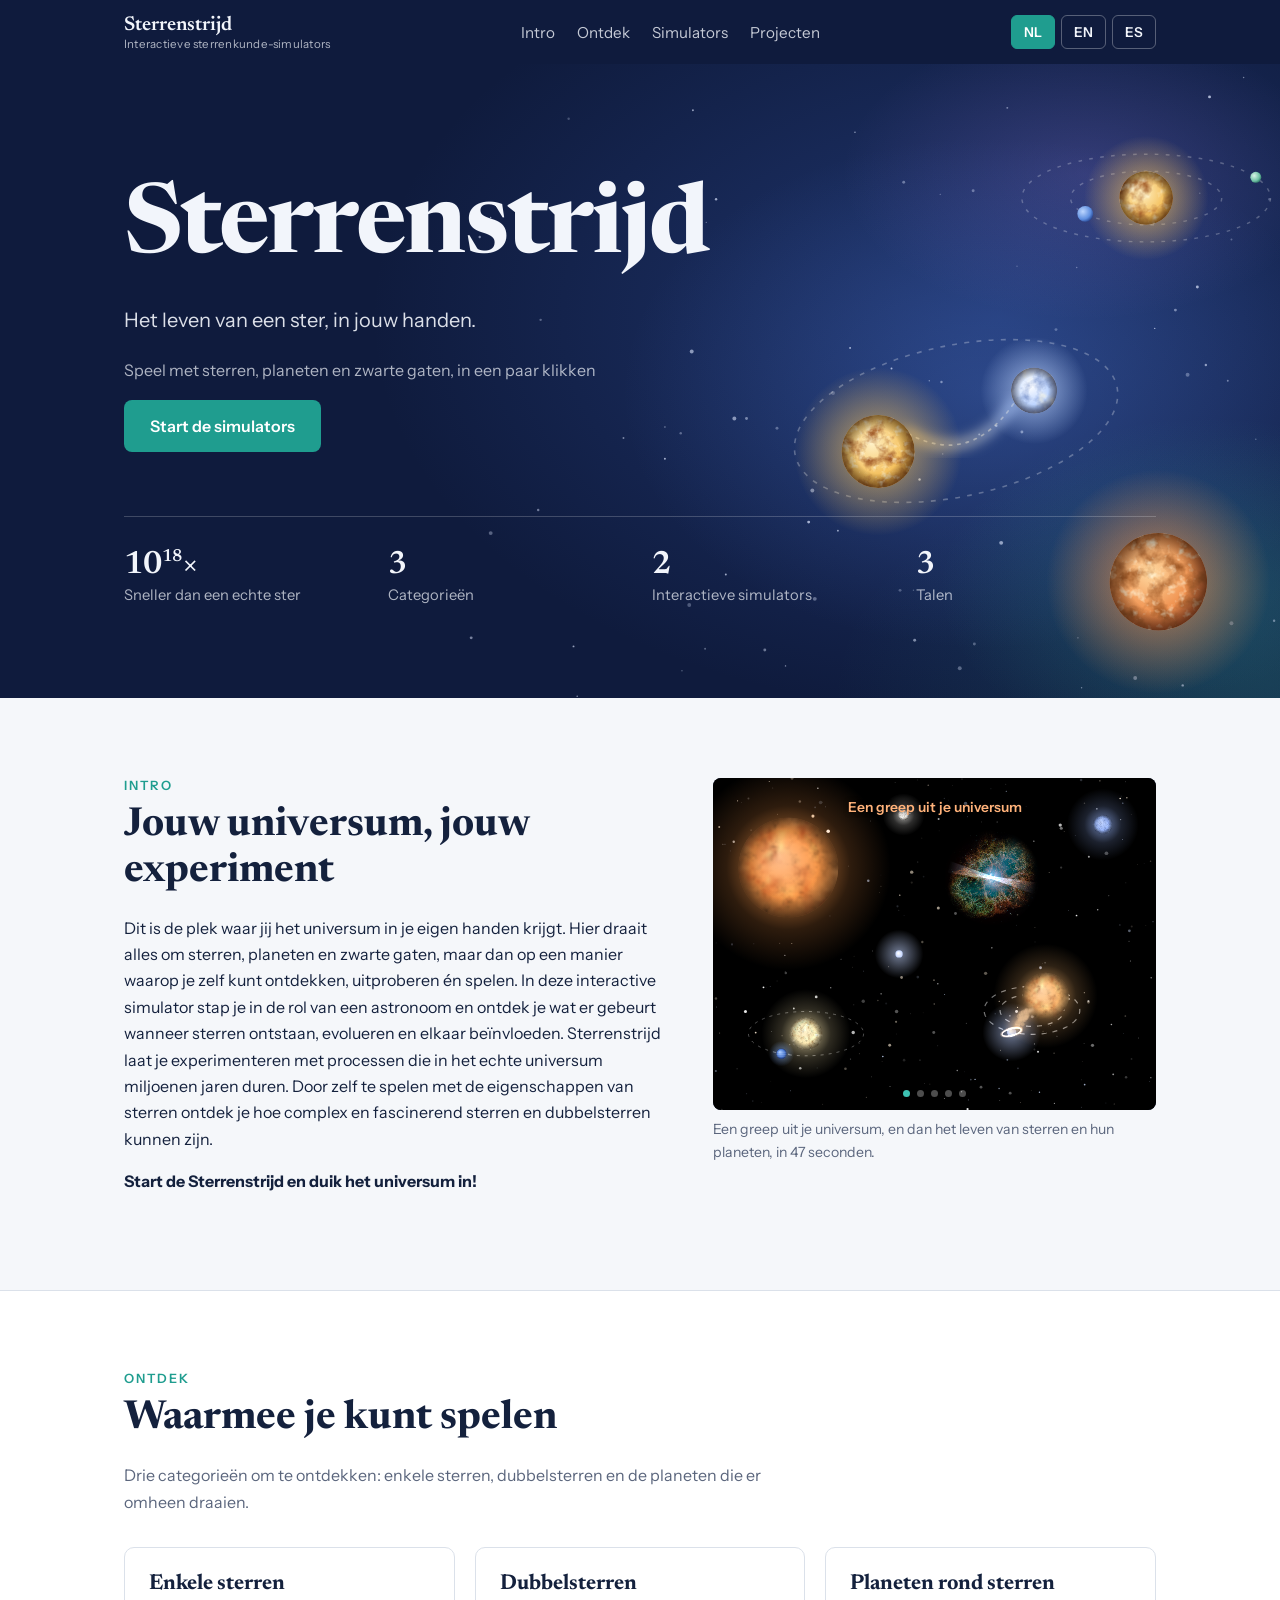
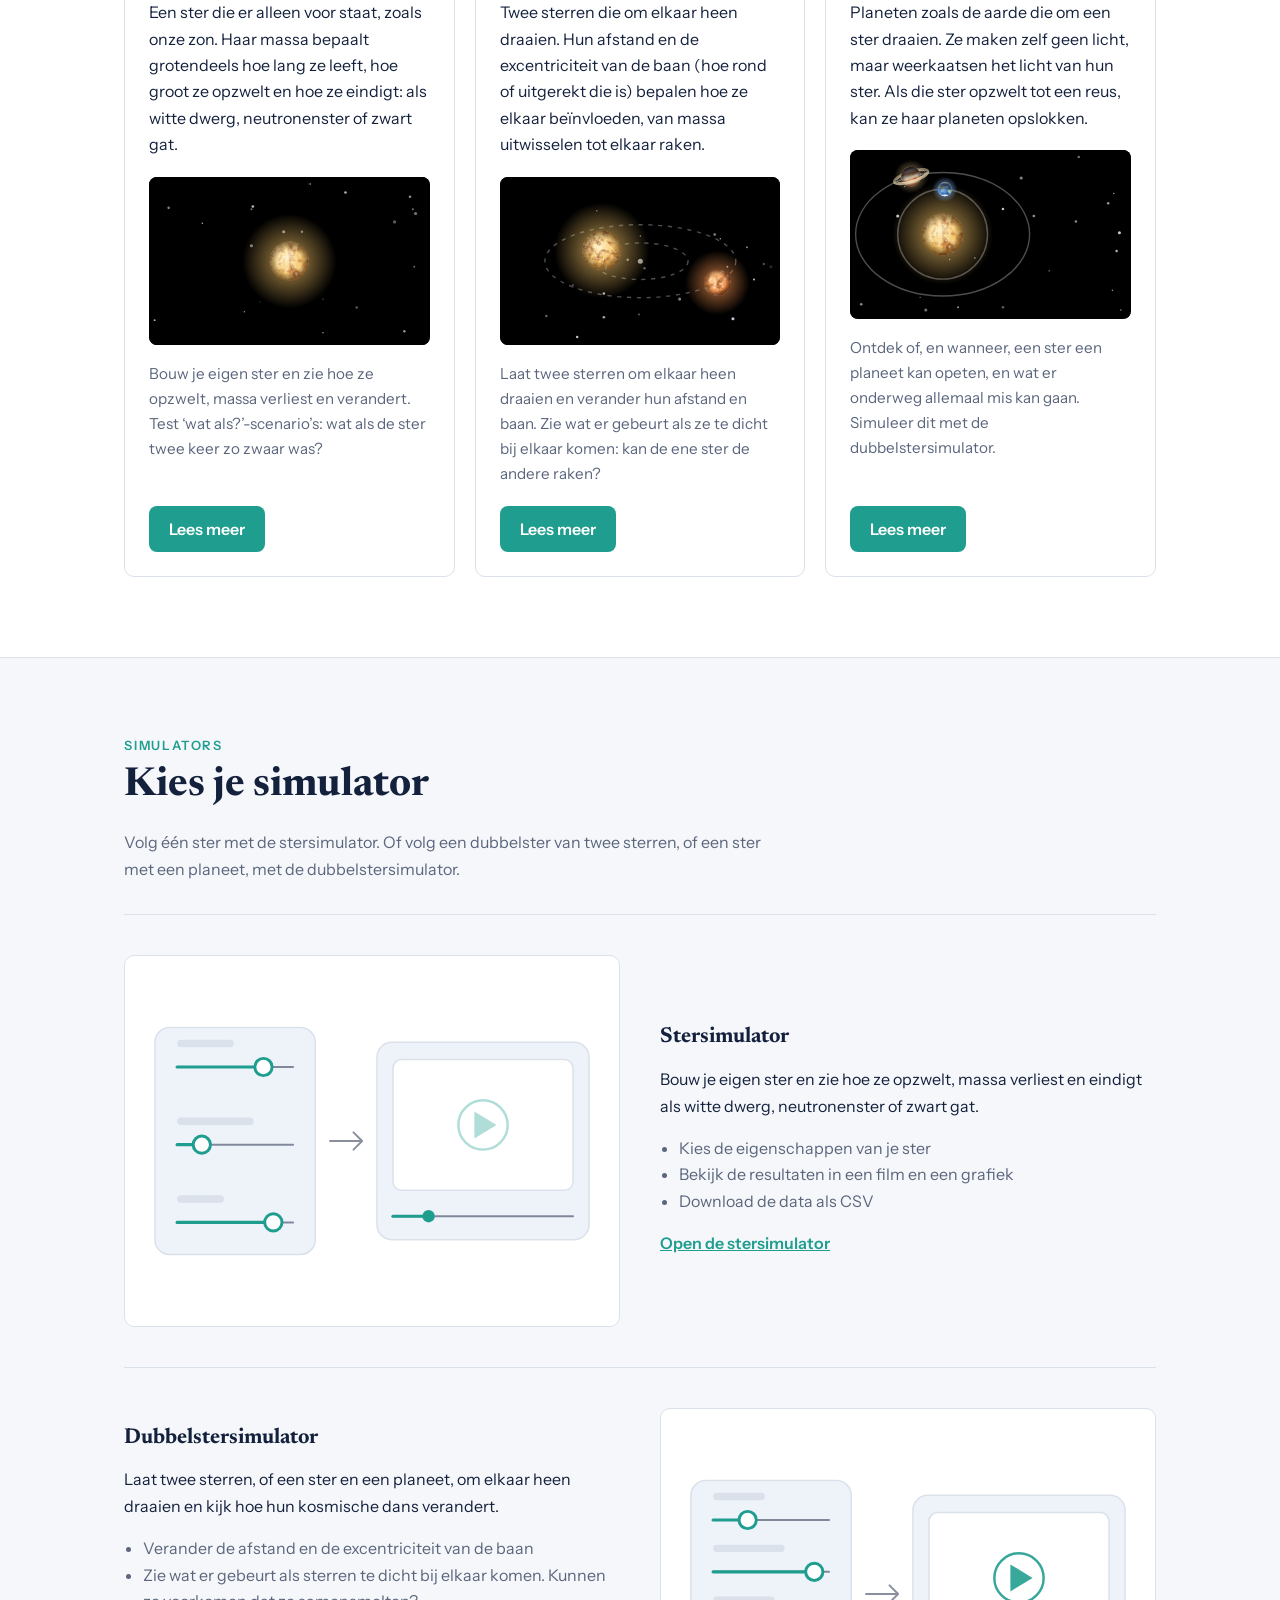
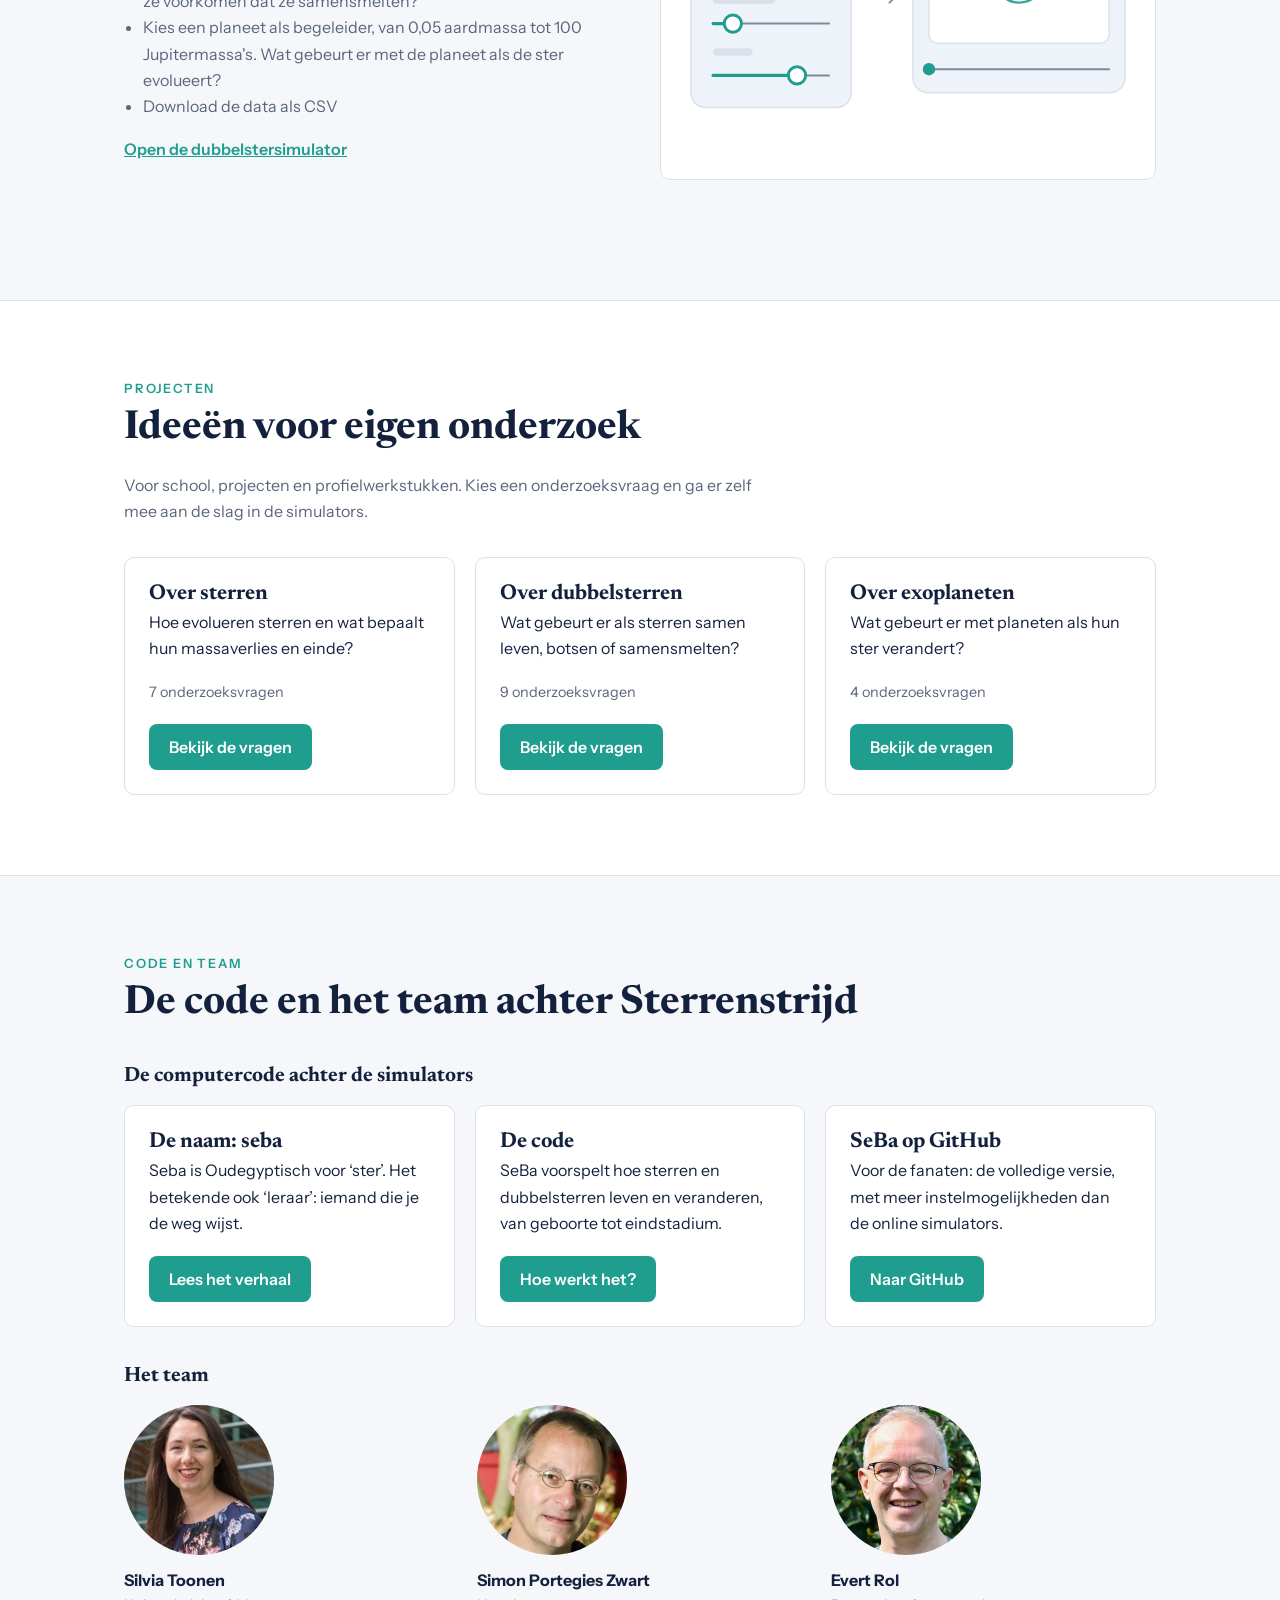
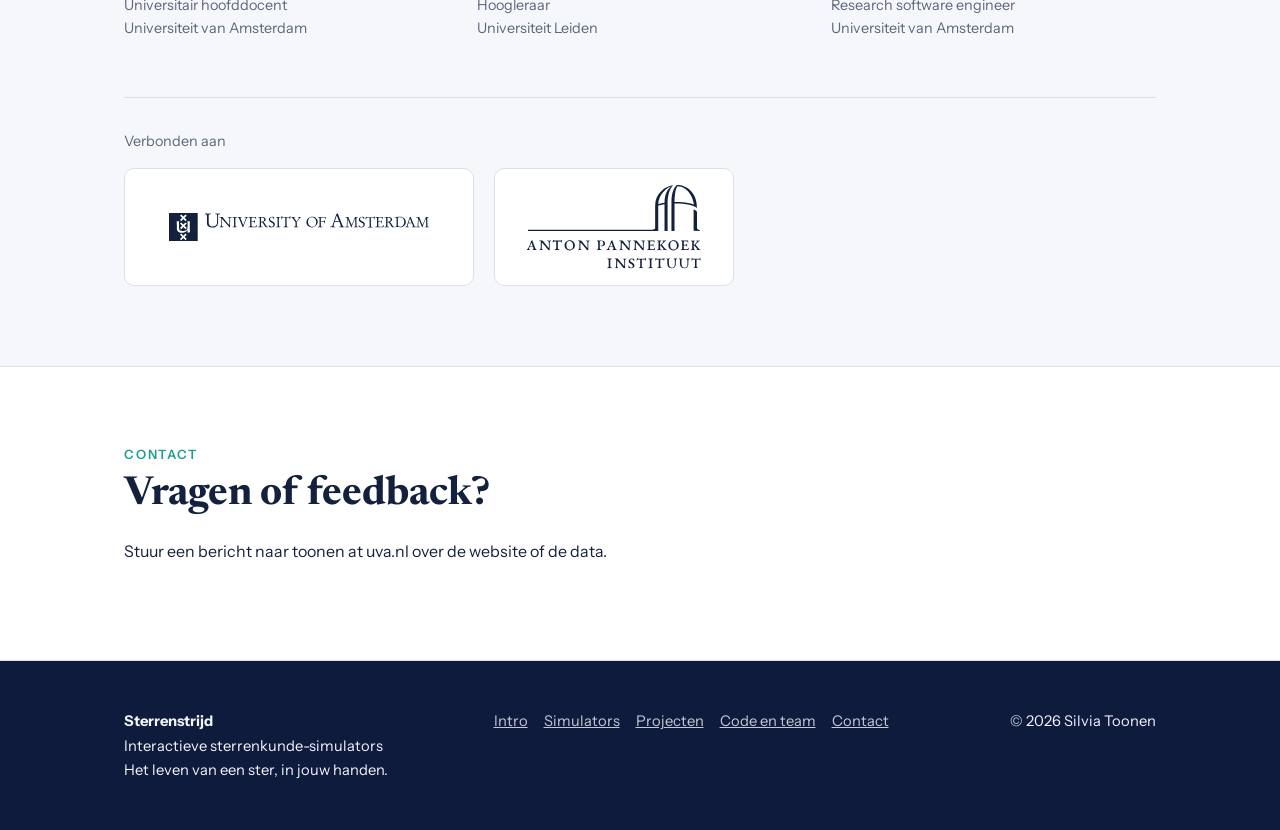
==== commit db1ba6e5: "More Spanish corrections to index.html" ====
--- a/index.html
+++ b/index.html
@@ -320,19 +320,26 @@
     <button type="button" class="x" data-close aria-label="Close / Sluiten">×</button>
     <h3 id="t-single" data-l="nl">Wat is een ster?</h3><h3 id="t-single-en" data-l="en" hidden>What is a star?</h3><h3 id="t-single-es" data-l="es" hidden>¿Qué es una estrella?</h3>
     <div class="txt" data-l="nl"><p>Een ster is een gigantische bol van heet gas, vooral waterstof en helium, die schijnt doordat er in de kern kernfusie plaatsvindt. De zwaartekracht trekt al dat gas naar binnen, terwijl de hitte en druk van de kernfusie naar buiten duwen. Zolang die twee elkaar in evenwicht houden, blijft de ster stabiel. Onze zon is een ster, net als de duizenden lichtpuntjes die je ’s nachts aan de hemel ziet. Sterren komen voor in allerlei groottes en kleuren: van kleine, koele rode sterren tot enorme, hete blauwe.</p></div>
-    <div class="txt" data-l="en" hidden><p>A star is a gigantic ball of hot gas, mostly hydrogen and helium, that shines because of nuclear fusion in its core. Gravity pulls all that gas inward, while the heat and pressure from fusion push outward. As long as these two balance each other, the star stays stable. Our Sun is a star, and so are the thousands of points of light you see in the night sky. Stars come in many sizes and colors: from small, cool red stars to enormous, hot blue ones.</p></div><div class="txt" data-l="es" hidden><p>Una estrella es una gigantesca bola de gas caliente, sobre todo hidrógeno y helio, que brilla gracias a la fusión nuclear en su núcleo. La gravedad tira de todo ese gas hacia dentro, mientras que el calor y la presión de la fusión empujan hacia fuera. Mientras estas dos fuerzas se equilibren, la estrella se mantiene estable. Nuestro Sol es una estrella, igual que los miles de puntos de luz que ves en el cielo nocturno. Las estrellas tienen muchos tamaños y colores: desde pequeñas estrellas rojas y frías hasta enormes estrellas azules y calientes.</p></div>
+    <div class="txt" data-l="en" hidden><p>A star is a gigantic ball of hot gas, mostly hydrogen and helium, that shines because of nuclear fusion in its core. Gravity pulls all that gas inward, while the heat and pressure from fusion push outward. As long as these two balance each other, the star stays stable. Our Sun is a star, and so are the thousands of points of light you see in the night sky. Stars come in many sizes and colors: from small, cool red stars to enormous, hot blue ones.</p></div>
+    <div class="txt" data-l="es" hidden><p>Una estrella es una gigantesca bola de gas caliente, principalmente de hidrógeno y helio, que brilla gracias a la fusión nuclear que ocurre en su núcleo. La gravedad atrea todo ese gas hacia el centro, mientras que el calor y la presión de la fusión nuclear empujan hacia afuera. Mientras estas dos fuerzas se mantengan en equilibrio, la estrella permanece estable. Nuestro Sol es una estrella, al igual que los miles de puntos de luz que vemos en el cielo nocturno. Las estrellas tienen diferentes tamaños y colores: desde pequeñas estrellas rojas y relativamente frías hasta enormes estrellas azules y muy calientes.</p></div>
     <details data-l="nl"><summary>Sterevolutie</summary><p>Sterren leven niet eeuwig. Een ster wordt geboren in een wolk van gas en stof die onder zijn eigen zwaartekracht in elkaar stort. Het grootste deel van zijn leven smelt hij waterstof samen tot helium in de kern. Als de waterstof op raakt, verandert de ster: hij zwelt op tot een reus, verliest een deel van zijn buitenlagen en eindigt uiteindelijk zijn leven. Hoe dat gebeurt, hangt vooral af van zijn massa. Een ster als de zon koelt af tot een witte dwerg, terwijl een veel zwaardere ster explodeert als supernova en een neutronenster of zwart gat achterlaat. Zware sterren leven snel en sterven jong, na enkele miljoenen jaren; lichte sterren worden vele miljarden jaren oud.</p></details>
-    <details data-l="en" hidden><summary>Stellar evolution</summary><p>Stars are not forever. A star is born in a cloud of gas and dust that collapses under its own gravity. For most of its life it fuses hydrogen into helium in its core. When the hydrogen runs out, the star changes: it swells up into a giant, loses part of its outer layers, and eventually ends its life. How that happens depends mostly on its mass. A star like the Sun cools down to become a white dwarf, while a much heavier star explodes as a supernova and leaves behind a neutron star or a black hole. Heavy stars live fast and die young, after a few million years; light stars live for many billions of years.</p></details><details data-l="es" hidden><summary>Evolución estelar</summary><p>Las estrellas no son eternas. Una estrella nace en una nube de gas y polvo que se contrae por su propia gravedad. Durante la mayor parte de su vida fusiona hidrógeno en helio en su núcleo. Cuando se le acaba el hidrógeno, la estrella cambia: se hincha hasta convertirse en gigante, pierde parte de sus capas exteriores y finalmente termina su vida. Cómo ocurre eso depende sobre todo de su masa. Una estrella como el Sol se enfría hasta convertirse en una enana blanca, mientras que una estrella mucho más pesada explota como supernova y deja atrás una estrella de neutrones o un agujero negro. Las estrellas pesadas viven deprisa y mueren jóvenes, tras unos pocos millones de años; las estrellas ligeras viven muchos miles de millones de años.</p></details>
+    <details data-l="en" hidden><summary>Stellar evolution</summary><p>Stars are not forever. A star is born in a cloud of gas and dust that collapses under its own gravity. For most of its life it fuses hydrogen into helium in its core. When the hydrogen runs out, the star changes: it swells up into a giant, loses part of its outer layers, and eventually ends its life. How that happens depends mostly on its mass. A star like the Sun cools down to become a white dwarf, while a much heavier star explodes as a supernova and leaves behind a neutron star or a black hole. Heavy stars live fast and die young, after a few million years; light stars live for many billions of years.</p></details>
+    <details data-l="es" hidden><summary>Evolución estelar</summary><p>Las estrellas no son eternas. Una estrella nace de una nube de gas y polvo que se contrae debido a su propia gravedad. Durante la mayor parte de su vida, transforma hidrógeno en helio mediante la fusión nuclear en su núcleo. Cuando el hidrógeno se agota, la estrella comienza a cambiar: se expande hasta convertirse en una gigante, pierde parte de sus capas exteriores y finalmente llega al final de su vida. Cómo ocurre eso depende principalmente de su masa. Una estrella como el Sol se enfría hasta convertirse en una enana blanca, mientras que una estrella mucho más masiva explota como supernova y deja atrás una estrella de neutrones o un agujero negro. Las estrellas más masivas viven rápido y mueren jóvenes, después de unos pocos millones de años; las de menor masa pueden vivir miles de millones de años.</p></details>
     <div class="txt" data-l="nl"><p>Lees meer over: <a href="https://nl.wikipedia.org/wiki/Ster_(hemellichaam)" target="_blank" rel="noopener">sterren</a> en <a href="https://nl.wikipedia.org/wiki/Sterevolutie" target="_blank" rel="noopener">sterevolutie</a>.<br>Of kijk video <a href="https://www.youtube.com/watch?v=EFO_bsg1sw8" target="_blank" rel="noopener">1</a>, <a href="https://www.youtube.com/watch?v=PM9CQDlQI0A" target="_blank" rel="noopener">2</a>, <a href="https://www.youtube.com/watch?v=wKxArKOxhsY" target="_blank" rel="noopener">3</a> en <a href="https://www.youtube.com/watch?v=V69KZun35K8" target="_blank" rel="noopener">4</a>.</p></div>
-    <div class="txt" data-l="en" hidden><p>Read more about: <a href="https://en.wikipedia.org/wiki/Star" target="_blank" rel="noopener">stars</a> and <a href="https://en.wikipedia.org/wiki/Stellar_evolution" target="_blank" rel="noopener">stellar evolution</a>.<br>Or watch a video: <a href="https://www.youtube.com/watch?v=EFO_bsg1sw8" target="_blank" rel="noopener">1</a>, <a href="https://www.youtube.com/watch?v=PM9CQDlQI0A" target="_blank" rel="noopener">2</a>, <a href="https://www.youtube.com/watch?v=wKxArKOxhsY" target="_blank" rel="noopener">3</a>, or <a href="https://www.youtube.com/watch?v=V69KZun35K8" target="_blank" rel="noopener">4</a>.</p></div><div class="txt" data-l="es" hidden><p>Lee más sobre: <a href="https://es.wikipedia.org/wiki/Estrella" target="_blank" rel="noopener">las estrellas</a> y <a href="https://es.wikipedia.org/wiki/Evoluci%C3%B3n_estelar" target="_blank" rel="noopener">la evolución estelar</a>.<br>O mira un vídeo (en inglés): <a href="https://www.youtube.com/watch?v=EFO_bsg1sw8" target="_blank" rel="noopener">1</a>, <a href="https://www.youtube.com/watch?v=PM9CQDlQI0A" target="_blank" rel="noopener">2</a>, <a href="https://www.youtube.com/watch?v=wKxArKOxhsY" target="_blank" rel="noopener">3</a> o <a href="https://www.youtube.com/watch?v=V69KZun35K8" target="_blank" rel="noopener">4</a>.</p></div>
+    <div class="txt" data-l="en" hidden><p>Read more about: <a href="https://en.wikipedia.org/wiki/Star" target="_blank" rel="noopener">stars</a> and <a href="https://en.wikipedia.org/wiki/Stellar_evolution" target="_blank" rel="noopener">stellar evolution</a>.<br>Or watch a video: <a href="https://www.youtube.com/watch?v=EFO_bsg1sw8" target="_blank" rel="noopener">1</a>, <a href="https://www.youtube.com/watch?v=PM9CQDlQI0A" target="_blank" rel="noopener">2</a>, <a href="https://www.youtube.com/watch?v=wKxArKOxhsY" target="_blank" rel="noopener">3</a>, or <a href="https://www.youtube.com/watch?v=V69KZun35K8" target="_blank" rel="noopener">4</a>.</p></div>
+    <div class="txt" data-l="es" hidden><p>Lee más sobre: <a href="https://es.wikipedia.org/wiki/Estrella" target="_blank" rel="noopener">las estrellas</a> y <a href="https://es.wikipedia.org/wiki/Evoluci%C3%B3n_estelar" target="_blank" rel="noopener">la evolución estelar</a>.<br>O mira un vídeo (en inglés): <a href="https://www.youtube.com/watch?v=EFO_bsg1sw8" target="_blank" rel="noopener">1</a>, <a href="https://www.youtube.com/watch?v=PM9CQDlQI0A" target="_blank" rel="noopener">2</a>, <a href="https://www.youtube.com/watch?v=wKxArKOxhsY" target="_blank" rel="noopener">3</a> o <a href="https://www.youtube.com/watch?v=V69KZun35K8" target="_blank" rel="noopener">4</a>.</p></div>
   </dialog>
   <dialog id="dlg-binary-info" class="band" aria-labelledby="t-binary-info">
     <button type="button" class="x" data-close aria-label="Close / Sluiten">×</button>
     <h3 id="t-binary-info" data-l="nl">Wat is een dubbelster?</h3><h3 id="t-binary-info-en" data-l="en" hidden>What is a binary star?</h3><h3 id="t-binary-info-es" data-l="es" hidden>¿Qué es una estrella binaria?</h3>
     <div class="txt" data-l="nl"><p>Een dubbelster bestaat uit twee sterren die door hun zwaartekracht aan elkaar gebonden zijn. Geen van beide staat stil: ze draaien allebei om een gemeenschappelijk zwaartepunt – een soort denkbeeldig punt ergens tussen hen in, waar het systeem in balans is. Je kunt het je voorstellen als twee schaatsers die elkaar met gestrekte armen vasthouden en samen ronddraaien op het ijs. Ze draaien niet om één van de twee, maar om het punt ergens tussen hen in.</p></div>
-    <div class="txt" data-l="en" hidden><p>A binary star consists of two stars that are bound together by their gravity. Neither of them is standing still: they both orbit a common center of mass – an imaginary point somewhere between them where the system is in balance. You can think of it like two ice skaters holding each other at arm’s length and spinning together on the ice. They don’t spin around just one of them, but around a point somewhere between them.</p></div><div class="txt" data-l="es" hidden><p>Una estrella binaria está formada por dos estrellas unidas por su gravedad. Ninguna de las dos está quieta: ambas giran alrededor de un centro de masas común, un punto imaginario entre ellas donde el sistema está en equilibrio. Puedes imaginarlo como dos patinadores sobre hielo que se sujetan con los brazos extendidos y giran juntos. No giran alrededor de uno de ellos, sino alrededor de un punto en algún lugar entre ambos.</p></div>
+    <div class="txt" data-l="en" hidden><p>A binary star consists of two stars that are bound together by their gravity. Neither of them is standing still: they both orbit a common center of mass – an imaginary point somewhere between them where the system is in balance. You can think of it like two ice skaters holding each other at arm’s length and spinning together on the ice. They don’t spin around just one of them, but around a point somewhere between them.</p></div>
+    <div class="txt" data-l="es" hidden><p>Una estrella binaria está formada por dos estrellas que estan unidas por su gravedad. Ninguna de las dos permanece quieta: ambas giran alrededor de un centro de masa común, un punto imaginario entre ellas donde el sistema está en equilibrio. Puedes imaginarlo como dos patinadores sobre hielo que se toman de la mano con los brazos extendidos y giran juntos. No giran alrededor de uno de ellos, sino alrededor de un punto entre ambos.</p></div>
     <details data-l="nl"><summary>De baan en de excentriciteit</summary><p>De weg die een ster aflegt terwijl hij rond dat gemeenschappelijke punt draait, noemen we de baan (of orbit). Die baan kun je zien als een soort spoor dat je zou krijgen als je met een lichtje rondjes in het donker draait en daar een lange sluitertijd-foto van maakt. De baan kan bijna rond zijn, of meer langgerekt – een ovaal (in de natuurkunde: een ellips). Excentriciteit (eccentricity) vertelt ons hoe rond of hoe ‘langgerekt’ de baan is. Bij hoge excentriciteit komt de ster in een deel van de baan heel dicht bij de ander, en is hij in een ander deel juist veel verder weg.</p></details><details data-l="nl"><summary>Massaoverdracht</summary><p>In een dubbelstersysteem kunnen de twee sterren materiaal uitwisselen. Als één ster opzwelt en haar buitenlagen te dicht bij de ander komen, kan de zwaartekracht gas van de ene ster naar de andere trekken. Deze massaoverdracht is stabiel als dit rustig en geleidelijk gaat: de gevende ster verliest massa, de begeleider (companion) komt juist wat aan, en de gezamenlijke baan wordt meestal groter (de sterren komen iets verder uit elkaar). De overdracht is onstabiel als massaverlies de gevende ster juist verder laat opzwellen, waardoor er een soort kettingreactie ontstaat en er heel snel veel gas wordt overgedragen. Dan krimpt de baan meestal sterk, beide sterren komen in één gezamenlijke gaslaag te zitten: dit heet common envelope evolution (gemeenschappelijke envelopfase) en kan leiden tot heftige uitbarstingen of zelfs tot het samensmelten van de sterren.</p></details>
-    <details data-l="en" hidden><summary>The orbit and eccentricity</summary><p>The path a star follows as it orbits around that common point is called its orbit. You can picture the orbit as the kind of trail you’d see if you swung a light around in the dark and took a long-exposure photograph. The orbit can be almost circular, or more stretched out – an oval (in physics: an ellipse). The eccentricity tells us how circular or how “stretched” the orbit is. At high eccentricity, the star comes very close to its companion in one part of the orbit, and is much farther away in another part.</p></details><details data-l="es" hidden><summary>La órbita y la excentricidad</summary><p>El camino que sigue una estrella al girar alrededor de ese punto común se llama su órbita. Puedes imaginar la órbita como el rastro que verías si hicieras girar una luz en la oscuridad y le sacaras una foto con exposición larga. La órbita puede ser casi circular, o más alargada: un óvalo (en física, una elipse). La excentricidad nos dice lo circular o lo «estirada» que es la órbita. Con una excentricidad alta, la estrella se acerca mucho a su compañera en una parte de la órbita y está mucho más lejos en otra.</p></details><details data-l="en" hidden><summary>Mass transfer</summary><p>In a binary star system, two stars can actually exchange material. If one star swells up and its outer layers get close enough, gravity can pull gas from that star onto its companion. This mass transfer is stable if it happens gently and steadily: the donor star loses mass, the companion gains mass, and their orbit usually widens, so they move a bit farther apart. It is unstable if losing mass makes the donor star swell even more, causing a runaway effect where a lot of gas is dumped very quickly. In that case the orbit usually shrinks, the stars plunge closer together, and both end up inside a shared gas layer; this is called common envelope evolution, and it can lead to violent outbursts or even the two stars merging.</p></details><details data-l="es" hidden><summary>Transferencia de masa</summary><p>En un sistema binario, las dos estrellas pueden llegar a intercambiar material. Si una estrella se hincha y sus capas exteriores se acercan lo suficiente, la gravedad puede arrastrar gas de esa estrella hacia su compañera. Esta transferencia de masa es estable si ocurre de forma suave y continua: la estrella donante pierde masa, la compañera gana masa y su órbita normalmente se ensancha, de modo que se alejan un poco. Es inestable si al perder masa la estrella donante se hincha todavía más, lo que provoca un efecto desbocado en el que se vierte muchísimo gas muy rápido. En ese caso la órbita normalmente se encoge, las estrellas se precipitan una hacia la otra y ambas acaban dentro de una capa de gas compartida; esto se llama evolución de envoltura común, y puede provocar estallidos violentos o incluso la fusión de las dos estrellas.</p></details>
+    <details data-l="en" hidden><summary>The orbit and eccentricity</summary><p>The path a star follows as it orbits around that common point is called its orbit. You can picture the orbit as the kind of trail you’d see if you swung a light around in the dark and took a long-exposure photograph. The orbit can be almost circular, or more stretched out – an oval (in physics: an ellipse). The eccentricity tells us how circular or how “stretched” the orbit is. At high eccentricity, the star comes very close to its companion in one part of the orbit, and is much farther away in another part.</p></details>
+    <details data-l="es" hidden><summary>La órbita y la excentricidad</summary><p>El recorrido que sigue una estrella al girar alrededor de ese punto común se llama órbita. Puedes imaginarlo como el rastro que dejaría una luz al girar en la oscuridad si tomaras una fotografía de larga exposición. La órbita puede ser casi circular o más alargada, como un óvalo (en física, una elipse). La excentricidad nos indica qué tan circular o lo alargada es una órbita. Cuando la excentricidad es alta, la estrella se acerca mucho a su compañera en una parte de su órbita y se aleja cosiderablemente en otra.</p></details>
+    <details data-l="en" hidden><summary>Mass transfer</summary><p>In a binary star system, two stars can actually exchange material. If one star swells up and its outer layers get close enough, gravity can pull gas from that star onto its companion. This mass transfer is stable if it happens gently and steadily: the donor star loses mass, the companion gains mass, and their orbit usually widens, so they move a bit farther apart. It is unstable if losing mass makes the donor star swell even more, causing a runaway effect where a lot of gas is dumped very quickly. In that case the orbit usually shrinks, the stars plunge closer together, and both end up inside a shared gas layer; this is called common envelope evolution, and it can lead to violent outbursts or even the two stars merging.</p></details>
+    <details data-l="es" hidden><summary>Transferencia de masa</summary><p>En un sistema binario, las dos estrellas pueden llegar a intercambiar materia. Si una estrella se expande y sus capas exteriores se acercan lo suficiente a su compañera, la gravedad de esta puede atraer gas de de la primera estrella. Esta transferencia de masa es estable cuando ocurre de manera gradual y continua: la estrella donante pierde masa, su compañera gana masa y, por lo general, la órbita se alarga, haciendo que se alejen un poco. La transferencia es inestable cuando la pérdida de masa hace que la estrella donante se expanda aún más, provocando un proceso que se acelera cada vez más y en el que se transfiere una gran cantidad de gas en muy poco tiempo. En ese caso, la órbita suele reducirse, las estrellas se acercan rápidamente y ambas terminan envueltas en una misma capa de gas. A este proceso se le llama evolución de envoltura común y puede provocar estallidos violentos o incluso la fusión de las dos estrellas.</p></details>
     <div class="txt" data-l="nl"><p>Lees meer over: <a href="https://nl.wikipedia.org/wiki/Dubbelster" target="_blank" rel="noopener">dubbelsterren</a>, <a href="https://en.wikipedia.org/wiki/Interacting_binary_star" target="_blank" rel="noopener">interacties in dubbelsterren (engels)</a> en <a href="https://en.wikipedia.org/wiki/Common_envelope" target="_blank" rel="noopener">onstabiele massaoverdracht (ofwel common-envelope evolution, engels)</a>.<br>Of kijk video <a href="https://www.youtube.com/watch?v=AnE9EYgXxpU" target="_blank" rel="noopener">1</a> of <a href="https://www.youtube.com/watch?v=pIFiCLhJmig" target="_blank" rel="noopener">2</a>.</p></div>
     <div class="txt" data-l="en" hidden><p>Read more about: <a href="https://en.wikipedia.org/wiki/Binary_star" target="_blank" rel="noopener">binaries</a>, <a href="https://en.wikipedia.org/wiki/Interacting_binary_star" target="_blank" rel="noopener">interacting binaries</a>, and <a href="https://en.wikipedia.org/wiki/Common_envelope" target="_blank" rel="noopener">unstable mass transfer (i.e. common-envelope evolution)</a>.<br>Or watch a video: <a href="https://www.youtube.com/watch?v=AnE9EYgXxpU" target="_blank" rel="noopener">1</a>, or <a href="https://www.youtube.com/watch?v=pIFiCLhJmig" target="_blank" rel="noopener">2</a>.</p></div><div class="txt" data-l="es" hidden><p>Lee más sobre: <a href="https://es.wikipedia.org/wiki/Estrella_binaria" target="_blank" rel="noopener">las estrellas binarias</a>, <a href="https://en.wikipedia.org/wiki/Interacting_binary_star" target="_blank" rel="noopener">las binarias que interactúan</a> y <a href="https://en.wikipedia.org/wiki/Common_envelope" target="_blank" rel="noopener">la transferencia de masa inestable (la evolución de envoltura común)</a> (estos dos, en inglés).<br>O mira un vídeo (en inglés): <a href="https://www.youtube.com/watch?v=AnE9EYgXxpU" target="_blank" rel="noopener">1</a> o <a href="https://www.youtube.com/watch?v=pIFiCLhJmig" target="_blank" rel="noopener">2</a>.</p></div>
   </dialog>
@@ -341,8 +348,8 @@
     <h3 id="t-planet-info" data-l="nl">Wat is een planeet?</h3><h3 id="t-planet-info-en" data-l="en" hidden>What is a planet?</h3><h3 id="t-planet-info-es" data-l="es" hidden>¿Qué es un planeta?</h3>
     <div class="txt" data-l="nl"><p>Een planeet is een hemellichaam dat om een ster draait, maar zelf geen licht maakt. Het grote verschil met een ster zit in de massa. Een ster is zo zwaar dat de druk en de temperatuur in haar kern hoog genoeg worden voor kernfusie: waterstof smelt daar samen tot helium, en de energie die daarbij vrijkomt laat de ster stralen. Een planeet is daarvoor veel te licht. We zien planeten alleen doordat ze het licht van hun ster weerkaatsen.</p><p>Zelfs Jupiter, de grootste planeet van ons zonnestelsel, is ongeveer duizend keer lichter dan de zon. Pas vanaf zo’n 80 keer de massa van Jupiter (ongeveer 0,08 zonsmassa) kan een bol gas zelf waterstof gaan fuseren en een ster worden. Daartussen zitten de bruine dwergen: te zwaar voor een planeet, te licht voor een echte ster.</p></div>
     <details data-l="nl"><summary>Wat is een exoplaneet?</summary><p>Een exoplaneet is een planeet die niet om de zon draait, maar om een andere ster. De eerste exoplaneet rond een ster zoals de zon werd in 1995 ontdekt; Michel Mayor en Didier Queloz kregen daar in 2019 de Nobelprijs voor. Inmiddels kennen we er duizenden, en waarschijnlijk hebben de meeste sterren in de Melkweg planeten. Veel van die planeten lijken niet op die in ons zonnestelsel: er zijn gasreuzen die in een paar dagen om hun ster heen draaien, en planeten die om een dubbelster draaien en dus twee zonnen aan de hemel hebben.</p><p>In de dubbelstersimulator kies je bij <i>Begeleider</i> voor <i>Planeet</i>. Dan zie je wat er met een planeet gebeurt als haar ster ouder wordt, opzwelt en massa verliest.</p></details>
-    <div class="txt" data-l="en" hidden><p>A planet is a body that orbits a star but does not make light of its own. The big difference with a star is its mass. A star is so heavy that the pressure and temperature in its core become high enough for nuclear fusion: hydrogen fuses into helium there, and the energy released makes the star shine. A planet is far too light for that. We only see planets because they reflect the light of their star.</p><p>Even Jupiter, the largest planet in our Solar System, is about a thousand times lighter than the Sun. Only from about 80 times the mass of Jupiter (about 0.08 solar masses) can a ball of gas start fusing hydrogen itself and become a star. In between are the brown dwarfs: too heavy to be a planet, too light to be a real star.</p></div><div class="txt" data-l="es" hidden><p>Un planeta es un cuerpo que gira alrededor de una estrella pero no produce luz propia. La gran diferencia con una estrella es su masa. Una estrella es tan pesada que la presión y la temperatura en su núcleo son lo bastante altas para la fusión nuclear: allí el hidrógeno se fusiona en helio, y la energía liberada hace brillar a la estrella. Un planeta es demasiado ligero para eso. Solo vemos los planetas porque reflejan la luz de su estrella.</p><p>Incluso Júpiter, el planeta más grande de nuestro sistema solar, es unas mil veces más ligero que el Sol. Solo a partir de unas 80 veces la masa de Júpiter (unas 0,08 masas solares) una bola de gas puede empezar a fusionar hidrógeno por sí misma y convertirse en estrella. Entre medias están las enanas marrones: demasiado pesadas para ser un planeta, demasiado ligeras para ser una estrella de verdad.</p></div>
-    <details data-l="en" hidden><summary>What is an exoplanet?</summary><p>An exoplanet is a planet that does not orbit the Sun, but another star. The first exoplanet around a star like the Sun was discovered in 1995; Michel Mayor and Didier Queloz received the Nobel Prize for it in 2019. Today we know of thousands, and most stars in the Milky Way probably have planets. Many of these planets are nothing like the ones in our Solar System: there are gas giants that go around their star in a few days, and planets that orbit a binary star and so have two suns in their sky.</p><p>In the binary simulator, choose <i>Planet</i> as the <i>Companion</i>. You then see what happens to a planet when its star grows old, swells up and loses mass.</p></details><details data-l="es" hidden><summary>¿Qué es un exoplaneta?</summary><p>Un exoplaneta es un planeta que no gira alrededor del Sol, sino de otra estrella. El primer exoplaneta alrededor de una estrella como el Sol se descubrió en 1995; Michel Mayor y Didier Queloz recibieron por ello el Premio Nobel en 2019. Hoy conocemos miles, y probablemente la mayoría de las estrellas de la Vía Láctea tienen planetas. Muchos de esos planetas no se parecen en nada a los de nuestro sistema solar: hay gigantes gaseosos que dan la vuelta a su estrella en pocos días, y planetas que giran alrededor de una estrella binaria y por eso tienen dos soles en su cielo.</p><p>En el simulador de estrellas binarias, elige <i>Planeta</i> como <i>Compañero</i>. Así ves qué le pasa a un planeta cuando su estrella envejece, se hincha y pierde masa.</p></details>
+    <div class="txt" data-l="en" hidden><p>A planet is a body that orbits a star but does not make light of its own. The big difference with a star is its mass. A star is so heavy that the pressure and temperature in its core become high enough for nuclear fusion: hydrogen fuses into helium there, and the energy released makes the star shine. A planet is far too light for that. We only see planets because they reflect the light of their star.</p><p>Even Jupiter, the largest planet in our Solar System, is about a thousand times lighter than the Sun. Only from about 80 times the mass of Jupiter (about 0.08 solar masses) can a ball of gas start fusing hydrogen itself and become a star. In between are the brown dwarfs: too heavy to be a planet, too light to be a real star.</p></div><div class="txt" data-l="es" hidden><p>Un planeta es un cuerpo celeste que gira alrededor de una estrella pero no emite luz propia. La principal diferencia entre un planeta y una estrella es su masa. Una estrella tiene tanta masa que la presión y la temperatura en su núcleo son lo suficientemente altas como para que ocurra la fusión nuclear: el hidrógeno se fusiona para formar helio, y la energía que se libera hace que la estrella brille. Un planeta no tiene suficiente masa para que esto ocurra. Solo podemos ver los planetas porque reflejan la luz de su estrella.</p><p>Incluso Júpiter, el planeta más grande de nuestro sistema solar, tiene aproximadamente mil veces menos masa que el Sol. Una bola de gas necesita tener al menos unas 80 veces la masa de Júpiter (unas 0,08 masas solares) para comenzar a fusionar hidrógeno por sí misma y convertirse en estrella. Entre ambos extremos se encuentran las enanas marrones: tienen demasiada masa para ser planetas, pero no la suficiente para ser una estrella.</p></div>
+    <details data-l="en" hidden><summary>What is an exoplanet?</summary><p>An exoplanet is a planet that does not orbit the Sun, but another star. The first exoplanet around a star like the Sun was discovered in 1995; Michel Mayor and Didier Queloz received the Nobel Prize for it in 2019. Today we know of thousands, and most stars in the Milky Way probably have planets. Many of these planets are nothing like the ones in our Solar System: there are gas giants that go around their star in a few days, and planets that orbit a binary star and so have two suns in their sky.</p><p>In the binary simulator, choose <i>Planet</i> as the <i>Companion</i>. You then see what happens to a planet when its star grows old, swells up and loses mass.</p></details><details data-l="es" hidden><summary>¿Qué es un exoplaneta?</summary><p>Un exoplaneta es un planeta que no gira alrededor del Sol, sino de otra estrella. El primer exoplaneta que orbita una estrella similar al Sol fue descubierto en 1995; Michel Mayor y Didier Queloz recibieron el Premio Nobel por este descubrimiento en 2019. Hoy conocemos miles de exoplanetas, y es probable que la mayoría de las estrellas de la Vía Láctea tengan planetas. Muchos de estos planetas son muy diferentes a los de nuestro sistema solar: existen gigantes gaseosos que dan la vuelta a su estrella en tan solo unos días, y planetas que giran alrededor de una estrella binaria y por lo tanto, tienen dos soles en su cielo.</p><p>En el simulador de estrellas binarias, selecciona <i>Planeta</i> en la opción <i>Compañero</i>. Así podras observar qué le sucede a un planeta cuando su estrella envejece, se expande y pierde masa.</p></details>
     <div class="txt" data-l="nl"><p>Lees meer over: <a href="https://nl.wikipedia.org/wiki/Planeet" target="_blank" rel="noopener">planeten</a> en <a href="https://nl.wikipedia.org/wiki/Exoplaneet" target="_blank" rel="noopener">exoplaneten</a>.</p></div>
     <div class="txt" data-l="en" hidden><p>Read more about: <a href="https://en.wikipedia.org/wiki/Planet" target="_blank" rel="noopener">planets</a> and <a href="https://en.wikipedia.org/wiki/Exoplanet" target="_blank" rel="noopener">exoplanets</a>.</p></div><div class="txt" data-l="es" hidden><p>Lee más sobre: <a href="https://es.wikipedia.org/wiki/Planeta" target="_blank" rel="noopener">los planetas</a> y <a href="https://es.wikipedia.org/wiki/Planeta_extrasolar" target="_blank" rel="noopener">los exoplanetas</a>.</p></div>
   </dialog>
